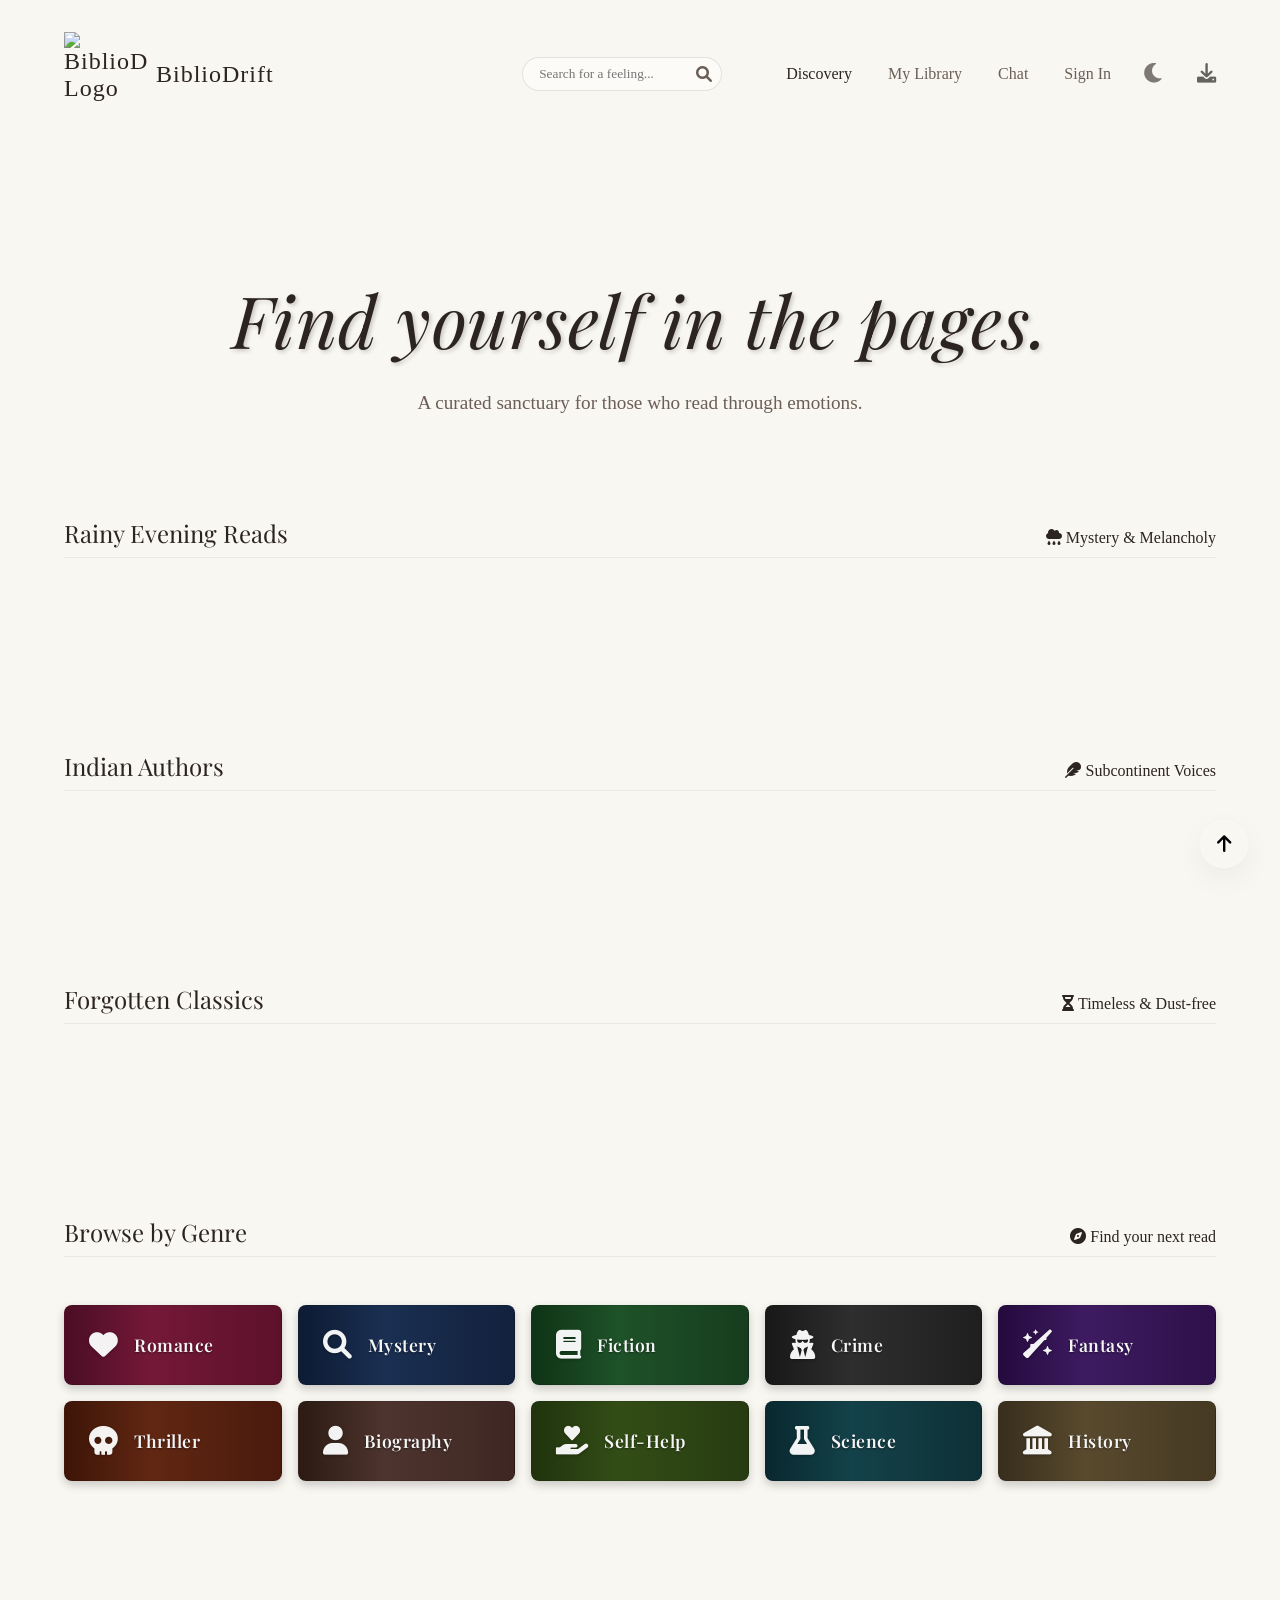
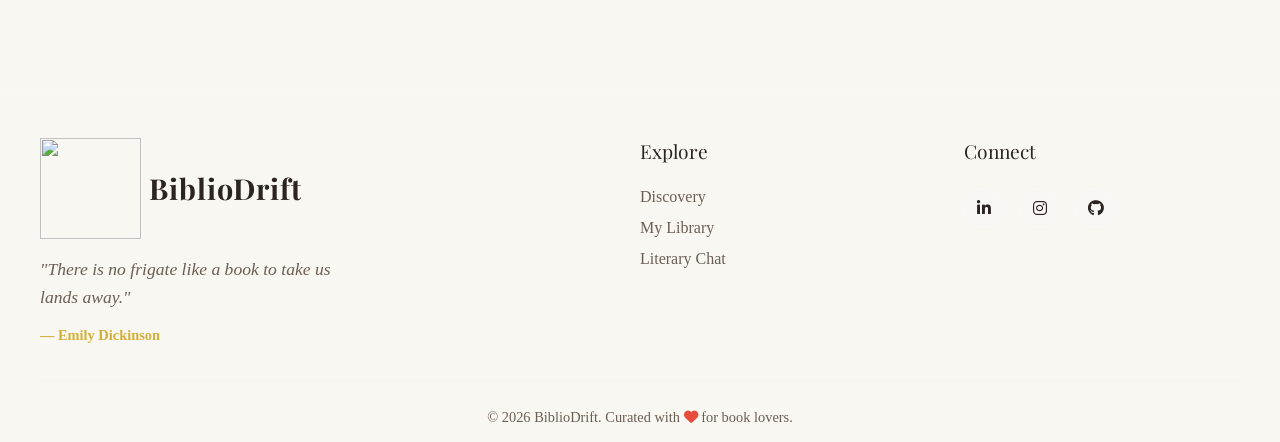
==== index.html @ 9bbc0d64 "fix: logo favicon added in the footer" ====
<!doctype html>
<html lang="en">

<head>
  <meta charset="UTF-8" />
  <meta name="viewport" content="width=device-width, initial-scale=1.0" />
  <title>BiblioDrift | Find yourself in the pages</title>
  <link rel="stylesheet" href="style.css" />
  <link rel="stylesheet" href="style-responsive.css" />

  <!-- Fonts -->
  <link rel="preconnect" href="https://fonts.googleapis.com" />
  <link rel="preconnect" href="https://fonts.gstatic.com" crossorigin />
  <link
    href="https://fonts.googleapis.com/css2?family=Playfair+Display:ital,wght@0,400;0,600;1,400&family=Georgia&display=swap"
    rel="stylesheet" />
  <link rel="stylesheet" href="https://cdnjs.cloudflare.com/ajax/libs/font-awesome/6.0.0/css/all.min.css" />
</head>

<body>
  <header>
    <a href="index.html" class="logo">
      <img style="height: 40px" src="biblioDrift_favicon.png" alt="BiblioDrift Logo"> BiblioDrift
    </a>
    <div class="header-controls">
      <div class="search-bar">
        <input type="text" id="searchInput" class="search-input" placeholder="Search for a feeling...">
        <i class="fa-solid fa-search search-icon" id="searchIcon" style="cursor: pointer;"></i>
      </div>
      <nav class="nav-links">
        <div class="tooltip">
          <a href="index.html" class="active">Discovery</a>
          <span class="tooltip-text"><i class="fa-solid fa-wand-magic-sparkles"></i> Explore books</span>
        </div>
        <div class="tooltip">
          <a href="library.html">My Library</a>
          <span class="tooltip-text"><i class="fa-solid fa-book"></i> My Library</span>
        </div>
        <div class="tooltip">
          <a href="chat.html">Chat</a>
          <span class="tooltip-text"><i class="fa-solid fa-comments"></i> Chat</span>
        </div>
        <!-- DYNAMIC AUTH LINK -->
        <div class="tooltip">
          <a href="auth.html" id="navAuthLink">Sign In</a>
          <span class="tooltip-text" id="navAuthTooltip"><i class="fa-solid fa-key"></i> Access account</span>
        </div>
      </nav>
      <button id="themeToggle" class="btn-icon" title="Toggle Theme">
        <i class="fa-solid fa-moon"></i>
      </button>
      <button id="export-library" class="btn-icon" title="Export Library">
        <i class="fa-solid fa-download"></i>
      </button>
    </div>
  </header>

  <main>
    <section class="hero">
      <h1>Find yourself in the pages.</h1>
      <p>A curated sanctuary for those who read through emotions.</p>
    </section>

    <!-- Curated Sections -->
    <section class="curated-section">
      <div class="section-header">
        <h2>Rainy Evening Reads</h2>
        <span><i class="fa-solid fa-cloud-rain"></i> Mystery & Melancholy</span>
      </div>
      <div class="curated-row" id="row-rainy"></div>
    </section>

    <section class="curated-section">
      <div class="section-header">
        <h2>Indian Authors</h2>
        <span><i class="fa-solid fa-feather"></i> Subcontinent Voices</span>
      </div>
      <div class="curated-row" id="row-indian"></div>
    </section>

    <section class="curated-section">
      <div class="section-header">
        <h2>Forgotten Classics</h2>
        <span><i class="fa-solid fa-hourglass"></i> Timeless & Dust-free</span>
      </div>
      <div class="curated-row" id="row-classics"></div>
    </section>

    <!-- Genre Grid Section -->
    <section class="curated-section genre-section">
      <div class="section-header">
        <h2>Browse by Genre</h2>
        <span><i class="fa-solid fa-compass"></i> Find your next read</span>
      </div>
      <div class="genre-grid" id="genre-grid">
        <div class="genre-card" data-genre="romance"><i class="fa-solid fa-heart"></i><span>Romance</span></div>
        <div class="genre-card" data-genre="mystery"><i class="fa-solid fa-magnifying-glass"></i><span>Mystery</span>
        </div>
        <div class="genre-card" data-genre="fiction"><i class="fa-solid fa-book"></i><span>Fiction</span></div>
        <div class="genre-card" data-genre="crime"><i class="fa-solid fa-user-secret"></i><span>Crime</span></div>
        <div class="genre-card" data-genre="fantasy"><i class="fa-solid fa-wand-sparkles"></i><span>Fantasy</span></div>
        <div class="genre-card" data-genre="thriller"><i class="fa-solid fa-skull"></i><span>Thriller</span></div>
        <div class="genre-card" data-genre="biography"><i class="fa-solid fa-user"></i><span>Biography</span></div>
        <div class="genre-card" data-genre="self-help"><i
            class="fa-solid fa-hand-holding-heart"></i><span>Self-Help</span></div>
        <div class="genre-card" data-genre="science"><i class="fa-solid fa-flask"></i><span>Science</span></div>
        <div class="genre-card" data-genre="history"><i class="fa-solid fa-landmark"></i><span>History</span></div>
      </div>
    </section>

    <!-- Genre Modal -->
    <dialog id="genre-modal" class="genre-modal">
      <div class="genre-modal-content">
        <div class="genre-modal-header">
          <h2 id="genre-modal-title">Genre Books</h2>
          <button class="close-genre-modal" id="close-genre-modal"><i class="fa-solid fa-xmark"></i></button>
        </div>
        <div class="genre-modal-body">
          <div class="genre-books-grid" id="genre-books-grid"></div>
        </div>
      </div>
    </dialog>

    <!-- Book Details Modal -->
    <dialog id="book-details-modal" class="glass-modal">
      <div class="modal-content">
        <button class="close-modal-btn" id="closeModalBtn"><i class="fa-solid fa-xmark"></i></button>
        <div class="modal-body">
          <div class="modal-media"><img id="modal-img" src="" alt="Book Cover" /></div>
          <div class="modal-info">
            <h2 id="modal-title">Book Title</h2>
            <p id="modal-author" class="modal-subtitle">Author Name</p>
            <div class="ai-insight-box">
              <div class="ai-header"><i class="fa-solid fa-wand-magic-sparkles"></i><span>AI Insight</span></div>
              <p id="modal-summary">Loading thoughts...</p>
            </div>
            <div class="modal-actions">
              <button id="modal-add-btn" class="btn-primary"><i class="fa-regular fa-heart"></i> Add to Library</button>
            </div>
          </div>
        </div>
      </div>
    </dialog>
  </main>

  <button id="backToTop" class="btn-icon back-to-top" title="Back to Top">
    <i class="fa-solid fa-arrow-up"></i>
  </button>


  <!-- Enhanced Footer -->
  <footer class="main-footer">
    <div class="footer-container">
      <div class="footer-brand">
        <a href="index.html" class="logo"><img src="biblioDrift_favicon.png">BiblioDrift</a>
        <p class="footer-tagline">"There is no frigate like a book to take us lands away."</p>
        <p class="footer-subtext">— Emily Dickinson</p>
      </div>
      <div class="footer-nav">
        <h3>Explore</h3>
        <ul>
          <li><a href="index.html">Discovery</a></li>
          <li><a href="library.html">My Library</a></li>
          <li><a href="chat.html">Literary Chat</a></li>
        </ul>
      </div>
      <div class="footer-social">
        <h3>Connect</h3>
        <div class="social-icons">
          <a href="#" title="LinkedIn"><i class="fab fa-linkedin-in"></i></a>
          <a href="#" title="Instagram"><i class="fab fa-instagram"></i></a>
          <a href="https://github.com/devanshi14malhotra/BiblioDrift" target="_blank" title="GitHub"><i
              class="fa-brands fa-github"></i></a>
        </div>
      </div>
    </div>
    <div class="footer-bottom">
      <p>&copy; 2026 BiblioDrift. Curated with <i class="fa-solid fa-heart"></i> for book lovers.</p>
    </div>
  </footer>

  <script src="app.js"></script>
  <script src="script/header-scroll.js"></script>
  <script>
    // Persistent Login Status Check
    document.addEventListener('DOMContentLoaded', () => {
      if (localStorage.getItem('isLoggedIn') === 'true') {
        const link = document.getElementById('navAuthLink');
        const tooltip = document.getElementById('navAuthTooltip');
        if (link) {
          link.innerHTML = '<i class="fa-solid fa-user"></i>';
          link.href = 'profile.html';
        }
        if (tooltip) {
          tooltip.innerHTML = '<i class="fa-solid fa-id-card"></i> View Profile';
        }
      }
    });
  </script>
</body>

</html>
---- style.css ----
:root {
    /* Day Theme (Default) */
    --bg-color: #f9f7f2;
    --header-bg: rgba(249, 247, 242, 0.8);
    --text-main: #2c2420;
    --text-muted: #6b5e55;
    --accent-gold: #d4af37;
    --wood-dark: #5d4037;
    --wood-light: #8d6e63;
    --glass-bg: rgba(255, 255, 255, 0.1);
    --glass-border: rgba(255, 255, 255, 0.2);
    --shadow-soft: 0 10px 30px rgba(0, 0, 0, 0.05);
    --input-bg: rgba(255, 255, 255, 0.5);
    --input-border: rgba(0, 0, 0, 0.1);
    --book-bg: #fff;
    --paper-color: #fffdf9;

    /* Vibe Colors */
    --vibe-mystery: #78909c;
    --vibe-romance: #ef9a9a;
    --vibe-classic: #a1887f;

    /* Dimensions */
    --book-width: 160px;
    --book-height: 240px;
    --book-thick: 40px;
}

[data-theme="night"] {
    /* Night Theme (Dark Wood) */
    --bg-color: #1e1a18;
    --header-bg: rgba(30, 26, 24, 0.85);
    --text-main: #e0d5cb;
    --text-muted: #a89a8e;
    --accent-gold: #fccb4e;
    --wood-dark: #3e2723;
    --wood-light: #5d4037;
    --glass-bg: rgba(0, 0, 0, 0.3);
    --glass-border: rgba(255, 255, 255, 0.05);
    --shadow-soft: 0 10px 40px rgba(0, 0, 0, 0.4);
    --input-bg: rgba(0, 0, 0, 0.2);
    --input-border: rgba(255, 255, 255, 0.1);
    --book-bg: #2c2420;
    --paper-color: #e0d5cb;
}

* {
    box-sizing: border-box;
    margin: 0;
    padding: 0;
}

html {
    scroll-behavior: smooth;
}

body {
    background-color: var(--bg-color);
    color: var(--text-main);
    font-family: "Georgia", serif;
    /* Classic serif for books */
    overflow-x: hidden;
    min-height: 100vh;
}

/* Global Wooden Scrollbar Styling */
::-webkit-scrollbar {
    width: 12px;
}

::-webkit-scrollbar-track {
    background: var(--bg-color);
}

::-webkit-scrollbar-thumb {
    background: linear-gradient(180deg, var(--wood-dark), var(--wood-light));
    border-radius: 6px;
    border: 2px solid var(--bg-color);
}

::-webkit-scrollbar-thumb:hover {
    background: linear-gradient(180deg, var(--wood-light), var(--wood-dark));
    box-shadow: inset 0 0 6px rgba(0, 0, 0, 0.3);
}

h1,
h2,
h3 {
    font-weight: normal;
    font-family: "Playfair Display", serif;
    /* Elegant headings */
}

/* --- Layout --- */
header {
    padding: 2rem 4rem;
    display: flex;
    justify-content: space-between;
    align-items: center;
    position: sticky;
    top: 0;
    z-index: 100;
    background: var(--header-bg);
    backdrop-filter: blur(10px);
    transition: background 0.5s ease;
}

.header-controls {
    display: flex;
    align-items: center;
    gap: 2rem;
}

.search-bar {
    position: relative;
    display: flex;
    align-items: center;
}

.search-input {
    background: var(--input-bg);
    border: 1px solid var(--input-border);
    padding: 0.5rem 1rem;
    border-radius: 20px;
    font-family: "Georgia", serif;
    width: 200px;
    transition: all 0.3s ease;
    outline: none;
    color: var(--text-main);
}

.search-input:focus {
    background: var(--book-bg);
    width: 300px;
    box-shadow: var(--shadow-soft);
}

.search-icon {
    position: absolute;
    right: 10px;
    color: var(--text-muted);
    cursor: pointer;
    transition: color 0.3s ease;
}

.search-icon:hover {
    color: var(--text-main);
}

.logo {
    font-size: 1.5rem;
    letter-spacing: 1px;
    color: var(--text-main);
    text-decoration: none;
    display: flex;
    align-items: center;
    gap: 0.5rem;
}

.nav-links a {
    text-decoration: none;
    color: var(--text-muted);
    margin-left: 2rem;
    transition: color 0.3s ease;
}

.nav-links a:hover,
.nav-links a.active {
    color: var(--text-main);
}

/* === ANIMATED HOVER TOOLTIPS FOR NAVIGATION (NEW) === */
.tooltip {
    position: relative;
    display: inline-block;
}

.tooltip-text {
    position: absolute;
    left: 50%;
    bottom: calc(100% + 8px);
    transform: translateX(-50%) scale(0.95) translateY(6px);
    padding: 10px 14px;
    background: #fffaf3;
    color: #2b2b2b;
    font-size: 13px;
    font-weight: 500;
    white-space: nowrap;
    border-radius: 10px;
    box-shadow: 0 8px 20px rgba(0, 0, 0, 0.15);
    border: 1px solid rgba(0, 0, 0, 0.08);
    opacity: 0;
    visibility: hidden;
    pointer-events: none;
    transition: all 0.25s ease;
    z-index: 9999;
}

.tooltip-text::after {
    content: "";
    position: absolute;
    top: 100%;
    left: 50%;
    transform: translateX(-50%) rotate(45deg);
    width: 12px;
    height: 12px;
    background: #fffaf3;
    border-left: 1px solid rgba(0, 0, 0, 0.08);
    border-bottom: 1px solid rgba(0, 0, 0, 0.08);
}

.tooltip:hover .tooltip-text {
    opacity: 1;
    visibility: visible;
    transform: translateX(-40%) scale(1) translateY(0);
}

.tooltip-text i {
    margin-right: 5px;
    color: var(--accent-gold);
}

main {
    padding: 2rem 4rem;
    max-width: 1400px;
    margin: 0 auto;
}

/* --- Hero --- */
.hero {
    text-align: center;
    padding: 6rem 1rem;
    animation: heroFade 1s ease-out;
}

@keyframes heroFade {
    from {
        opacity: 0;
        transform: translateY(15px);
    }

    to {
        opacity: 1;
        transform: translateY(0);
    }
}

.hero h1 {
    font-size: clamp(2.5rem, 8vw, 4.5rem);
    margin-bottom: 1.5rem;
    font-style: italic;
    line-height: 1.2;
    letter-spacing: 0.5px;
    text-shadow: 2px 2px 4px rgba(0, 0, 0, 0.2);
}

.hero p {
    color: var(--text-muted);
    font-size: 1.2rem;
    line-height: 1.8;
    max-width: 55ch;
    margin: 0 auto;
}

/* --- Curated Tables (Horizontal Scroll) --- */
.curated-section {
    margin-bottom: 6rem;
}

.section-header {
    margin-bottom: 2rem;
    border-bottom: 1px solid rgba(0, 0, 0, 0.05);
    padding-bottom: 0.5rem;
    display: flex;
    justify-content: space-between;
    align-items: baseline;
}

.curated-row {
    display: flex;
    gap: 3rem;
    padding: 2rem 1rem;
    overflow-x: visible;
    /* Allow 3D overflow */
    perspective: 1000px;
}

/* --- 3D Book Component --- */
.book-scene {
    width: var(--book-width);
    height: var(--book-height);
    perspective: 1000px;
    cursor: pointer;
    /* Random slight rotation for organic feel - handled in JS usually, but default here */
}

.book {
    width: 100%;
    height: 100%;
    position: relative;
    transform-style: preserve-3d;
    /* Bouncy cozy feel */
    transform-origin: center center -20px;
    /* Pivot inside the book */
    animation: floatIn 0.8s ease-out backwards;
}

@keyframes floatIn {
    from {
        opacity: 0;
        transform: translateY(50px) scale(0.9);
    }

    to {
        opacity: 1;
        transform: translateY(0) scale(1);
    }
}

.book.flipped {
    transform: rotateY(180deg) scale(1.2) translateZ(50px);
    /* Expand and bring closer */
    z-index: 100;
}

/* Book Faces */
.book__face {
    position: absolute;
    width: 100%;
    height: 100%;
    backface-visibility: hidden;
    /* Hide back when front is clear */
    border-radius: 4px 8px 8px 4px;
    box-shadow: 5px 5px 15px rgba(0, 0, 0, 0.15);
}

.book__face--front {
    background: var(--book-bg);
    transform: rotateY(0deg);
    z-index: 2;
}

.book__face--front img {
    width: 100%;
    height: 100%;
    object-fit: cover;
    border-radius: 4px 8px 8px 4px;
}

.book__face--back {
    transform: rotateY(180deg);
    background: var(--paper-color);
    /* Paper color */
    padding: 1.5rem;
    display: flex;
    flex-direction: column;
    justify-content: space-between;
    border: 1px solid var(--glass-border);
    z-index: 1;
    color: #2c2420;
    /* Keep text dark for paper feel even in night mode */
}

/* The Spine */
.book__face--spine {
    position: absolute;
    width: var(--book-thick);
    height: 100%;
    left: 0;
    top: 0;
    transform: rotateY(-90deg) translateZ(calc(var(--book-thick) / 2));
}

/* Improved 3D Box Model */
/* Re-defining .book for proper thickness volume */
.book {
    transform-origin: center center -20px;
    /* Pivot inside the book */
}

.book__face--front {
    transform: translateZ(20px);
}

.book__face--back {
    transform: rotateY(180deg) translateZ(20px);
}

.book__face--spine {
    width: 40px;
    height: 100%;
    background: #333;
    /* Default spine color */
    transform: rotateY(-90deg) translateZ(20px);
    /* Adjust positioning to be flush left of front face */
    left: -20px;
    /* Half thickness */
}

.book__face--right {
    /* Pages */
    width: 40px;
    height: 100%;
    background: linear-gradient(to right, #fff, #f0f0f0 20%, #fff 40%);
    transform: rotateY(90deg) translateZ(140px);
    /* Width - half thickness */
    left: auto;
    right: -20px;
}

/* Hover Effect: Pull out */
.book-scene:hover .book:not(.flipped) {
    transform: translateZ(30px) translateY(-10px) rotateY(-10deg);
}

/* Glassmorphism Overlay (Quick view) */
.glass-overlay {
    position: absolute;
    bottom: 10px;
    left: 10px;
    right: 10px;
    background: rgba(255, 255, 255, 0.7);
    backdrop-filter: blur(8px);
    padding: 0.5rem;
    border-radius: 6px;
    opacity: 0;
    transform: translateY(10px);
    transition: all 0.3s ease;
    pointer-events: none;
    /* Let clicks pass to book */
}

.book-scene:hover .glass-overlay {
    opacity: 1;
    transform: translateY(0);
}

/* Back of book content */
.handwritten-note {
    font-family: "Courier New", Courier, monospace;
    /* Placeholder for handwriting font */
    color: var(--text-muted);
    font-size: 0.9rem;
    line-height: 1.4;
    background: #fffdc2;
    padding: 10px;
    transform: rotate(-2deg);
    box-shadow: 2px 2px 5px rgba(0, 0, 0, 0.1);
    margin-bottom: 1rem;
}

.book-actions {
    display: flex;
    gap: 0.5rem;
}

.btn-icon {
    border: none;
    background: none;
    cursor: pointer;
    font-size: 1.2rem;
    opacity: 0.6;
    transition: opacity 0.2s;
}

.btn-icon:hover {
    opacity: 1;
    transform: scale(1.1);
}

/* --- Virtual Shelves --- */
.shelves-container {
    display: flex;
    flex-direction: column;
    gap: 4rem;
    padding: 2rem 0;
}

.shelf-row {
    position: relative;
    padding: 0 2rem 1.5rem 2rem;
    /* Realistic Wood Texture Gradient */
    background:
        repeating-linear-gradient(90deg,
            transparent 0,
            transparent 4px,
            rgba(0, 0, 0, 0.02) 5px,
            transparent 10px),
        linear-gradient(to bottom, #5d4037 0%, #3e2723 100%);
    border-bottom: 25px solid #281a15;
    /* Thicker front lip */
    border-radius: 4px;
    box-shadow:
        0 20px 20px -10px rgba(0, 0, 0, 0.3),
        inset 0 2px 20px rgba(0, 0, 0, 0.2);
    display: flex;
    align-items: flex-end;
    gap: 1.5rem;
    /* More spacing for expanded books */
    min-height: 280px;
}

.shelf-row::after {
    /* Depth shadow on wall behind books */
    content: "";
    position: absolute;
    bottom: 25px;
    /* Above bottom lip */
    left: 0;
    right: 0;
    height: 100%;
    z-index: -1;
    background: linear-gradient(to bottom,
            rgba(0, 0, 0, 0.1),
            rgba(0, 0, 0, 0.4));
    pointer-events: none;
}

.shelf-label {
    position: absolute;
    top: -20px;
    left: 0;
    font-size: 1.2rem;
    color: var(--wood-light);
    font-style: italic;
}

/* --- Mood Analysis Styles --- */

/* Mood Tags on Book Covers */
.mood-tags {
    position: absolute;
    top: 5px;
    left: 5px;
    display: flex;
    flex-direction: column;
    gap: 2px;
}

.mood-tag {
    background: rgba(0, 0, 0, 0.7);
    color: white;
    padding: 2px 6px;
    border-radius: 10px;
    font-size: 0.7rem;
    font-weight: bold;
    text-transform: capitalize;
}

/* Mood-specific colors */
.mood-cozy {
    background: #8d6e63 !important;
}

.mood-dark {
    background: #424242 !important;
}

.mood-mysterious {
    background: #5e35b1 !important;
}

.mood-romantic {
    background: #e91e63 !important;
}

.mood-adventurous {
    background: #ff5722 !important;
}

.mood-melancholy {
    background: #607d8b !important;
}

.mood-uplifting {
    background: #4caf50 !important;
}

.mood-intense {
    background: #f44336 !important;
}

.mood-whimsical {
    background: #9c27b0 !important;
}

.mood-thought-provoking {
    background: #795548 !important;
}

/* Glass overlay mood tags */
.glass-mood-tags {
    margin-top: 0.5rem;
    display: flex;
    gap: 0.25rem;
    flex-wrap: wrap;
}

.glass-mood-tag {
    background: rgba(255, 255, 255, 0.3);
    padding: 1px 4px;
    border-radius: 8px;
    font-size: 0.6rem;
    text-transform: capitalize;
}

/* Back of book mood analysis */
.mood-analysis {
    margin-top: 1rem;
    padding-top: 0.5rem;
    border-top: 1px solid rgba(0, 0, 0, 0.1);
}

.mood-tags-back {
    display: flex;
    gap: 0.25rem;
    flex-wrap: wrap;
    margin-top: 0.25rem;
}

.mood-tag-small {
    background: var(--accent-gold);
    color: white;
    padding: 1px 4px;
    border-radius: 6px;
    font-size: 0.6rem;
    text-transform: capitalize;
}

/* Mood Analysis Modal */
.mood-modal {
    position: fixed;
    top: 0;
    left: 0;
    width: 100%;
    height: 100%;
    background: rgba(0, 0, 0, 0.7);
    display: flex;
    justify-content: center;
    align-items: center;
    z-index: 1000;
    backdrop-filter: blur(5px);
}

.mood-modal-content {
    background: var(--book-bg);
    border-radius: 12px;
    max-width: 500px;
    width: 90%;
    max-height: 80vh;
    overflow-y: auto;
    box-shadow: var(--shadow-soft);
    border: 1px solid var(--glass-border);
}

.mood-modal-header {
    padding: 1.5rem;
    border-bottom: 1px solid var(--glass-border);
    display: flex;
    justify-content: space-between;
    align-items: center;
}

.mood-modal-header h3 {
    margin: 0;
    color: var(--text-main);
}

.close-modal {
    background: none;
    border: none;
    font-size: 1.5rem;
    cursor: pointer;
    color: var(--text-muted);
    padding: 0;
    width: 30px;
    height: 30px;
    display: flex;
    align-items: center;
    justify-content: center;
}

.close-modal:hover {
    color: var(--text-main);
}

.mood-modal-body {
    padding: 1.5rem;
}

.mood-section {
    margin-bottom: 1.5rem;
}

.mood-section h4 {
    margin: 0 0 0.5rem 0;
    color: var(--text-main);
    font-size: 1rem;
}

/* Sentiment Bar */
.sentiment-bar {
    width: 100%;
    height: 8px;
    background: #e0e0e0;
    border-radius: 4px;
    overflow: hidden;
    margin: 0.5rem 0;
}

.sentiment-fill {
    height: 100%;
    background: linear-gradient(to right, #f44336, #ff9800, #4caf50);
    transition: width 0.3s ease;
}

/* Large mood tags in modal */
.mood-tags-large {
    display: flex;
    gap: 0.5rem;
    flex-wrap: wrap;
}

.mood-tag-large {
    padding: 0.5rem 1rem;
    border-radius: 20px;
    font-size: 0.9rem;
    font-weight: bold;
    color: white;
    text-transform: capitalize;
}

/* Vibe quote styling */
.vibe-quote {
    background: var(--paper-color);
    padding: 1rem;
    border-radius: 8px;
    font-style: italic;
    color: #2c2420;
    border-left: 4px solid var(--accent-gold);
    margin: 0.5rem 0;
}

/* Mood button in book actions */
.mood-btn {
    color: var(--accent-gold) !important;
}

.mood-btn:hover {
    color: var(--wood-dark) !important;
    transform: scale(1.1);
}

/* Responsive mood modal */
@media (max-width: 768px) {
    .mood-modal-content {
        width: 95%;
        margin: 1rem;
    }

    .mood-tags-large {
        flex-direction: column;
    }

    .mood-tag-large {
        text-align: center;
    }
}

/* Utilities */
.hidden {
    display: none;
}

.fade-in {
    animation: fadeIn 1s ease;
}

@keyframes fadeIn {
    from {
        opacity: 0;
        transform: translateY(10px);
    }

    to {
        opacity: 1;
        transform: translateY(0);
    }
}

/* Theme Toggle Button Enhancement */
#themeToggle {
    font-size: 1.4rem;
    color: var(--text-main);
    cursor: pointer;
    transition:
        transform 0.3s ease,
        color 0.3s ease;
}

#themeToggle:hover {
    transform: rotate(15deg) scale(1.1);
    color: var(--accent-gold);
}

/* --- Back to Top Button --- */
.back-to-top {
    position: fixed;
    bottom: 2rem;
    right: 2rem;
    width: 3rem;
    height: 3rem;
    border-radius: 50%;
    background: var(--header-bg);
    border: 1px solid var(--glass-border);
    box-shadow: var(--shadow-soft);
    display: flex;
    justify-content: center;
    align-items: center;
    z-index: 999;
    opacity: 1;
    visibility: visible;
    transition: all 0.4s ease;
    backdrop-filter: blur(5px);
}

.back-to-top.hidden {
    opacity: 0;
    visibility: hidden;
    transform: translateY(20px);
}

.back-to-top:hover {
    background: var(--book-bg);
    transform: translateY(-5px);
    box-shadow: 0 15px 30px rgba(0, 0, 0, 0.15);
    color: var(--accent-gold);
}

/*Footer design */

.footer {
    min-height: 120px;
    width: 100%;
    background-color: #222;
    display: flex;
    flex-direction: column;
    justify-content: center;
    align-items: center;
    gap: 1.2rem;
    padding: 2rem 0;
    margin-top: 4rem;
}

.social_icons {
    display: flex;
    gap: 2rem;
    z-index: 999;
}

.social_icons a {
    color: var(--accent-gold);
    font-size: 2rem;
    transition:
        transform 0.3s ease,
        color 0.3s ease;
    text-decoration: none;
}

.social_icons a:hover {
    color: white;
    transform: translateY(-5px);
}

.reading-progress {
    margin-top: 0.75rem;
    opacity: 0.85;
}

.progress-slider {
    width: 100%;
    accent-color: var(--accent-gold);
}

.reading-progress small {
    font-size: 0.7rem;
    opacity: 0.7;
}

/* --- Glass Modal --- */
.glass-modal {
    margin: auto;
    width: 90%;
    max-width: 900px;
    background: transparent;
    border: none;
    padding: 0;
    overflow: visible;
}

.glass-modal::backdrop {
    background: rgba(0, 0, 0, 0.4);
    backdrop-filter: blur(5px);
}

.modal-content {
    background: rgba(255, 255, 255, 0.65);
    backdrop-filter: blur(20px);
    -webkit-backdrop-filter: blur(20px);
    border: 1px solid var(--glass-border);
    border-radius: 20px;
    box-shadow: 0 25px 50px -12px rgba(0, 0, 0, 0.25);
    padding: 2.5rem;
    position: relative;
    overflow: hidden;
    animation: modalIn 0.4s cubic-bezier(0.175, 0.885, 0.32, 1.275);
}

[data-theme="night"] .modal-content {
    background: rgba(30, 26, 24, 0.8);
    border: 1px solid rgba(255, 255, 255, 0.1);
}

@keyframes modalIn {
    from {
        opacity: 0;
        transform: scale(0.9) translateY(20px);
    }

    to {
        opacity: 1;
        transform: scale(1) translateY(0);
    }
}

.close-modal-btn {
    position: absolute;
    top: 1.5rem;
    right: 1.5rem;
    background: var(--glass-bg);
    border: none;
    width: 2.5rem;
    height: 2.5rem;
    border-radius: 50%;
    cursor: pointer;
    font-size: 1.2rem;
    color: var(--text-muted);
    transition: all 0.2s;
    display: flex;
    justify-content: center;
    align-items: center;
    z-index: 10;
}

.close-modal-btn:hover {
    background: var(--accent-gold);
    color: #fff;
    transform: rotate(90deg);
}

.modal-body {
    display: grid;
    grid-template-columns: 300px 1fr;
    gap: 3rem;
}

.modal-media {
    display: flex;
    justify-content: center;
    align-items: center;
}

.modal-media img {
    width: 100%;
    height: auto;
    border-radius: 12px;
    box-shadow: 10px 10px 30px rgba(0, 0, 0, 0.2);
    transform: rotate(-3deg);
    transition: transform 0.3s;
}

.modal-media img:hover {
    transform: rotate(0) scale(1.02);
}

.modal-info {
    display: flex;
    flex-direction: column;
    gap: 1.5rem;
}

.modal-info h2 {
    font-size: 2.5rem;
    line-height: 1.2;
    margin-bottom: 0;
}

.modal-subtitle {
    font-size: 1.2rem;
    color: var(--text-muted);
    font-style: italic;
    margin-top: -1rem;
}

/* AI Insight Box */
.ai-insight-box {
    background: linear-gradient(135deg,
            rgba(255, 255, 255, 0.4),
            rgba(255, 255, 255, 0.1));
    border: 1px solid var(--glass-border);
    padding: 1.5rem;
    border-radius: 15px;
    position: relative;
    margin-top: 1rem;
}

[data-theme="night"] .ai-insight-box {
    background: linear-gradient(135deg,
            rgba(255, 255, 255, 0.05),
            rgba(0, 0, 0, 0.2));
}

.ai-insight-box::before {
    content: "";
    position: absolute;
    top: 0;
    left: 0;
    right: 0;
    height: 2px;
    background: linear-gradient(90deg,
            transparent,
            var(--accent-gold),
            transparent);
    opacity: 0.5;
}

.ai-header {
    display: flex;
    align-items: center;
    gap: 0.8rem;
    font-family: "Courier New", monospace;
    /* Tech feel */
    font-weight: bold;
    color: var(--accent-gold);
    margin-bottom: 1rem;
    text-transform: uppercase;
    letter-spacing: 1px;
    font-size: 0.9rem;
}

#modal-summary {
    line-height: 1.6;
    color: var(--text-main);
}

.modal-actions {
    margin-top: auto;
    display: flex;
    gap: 1rem;
}

.btn-primary {
    background: var(--text-main);
    color: var(--bg-color);
    border: none;
    padding: 1rem 2rem;
    border-radius: 30px;
    font-family: "Georgia", serif;
    font-size: 1.1rem;
    cursor: pointer;
    transition: all 0.3s;
    display: flex;
    align-items: center;
    gap: 0.8rem;
}

.btn-primary:hover {
    background: var(--accent-gold);
    color: #fff;
    transform: translateY(-2px);
    box-shadow: 0 5px 15px rgba(0, 0, 0, 0.1);
}

/* Responsive Modal */
@media (max-width: 768px) {
    .modal-body {
        grid-template-columns: 1fr;
    }

    .modal-media img {
        max-width: 200px;
        transform: rotate(0);
    }

    .modal-content {
        padding: 1.5rem;
    }
}

/* ===== CHAT INTERFACE STYLES ===== */

.chat-container {
    max-width: 900px;
    margin: 0 auto;
    height: calc(100vh - 80px);
    display: flex;
    flex-direction: column;
    background: var(--glass-bg);
    backdrop-filter: blur(20px);
    border: 1px solid var(--glass-border);
    border-radius: 20px;
    overflow: hidden;
    box-shadow: var(--shadow-soft);
}

.chat-header {
    padding: 20px 25px;
    background: var(--glass-bg);
    border-bottom: 1px solid var(--glass-border);
    display: flex;
    justify-content: space-between;
    align-items: center;
}

.bookseller-info {
    display: flex;
    align-items: center;
    gap: 15px;
}

.bookseller-avatar {
    width: 50px;
    height: 50px;
    background: var(--accent-gold);
    border-radius: 50%;
    display: flex;
    align-items: center;
    justify-content: center;
    color: var(--wood-dark);
    font-size: 20px;
    box-shadow: 0 4px 15px rgba(212, 175, 55, 0.3);
}

.bookseller-details h2 {
    font-family: 'Playfair Display', serif;
    color: var(--text-main);
    font-size: 1.4rem;
    margin-bottom: 4px;
}

.status {
    display: flex;
    align-items: center;
    gap: 8px;
    color: var(--text-muted);
    font-size: 0.9rem;
}

.status-dot {
    width: 8px;
    height: 8px;
    background: #4caf50;
    border-radius: 50%;
    animation: pulse 2s infinite;
}

@keyframes pulse {

    0%,
    100% {
        opacity: 1;
    }

    50% {
        opacity: 0.5;
    }
}

.chat-actions {
    display: flex;
    gap: 10px;
}

.action-btn {
    width: 40px;
    height: 40px;
    background: var(--glass-bg);
    border: 1px solid var(--glass-border);
    border-radius: 10px;
    color: var(--text-muted);
    cursor: pointer;
    transition: all 0.3s ease;
    display: flex;
    align-items: center;
    justify-content: center;
}

.action-btn:hover {
    background: var(--accent-gold);
    color: var(--wood-dark);
    transform: translateY(-2px);
}

.chat-messages {
    flex: 1;
    overflow-y: auto;
    padding: 20px 25px;
    display: flex;
    flex-direction: column;
    gap: 20px;
}

.message {
    display: flex;
    gap: 12px;
    max-width: 80%;
}

.message.user-message {
    align-self: flex-end;
    flex-direction: row-reverse;
}

.message-avatar {
    width: 35px;
    height: 35px;
    border-radius: 50%;
    display: flex;
    align-items: center;
    justify-content: center;
    font-size: 14px;
    flex-shrink: 0;
}

.bookseller-message .message-avatar {
    background: var(--accent-gold);
    color: var(--wood-dark);
}

.user-message .message-avatar {
    background: var(--wood-light);
    color: var(--paper-color);
}

.message-content {
    flex: 1;
}

.message-bubble {
    background: var(--glass-bg);
    border: 1px solid var(--glass-border);
    border-radius: 18px;
    padding: 15px 18px;
    backdrop-filter: blur(10px);
    box-shadow: 0 4px 15px rgba(0, 0, 0, 0.1);
}

.user-message .message-bubble {
    background: var(--accent-gold);
    color: var(--wood-dark);
    border-color: var(--accent-gold);
}

.message-bubble p {
    margin-bottom: 8px;
    line-height: 1.5;
    color: var(--text-main);
}

.user-message .message-bubble p {
    color: var(--wood-dark);
}

.message-bubble p:last-child {
    margin-bottom: 0;
}

.message-time {
    font-size: 0.75rem;
    color: var(--text-muted);
    margin-top: 5px;
    text-align: left;
}

.user-message .message-time {
    text-align: right;
}

.quick-suggestions {
    padding: 15px 25px;
    border-top: 1px solid var(--glass-border);
    background: var(--glass-bg);
}

.suggestions-header {
    font-size: 0.9rem;
    color: var(--text-muted);
    margin-bottom: 12px;
}

.suggestions-list {
    display: flex;
    gap: 10px;
    flex-wrap: wrap;
}

.suggestion-btn {
    background: var(--glass-bg);
    border: 1px solid var(--glass-border);
    border-radius: 20px;
    padding: 8px 15px;
    color: var(--text-main);
    cursor: pointer;
    transition: all 0.3s ease;
    font-size: 0.85rem;
    display: flex;
    align-items: center;
    gap: 6px;
    backdrop-filter: blur(10px);
}

.suggestion-btn:hover {
    background: var(--accent-gold);
    color: var(--wood-dark);
    transform: translateY(-2px);
    box-shadow: 0 4px 15px rgba(212, 175, 55, 0.3);
}

.chat-input-container {
    padding: 20px 25px;
    border-top: 1px solid var(--glass-border);
    background: var(--glass-bg);
}

.chat-input-wrapper {
    display: flex;
    gap: 12px;
    align-items: flex-end;
    background: var(--input-bg);
    border: 1px solid var(--input-border);
    border-radius: 20px;
    padding: 12px 15px;
    backdrop-filter: blur(10px);
}

#chatInput {
    flex: 1;
    background: transparent;
    border: none;
    outline: none;
    color: var(--text-main);
    font-size: 1rem;
    line-height: 1.4;
    resize: none;
    min-height: 24px;
    max-height: 120px;
    font-family: inherit;
}

#chatInput::placeholder {
    color: var(--text-muted);
}

.send-btn {
    width: 40px;
    height: 40px;
    background: var(--accent-gold);
    border: none;
    border-radius: 50%;
    color: var(--wood-dark);
    cursor: pointer;
    transition: all 0.3s ease;
    display: flex;
    align-items: center;
    justify-content: center;
    flex-shrink: 0;
}

.send-btn:hover {
    transform: scale(1.1);
    box-shadow: 0 4px 15px rgba(212, 175, 55, 0.4);
}

.send-btn:disabled {
    opacity: 0.5;
    cursor: not-allowed;
    transform: none;
}

.input-hint {
    margin-top: 8px;
    font-size: 0.8rem;
    color: var(--text-muted);
    display: flex;
    align-items: center;
    gap: 6px;
}

/* Book Recommendations in Chat */
.book-recommendation {
    margin: 15px 0;
    padding: 15px;
    background: var(--glass-bg);
    border: 1px solid var(--glass-border);
    border-radius: 12px;
    backdrop-filter: blur(10px);
}

.book-rec-header {
    display: flex;
    justify-content: space-between;
    align-items: center;
    margin-bottom: 12px;
}

.book-rec-title {
    font-weight: 600;
    color: var(--text-main);
    font-size: 0.95rem;
}

.book-rec-count {
    font-size: 0.8rem;
    color: var(--text-muted);
    background: var(--glass-bg);
    padding: 4px 8px;
    border-radius: 10px;
}

.book-rec-grid {
    display: grid;
    grid-template-columns: repeat(auto-fill, minmax(120px, 1fr));
    gap: 12px;
}

.book-rec-item {
    background: var(--glass-bg);
    border: 1px solid var(--glass-border);
    border-radius: 8px;
    padding: 10px;
    text-align: center;
    cursor: pointer;
    transition: all 0.3s ease;
    backdrop-filter: blur(5px);
}

.book-rec-item:hover {
    transform: translateY(-3px);
    box-shadow: 0 6px 20px rgba(0, 0, 0, 0.15);
    border-color: var(--accent-gold);
}

.book-rec-cover {
    width: 60px;
    height: 90px;
    background: var(--book-bg);
    border-radius: 4px;
    margin: 0 auto 8px;
    display: flex;
    align-items: center;
    justify-content: center;
    overflow: hidden;
    box-shadow: 0 2px 8px rgba(0, 0, 0, 0.1);
}

.book-rec-cover img {
    width: 100%;
    height: 100%;
    object-fit: cover;
}

.book-rec-cover i {
    font-size: 24px;
    color: var(--text-muted);
}

.book-rec-info h4 {
    font-size: 0.8rem;
    color: var(--text-main);
    margin-bottom: 4px;
    line-height: 1.2;
    display: -webkit-box;
    -webkit-line-clamp: 2;
    -webkit-box-orient: vertical;
    overflow: hidden;
}

.book-rec-info p {
    font-size: 0.7rem;
    color: var(--text-muted);
    display: -webkit-box;
    -webkit-line-clamp: 1;
    -webkit-box-orient: vertical;
    overflow: hidden;
}

/* Typing Indicator */
.typing-indicator {
    display: flex;
    align-items: center;
    gap: 12px;
    max-width: 80%;
}

.typing-indicator .message-avatar {
    width: 35px;
    height: 35px;
    background: var(--accent-gold);
    color: var(--wood-dark);
    border-radius: 50%;
    display: flex;
    align-items: center;
    justify-content: center;
    font-size: 14px;
}

.typing-bubble {
    background: var(--glass-bg);
    border: 1px solid var(--glass-border);
    border-radius: 18px;
    padding: 15px 18px;
    backdrop-filter: blur(10px);
    display: flex;
    align-items: center;
    gap: 4px;
}

.typing-dot {
    width: 8px;
    height: 8px;
    background: var(--text-muted);
    border-radius: 50%;
    animation: typing 1.4s infinite ease-in-out;
}

.typing-dot:nth-child(2) {
    animation-delay: 0.2s;
}

.typing-dot:nth-child(3) {
    animation-delay: 0.4s;
}

@keyframes typing {

    0%,
    60%,
    100% {
        transform: translateY(0);
        opacity: 0.4;
    }

    30% {
        transform: translateY(-10px);
        opacity: 1;
    }
}

/* Responsive Design */
@media (max-width: 768px) {
    .chat-container {
        height: calc(100vh - 60px);
        border-radius: 0;
        margin: 0;
    }

    .chat-header {
        padding: 15px 20px;
    }

    .bookseller-details h2 {
        font-size: 1.2rem;
    }

    .chat-messages {
        padding: 15px 20px;
    }

    .message {
        max-width: 90%;
    }

    .suggestions-list {
        flex-direction: column;
    }

    .suggestion-btn {
        justify-content: center;
    }

    .book-rec-grid {
        grid-template-columns: repeat(auto-fill, minmax(100px, 1fr));
        gap: 8px;
    }
}

@media (max-width: 480px) {
    .chat-header {
        padding: 12px 15px;
    }

    .bookseller-avatar {
        width: 40px;
        height: 40px;
        font-size: 16px;
    }

    .bookseller-details h2 {
        font-size: 1.1rem;
    }

    .chat-messages {
        padding: 12px 15px;
    }

    .chat-input-container {
        padding: 15px;
    }

    .book-rec-grid {
        grid-template-columns: repeat(2, 1fr);
    }
}

/* ===== GENRE SECTION STYLES ===== */

/* Genre Grid Layout */
.genre-grid {
    display: grid;
    grid-template-columns: repeat(5, 1fr);
    gap: 1rem;
    padding: 1rem 0;
}

/* Genre Card - Vintage Book Spine Look */
/* Genre Card - Compact Vintage Rectangular Look */
.genre-card {
    display: flex;
    flex-direction: row;
    /* Horizontal layout */
    align-items: center;
    justify-content: flex-start;
    padding: 1rem 1.5rem;
    cursor: pointer;
    transition: all 0.3s cubic-bezier(0.23, 1, 0.32, 1);

    /* Rectangular Shape */
    border-radius: 8px;
    box-shadow: 0 4px 10px rgba(0, 0, 0, 0.2);

    height: 80px;
    /* Much smaller height */
    position: relative;
    overflow: hidden;
    border: 1px solid rgba(0, 0, 0, 0.1);
    gap: 1rem;
}

/* Remove gold lines for cleaner small look */
.genre-card::before,
.genre-card::after {
    display: none;
}

.genre-card i {
    font-size: 1.8rem;
    margin-bottom: 0;
    margin-right: 0;
    color: rgba(255, 255, 255, 0.95);
    /* Bright White/Gold */
    text-shadow: 0 1px 3px rgba(0, 0, 0, 0.3);
    transition: transform 0.3s ease;
    flex-shrink: 0;
}

.genre-card span {
    font-family: 'Playfair Display', serif;
    font-size: 1.1rem;
    font-weight: 600;
    color: #f5f5f5;
    text-transform: capitalize;
    /* Easier to read */
    letter-spacing: 0.5px;
    text-shadow: 0 1px 2px rgba(0, 0, 0, 0.5);
    text-align: left;
    writing-mode: horizontal-tb;
    /* Horizontal Text */
    transform: none;
}

.genre-card:hover {
    transform: translateY(-5px);
    box-shadow: 0 8px 20px rgba(0, 0, 0, 0.3);
    z-index: 10;
}

.genre-card:hover i {
    transform: scale(1.1);
    color: #fff;
}

/* Genre Card Colors - Vintage Leather Palette (Deep & Dark) */

/* Romance: Deep Burgundy (Vintage Red) */
.genre-card[data-genre="romance"] {
    background: linear-gradient(90deg, #4a0d24 0%, #751838 40%, #5c112a 100%);
}

/* Mystery: Midnight Navy */
.genre-card[data-genre="mystery"] {
    background: linear-gradient(90deg, #0d1b33 0%, #1a2f52 40%, #12213d 100%);
}

/* Fiction: Classic Dark Green */
.genre-card[data-genre="fiction"] {
    background: linear-gradient(90deg, #0f3316 0%, #1e5228 40%, #163d1e 100%);
}

/* Crime: Charcoal Black */
.genre-card[data-genre="crime"] {
    background: linear-gradient(90deg, #181818 0%, #2e2e2e 40%, #1f1f1f 100%);
}

/* Fantasy: Deep Royal Purple */
.genre-card[data-genre="fantasy"] {
    background: linear-gradient(90deg, #240a3d 0%, #3e1b61 40%, #2e104a 100%);
}

/* Thriller: Burnt Rust/Dark Terracotta */
.genre-card[data-genre="thriller"] {
    background: linear-gradient(90deg, #3d1508 0%, #612712 40%, #4a1a0d 100%);
}

/* Biography: Old Leather Brown */
.genre-card[data-genre="biography"] {
    background: linear-gradient(90deg, #2b1b12 0%, #4e342e 40%, #3e2723 100%);
}

/* Self-Help: Olive Drab */
.genre-card[data-genre="self-help"] {
    background: linear-gradient(90deg, #20330d 0%, #334d16 40%, #273b11 100%);
}

/* Science: Dark Slate/Teal */
.genre-card[data-genre="science"] {
    background: linear-gradient(90deg, #08282e 0%, #14424a 40%, #0e3036 100%);
}

/* History: Worn Bronze/Brown */
.genre-card[data-genre="history"] {
    background: linear-gradient(90deg, #382e1c 0%, #594a2e 40%, #453923 100%);
}

/* Genre Modal Start */

/* Genre Modal */
.genre-modal {
    position: fixed;
    top: 0;
    left: 0;
    width: 100%;
    height: 100%;
    background: rgba(0, 0, 0, 0.6);
    backdrop-filter: blur(8px);
    -webkit-backdrop-filter: blur(8px);
    border: none;
    padding: 0;
    max-width: 100%;
    max-height: 100%;
    z-index: 10000;
}

.genre-modal::backdrop {
    background: transparent;
}

.genre-modal-content {
    background: var(--bg-color);
    width: 90%;
    max-width: 1100px;
    max-height: 85vh;
    margin: 5vh auto;
    border-radius: 24px;
    overflow: hidden;
    box-shadow: 0 25px 80px rgba(0, 0, 0, 0.3);
    display: flex;
    flex-direction: column;
}

.genre-modal-header {
    display: flex;
    justify-content: space-between;
    align-items: center;
    padding: 1.5rem 2rem;
    border-bottom: 1px solid rgba(0, 0, 0, 0.1);
    background: linear-gradient(to bottom, var(--card-bg), transparent);
}

.genre-modal-header h2 {
    font-family: 'Playfair Display', serif;
    font-size: 1.75rem;
    color: var(--text-main);
    margin: 0;
}

.close-genre-modal {
    background: none;
    border: none;
    font-size: 1.5rem;
    color: var(--text-main);
    cursor: pointer;
    padding: 0.5rem;
    border-radius: 50%;
    transition: all 0.2s ease;
}

.close-genre-modal:hover {
    background: rgba(0, 0, 0, 0.1);
    transform: rotate(90deg);
}

.genre-modal-body {
    padding: 2rem;
    overflow-y: auto;
    flex: 1;
}

/* Genre Books Grid */
.genre-books-grid {
    display: grid;
    grid-template-columns: repeat(auto-fill, minmax(150px, 1fr));
    gap: 1.5rem;
}

.genre-book-card {
    background: var(--card-bg);
    border-radius: 12px;
    overflow: hidden;
    transition: all 0.3s ease;
    cursor: pointer;
    box-shadow: 0 4px 15px rgba(0, 0, 0, 0.1);
}

.genre-book-card:hover {
    transform: translateY(-5px);
    box-shadow: 0 12px 30px rgba(0, 0, 0, 0.2);
}

.genre-book-card img {
    width: 100%;
    height: 200px;
    object-fit: cover;
}

.genre-book-info {
    padding: 1rem;
}

.genre-book-info h4 {
    font-family: 'Playfair Display', serif;
    font-size: 0.95rem;
    font-weight: 600;
    color: var(--text-main);
    margin: 0 0 0.25rem 0;
    display: -webkit-box;
    -webkit-line-clamp: 2;
    -webkit-box-orient: vertical;
    overflow: hidden;
}

.genre-book-info p {
    font-size: 0.8rem;
    color: var(--text-secondary);
    margin: 0;
}

.genre-loading {
    grid-column: 1 / -1;
    display: flex;
    flex-direction: column;
    align-items: center;
    justify-content: center;
    padding: 3rem;
    color: var(--text-secondary);
    gap: 1rem;
}

.genre-loading i {
    font-size: 2rem;
    color: var(--accent-gold);
}

/* Genre Responsive */
@media (max-width: 900px) {
    .genre-grid {
        grid-template-columns: repeat(3, 1fr);
    }
}

@media (max-width: 600px) {
    .genre-grid {
        grid-template-columns: repeat(2, 1fr);
        gap: 0.75rem;
    }

    .genre-card {
        padding: 1.25rem 0.75rem;
    }

    .genre-card i {
        font-size: 1.5rem;
    }

    .genre-card span {
        font-size: 0.85rem;
    }

    .genre-modal-content {
        width: 95%;
        max-height: 90vh;
        margin: 2.5vh auto;
    }

    .genre-books-grid {
        grid-template-columns: repeat(2, 1fr);
        gap: 1rem;
    }
}

/* ===== 3D BOOKSHELF STYLES =====  */

/* Main bookshelf container with perspective */
.bookshelf-3d-container {
    perspective: 1200px;
    perspective-origin: center 40%;
    padding: 2rem 0;
}

/* Individual shelf section */
.shelf-section-3d {
    margin-bottom: 4rem;
    position: relative;
    padding-top: 2rem;
    border-top: 4px solid #3e2723;
}

.shelf-section-3d:first-child {
    border-top: none;
    padding-top: 0;
}

.shelf-section-3d .shelf-label {
    position: relative;
    top: auto;
    left: auto;
    margin-bottom: 1.5rem;
    font-size: 1.4rem;
    color: var(--text-main);
    font-style: italic;
    font-family: 'Playfair Display', serif;
    display: flex;
    align-items: center;
    gap: 0.5rem;
    padding-bottom: 0.5rem;
    border-bottom: 2px solid #4e342e;
}

/* 3D Wooden Bookshelf */
.bookshelf-3d {
    position: relative;
    transform-style: preserve-3d;
    transform: rotateX(2deg);
    min-height: 350px;
    padding: 30px 40px 20px;
    margin: 0 -20px;

    /* Realistic wood texture */
    background:
        repeating-linear-gradient(90deg,
            transparent 0,
            transparent 3px,
            rgba(0, 0, 0, 0.03) 3px,
            transparent 8px),
        repeating-linear-gradient(0deg,
            transparent 0,
            transparent 50px,
            rgba(0, 0, 0, 0.02) 50px,
            transparent 100px),
        linear-gradient(to bottom,
            #6d4c3d 0%,
            #5d4037 15%,
            #4e342e 50%,
            #3e2723 85%,
            #2c1810 100%);

    border-radius: 4px;
    box-shadow:
        inset 0 5px 15px rgba(0, 0, 0, 0.4),
        inset 0 -3px 10px rgba(255, 255, 255, 0.05),
        0 20px 40px rgba(0, 0, 0, 0.3),
        0 5px 15px rgba(0, 0, 0, 0.2);
}

/* Back wall of shelf */
.bookshelf-3d::before {
    content: '';
    position: absolute;
    top: 0;
    left: 0;
    right: 0;
    bottom: 25px;
    background:
        linear-gradient(to bottom,
            rgba(0, 0, 0, 0.3) 0%,
            rgba(0, 0, 0, 0.1) 100%);
    border-radius: 4px 4px 0 0;
    z-index: -1;
}

/* Front lip of shelf */
.bookshelf-3d::after {
    content: '';
    position: absolute;
    bottom: 0;
    left: -5px;
    right: -5px;
    height: 25px;
    background:
        linear-gradient(to bottom,
            #4e342e 0%,
            #3e2723 40%,
            #2c1810 100%);
    border-radius: 0 0 6px 6px;
    box-shadow:
        0 8px 20px rgba(0, 0, 0, 0.4),
        inset 0 2px 5px rgba(255, 255, 255, 0.1);
    transform: translateZ(20px);
}

/* Books container */
.books-row-3d {
    display: flex;
    align-items: flex-end;
    gap: 0;
    height: 300px;
    padding-bottom: 10px;
    transform-style: preserve-3d;
    position: relative;
    z-index: 1;
}

/* Individual book spine - tilted LEFT like real books */
.book-spine-3d {
    position: relative;
    transform-style: preserve-3d;
    cursor: pointer;
    transition: all 0.4s cubic-bezier(0.23, 1, 0.32, 1);
    transform-origin: bottom left;
    /* Tilt books to the LEFT (negative rotateZ) */
    transform: rotateZ(-8deg) rotateY(-5deg);
    /* Small gap between books */
    margin-right: 3px;
}

.book-spine-3d:last-child {
    margin-right: 0;
}

.book-spine-3d:nth-child(even) {
    transform: rotateZ(-6deg) rotateY(-4deg);
}

.book-spine-3d:nth-child(3n) {
    transform: rotateZ(-10deg) rotateY(-6deg);
}

.book-spine-3d:nth-child(4n) {
    transform: rotateZ(-7deg) rotateY(-3deg);
}

/* Book spine face (what you see) */
.spine-face {
    height: 100%;
    width: 100%;
    border-radius: 2px 4px 4px 2px;
    display: flex;
    flex-direction: column;
    justify-content: flex-start;
    align-items: center;
    padding: 12px 3px;
    position: relative;
    overflow: visible;
    box-shadow:
        inset 0 0 20px rgba(0, 0, 0, 0.2),
        2px 0 8px rgba(0, 0, 0, 0.3);

    /* Subtle texture overlay */
    background-image:
        linear-gradient(to right,
            rgba(0, 0, 0, 0.15) 0%,
            rgba(255, 255, 255, 0.1) 50%,
            rgba(0, 0, 0, 0.1) 100%);
    background-blend-mode: overlay;
}

/* Book spine text */
.spine-title {
    writing-mode: vertical-rl;
    text-orientation: mixed;
    transform: rotate(180deg);
    font-family: 'Georgia', serif;
    font-size: 0.85rem;
    font-weight: 700;
    color: inherit;
    text-align: center;
    line-height: 1.15;
    flex: 1;
    display: flex;
    align-items: center;
    justify-content: center;
    overflow: visible;
    white-space: nowrap;
    letter-spacing: 0.5px;
    text-shadow: 0 1px 3px rgba(0, 0, 0, 0.4);
    padding: 5px 2px;
}

.spine-author {
    writing-mode: vertical-rl;
    text-orientation: mixed;
    transform: rotate(180deg);
    font-family: 'Georgia', serif;
    font-size: 0.6rem;
    font-weight: 500;
    opacity: 0.9;
    margin-top: 8px;
    text-shadow: 0 1px 2px rgba(0, 0, 0, 0.3);
    white-space: nowrap;
}

/* Book edge (pages) - hidden for tighter packing */
.book-edge {
    display: none;
}

/* Book cover (top of book when viewed from above) */
.book-top {
    position: absolute;
    top: -6px;
    left: 0;
    right: -8px;
    height: 6px;
    background: linear-gradient(to right,
            var(--spine-color, #5d4037) 0%,
            var(--spine-color, #5d4037) calc(100% - 8px),
            #3e2723 calc(100% - 8px),
            #3e2723 100%);
    transform: rotateX(90deg) translateZ(3px);
    border-radius: 2px 2px 0 0;
}

/* Hover effect - book stands up straight and pulls forward */
.book-spine-3d:hover {
    transform: rotateZ(0deg) rotateY(0deg) translateZ(20px) translateY(-10px);
    z-index: 100;
}

.book-spine-3d:hover .spine-face {
    box-shadow:
        inset 0 0 20px rgba(0, 0, 0, 0.2),
        5px 10px 30px rgba(0, 0, 0, 0.4),
        0 0 15px rgba(212, 175, 55, 0.3);
}

/* Book tooltip */
.book-tooltip {
    position: fixed;
    background: rgba(255, 255, 255, 0.98);
    backdrop-filter: blur(20px);
    -webkit-backdrop-filter: blur(20px);
    border: 1px solid rgba(0, 0, 0, 0.1);
    border-radius: 16px;
    padding: 1.25rem;
    min-width: 280px;
    max-width: 320px;
    box-shadow:
        0 20px 60px rgba(0, 0, 0, 0.2),
        0 8px 25px rgba(0, 0, 0, 0.15);
    z-index: 10000;
    pointer-events: none;
    opacity: 0;
    transform: translateY(10px) scale(0.95);
    transition: all 0.3s cubic-bezier(0.23, 1, 0.32, 1);
}

[data-theme="night"] .book-tooltip {
    background: rgba(44, 36, 32, 0.98);
    border: 1px solid rgba(255, 255, 255, 0.1);
}

.book-tooltip.visible {
    opacity: 1;
    transform: translateY(0) scale(1);
}

.tooltip-header {
    display: flex;
    gap: 1rem;
    margin-bottom: 0.75rem;
}

.tooltip-cover {
    width: 60px;
    height: 85px;
    border-radius: 4px;
    object-fit: cover;
    box-shadow: 0 4px 12px rgba(0, 0, 0, 0.15);
    flex-shrink: 0;
}

.tooltip-info {
    flex: 1;
    min-width: 0;
}

.tooltip-title {
    font-family: 'Playfair Display', serif;
    font-size: 1.1rem;
    font-weight: 600;
    color: var(--text-main);
    margin-bottom: 0.25rem;
    line-height: 1.3;
}

.tooltip-author {
    font-size: 0.9rem;
    color: var(--text-muted);
    font-style: italic;
    margin-bottom: 0.5rem;
}

.tooltip-rating {
    display: flex;
    align-items: center;
    gap: 0.5rem;
    font-size: 0.85rem;
}

.tooltip-stars {
    color: var(--accent-gold);
    letter-spacing: 2px;
}

.tooltip-rating-text {
    color: var(--text-muted);
}

.tooltip-description {
    font-size: 0.85rem;
    color: var(--text-muted);
    line-height: 1.5;
    display: -webkit-box;
    -webkit-line-clamp: 3;
    -webkit-box-orient: vertical;
    overflow: hidden;
    border-top: 1px solid rgba(0, 0, 0, 0.08);
    padding-top: 0.75rem;
    margin-top: 0.5rem;
}

[data-theme="night"] .tooltip-description {
    border-top-color: rgba(255, 255, 255, 0.08);
}

.tooltip-hint {
    font-size: 0.75rem;
    color: var(--accent-gold);
    text-align: center;
    margin-top: 0.75rem;
    opacity: 0.9;
}

/* Book Detail Modal */
.book-detail-modal {
    position: fixed;
    top: 0;
    left: 0;
    right: 0;
    bottom: 0;
    background: rgba(0, 0, 0, 0.6);
    backdrop-filter: blur(8px);
    -webkit-backdrop-filter: blur(8px);
    display: flex;
    justify-content: center;
    align-items: center;
    z-index: 10001;
    opacity: 0;
    visibility: hidden;
    transition: all 0.4s ease;
    padding: 2rem;
}

.book-detail-modal.active {
    opacity: 1;
    visibility: visible;
}

.book-detail-content {
    background: var(--bg-color);
    border-radius: 24px;
    max-width: 900px;
    width: 100%;
    max-height: 90vh;
    overflow-y: auto;
    box-shadow: 0 30px 80px rgba(0, 0, 0, 0.3);
    transform: translateY(30px) scale(0.95);
    transition: all 0.4s cubic-bezier(0.23, 1, 0.32, 1);
    position: relative;
}

.book-detail-modal.active .book-detail-content {
    transform: translateY(0) scale(1);
}

.modal-close-btn {
    position: absolute;
    top: 1.5rem;
    right: 1.5rem;
    width: 44px;
    height: 44px;
    border-radius: 50%;
    background: var(--glass-bg);
    border: 1px solid var(--glass-border);
    cursor: pointer;
    display: flex;
    align-items: center;
    justify-content: center;
    font-size: 1.5rem;
    color: var(--text-muted);
    transition: all 0.3s ease;
    z-index: 10;
}

.modal-close-btn:hover {
    background: var(--accent-gold);
    color: white;
    transform: rotate(90deg);
}

.book-detail-grid {
    display: grid;
    grid-template-columns: 280px 1fr;
    gap: 3rem;
    padding: 2.5rem;
}

.book-cover-section {
    position: relative;
}

.book-cover-3d {
    position: relative;
    transform-style: preserve-3d;
    transform: perspective(800px) rotateY(-15deg);
    transition: transform 0.5s ease;
}

.book-cover-3d:hover {
    transform: perspective(800px) rotateY(-5deg);
}

.book-cover-image {
    width: 100%;
    height: auto;
    border-radius: 8px;
    box-shadow:
        15px 15px 40px rgba(0, 0, 0, 0.3),
        5px 5px 15px rgba(0, 0, 0, 0.2);
}

.book-cover-spine {
    position: absolute;
    left: -20px;
    top: 5px;
    bottom: 5px;
    width: 20px;
    background: linear-gradient(to right,
            rgba(0, 0, 0, 0.3),
            rgba(0, 0, 0, 0.1));
    border-radius: 4px 0 0 4px;
    transform: rotateY(-90deg) translateZ(10px);
}

.book-info-section {
    display: flex;
    flex-direction: column;
    gap: 1.5rem;
}

.book-title-large {
    font-family: 'Playfair Display', serif;
    font-size: 2.5rem;
    font-weight: 600;
    color: var(--text-main);
    line-height: 1.2;
    margin: 0;
}

.book-author-large {
    font-size: 1.25rem;
    color: var(--text-muted);
    font-style: italic;
    margin: 0;
}

.book-meta {
    display: flex;
    align-items: center;
    gap: 1.5rem;
    flex-wrap: wrap;
}

.book-rating-large {
    display: flex;
    align-items: center;
    gap: 0.75rem;
}

.rating-stars-large {
    font-size: 1.25rem;
    color: var(--accent-gold);
    letter-spacing: 3px;
}

.rating-score {
    font-size: 1.1rem;
    font-weight: 600;
    color: var(--text-main);
}

.rating-count {
    font-size: 0.9rem;
    color: var(--text-muted);
}

.book-categories {
    display: flex;
    gap: 0.5rem;
    flex-wrap: wrap;
}

.category-tag {
    background: var(--glass-bg);
    border: 1px solid var(--glass-border);
    padding: 0.4rem 0.8rem;
    border-radius: 20px;
    font-size: 0.8rem;
    color: var(--text-muted);
}

.book-description-section {
    padding-top: 1rem;
    border-top: 1px solid var(--glass-border);
}

.book-description-section h3 {
    font-family: 'Playfair Display', serif;
    font-size: 1.25rem;
    color: var(--text-main);
    margin-bottom: 1rem;
}

.book-description-text {
    font-size: 1rem;
    line-height: 1.8;
    color: var(--text-muted);
}

.book-reviews-section {
    padding-top: 1.5rem;
    border-top: 1px solid var(--glass-border);
}

.book-reviews-section h3 {
    font-family: 'Playfair Display', serif;
    font-size: 1.25rem;
    color: var(--text-main);
    margin-bottom: 1rem;
}

.review-item {
    background: var(--glass-bg);
    border: 1px solid var(--glass-border);
    border-radius: 12px;
    padding: 1.25rem;
    margin-bottom: 1rem;
}

.review-header {
    display: flex;
    justify-content: space-between;
    align-items: center;
    margin-bottom: 0.75rem;
}

.reviewer-name {
    font-weight: 600;
    color: var(--text-main);
}

.review-rating {
    color: var(--accent-gold);
    font-size: 0.9rem;
}

.review-text {
    font-size: 0.95rem;
    line-height: 1.6;
    color: var(--text-muted);
    font-style: italic;
}

.book-actions-section {
    display: flex;
    gap: 1rem;
    margin-top: auto;
    padding-top: 1.5rem;
}

.action-btn-primary {
    flex: 1;
    padding: 1rem 1.5rem;
    border-radius: 30px;
    border: none;
    font-family: 'Georgia', serif;
    font-size: 1rem;
    cursor: pointer;
    transition: all 0.3s ease;
    display: flex;
    align-items: center;
    justify-content: center;
    gap: 0.75rem;
}

.action-btn-primary.add-to-library {
    background: var(--accent-gold);
    color: var(--wood-dark);
}

.action-btn-primary.add-to-library:hover {
    background: #e6c44a;
    transform: translateY(-2px);
    box-shadow: 0 8px 25px rgba(212, 175, 55, 0.4);
}

.action-btn-primary.mark-read {
    background: var(--glass-bg);
    border: 2px solid var(--glass-border);
    color: var(--text-main);
}

.action-btn-primary.mark-read:hover {
    background: var(--wood-light);
    color: white;
    border-color: var(--wood-light);
}

/* Empty shelf state for 3D bookshelf */
.empty-shelf-3d {
    display: flex;
    align-items: center;
    justify-content: center;
    height: 180px;
    width: 100%;
    color: rgba(255, 255, 255, 0.6);
    font-style: italic;
    font-size: 1.1rem;
    text-shadow: 0 2px 4px rgba(0, 0, 0, 0.3);
}

/* Responsive styles for 3D bookshelf */
@media (max-width: 900px) {
    .book-detail-grid {
        grid-template-columns: 1fr;
        gap: 2rem;
    }

    .book-cover-section {
        max-width: 250px;
        margin: 0 auto;
    }

    .book-cover-3d {
        transform: perspective(800px) rotateY(0);
    }

    .book-title-large {
        font-size: 2rem;
        text-align: center;
    }

    .book-author-large {
        text-align: center;
    }

    .book-meta {
        justify-content: center;
    }
}

@media (max-width: 768px) {
    .bookshelf-3d {
        padding: 20px 25px 15px;
        transform: rotateX(0);
    }

    .books-row-3d {
        gap: 4px;
        height: 180px;
        overflow-x: auto;
        padding-bottom: 15px;
    }

    .book-spine-3d {
        transform: rotateY(-5deg);
        flex-shrink: 0;
    }

    .book-spine-3d:hover {
        transform: rotateY(-3deg) translateZ(15px) translateY(-10px);
    }

    .book-detail-content {
        border-radius: 20px 20px 0 0;
        max-height: 95vh;
    }

    .book-detail-grid {
        padding: 1.5rem;
    }

    .book-actions-section {
        flex-direction: column;
    }
}

@media (max-width: 480px) {
    .shelf-section-3d .shelf-label {
        font-size: 1.2rem;
    }

    .bookshelf-3d {
        padding: 15px 20px 10px;
        margin: 0 -10px;
    }

    .books-row-3d {
        height: 160px;
    }

    .spine-title {
        font-size: 0.65rem;
    }

    .spine-author {
        display: none;
    }

    .book-title-large {
        font-size: 1.5rem;
    }
}

/* --- Merge Conflict Resolution: Added styles from feat/issue-21-api-errors --- */
/* Empty State and Error Handling */
.empty-state {
    display: flex;
    flex-direction: column;
    align-items: center;
    justify-content: center;
    padding: 3rem 1rem;
    color: var(--text-muted, #888);
    text-align: center;
    width: 100%;
    min-height: 200px;
}

.empty-state i {
    font-size: 2.5rem;
    margin-bottom: 1rem;
    color: var(--accent-gold, #d4af37);
    opacity: 0.7;
}

.empty-state p {
    font-family: 'Playfair Display', serif;
    font-size: 1.1rem;
    margin: 0;
}

/* Toast Notifications */
.toast-notification {
    position: fixed;
    bottom: 20px;
    right: 20px;
    background: var(--header-bg, #fff);
    color: var(--text-main, #333);
    padding: 1rem 1.5rem;
    border-radius: 8px;
    box-shadow: 0 4px 12px rgba(0, 0, 0, 0.15);
    z-index: 1000;
    font-family: 'Georgia', serif;
    display: flex;
    align-items: center;
    gap: 10px;
    border-left: 4px solid var(--accent-gold);
    animation: slideIn 0.3s ease-out, fadeOut 0.3s ease-in 2.7s forwards;
}

.toast-notification.error {
    border-left-color: #d32f2f;
}

.toast-notification.info {
    border-left-color: var(--accent-gold);
}

@keyframes slideIn {
    from {
        transform: translateX(100%);
        opacity: 0;
    }

    to {
        transform: translateX(0);
        opacity: 1;
    }
}

@keyframes fadeOut {
    from {
        opacity: 1;
    }

    to {
        opacity: 0;
    }
}

/* ========================================= */
/*      BOOK SPINE VARIATIONS (#12)         */
/* ========================================= */

/* --- Textures --- */

/* Leather Texture: subtle noise */
.spine-texture-leather .spine-face {
    background-image:
        url("data:image/svg+xml,%3Csvg viewBox='0 0 200 200' xmlns='http://www.w3.org/2000/svg'%3E%3Cfilter id='noiseFilter'%3E%3CfeTurbulence type='fractalNoise' baseFrequency='0.8' numOctaves='3' stitchTiles='stitch'/%3E%3C/filter%3E%3Crect width='100%25' height='100%25' filter='url(%23noiseFilter)' opacity='0.15'/%3E%3C/svg%3E"),
        linear-gradient(to right, rgba(0, 0, 0, 0.3) 0%, rgba(255, 255, 255, 0.1) 40%, rgba(0, 0, 0, 0.2) 100%);
    background-blend-mode: overlay;
}

/* Cloth Texture: cross-hatch */
.spine-texture-cloth .spine-face {
    background-image:
        repeating-linear-gradient(45deg, rgba(0, 0, 0, 0.05) 0px, rgba(0, 0, 0, 0.05) 1px, transparent 1px, transparent 4px),
        repeating-linear-gradient(-45deg, rgba(0, 0, 0, 0.05) 0px, rgba(0, 0, 0, 0.05) 1px, transparent 1px, transparent 4px),
        linear-gradient(to right, rgba(0, 0, 0, 0.2) 0%, rgba(255, 255, 255, 0.1) 50%, rgba(0, 0, 0, 0.2) 100%);
}

/* Paper/Matte Texture: flat with slight gradient */
.spine-texture-paper .spine-face {
    background-image: linear-gradient(to right, rgba(0, 0, 0, 0.1) 0%, rgba(255, 255, 255, 0.05) 50%, rgba(0, 0, 0, 0.1) 100%);
}

/* Worn/Rough Texture: scratches */
.spine-texture-worn .spine-face {
    background-image:
        url("data:image/svg+xml,%3Csvg width='100' height='100' viewBox='0 0 100 100' xmlns='http://www.w3.org/2000/svg'%3E%3Cpath d='M10 10 L20 20 M50 50 L60 40 M80 20 L70 30' stroke='rgba(0,0,0,0.2)' stroke-width='1' fill='none'/%3E%3C/svg%3E"),
        linear-gradient(to bottom, rgba(0, 0, 0, 0.2) 0%, transparent 10%, transparent 90%, rgba(0, 0, 0, 0.2) 100%),
        linear-gradient(to right, rgba(0, 0, 0, 0.3) 0%, rgba(255, 255, 255, 0.05) 50%, rgba(0, 0, 0, 0.2) 100%);
}


/* --- Patterns (Gold details etc) --- */

.spine-pattern-bands::before {
    content: '';
    position: absolute;
    top: 15%;
    left: 0;
    right: 0;
    height: 3px;
    background: var(--accent-gold);
    box-shadow: 0 1px 2px rgba(0, 0, 0, 0.3);
    pointer-events: none;
}

.spine-pattern-bands::after {
    content: '';
    position: absolute;
    bottom: 20%;
    left: 0;
    right: 0;
    height: 3px;
    background: var(--accent-gold);
    box-shadow: 0 1px 2px rgba(0, 0, 0, 0.3);
    pointer-events: none;
}

.spine-pattern-frame::before {
    content: '';
    position: absolute;
    top: 10%;
    bottom: 15%;
    left: 6px;
    right: 6px;
    border: 1px solid rgba(255, 255, 255, 0.3);
    pointer-events: none;
}

.spine-pattern-ornament::before {
    content: '?';
    /* Floral heart ornament */
    position: absolute;
    bottom: 25%;
    left: 50%;
    transform: translateX(-50%);
    color: var(--accent-gold);
    font-size: 1.2rem;
    opacity: 0.8;
}

/* --- Typography Variations --- */

/* Standard Vertical (Default) */
.spine-title {
    writing-mode: vertical-rl;
    text-orientation: mixed;
    font-family: inherit;
    font-size: 0.9rem;
    font-weight: 600;
    letter-spacing: 0.5px;
    text-align: center;
    max-height: 75%;
    overflow: hidden;
    text-overflow: ellipsis;
    margin-top: auto;
    margin-bottom: auto;
    text-shadow: 0 1px 2px rgba(0, 0, 0, 0.3);
}

/* Serif Classic */
.font-serif .spine-title {
    font-family: 'Playfair Display', serif;
    font-style: italic;
    letter-spacing: 1px;
}

/* Sans Modern */
.font-sans .spine-title {
    font-family: 'Segoe UI', sans-serif;
    font-weight: 700;
    text-transform: uppercase;
    font-size: 0.8rem;
    letter-spacing: 1.5px;
}

/* Handwritten/Personal */
.font-hand .spine-title {
    font-family: 'Georgia', serif;
    /* Fallback for now */
    font-style: italic;
    font-weight: 400;
}

/* Rotated Upwards (European style) */
.title-rotate-up .spine-title {
    transform: rotate(180deg);
}

/* Stacked letters (for very short titles) */
.title-stacked .spine-title {
    writing-mode: horizontal-tb;
    word-break: break-all;
    width: 80%;
    font-size: 1.2rem;
    line-height: 1.1;
}

/* --- User Profile Styles --- */
.profile-header {
    background: linear-gradient(135deg, var(--header-bg), var(--bg-color));
    padding: 3rem 2rem;
    border-bottom: 1px solid var(--glass-border);
    display: flex;
    flex-direction: column;
    align-items: center;
    gap: 2rem;
}

.profile-card {
    background: var(--book-bg);
    border: 1px solid var(--glass-border);
    border-radius: 20px;
    padding: 2.5rem;
    display: flex;
    align-items: center;
    gap: 2rem;
    box-shadow: var(--shadow-soft);
    max-width: 800px;
    width: 100%;
    position: relative;
    overflow: hidden;
}

.profile-card::before {
    content: '';
    position: absolute;
    top: 0;
    left: 0;
    right: 0;
    height: 6px;
    background: linear-gradient(90deg, var(--wood-dark), var(--wood-light), var(--accent-gold));
}

.profile-avatar-wrapper {
    position: relative;
}

.profile-avatar {
    width: 120px;
    height: 120px;
    border-radius: 50%;
    background: var(--wood-light);
    color: var(--paper-color);
    display: flex;
    align-items: center;
    justify-content: center;
    font-size: 3.5rem;
    border: 4px solid var(--bg-color);
    box-shadow: 0 8px 20px rgba(0, 0, 0, 0.15);
}

.profile-badge {
    position: absolute;
    bottom: 5px;
    right: 5px;
    background: var(--accent-gold);
    color: var(--wood-dark);
    width: 35px;
    height: 35px;
    border-radius: 50%;
    display: flex;
    align-items: center;
    justify-content: center;
    font-size: 1rem;
    border: 3px solid var(--book-bg);
}

.profile-info h1 {
    font-size: 2.2rem;
    color: var(--text-main);
    margin-bottom: 0.5rem;
}

.profile-email {
    color: var(--text-muted);
    font-family: 'Courier New', monospace;
    font-size: 0.95rem;
    opacity: 0.8;
}

.profile-since {
    font-size: 0.9rem;
    color: var(--text-muted);
    margin-top: 0.5rem;
    font-style: italic;
}

.profile-actions {
    margin-top: 1.5rem;
    display: flex;
    gap: 1rem;
}

.logout-btn {
    padding: 0.6rem 1.2rem;
    font-size: 0.9rem;
    background: var(--wood-dark);
    color: #fff;
    border: none;
    border-radius: 8px;
    cursor: pointer;
    transition: all 0.3s ease;
}

.logout-btn:hover {
    background: #d32f2f;
    transform: translateY(-2px);
}

.profile-stats-container {
    display: flex;
    justify-content: center;
    gap: 2rem;
    width: 100%;
    max-width: 800px;
    flex-wrap: wrap;
}

.profile-stat-box {
    background: var(--glass-bg);
    border: 1px solid var(--glass-border);
    backdrop-filter: blur(10px);
    padding: 1.5rem;
    border-radius: 15px;
    text-align: center;
    flex: 1;
    min-width: 140px;
    transition: transform 0.3s ease;
}

.profile-stat-box:hover {
    transform: translateY(-5px);
    border-color: var(--accent-gold);
}

.profile-stat-box i {
    font-size: 1.8rem;
    color: var(--accent-gold);
    margin-bottom: 0.8rem;
}

.profile-stat-box h3 {
    font-size: 1.8rem;
    margin: 0.5rem 0;
    color: var(--text-main);
}

.profile-stat-box span {
    font-size: 0.85rem;
    text-transform: uppercase;
    letter-spacing: 1px;
    color: var(--text-muted);
}

.profile-content {
    max-width: 1200px;
    margin: 0 auto;
    padding: 3rem 2rem;
    display: grid;
    gap: 3rem;
}

.achievements-grid {
    display: grid;
    grid-template-columns: repeat(auto-fill, minmax(200px, 1fr));
    gap: 1.5rem;
    margin-top: 1.5rem;
}

.achievement-card {
    background: var(--input-bg);
    border-radius: 12px;
    padding: 1.5rem;
    text-align: center;
    border: 2px solid transparent;
    opacity: 0.6;
    filter: grayscale(100%);
    transition: all 0.3s;
}

.achievement-card.unlocked {
    opacity: 1;
    filter: grayscale(0%);
    border-color: var(--accent-gold);
    background: var(--book-bg);
    box-shadow: 0 5px 15px rgba(212, 175, 55, 0.2);
}

.achievement-card i {
    font-size: 2rem;
    margin-bottom: 1rem;
    color: var(--wood-light);
}

.achievement-card.unlocked i {
    color: var(--accent-gold);
}

.activity-feed {
    background: var(--book-bg);
    border-radius: 15px;
    padding: 2rem;
    box-shadow: var(--shadow-soft);
}

@media (max-width: 768px) {
    .profile-card {
        flex-direction: column;
        text-align: center;
        padding: 2rem 1rem;
    }

    .profile-actions {
        justify-content: center;
    }
}

/* --- MERGED MAIN --- */
:root {
    /* Day Theme (Default) */
    --bg-color: #f9f7f2;
    --header-bg: rgba(249, 247, 242, 0.8);
    --text-main: #2c2420;
    --text-muted: #6b5e55;
    --accent-gold: #d4af37;
    --wood-dark: #5d4037;
    --wood-light: #8d6e63;
    --glass-bg: rgba(255, 255, 255, 0.1);
    --glass-border: rgba(255, 255, 255, 0.2);
    --shadow-soft: 0 10px 30px rgba(0, 0, 0, 0.05);
    --input-bg: rgba(255, 255, 255, 0.5);
    --input-border: rgba(0, 0, 0, 0.1);
    --book-bg: #fff;
    --paper-color: #fffdf9;

    /* Vibe Colors */
    --vibe-mystery: #78909c;
    --vibe-romance: #ef9a9a;
    --vibe-classic: #a1887f;

    /* Dimensions */
    --book-width: 160px;
    --book-height: 240px;
    --book-thick: 40px;
}

[data-theme="night"] {
    /* Night Theme (Dark Wood) */
    --bg-color: #1e1a18;
    --header-bg: rgba(30, 26, 24, 0.85);
    --text-main: #e0d5cb;
    --text-muted: #a89a8e;
    --accent-gold: #fccb4e;
    --wood-dark: #3e2723;
    --wood-light: #5d4037;
    --glass-bg: rgba(0, 0, 0, 0.3);
    --glass-border: rgba(255, 255, 255, 0.05);
    --shadow-soft: 0 10px 40px rgba(0, 0, 0, 0.4);
    --input-bg: rgba(0, 0, 0, 0.2);
    --input-border: rgba(255, 255, 255, 0.1);
    --book-bg: #2c2420;
    --paper-color: #e0d5cb;
}

* {
    box-sizing: border-box;
    margin: 0;
    padding: 0;
}

html {
    scroll-behavior: smooth;
}

body {
    background-color: var(--bg-color);
    color: var(--text-main);
    font-family: "Georgia", serif;
    /* Classic serif for books */
    overflow-x: hidden;
    min-height: 100vh;
}

/* Global Wooden Scrollbar Styling */
::-webkit-scrollbar {
    width: 12px;
}

::-webkit-scrollbar-track {
    background: var(--bg-color);
}

::-webkit-scrollbar-thumb {
    background: linear-gradient(180deg, var(--wood-dark), var(--wood-light));
    border-radius: 6px;
    border: 2px solid var(--bg-color);
}

::-webkit-scrollbar-thumb:hover {
    background: linear-gradient(180deg, var(--wood-light), var(--wood-dark));
    box-shadow: inset 0 0 6px rgba(0, 0, 0, 0.3);
}

h1,
h2,
h3 {
    font-weight: normal;
    font-family: "Playfair Display", serif;
    /* Elegant headings */
}

/* --- Layout --- */
header {
    padding: 2rem 4rem;
    display: flex;
    justify-content: space-between;
    align-items: center;
    position: sticky;
    top: 0;
    z-index: 100;
    background: var(--header-bg);
    backdrop-filter: blur(10px);
    transition: background 0.5s ease;
}

.header-controls {
    display: flex;
    align-items: center;
    gap: 2rem;
}

.search-bar {
    position: relative;
    display: flex;
    align-items: center;
}

.search-input {
    background: var(--input-bg);
    border: 1px solid var(--input-border);
    padding: 0.5rem 1rem;
    border-radius: 20px;
    font-family: "Georgia", serif;
    width: 200px;
    transition: all 0.3s ease;
    outline: none;
    color: var(--text-main);
}

.search-input:focus {
    background: var(--book-bg);
    width: 300px;
    box-shadow: var(--shadow-soft);
}

.search-icon {
    position: absolute;
    right: 10px;
    color: var(--text-muted);
    cursor: pointer;
    transition: color 0.3s ease;
}

.search-icon:hover {
    color: var(--text-main);
}

.logo {
    font-size: 1.5rem;
    letter-spacing: 1px;
    color: var(--text-main);
    text-decoration: none;
    display: flex;
    align-items: center;
    gap: 0.5rem;  
}
.logo img{
    width:3.5em;
    height: 3.5em;
    min-height: 3.5em;
    min-width: 3.5em;
    object-fit: contain;
    flex-shrink:0;
}

.nav-links a {
    text-decoration: none;
    color: var(--text-muted);
    margin-left: 2rem;
    transition: color 0.3s ease;
}

.nav-links a:hover,
.nav-links a.active {
    color: var(--text-main);
}

/* === ANIMATED HOVER TOOLTIPS FOR NAVIGATION (NEW) === */
.tooltip {
    position: relative;
    display: inline-block;
}

.tooltip-text {
    position: absolute;
    left: 50%;
    bottom: calc(100% + 8px);
    transform: translateX(-50%) scale(0.95) translateY(6px);
    padding: 10px 14px;
    background: #fffaf3;
    color: #2b2b2b;
    font-size: 13px;
    font-weight: 500;
    white-space: nowrap;
    border-radius: 10px;
    box-shadow: 0 8px 20px rgba(0, 0, 0, 0.15);
    border: 1px solid rgba(0, 0, 0, 0.08);
    opacity: 0;
    visibility: hidden;
    pointer-events: none;
    transition: all 0.25s ease;
    z-index: 9999;
}

.tooltip-text::after {
    content: "";
    position: absolute;
    top: 100%;
    left: 50%;
    transform: translateX(-50%) rotate(45deg);
    width: 12px;
    height: 12px;
    background: #fffaf3;
    border-left: 1px solid rgba(0, 0, 0, 0.08);
    border-bottom: 1px solid rgba(0, 0, 0, 0.08);
}

.tooltip:hover .tooltip-text {
    opacity: 1;
    visibility: visible;
    transform: translateX(-40%) scale(1) translateY(0);
}

.tooltip-text i {
    margin-right: 5px;
    color: var(--accent-gold);
}

main {
    padding: 2rem 4rem;
    max-width: 1400px;
    margin: 0 auto;
}

/* --- Hero --- */
.hero {
    text-align: center;
    padding: 6rem 1rem;
    animation: heroFade 1s ease-out;
}

@keyframes heroFade {
    from {
        opacity: 0;
        transform: translateY(15px);
    }

    to {
        opacity: 1;
        transform: translateY(0);
    }
}

.hero h1 {
    font-size: clamp(2.5rem, 8vw, 4.5rem);
    margin-bottom: 1.5rem;
    font-style: italic;
    line-height: 1.2;
    letter-spacing: 0.5px;
    text-shadow: 2px 2px 4px rgba(0, 0, 0, 0.2);
}

.hero p {
    color: var(--text-muted);
    font-size: 1.2rem;
    line-height: 1.8;
    max-width: 55ch;
    margin: 0 auto;
}

/* --- Curated Tables (Horizontal Scroll) --- */
.curated-section {
    margin-bottom: 6rem;
}

.section-header {
    margin-bottom: 2rem;
    border-bottom: 1px solid rgba(0, 0, 0, 0.05);
    padding-bottom: 0.5rem;
    display: flex;
    justify-content: space-between;
    align-items: baseline;
}

.curated-row {
    display: flex;
    gap: 3rem;
    padding: 2rem 1rem;
    overflow-x: visible;
    /* Allow 3D overflow */
    perspective: 1000px;
}

/* --- 3D Book Component --- */
.book-scene {
    width: var(--book-width);
    height: var(--book-height);
    perspective: 1000px;
    cursor: pointer;
    /* Random slight rotation for organic feel - handled in JS usually, but default here */
}

.book {
    width: 100%;
    height: 100%;
    position: relative;
    transform-style: preserve-3d;
    /* Bouncy cozy feel */
    transform-origin: center center -20px;
    /* Pivot inside the book */
    animation: floatIn 0.8s ease-out backwards;
}

@keyframes floatIn {
    from {
        opacity: 0;
        transform: translateY(50px) scale(0.9);
    }

    to {
        opacity: 1;
        transform: translateY(0) scale(1);
    }
}

.book.flipped {
    transform: rotateY(180deg) scale(1.2) translateZ(50px);
    /* Expand and bring closer */
    z-index: 100;
}

/* Book Faces */
.book__face {
    position: absolute;
    width: 100%;
    height: 100%;
    backface-visibility: hidden;
    /* Hide back when front is clear */
    border-radius: 4px 8px 8px 4px;
    box-shadow: 5px 5px 15px rgba(0, 0, 0, 0.15);
}

.book__face--front {
    background: var(--book-bg);
    transform: rotateY(0deg);
    z-index: 2;
}

.book__face--front img {
    width: 100%;
    height: 100%;
    object-fit: cover;
    border-radius: 4px 8px 8px 4px;
}

.book__face--back {
    transform: rotateY(180deg);
    background: var(--paper-color);
    /* Paper color */
    padding: 1.5rem;
    display: flex;
    flex-direction: column;
    justify-content: space-between;
    border: 1px solid var(--glass-border);
    z-index: 1;
    color: #2c2420;
    /* Keep text dark for paper feel even in night mode */
}

/* The Spine */
.book__face--spine {
    position: absolute;
    width: var(--book-thick);
    height: 100%;
    left: 0;
    top: 0;
    transform: rotateY(-90deg) translateZ(calc(var(--book-thick) / 2));
}

/* Improved 3D Box Model */
/* Re-defining .book for proper thickness volume */
.book {
    transform-origin: center center -20px;
    /* Pivot inside the book */
}

.book__face--front {
    transform: translateZ(20px);
}

.book__face--back {
    transform: rotateY(180deg) translateZ(20px);
}

.book__face--spine {
    width: 40px;
    height: 100%;
    background: #333;
    /* Default spine color */
    transform: rotateY(-90deg) translateZ(20px);
    /* Adjust positioning to be flush left of front face */
    left: -20px;
    /* Half thickness */
}

.book__face--right {
    /* Pages */
    width: 40px;
    height: 100%;
    background: linear-gradient(to right, #fff, #f0f0f0 20%, #fff 40%);
    transform: rotateY(90deg) translateZ(140px);
    /* Width - half thickness */
    left: auto;
    right: -20px;
}

/* Hover Effect: Pull out */
.book-scene:hover .book:not(.flipped) {
    transform: translateZ(30px) translateY(-10px) rotateY(-10deg);
}

/* Glassmorphism Overlay (Quick view) */
.glass-overlay {
    position: absolute;
    bottom: 10px;
    left: 10px;
    right: 10px;
    background: rgba(255, 255, 255, 0.7);
    backdrop-filter: blur(8px);
    padding: 0.5rem;
    border-radius: 6px;
    opacity: 0;
    transform: translateY(10px);
    transition: all 0.3s ease;
    pointer-events: none;
    /* Let clicks pass to book */
}

.book-scene:hover .glass-overlay {
    opacity: 1;
    transform: translateY(0);
}

/* Back of book content */
.handwritten-note {
    font-family: "Courier New", Courier, monospace;
    /* Placeholder for handwriting font */
    color: var(--text-muted);
    font-size: 0.9rem;
    line-height: 1.4;
    background: #fffdc2;
    padding: 10px;
    transform: rotate(-2deg);
    box-shadow: 2px 2px 5px rgba(0, 0, 0, 0.1);
    margin-bottom: 1rem;
}

.book-actions {
    display: flex;
    gap: 0.5rem;
}

.btn-icon {
    border: none;
    background: none;
    cursor: pointer;
    font-size: 1.2rem;
    opacity: 0.6;
    transition: opacity 0.2s;
}

.btn-icon:hover {
    opacity: 1;
    transform: scale(1.1);
}

/* --- Virtual Shelves --- */
.shelves-container {
    display: flex;
    flex-direction: column;
    gap: 4rem;
    padding: 2rem 0;
}

.shelf-row {
    position: relative;
    padding: 0 2rem 1.5rem 2rem;
    /* Realistic Wood Texture Gradient */
    background:
        repeating-linear-gradient(90deg,
            transparent 0,
            transparent 4px,
            rgba(0, 0, 0, 0.02) 5px,
            transparent 10px),
        linear-gradient(to bottom, #5d4037 0%, #3e2723 100%);
    border-bottom: 25px solid #281a15;
    /* Thicker front lip */
    border-radius: 4px;
    box-shadow:
        0 20px 20px -10px rgba(0, 0, 0, 0.3),
        inset 0 2px 20px rgba(0, 0, 0, 0.2);
    display: flex;
    align-items: flex-end;
    gap: 1.5rem;
    /* More spacing for expanded books */
    min-height: 280px;
}

.shelf-row::after {
    /* Depth shadow on wall behind books */
    content: "";
    position: absolute;
    bottom: 25px;
    /* Above bottom lip */
    left: 0;
    right: 0;
    height: 100%;
    z-index: -1;
    background: linear-gradient(to bottom,
            rgba(0, 0, 0, 0.1),
            rgba(0, 0, 0, 0.4));
    pointer-events: none;
}

.shelf-label {
    position: absolute;
    top: -20px;
    left: 0;
    font-size: 1.2rem;
    color: var(--wood-light);
    font-style: italic;
}

/* --- Mood Analysis Styles --- */

/* Mood Tags on Book Covers */
.mood-tags {
    position: absolute;
    top: 5px;
    left: 5px;
    display: flex;
    flex-direction: column;
    gap: 2px;
}

.mood-tag {
    background: rgba(0, 0, 0, 0.7);
    color: white;
    padding: 2px 6px;
    border-radius: 10px;
    font-size: 0.7rem;
    font-weight: bold;
    text-transform: capitalize;
}

/* Mood-specific colors */
.mood-cozy {
    background: #8d6e63 !important;
}

.mood-dark {
    background: #424242 !important;
}

.mood-mysterious {
    background: #5e35b1 !important;
}

.mood-romantic {
    background: #e91e63 !important;
}

.mood-adventurous {
    background: #ff5722 !important;
}

.mood-melancholy {
    background: #607d8b !important;
}

.mood-uplifting {
    background: #4caf50 !important;
}

.mood-intense {
    background: #f44336 !important;
}

.mood-whimsical {
    background: #9c27b0 !important;
}

.mood-thought-provoking {
    background: #795548 !important;
}

/* Glass overlay mood tags */
.glass-mood-tags {
    margin-top: 0.5rem;
    display: flex;
    gap: 0.25rem;
    flex-wrap: wrap;
}

.glass-mood-tag {
    background: rgba(255, 255, 255, 0.3);
    padding: 1px 4px;
    border-radius: 8px;
    font-size: 0.6rem;
    text-transform: capitalize;
}

/* Back of book mood analysis */
.mood-analysis {
    margin-top: 1rem;
    padding-top: 0.5rem;
    border-top: 1px solid rgba(0, 0, 0, 0.1);
}

.mood-tags-back {
    display: flex;
    gap: 0.25rem;
    flex-wrap: wrap;
    margin-top: 0.25rem;
}

.mood-tag-small {
    background: var(--accent-gold);
    color: white;
    padding: 1px 4px;
    border-radius: 6px;
    font-size: 0.6rem;
    text-transform: capitalize;
}

/* Mood Analysis Modal */
.mood-modal {
    position: fixed;
    top: 0;
    left: 0;
    width: 100%;
    height: 100%;
    background: rgba(0, 0, 0, 0.7);
    display: flex;
    justify-content: center;
    align-items: center;
    z-index: 1000;
    backdrop-filter: blur(5px);
}

.mood-modal-content {
    background: var(--book-bg);
    border-radius: 12px;
    max-width: 500px;
    width: 90%;
    max-height: 80vh;
    overflow-y: auto;
    box-shadow: var(--shadow-soft);
    border: 1px solid var(--glass-border);
}

.mood-modal-header {
    padding: 1.5rem;
    border-bottom: 1px solid var(--glass-border);
    display: flex;
    justify-content: space-between;
    align-items: center;
}

.mood-modal-header h3 {
    margin: 0;
    color: var(--text-main);
}

.close-modal {
    background: none;
    border: none;
    font-size: 1.5rem;
    cursor: pointer;
    color: var(--text-muted);
    padding: 0;
    width: 30px;
    height: 30px;
    display: flex;
    align-items: center;
    justify-content: center;
}

.close-modal:hover {
    color: var(--text-main);
}

.mood-modal-body {
    padding: 1.5rem;
}

.mood-section {
    margin-bottom: 1.5rem;
}

.mood-section h4 {
    margin: 0 0 0.5rem 0;
    color: var(--text-main);
    font-size: 1rem;
}

/* Sentiment Bar */
.sentiment-bar {
    width: 100%;
    height: 8px;
    background: #e0e0e0;
    border-radius: 4px;
    overflow: hidden;
    margin: 0.5rem 0;
}

.sentiment-fill {
    height: 100%;
    background: linear-gradient(to right, #f44336, #ff9800, #4caf50);
    transition: width 0.3s ease;
}

/* Large mood tags in modal */
.mood-tags-large {
    display: flex;
    gap: 0.5rem;
    flex-wrap: wrap;
}

.mood-tag-large {
    padding: 0.5rem 1rem;
    border-radius: 20px;
    font-size: 0.9rem;
    font-weight: bold;
    color: white;
    text-transform: capitalize;
}

/* Vibe quote styling */
.vibe-quote {
    background: var(--paper-color);
    padding: 1rem;
    border-radius: 8px;
    font-style: italic;
    color: #2c2420;
    border-left: 4px solid var(--accent-gold);
    margin: 0.5rem 0;
}

/* Mood button in book actions */
.mood-btn {
    color: var(--accent-gold) !important;
}

.mood-btn:hover {
    color: var(--wood-dark) !important;
    transform: scale(1.1);
}

/* Responsive mood modal */
@media (max-width: 768px) {
    .mood-modal-content {
        width: 95%;
        margin: 1rem;
    }

    .mood-tags-large {
        flex-direction: column;
    }

    .mood-tag-large {
        text-align: center;
    }
}

/* Utilities */
.hidden {
    display: none;
}

.fade-in {
    animation: fadeIn 1s ease;
}

@keyframes fadeIn {
    from {
        opacity: 0;
        transform: translateY(10px);
    }

    to {
        opacity: 1;
        transform: translateY(0);
    }
}

/* Theme Toggle Button Enhancement */
#themeToggle {
    font-size: 1.4rem;
    color: var(--text-main);
    cursor: pointer;
    transition:
        transform 0.3s ease,
        color 0.3s ease;
}

#themeToggle:hover {
    transform: rotate(15deg) scale(1.1);
    color: var(--accent-gold);
}

/* --- Back to Top Button --- */
.back-to-top {
    position: fixed;
    bottom: 2rem;
    right: 2rem;
    width: 3rem;
    height: 3rem;
    border-radius: 50%;
    background: var(--header-bg);
    border: 1px solid var(--glass-border);
    box-shadow: var(--shadow-soft);
    display: flex;
    justify-content: center;
    align-items: center;
    z-index: 999;
    opacity: 1;
    visibility: visible;
    transition: all 0.4s ease;
    backdrop-filter: blur(5px);
}

.back-to-top.hidden {
    opacity: 0;
    visibility: hidden;
    transform: translateY(20px);
}

.back-to-top:hover {
    background: var(--book-bg);
    transform: translateY(-5px);
    box-shadow: 0 15px 30px rgba(0, 0, 0, 0.15);
    color: var(--accent-gold);
}

/*Footer design */

.footer {
    min-height: 120px;
    width: 100%;
    background-color: #222;
    display: flex;
    flex-direction: column;
    justify-content: center;
    align-items: center;
    gap: 1.2rem;
    padding: 2rem 0;
    margin-top: 4rem;
}

.social_icons {
    display: flex;
    gap: 2rem;
    z-index: 999;
}

.social_icons a {
    color: var(--accent-gold);
    font-size: 2rem;
    transition:
        transform 0.3s ease,
        color 0.3s ease;
    text-decoration: none;
}

.social_icons a:hover {
    color: white;
    transform: translateY(-5px);
}

.reading-progress {
    margin-top: 0.75rem;
    opacity: 0.85;
}

.progress-slider {
    width: 100%;
    accent-color: var(--accent-gold);
}

.reading-progress small {
    font-size: 0.7rem;
    opacity: 0.7;
}

/* --- Glass Modal --- */
.glass-modal {
    margin: auto;
    width: 90%;
    max-width: 900px;
    background: transparent;
    border: none;
    padding: 0;
    overflow: visible;
}

.glass-modal::backdrop {
    background: rgba(0, 0, 0, 0.4);
    backdrop-filter: blur(5px);
}

.modal-content {
    background: rgba(255, 255, 255, 0.65);
    backdrop-filter: blur(20px);
    -webkit-backdrop-filter: blur(20px);
    border: 1px solid var(--glass-border);
    border-radius: 20px;
    box-shadow: 0 25px 50px -12px rgba(0, 0, 0, 0.25);
    padding: 2.5rem;
    position: relative;
    overflow: hidden;
    animation: modalIn 0.4s cubic-bezier(0.175, 0.885, 0.32, 1.275);
}

[data-theme="night"] .modal-content {
    background: rgba(30, 26, 24, 0.8);
    border: 1px solid rgba(255, 255, 255, 0.1);
}

@keyframes modalIn {
    from {
        opacity: 0;
        transform: scale(0.9) translateY(20px);
    }

    to {
        opacity: 1;
        transform: scale(1) translateY(0);
    }
}

.close-modal-btn {
    position: absolute;
    top: 1.5rem;
    right: 1.5rem;
    background: var(--glass-bg);
    border: none;
    width: 2.5rem;
    height: 2.5rem;
    border-radius: 50%;
    cursor: pointer;
    font-size: 1.2rem;
    color: var(--text-muted);
    transition: all 0.2s;
    display: flex;
    justify-content: center;
    align-items: center;
    z-index: 10;
}

.close-modal-btn:hover {
    background: var(--accent-gold);
    color: #fff;
    transform: rotate(90deg);
}

.modal-body {
    display: grid;
    grid-template-columns: 300px 1fr;
    gap: 3rem;
}

.modal-media {
    display: flex;
    justify-content: center;
    align-items: center;
}

.modal-media img {
    width: 100%;
    height: auto;
    border-radius: 12px;
    box-shadow: 10px 10px 30px rgba(0, 0, 0, 0.2);
    transform: rotate(-3deg);
    transition: transform 0.3s;
}

.modal-media img:hover {
    transform: rotate(0) scale(1.02);
}

.modal-info {
    display: flex;
    flex-direction: column;
    gap: 1.5rem;
}

.modal-info h2 {
    font-size: 2.5rem;
    line-height: 1.2;
    margin-bottom: 0;
}

.modal-subtitle {
    font-size: 1.2rem;
    color: var(--text-muted);
    font-style: italic;
    margin-top: -1rem;
}

/* AI Insight Box */
.ai-insight-box {
    background: linear-gradient(135deg,
            rgba(255, 255, 255, 0.4),
            rgba(255, 255, 255, 0.1));
    border: 1px solid var(--glass-border);
    padding: 1.5rem;
    border-radius: 15px;
    position: relative;
    margin-top: 1rem;
}

[data-theme="night"] .ai-insight-box {
    background: linear-gradient(135deg,
            rgba(255, 255, 255, 0.05),
            rgba(0, 0, 0, 0.2));
}

.ai-insight-box::before {
    content: "";
    position: absolute;
    top: 0;
    left: 0;
    right: 0;
    height: 2px;
    background: linear-gradient(90deg,
            transparent,
            var(--accent-gold),
            transparent);
    opacity: 0.5;
}

.ai-header {
    display: flex;
    align-items: center;
    gap: 0.8rem;
    font-family: "Courier New", monospace;
    /* Tech feel */
    font-weight: bold;
    color: var(--accent-gold);
    margin-bottom: 1rem;
    text-transform: uppercase;
    letter-spacing: 1px;
    font-size: 0.9rem;
}

#modal-summary {
    line-height: 1.6;
    color: var(--text-main);
}

.modal-actions {
    margin-top: auto;
    display: flex;
    gap: 1rem;
}

.btn-primary {
    background: var(--text-main);
    color: var(--bg-color);
    border: none;
    padding: 1rem 2rem;
    border-radius: 30px;
    font-family: "Georgia", serif;
    font-size: 1.1rem;
    cursor: pointer;
    transition: all 0.3s;
    display: flex;
    align-items: center;
    gap: 0.8rem;
}

.btn-primary:hover {
    background: var(--accent-gold);
    color: #fff;
    transform: translateY(-2px);
    box-shadow: 0 5px 15px rgba(0, 0, 0, 0.1);
}

/* Responsive Modal */
@media (max-width: 768px) {
    .modal-body {
        grid-template-columns: 1fr;
    }

    .modal-media img {
        max-width: 200px;
        transform: rotate(0);
    }

    .modal-content {
        padding: 1.5rem;
    }
}

/* ===== CHAT INTERFACE STYLES ===== */

.chat-container {
    max-width: 900px;
    margin: 0 auto;
    height: calc(100vh - 80px);
    display: flex;
    flex-direction: column;
    background: var(--glass-bg);
    backdrop-filter: blur(20px);
    border: 1px solid var(--glass-border);
    border-radius: 20px;
    overflow: hidden;
    box-shadow: var(--shadow-soft);
}

.chat-header {
    padding: 20px 25px;
    background: var(--glass-bg);
    border-bottom: 1px solid var(--glass-border);
    display: flex;
    justify-content: space-between;
    align-items: center;
}

.bookseller-info {
    display: flex;
    align-items: center;
    gap: 15px;
}

.bookseller-avatar {
    width: 50px;
    height: 50px;
    background: var(--accent-gold);
    border-radius: 50%;
    display: flex;
    align-items: center;
    justify-content: center;
    color: var(--wood-dark);
    font-size: 20px;
    box-shadow: 0 4px 15px rgba(212, 175, 55, 0.3);
}

.bookseller-details h2 {
    font-family: 'Playfair Display', serif;
    color: var(--text-main);
    font-size: 1.4rem;
    margin-bottom: 4px;
}

.status {
    display: flex;
    align-items: center;
    gap: 8px;
    color: var(--text-muted);
    font-size: 0.9rem;
}

.status-dot {
    width: 8px;
    height: 8px;
    background: #4caf50;
    border-radius: 50%;
    animation: pulse 2s infinite;
}

@keyframes pulse {

    0%,
    100% {
        opacity: 1;
    }

    50% {
        opacity: 0.5;
    }
}

.chat-actions {
    display: flex;
    gap: 10px;
}

.action-btn {
    width: 40px;
    height: 40px;
    background: var(--glass-bg);
    border: 1px solid var(--glass-border);
    border-radius: 10px;
    color: var(--text-muted);
    cursor: pointer;
    transition: all 0.3s ease;
    display: flex;
    align-items: center;
    justify-content: center;
}

.action-btn:hover {
    background: var(--accent-gold);
    color: var(--wood-dark);
    transform: translateY(-2px);
}

.chat-messages {
    flex: 1;
    overflow-y: auto;
    padding: 20px 25px;
    display: flex;
    flex-direction: column;
    gap: 20px;
}

.message {
    display: flex;
    gap: 12px;
    max-width: 80%;
}

.message.user-message {
    align-self: flex-end;
    flex-direction: row-reverse;
}

.message-avatar {
    width: 35px;
    height: 35px;
    border-radius: 50%;
    display: flex;
    align-items: center;
    justify-content: center;
    font-size: 14px;
    flex-shrink: 0;
}

.bookseller-message .message-avatar {
    background: var(--accent-gold);
    color: var(--wood-dark);
}

.user-message .message-avatar {
    background: var(--wood-light);
    color: var(--paper-color);
}

.message-content {
    flex: 1;
}

.message-bubble {
    background: var(--glass-bg);
    border: 1px solid var(--glass-border);
    border-radius: 18px;
    padding: 15px 18px;
    backdrop-filter: blur(10px);
    box-shadow: 0 4px 15px rgba(0, 0, 0, 0.1);
}

.user-message .message-bubble {
    background: var(--accent-gold);
    color: var(--wood-dark);
    border-color: var(--accent-gold);
}

.message-bubble p {
    margin-bottom: 8px;
    line-height: 1.5;
    color: var(--text-main);
}

.user-message .message-bubble p {
    color: var(--wood-dark);
}

.message-bubble p:last-child {
    margin-bottom: 0;
}

.message-time {
    font-size: 0.75rem;
    color: var(--text-muted);
    margin-top: 5px;
    text-align: left;
}

.user-message .message-time {
    text-align: right;
}

.quick-suggestions {
    padding: 15px 25px;
    border-top: 1px solid var(--glass-border);
    background: var(--glass-bg);
}

.suggestions-header {
    font-size: 0.9rem;
    color: var(--text-muted);
    margin-bottom: 12px;
}

.suggestions-list {
    display: flex;
    gap: 10px;
    flex-wrap: wrap;
}

.suggestion-btn {
    background: var(--glass-bg);
    border: 1px solid var(--glass-border);
    border-radius: 20px;
    padding: 8px 15px;
    color: var(--text-main);
    cursor: pointer;
    transition: all 0.3s ease;
    font-size: 0.85rem;
    display: flex;
    align-items: center;
    gap: 6px;
    backdrop-filter: blur(10px);
}

.suggestion-btn:hover {
    background: var(--accent-gold);
    color: var(--wood-dark);
    transform: translateY(-2px);
    box-shadow: 0 4px 15px rgba(212, 175, 55, 0.3);
}

.chat-input-container {
    padding: 20px 25px;
    border-top: 1px solid var(--glass-border);
    background: var(--glass-bg);
}

.chat-input-wrapper {
    display: flex;
    gap: 12px;
    align-items: flex-end;
    background: var(--input-bg);
    border: 1px solid var(--input-border);
    border-radius: 20px;
    padding: 12px 15px;
    backdrop-filter: blur(10px);
}

#chatInput {
    flex: 1;
    background: transparent;
    border: none;
    outline: none;
    color: var(--text-main);
    font-size: 1rem;
    line-height: 1.4;
    resize: none;
    min-height: 24px;
    max-height: 120px;
    font-family: inherit;
}

#chatInput::placeholder {
    color: var(--text-muted);
}

.send-btn {
    width: 40px;
    height: 40px;
    background: var(--accent-gold);
    border: none;
    border-radius: 50%;
    color: var(--wood-dark);
    cursor: pointer;
    transition: all 0.3s ease;
    display: flex;
    align-items: center;
    justify-content: center;
    flex-shrink: 0;
}

.send-btn:hover {
    transform: scale(1.1);
    box-shadow: 0 4px 15px rgba(212, 175, 55, 0.4);
}

.send-btn:disabled {
    opacity: 0.5;
    cursor: not-allowed;
    transform: none;
}

.input-hint {
    margin-top: 8px;
    font-size: 0.8rem;
    color: var(--text-muted);
    display: flex;
    align-items: center;
    gap: 6px;
}

/* Book Recommendations in Chat */
.book-recommendation {
    margin: 15px 0;
    padding: 15px;
    background: var(--glass-bg);
    border: 1px solid var(--glass-border);
    border-radius: 12px;
    backdrop-filter: blur(10px);
}

.book-rec-header {
    display: flex;
    justify-content: space-between;
    align-items: center;
    margin-bottom: 12px;
}

.book-rec-title {
    font-weight: 600;
    color: var(--text-main);
    font-size: 0.95rem;
}

.book-rec-count {
    font-size: 0.8rem;
    color: var(--text-muted);
    background: var(--glass-bg);
    padding: 4px 8px;
    border-radius: 10px;
}

.book-rec-grid {
    display: grid;
    grid-template-columns: repeat(auto-fill, minmax(120px, 1fr));
    gap: 12px;
}

.book-rec-item {
    background: var(--glass-bg);
    border: 1px solid var(--glass-border);
    border-radius: 8px;
    padding: 10px;
    text-align: center;
    cursor: pointer;
    transition: all 0.3s ease;
    backdrop-filter: blur(5px);
}

.book-rec-item:hover {
    transform: translateY(-3px);
    box-shadow: 0 6px 20px rgba(0, 0, 0, 0.15);
    border-color: var(--accent-gold);
}

.book-rec-cover {
    width: 60px;
    height: 90px;
    background: var(--book-bg);
    border-radius: 4px;
    margin: 0 auto 8px;
    display: flex;
    align-items: center;
    justify-content: center;
    overflow: hidden;
    box-shadow: 0 2px 8px rgba(0, 0, 0, 0.1);
}

.book-rec-cover img {
    width: 100%;
    height: 100%;
    object-fit: cover;
}

.book-rec-cover i {
    font-size: 24px;
    color: var(--text-muted);
}

.book-rec-info h4 {
    font-size: 0.8rem;
    color: var(--text-main);
    margin-bottom: 4px;
    line-height: 1.2;
    display: -webkit-box;
    -webkit-line-clamp: 2;
    -webkit-box-orient: vertical;
    overflow: hidden;
}

.book-rec-info p {
    font-size: 0.7rem;
    color: var(--text-muted);
    display: -webkit-box;
    -webkit-line-clamp: 1;
    -webkit-box-orient: vertical;
    overflow: hidden;
}

/* Typing Indicator */
.typing-indicator {
    display: flex;
    align-items: center;
    gap: 12px;
    max-width: 80%;
}

.typing-indicator .message-avatar {
    width: 35px;
    height: 35px;
    background: var(--accent-gold);
    color: var(--wood-dark);
    border-radius: 50%;
    display: flex;
    align-items: center;
    justify-content: center;
    font-size: 14px;
}

.typing-bubble {
    background: var(--glass-bg);
    border: 1px solid var(--glass-border);
    border-radius: 18px;
    padding: 15px 18px;
    backdrop-filter: blur(10px);
    display: flex;
    align-items: center;
    gap: 4px;
}

.typing-dot {
    width: 8px;
    height: 8px;
    background: var(--text-muted);
    border-radius: 50%;
    animation: typing 1.4s infinite ease-in-out;
}

.typing-dot:nth-child(2) {
    animation-delay: 0.2s;
}

.typing-dot:nth-child(3) {
    animation-delay: 0.4s;
}

@keyframes typing {

    0%,
    60%,
    100% {
        transform: translateY(0);
        opacity: 0.4;
    }

    30% {
        transform: translateY(-10px);
        opacity: 1;
    }
}

/* Responsive Design */
@media (max-width: 768px) {
    .chat-container {
        height: calc(100vh - 60px);
        border-radius: 0;
        margin: 0;
    }

    .chat-header {
        padding: 15px 20px;
    }

    .bookseller-details h2 {
        font-size: 1.2rem;
    }

    .chat-messages {
        padding: 15px 20px;
    }

    .message {
        max-width: 90%;
    }

    .suggestions-list {
        flex-direction: column;
    }

    .suggestion-btn {
        justify-content: center;
    }

    .book-rec-grid {
        grid-template-columns: repeat(auto-fill, minmax(100px, 1fr));
        gap: 8px;
    }
}

@media (max-width: 480px) {
    .chat-header {
        padding: 12px 15px;
    }

    .bookseller-avatar {
        width: 40px;
        height: 40px;
        font-size: 16px;
    }

    .bookseller-details h2 {
        font-size: 1.1rem;
    }

    .chat-messages {
        padding: 12px 15px;
    }

    .chat-input-container {
        padding: 15px;
    }

    .book-rec-grid {
        grid-template-columns: repeat(2, 1fr);
    }
}

/* ===== GENRE SECTION STYLES ===== */

/* Genre Grid Layout */
.genre-grid {
    display: grid;
    grid-template-columns: repeat(5, 1fr);
    gap: 1rem;
    padding: 1rem 0;
}

/* Genre Card - Vintage Book Spine Look */
/* Genre Card - Compact Vintage Rectangular Look */
.genre-card {
    display: flex;
    flex-direction: row;
    /* Horizontal layout */
    align-items: center;
    justify-content: flex-start;
    padding: 1rem 1.5rem;
    cursor: pointer;
    transition: all 0.3s cubic-bezier(0.23, 1, 0.32, 1);

    /* Rectangular Shape */
    border-radius: 8px;
    box-shadow: 0 4px 10px rgba(0, 0, 0, 0.2);

    height: 80px;
    /* Much smaller height */
    position: relative;
    overflow: hidden;
    border: 1px solid rgba(0, 0, 0, 0.1);
    gap: 1rem;
}

/* Remove gold lines for cleaner small look */
.genre-card::before,
.genre-card::after {
    display: none;
}

.genre-card i {
    font-size: 1.8rem;
    margin-bottom: 0;
    margin-right: 0;
    color: rgba(255, 255, 255, 0.95);
    /* Bright White/Gold */
    text-shadow: 0 1px 3px rgba(0, 0, 0, 0.3);
    transition: transform 0.3s ease;
    flex-shrink: 0;
}

.genre-card span {
    font-family: 'Playfair Display', serif;
    font-size: 1.1rem;
    font-weight: 600;
    color: #f5f5f5;
    text-transform: capitalize;
    /* Easier to read */
    letter-spacing: 0.5px;
    text-shadow: 0 1px 2px rgba(0, 0, 0, 0.5);
    text-align: left;
    writing-mode: horizontal-tb;
    /* Horizontal Text */
    transform: none;
}

.genre-card:hover {
    transform: translateY(-5px);
    box-shadow: 0 8px 20px rgba(0, 0, 0, 0.3);
    z-index: 10;
}

.genre-card:hover i {
    transform: scale(1.1);
    color: #fff;
}

/* Genre Card Colors - Vintage Leather Palette (Deep & Dark) */

/* Romance: Deep Burgundy (Vintage Red) */
.genre-card[data-genre="romance"] {
    background: linear-gradient(90deg, #4a0d24 0%, #751838 40%, #5c112a 100%);
}

/* Mystery: Midnight Navy */
.genre-card[data-genre="mystery"] {
    background: linear-gradient(90deg, #0d1b33 0%, #1a2f52 40%, #12213d 100%);
}

/* Fiction: Classic Dark Green */
.genre-card[data-genre="fiction"] {
    background: linear-gradient(90deg, #0f3316 0%, #1e5228 40%, #163d1e 100%);
}

/* Crime: Charcoal Black */
.genre-card[data-genre="crime"] {
    background: linear-gradient(90deg, #181818 0%, #2e2e2e 40%, #1f1f1f 100%);
}

/* Fantasy: Deep Royal Purple */
.genre-card[data-genre="fantasy"] {
    background: linear-gradient(90deg, #240a3d 0%, #3e1b61 40%, #2e104a 100%);
}

/* Thriller: Burnt Rust/Dark Terracotta */
.genre-card[data-genre="thriller"] {
    background: linear-gradient(90deg, #3d1508 0%, #612712 40%, #4a1a0d 100%);
}

/* Biography: Old Leather Brown */
.genre-card[data-genre="biography"] {
    background: linear-gradient(90deg, #2b1b12 0%, #4e342e 40%, #3e2723 100%);
}

/* Self-Help: Olive Drab */
.genre-card[data-genre="self-help"] {
    background: linear-gradient(90deg, #20330d 0%, #334d16 40%, #273b11 100%);
}

/* Science: Dark Slate/Teal */
.genre-card[data-genre="science"] {
    background: linear-gradient(90deg, #08282e 0%, #14424a 40%, #0e3036 100%);
}

/* History: Worn Bronze/Brown */
.genre-card[data-genre="history"] {
    background: linear-gradient(90deg, #382e1c 0%, #594a2e 40%, #453923 100%);
}

/* Genre Modal Start */

/* Genre Modal */
.genre-modal {
    position: fixed;
    top: 0;
    left: 0;
    width: 100%;
    height: 100%;
    background: rgba(0, 0, 0, 0.6);
    backdrop-filter: blur(8px);
    -webkit-backdrop-filter: blur(8px);
    border: none;
    padding: 0;
    max-width: 100%;
    max-height: 100%;
    z-index: 10000;
}

.genre-modal::backdrop {
    background: transparent;
}

.genre-modal-content {
    background: var(--bg-color);
    width: 90%;
    max-width: 1100px;
    max-height: 85vh;
    margin: 5vh auto;
    border-radius: 24px;
    overflow: hidden;
    box-shadow: 0 25px 80px rgba(0, 0, 0, 0.3);
    display: flex;
    flex-direction: column;
}

.genre-modal-header {
    display: flex;
    justify-content: space-between;
    align-items: center;
    padding: 1.5rem 2rem;
    border-bottom: 1px solid rgba(0, 0, 0, 0.1);
    background: linear-gradient(to bottom, var(--card-bg), transparent);
}

.genre-modal-header h2 {
    font-family: 'Playfair Display', serif;
    font-size: 1.75rem;
    color: var(--text-main);
    margin: 0;
}

.close-genre-modal {
    background: none;
    border: none;
    font-size: 1.5rem;
    color: var(--text-main);
    cursor: pointer;
    padding: 0.5rem;
    border-radius: 50%;
    transition: all 0.2s ease;
}

.close-genre-modal:hover {
    background: rgba(0, 0, 0, 0.1);
    transform: rotate(90deg);
}

.genre-modal-body {
    padding: 2rem;
    overflow-y: auto;
    flex: 1;
}

/* Genre Books Grid */
.genre-books-grid {
    display: grid;
    grid-template-columns: repeat(auto-fill, minmax(150px, 1fr));
    gap: 1.5rem;
}

.genre-book-card {
    background: var(--card-bg);
    border-radius: 12px;
    overflow: hidden;
    transition: all 0.3s ease;
    cursor: pointer;
    box-shadow: 0 4px 15px rgba(0, 0, 0, 0.1);
}

.genre-book-card:hover {
    transform: translateY(-5px);
    box-shadow: 0 12px 30px rgba(0, 0, 0, 0.2);
}

.genre-book-card img {
    width: 100%;
    height: 200px;
    object-fit: cover;
}

.genre-book-info {
    padding: 1rem;
}

.genre-book-info h4 {
    font-family: 'Playfair Display', serif;
    font-size: 0.95rem;
    font-weight: 600;
    color: var(--text-main);
    margin: 0 0 0.25rem 0;
    display: -webkit-box;
    -webkit-line-clamp: 2;
    -webkit-box-orient: vertical;
    overflow: hidden;
}

.genre-book-info p {
    font-size: 0.8rem;
    color: var(--text-secondary);
    margin: 0;
}

.genre-loading {
    grid-column: 1 / -1;
    display: flex;
    flex-direction: column;
    align-items: center;
    justify-content: center;
    padding: 3rem;
    color: var(--text-secondary);
    gap: 1rem;
}

.genre-loading i {
    font-size: 2rem;
    color: var(--accent-gold);
}

/* Genre Responsive */
@media (max-width: 900px) {
    .genre-grid {
        grid-template-columns: repeat(3, 1fr);
    }
}

@media (max-width: 600px) {
    .genre-grid {
        grid-template-columns: repeat(2, 1fr);
        gap: 0.75rem;
    }

    .genre-card {
        padding: 1.25rem 0.75rem;
    }

    .genre-card i {
        font-size: 1.5rem;
    }

    .genre-card span {
        font-size: 0.85rem;
    }

    .genre-modal-content {
        width: 95%;
        max-height: 90vh;
        margin: 2.5vh auto;
    }

    .genre-books-grid {
        grid-template-columns: repeat(2, 1fr);
        gap: 1rem;
    }
}

/* ===== 3D BOOKSHELF STYLES =====  */

/* Main bookshelf container with perspective */
.bookshelf-3d-container {
    perspective: 1200px;
    perspective-origin: center 40%;
    padding: 2rem 0;
}

/* Individual shelf section */
.shelf-section-3d {
    margin-bottom: 4rem;
    position: relative;
    padding-top: 2rem;
    border-top: 4px solid #3e2723;
}

.shelf-section-3d:first-child {
    border-top: none;
    padding-top: 0;
}

.shelf-section-3d .shelf-label {
    position: relative;
    top: auto;
    left: auto;
    margin-bottom: 1.5rem;
    font-size: 1.4rem;
    color: var(--text-main);
    font-style: italic;
    font-family: 'Playfair Display', serif;
    display: flex;
    align-items: center;
    gap: 0.5rem;
    padding-bottom: 0.5rem;
    border-bottom: 2px solid #4e342e;
}

/* 3D Wooden Bookshelf */
.bookshelf-3d {
    position: relative;
    transform-style: preserve-3d;
    transform: rotateX(2deg);
    min-height: 350px;
    padding: 30px 40px 20px;
    margin: 0 -20px;

    /* Realistic wood texture */
    background:
        repeating-linear-gradient(90deg,
            transparent 0,
            transparent 3px,
            rgba(0, 0, 0, 0.03) 3px,
            transparent 8px),
        repeating-linear-gradient(0deg,
            transparent 0,
            transparent 50px,
            rgba(0, 0, 0, 0.02) 50px,
            transparent 100px),
        linear-gradient(to bottom,
            #6d4c3d 0%,
            #5d4037 15%,
            #4e342e 50%,
            #3e2723 85%,
            #2c1810 100%);

    border-radius: 4px;
    box-shadow:
        inset 0 5px 15px rgba(0, 0, 0, 0.4),
        inset 0 -3px 10px rgba(255, 255, 255, 0.05),
        0 20px 40px rgba(0, 0, 0, 0.3),
        0 5px 15px rgba(0, 0, 0, 0.2);
}

/* Back wall of shelf */
.bookshelf-3d::before {
    content: '';
    position: absolute;
    top: 0;
    left: 0;
    right: 0;
    bottom: 25px;
    background:
        linear-gradient(to bottom,
            rgba(0, 0, 0, 0.3) 0%,
            rgba(0, 0, 0, 0.1) 100%);
    border-radius: 4px 4px 0 0;
    z-index: -1;
}

/* Front lip of shelf */
.bookshelf-3d::after {
    content: '';
    position: absolute;
    bottom: 0;
    left: -5px;
    right: -5px;
    height: 25px;
    background:
        linear-gradient(to bottom,
            #4e342e 0%,
            #3e2723 40%,
            #2c1810 100%);
    border-radius: 0 0 6px 6px;
    box-shadow:
        0 8px 20px rgba(0, 0, 0, 0.4),
        inset 0 2px 5px rgba(255, 255, 255, 0.1);
    transform: translateZ(20px);
}

/* Books container */
.books-row-3d {
    display: flex;
    align-items: flex-end;
    gap: 0;
    height: 300px;
    padding-bottom: 10px;
    transform-style: preserve-3d;
    position: relative;
    z-index: 1;
}

/* Individual book spine - tilted LEFT like real books */
.book-spine-3d {
    position: relative;
    transform-style: preserve-3d;
    cursor: pointer;
    transition: all 0.4s cubic-bezier(0.23, 1, 0.32, 1);
    transform-origin: bottom left;
    /* Tilt books to the LEFT (negative rotateZ) */
    transform: rotateZ(-8deg) rotateY(-5deg);
    /* Small gap between books */
    margin-right: 3px;
}

.book-spine-3d:last-child {
    margin-right: 0;
}

.book-spine-3d:nth-child(even) {
    transform: rotateZ(-6deg) rotateY(-4deg);
}

.book-spine-3d:nth-child(3n) {
    transform: rotateZ(-10deg) rotateY(-6deg);
}

.book-spine-3d:nth-child(4n) {
    transform: rotateZ(-7deg) rotateY(-3deg);
}

/* Book spine face (what you see) */
.spine-face {
    height: 100%;
    width: 100%;
    border-radius: 2px 4px 4px 2px;
    display: flex;
    flex-direction: column;
    justify-content: flex-start;
    align-items: center;
    padding: 12px 3px;
    position: relative;
    overflow: visible;
    box-shadow:
        inset 0 0 20px rgba(0, 0, 0, 0.2),
        2px 0 8px rgba(0, 0, 0, 0.3);

    /* Subtle texture overlay */
    background-image:
        linear-gradient(to right,
            rgba(0, 0, 0, 0.15) 0%,
            rgba(255, 255, 255, 0.1) 50%,
            rgba(0, 0, 0, 0.1) 100%);
    background-blend-mode: overlay;
}

/* Book spine text */
.spine-title {
    writing-mode: vertical-rl;
    text-orientation: mixed;
    transform: rotate(180deg);
    font-family: 'Georgia', serif;
    font-size: 0.85rem;
    font-weight: 700;
    color: inherit;
    text-align: center;
    line-height: 1.15;
    flex: 1;
    display: flex;
    align-items: center;
    justify-content: center;
    overflow: visible;
    white-space: nowrap;
    letter-spacing: 0.5px;
    text-shadow: 0 1px 3px rgba(0, 0, 0, 0.4);
    padding: 5px 2px;
}

.spine-author {
    writing-mode: vertical-rl;
    text-orientation: mixed;
    transform: rotate(180deg);
    font-family: 'Georgia', serif;
    font-size: 0.6rem;
    font-weight: 500;
    opacity: 0.9;
    margin-top: 8px;
    text-shadow: 0 1px 2px rgba(0, 0, 0, 0.3);
    white-space: nowrap;
}

/* Book edge (pages) - hidden for tighter packing */
.book-edge {
    display: none;
}

/* Book cover (top of book when viewed from above) */
.book-top {
    position: absolute;
    top: -6px;
    left: 0;
    right: -8px;
    height: 6px;
    background: linear-gradient(to right,
            var(--spine-color, #5d4037) 0%,
            var(--spine-color, #5d4037) calc(100% - 8px),
            #3e2723 calc(100% - 8px),
            #3e2723 100%);
    transform: rotateX(90deg) translateZ(3px);
    border-radius: 2px 2px 0 0;
}

/* Hover effect - book stands up straight and pulls forward */
.book-spine-3d:hover {
    transform: rotateZ(0deg) rotateY(0deg) translateZ(20px) translateY(-10px);
    z-index: 100;
}

.book-spine-3d:hover .spine-face {
    box-shadow:
        inset 0 0 20px rgba(0, 0, 0, 0.2),
        5px 10px 30px rgba(0, 0, 0, 0.4),
        0 0 15px rgba(212, 175, 55, 0.3);
}

/* Book tooltip */
.book-tooltip {
    position: fixed;
    background: rgba(255, 255, 255, 0.98);
    backdrop-filter: blur(20px);
    -webkit-backdrop-filter: blur(20px);
    border: 1px solid rgba(0, 0, 0, 0.1);
    border-radius: 16px;
    padding: 1.25rem;
    min-width: 280px;
    max-width: 320px;
    box-shadow:
        0 20px 60px rgba(0, 0, 0, 0.2),
        0 8px 25px rgba(0, 0, 0, 0.15);
    z-index: 10000;
    pointer-events: none;
    opacity: 0;
    transform: translateY(10px) scale(0.95);
    transition: all 0.3s cubic-bezier(0.23, 1, 0.32, 1);
}

[data-theme="night"] .book-tooltip {
    background: rgba(44, 36, 32, 0.98);
    border: 1px solid rgba(255, 255, 255, 0.1);
}

.book-tooltip.visible {
    opacity: 1;
    transform: translateY(0) scale(1);
}

.tooltip-header {
    display: flex;
    gap: 1rem;
    margin-bottom: 0.75rem;
}

.tooltip-cover {
    width: 60px;
    height: 85px;
    border-radius: 4px;
    object-fit: cover;
    box-shadow: 0 4px 12px rgba(0, 0, 0, 0.15);
    flex-shrink: 0;
}

.tooltip-info {
    flex: 1;
    min-width: 0;
}

.tooltip-title {
    font-family: 'Playfair Display', serif;
    font-size: 1.1rem;
    font-weight: 600;
    color: var(--text-main);
    margin-bottom: 0.25rem;
    line-height: 1.3;
}

.tooltip-author {
    font-size: 0.9rem;
    color: var(--text-muted);
    font-style: italic;
    margin-bottom: 0.5rem;
}

.tooltip-rating {
    display: flex;
    align-items: center;
    gap: 0.5rem;
    font-size: 0.85rem;
}

.tooltip-stars {
    color: var(--accent-gold);
    letter-spacing: 2px;
}

.tooltip-rating-text {
    color: var(--text-muted);
}

.tooltip-description {
    font-size: 0.85rem;
    color: var(--text-muted);
    line-height: 1.5;
    display: -webkit-box;
    -webkit-line-clamp: 3;
    -webkit-box-orient: vertical;
    overflow: hidden;
    border-top: 1px solid rgba(0, 0, 0, 0.08);
    padding-top: 0.75rem;
    margin-top: 0.5rem;
}

[data-theme="night"] .tooltip-description {
    border-top-color: rgba(255, 255, 255, 0.08);
}

.tooltip-hint {
    font-size: 0.75rem;
    color: var(--accent-gold);
    text-align: center;
    margin-top: 0.75rem;
    opacity: 0.9;
}

/* Book Detail Modal */
.book-detail-modal {
    position: fixed;
    top: 0;
    left: 0;
    right: 0;
    bottom: 0;
    background: rgba(0, 0, 0, 0.6);
    backdrop-filter: blur(8px);
    -webkit-backdrop-filter: blur(8px);
    display: flex;
    justify-content: center;
    align-items: center;
    z-index: 10001;
    opacity: 0;
    visibility: hidden;
    transition: all 0.4s ease;
    padding: 2rem;
}

.book-detail-modal.active {
    opacity: 1;
    visibility: visible;
}

.book-detail-content {
    background: var(--bg-color);
    border-radius: 24px;
    max-width: 900px;
    width: 100%;
    max-height: 90vh;
    overflow-y: auto;
    box-shadow: 0 30px 80px rgba(0, 0, 0, 0.3);
    transform: translateY(30px) scale(0.95);
    transition: all 0.4s cubic-bezier(0.23, 1, 0.32, 1);
    position: relative;
}

.book-detail-modal.active .book-detail-content {
    transform: translateY(0) scale(1);
}

.modal-close-btn {
    position: fixed;
    top: 2rem;
    right: 2rem;
    width: 44px;
    height: 44px;
    border-radius: 50%;
    background: var(--glass-bg);
    border: 1px solid var(--glass-border);
    cursor: pointer;
    display: flex;
    align-items: center;
    justify-content: center;
    font-size: 1.5rem;
    color: var(--text-main);
    /* Ensure contrast */
    transition: all 0.3s ease;
    z-index: 20000;
    /* Ensure it's above everything */
    box-shadow: 0 4px 12px rgba(0, 0, 0, 0.2);
}

.modal-close-btn:hover {
    background: var(--accent-gold);
    color: white;
    transform: rotate(90deg) scale(1.1);
}

.book-detail-grid {
    display: grid;
    grid-template-columns: 280px 1fr;
    gap: 3rem;
    padding: 2.5rem;
}

.book-cover-section {
    position: relative;
}

.book-cover-3d {
    position: relative;
    transform-style: preserve-3d;
    transform: perspective(800px) rotateY(-15deg);
    transition: transform 0.5s ease;
}

.book-cover-3d:hover {
    transform: perspective(800px) rotateY(-5deg);
}

.book-cover-image {
    width: 100%;
    height: auto;
    border-radius: 8px;
    box-shadow:
        15px 15px 40px rgba(0, 0, 0, 0.3),
        5px 5px 15px rgba(0, 0, 0, 0.2);
}

.book-cover-spine {
    position: absolute;
    left: -20px;
    top: 5px;
    bottom: 5px;
    width: 20px;
    background: linear-gradient(to right,
            rgba(0, 0, 0, 0.3),
            rgba(0, 0, 0, 0.1));
    border-radius: 4px 0 0 4px;
    transform: rotateY(-90deg) translateZ(10px);
}

.book-info-section {
    display: flex;
    flex-direction: column;
    gap: 1.5rem;
}

.book-title-large {
    font-family: 'Playfair Display', serif;
    font-size: 2.5rem;
    font-weight: 600;
    color: var(--text-main);
    line-height: 1.2;
    margin: 0;
}

.book-author-large {
    font-size: 1.25rem;
    color: var(--text-muted);
    font-style: italic;
    margin: 0;
}

.book-meta {
    display: flex;
    align-items: center;
    gap: 1.5rem;
    flex-wrap: wrap;
}

.book-rating-large {
    display: flex;
    align-items: center;
    gap: 0.75rem;
}

.rating-stars-large {
    font-size: 1.25rem;
    color: var(--accent-gold);
    letter-spacing: 3px;
}

.rating-score {
    font-size: 1.1rem;
    font-weight: 600;
    color: var(--text-main);
}

.rating-count {
    font-size: 0.9rem;
    color: var(--text-muted);
}

.book-categories {
    display: flex;
    gap: 0.5rem;
    flex-wrap: wrap;
}

.category-tag {
    background: var(--glass-bg);
    border: 1px solid var(--glass-border);
    padding: 0.4rem 0.8rem;
    border-radius: 20px;
    font-size: 0.8rem;
    color: var(--text-muted);
}

.book-description-section {
    padding-top: 1rem;
    border-top: 1px solid var(--glass-border);
}

.book-description-section h3 {
    font-family: 'Playfair Display', serif;
    font-size: 1.25rem;
    color: var(--text-main);
    margin-bottom: 1rem;
}

.book-description-text {
    font-size: 1rem;
    line-height: 1.8;
    color: var(--text-muted);
}

.book-reviews-section {
    padding-top: 1.5rem;
    border-top: 1px solid var(--glass-border);
}

.book-reviews-section h3 {
    font-family: 'Playfair Display', serif;
    font-size: 1.25rem;
    color: var(--text-main);
    margin-bottom: 1rem;
}

.review-item {
    background: var(--glass-bg);
    border: 1px solid var(--glass-border);
    border-radius: 12px;
    padding: 1.25rem;
    margin-bottom: 1rem;
}

.review-header {
    display: flex;
    justify-content: space-between;
    align-items: center;
    margin-bottom: 0.75rem;
}

.reviewer-name {
    font-weight: 600;
    color: var(--text-main);
}

.review-rating {
    color: var(--accent-gold);
    font-size: 0.9rem;
}

.review-text {
    font-size: 0.95rem;
    line-height: 1.6;
    color: var(--text-muted);
    font-style: italic;
}

.book-actions-section {
    display: flex;
    gap: 1rem;
    margin-top: auto;
    padding-top: 1.5rem;
}

.action-btn-primary {
    flex: 1;
    padding: 1rem 1.5rem;
    border-radius: 30px;
    border: none;
    font-family: 'Georgia', serif;
    font-size: 1rem;
    cursor: pointer;
    transition: all 0.3s ease;
    display: flex;
    align-items: center;
    justify-content: center;
    gap: 0.75rem;
}

.action-btn-primary.add-to-library {
    background: var(--accent-gold);
    color: var(--wood-dark);
}

.action-btn-primary.add-to-library:hover {
    background: #e6c44a;
    transform: translateY(-2px);
    box-shadow: 0 8px 25px rgba(212, 175, 55, 0.4);
}

.action-btn-primary.mark-read {
    background: var(--glass-bg);
    border: 2px solid var(--glass-border);
    color: var(--text-main);
}

.action-btn-primary.mark-read:hover {
    background: var(--wood-light);
    color: white;
    border-color: var(--wood-light);
}

/* Empty shelf state for 3D bookshelf */
.empty-shelf-3d {
    display: flex;
    align-items: center;
    justify-content: center;
    height: 180px;
    width: 100%;
    color: rgba(255, 255, 255, 0.6);
    font-style: italic;
    font-size: 1.1rem;
    text-shadow: 0 2px 4px rgba(0, 0, 0, 0.3);
}

/* Responsive styles for 3D bookshelf */
@media (max-width: 900px) {
    .book-detail-grid {
        grid-template-columns: 1fr;
        gap: 2rem;
    }

    .book-cover-section {
        max-width: 250px;
        margin: 0 auto;
    }

    .book-cover-3d {
        transform: perspective(800px) rotateY(0);
    }

    .book-title-large {
        font-size: 2rem;
        text-align: center;
    }

    .book-author-large {
        text-align: center;
    }

    .book-meta {
        justify-content: center;
    }
}

@media (max-width: 768px) {
    .bookshelf-3d {
        padding: 20px 25px 15px;
        transform: rotateX(0);
    }

    .books-row-3d {
        gap: 4px;
        height: 180px;
        overflow-x: auto;
        padding-bottom: 15px;
    }

    .book-spine-3d {
        transform: rotateY(-5deg);
        flex-shrink: 0;
    }

    .book-spine-3d:hover {
        transform: rotateY(-3deg) translateZ(15px) translateY(-10px);
    }

    .book-detail-content {
        border-radius: 20px 20px 0 0;
        max-height: 95vh;
    }

    .book-detail-grid {
        padding: 1.5rem;
    }

    .book-actions-section {
        flex-direction: column;
    }
}

@media (max-width: 480px) {
    .shelf-section-3d .shelf-label {
        font-size: 1.2rem;
    }

    .bookshelf-3d {
        padding: 15px 20px 10px;
        margin: 0 -10px;
    }

    .books-row-3d {
        height: 160px;
    }

    .spine-title {
        font-size: 0.65rem;
    }

    .spine-author {
        display: none;
    }

    .book-title-large {
        font-size: 1.5rem;
    }
}

/* --- Merge Conflict Resolution: Added styles from feat/issue-21-api-errors --- */
/* Empty State and Error Handling */
.empty-state {
    display: flex;
    flex-direction: column;
    align-items: center;
    justify-content: center;
    padding: 3rem 1rem;
    color: var(--text-muted, #888);
    text-align: center;
    width: 100%;
    min-height: 200px;
}

.empty-state i {
    font-size: 2.5rem;
    margin-bottom: 1rem;
    color: var(--accent-gold, #d4af37);
    opacity: 0.7;
}

.empty-state p {
    font-family: 'Playfair Display', serif;
    font-size: 1.1rem;
    margin: 0;
}

/* Toast Notifications */
.toast-notification {
    position: fixed;
    bottom: 20px;
    right: 20px;
    background: var(--header-bg, #fff);
    color: var(--text-main, #333);
    padding: 1rem 1.5rem;
    border-radius: 8px;
    box-shadow: 0 4px 12px rgba(0, 0, 0, 0.15);
    z-index: 1000;
    font-family: 'Georgia', serif;
    display: flex;
    align-items: center;
    gap: 10px;
    border-left: 4px solid var(--accent-gold);
    animation: slideIn 0.3s ease-out, fadeOut 0.3s ease-in 2.7s forwards;
}

.toast-notification.error {
    border-left-color: #d32f2f;
}

.toast-notification.info {
    border-left-color: var(--accent-gold);
}

@keyframes slideIn {
    from {
        transform: translateX(100%);
        opacity: 0;
    }

    to {
        transform: translateX(0);
        opacity: 1;
    }
}

@keyframes fadeOut {
    from {
        opacity: 1;
    }

    to {
        opacity: 0;
    }
}

/* ===== ENHANCED FOOTER STYLES ===== */
.main-footer {
    background: var(--card-bg);
    /* Use card-bg for better contrast in dark mode */
    border-top: 1px solid var(--glass-border);
    padding: 3rem 2rem 1rem;
    margin-top: 4rem;
    color: var(--text-main);
    font-family: 'Georgia', serif;
    position: relative;
    z-index: 10;
}

.footer-container {
    max-width: 1200px;
    margin: 0 auto;
    display: grid;
    grid-template-columns: 2fr 1fr 1fr;
    gap: 3rem;
    padding-bottom: 2rem;
    border-bottom: 1px solid var(--glass-border);
}

.footer-brand {
    display: flex;
    flex-direction: column;
    gap: 1rem;
}

.footer-brand .logo {
    font-family: 'Playfair Display', serif;
    font-size: 1.8rem;
    font-weight: 700;
    color: var(--text-main);
    text-decoration: none;
    display: flex;
    align-items: center;
    gap: 0.5rem;
}

.footer-tagline {
    font-style: italic;
    font-size: 1.1rem;
    color: var(--text-muted);
    line-height: 1.6;
    max-width: 300px;
}

.footer-subtext {
    font-size: 0.9rem;
    color: var(--accent-gold);
    font-weight: 600;
}

.footer-nav h3,
.footer-social h3 {
    font-family: 'Playfair Display', serif;
    font-size: 1.2rem;
    margin-bottom: 1.5rem;
    color: var(--text-main);
}

.footer-nav ul {
    list-style: none;
    padding: 0;
    margin: 0;
    display: flex;
    flex-direction: column;
    gap: 0.8rem;
}

.footer-nav li a {
    text-decoration: none;
    color: var(--text-muted);
    transition: all 0.3s ease;
    font-size: 1rem;
    display: inline-block;
}

.footer-nav li a:hover {
    color: var(--accent-gold);
    transform: translateX(5px);
}

.social-icons {
    display: flex;
    gap: 1rem;
}

.social-icons a {
    width: 40px;
    height: 40px;
    border-radius: 50%;
    background: var(--glass-bg);
    border: 1px solid var(--glass-border);
    display: flex;
    align-items: center;
    justify-content: center;
    color: var(--text-main);
    text-decoration: none;
    transition: all 0.3s ease;
}

.social-icons a:hover {
    background: var(--accent-gold);
    color: white;
    transform: translateY(-3px);
    box-shadow: 0 5px 15px rgba(0, 0, 0, 0.2);
}

.footer-bottom {
    text-align: center;
    padding-top: 2rem;
    font-size: 0.9rem;
    color: var(--text-muted);
}

.footer-bottom i {
    color: #e74c3c;
    animation: heartbeat 1.5s infinite;
}

@keyframes heartbeat {

    0%,
    100% {
        transform: scale(1);
    }

    50% {
        transform: scale(1.1);
    }
}

@media (max-width: 768px) {
    .footer-container {
        grid-template-columns: 1fr;
        gap: 2rem;
        text-align: center;
    }

    .footer-brand {
        align-items: center;
    }

    .social-icons {
        justify-content: center;
    }
}
\n
/* ========================================= */

/* ========================================= */
/*      EXPANDED BOOK VIEW (#45)            */
/* ========================================= */

#book-detail-modal {
    background: rgba(44, 36, 32, 0.85); /* Darker, richer overlay */
    backdrop-filter: blur(8px);
    z-index: 2000;
}

#book-detail-modal .book-detail-content {
    background: transparent;
    box-shadow: none;
    border: none;
    width: 95vw;
    max-width: 1300px;
    height: 90vh;
    padding: 0;
    overflow: visible;
    display: flex;
    align-items: center;
    justify-content: center;
    pointer-events: none; /* Layout wrapper shouldn't block */
}

/* Re-enable pointer events for interactive children */
#book-detail-modal .book-detail-content > * {
    pointer-events: auto;
}

#modal-close-btn {
    position: absolute;
    top: 20px;
    right: 30px;
    background: rgba(255, 255, 255, 0.1);
    border: 1px solid rgba(255, 255, 255, 0.2);
    color: #fff;
    width: 44px;
    height: 44px;
    border-radius: 50%;
    font-size: 1.2rem;
    cursor: pointer;
    z-index: 2005;
    transition: all 0.3s ease;
    pointer-events: auto;
    display: flex;
    align-items: center;
    justify-content: center;
}

#modal-close-btn:hover {
    background: rgba(255, 255, 255, 0.25);
    transform: rotate(90deg);
}

.book-expanded-layout {
    display: flex;
    width: 100%;
    height: 100%;
    gap: 4rem;
    align-items: center;
    justify-content: center;
}

/* --- Left Column: 3D Stage --- */
.book-stage {
    flex: 1;
    display: flex;
    flex-direction: column;
    align-items: center;
    justify-content: center;
    perspective: 2500px; /* Dramatic perspective */
    z-index: 10;
    height: 100%;
    min-width: 400px;
}

.book-3d-scene {
    width: 340px;
    height: 520px;
    position: relative;
    transform-style: preserve-3d;
    transition: transform 0.1s; /* smooth rotation on mousemove */
}

/* The actual 3D Book Object */
.book-object {
    width: 100%;
    height: 100%;
    position: absolute;
    transform-style: preserve-3d;
    transition: transform 0.8s cubic-bezier(0.2, 0.8, 0.2, 1);
    transform-origin: center center;
    cursor: grab;
}

.book-object:active {
    cursor: grabbing;
}

/* Flipped State (Show Back) */
.book-object.flipped {
    transform: rotateY(-180deg);
}

/* Faces Common Styles */
.book-face {
    position: absolute;
    backface-visibility: hidden; /* Crucial */
    -webkit-backface-visibility: hidden;
}

/* ---- FRONT FACE ---- */
.face-front {
    width: 100%;
    height: 100%;
    z-index: 2;
    transform: rotateY(0deg) translateZ(25px); /* Push out half thickness (50px / 2) */
    background-color: #eee;
    border-radius: 2px 5px 5px 2px;
    box-shadow: inset 4px 0 10px rgba(0,0,0,0.1); /* Curvature hint */
}

.face-front img {
    width: 100%;
    height: 100%;
    object-fit: cover;
    border-radius: 2px 5px 5px 2px;
}

/* Lighting sheen overlay */
.lighting-sheen {
    position: absolute;
    top: 0;
    left: 0;
    width: 100%;
    height: 100%;
    background: linear-gradient(105deg, transparent 20%, rgba(255,255,255,0.2) 25%, transparent 30%);
    pointer-events: none;
    mix-blend-mode: overlay;
}

/* Spine shadow on cover */
.spine-overlay {
    position: absolute;
    top: 0;
    left: 0;
    bottom: 0;
    width: 25px;
    background: linear-gradient(to right, rgba(0,0,0,0.3) 0%, transparent 100%);
    z-index: 3;
    pointer-events: none;
    border-radius: 2px 0 0 2px;
}

/* ---- BACK FACE ---- */
.face-back {
    width: 100%;
    height: 100%;
    transform: rotateY(180deg) translateZ(25px);
    background-color: var(--paper-color, #fffbf0);
    border-radius: 4px 2px 2px 4px;
    overflow: hidden;
    border-left: 2px solid #8d6e63; /* Mimic binding */
    box-shadow: inset 10px 0 20px rgba(0,0,0,0.05); /* Inner shadow */
}

.back-paper-texture {
    width: 100%;
    height: 100%;
    padding: 3rem 2.5rem;
    background-image: 
        linear-gradient(to right, rgba(0,0,0,0.08) 0%, transparent 5%, transparent 95%, rgba(0,0,0,0.04) 100%);
    background-color: #fff9e6;
    display: flex;
    flex-direction: column;
}

.back-content-scroll {
    overflow-y: auto;
    max-height: 100%;
    padding-right: 10px;
    font-family: 'Georgia', serif;
    font-size: 1.1rem;
    line-height: 1.7;
    color: #4a3b32;
    scrollbar-width: thin;
    scrollbar-color: #d4af37 transparent;
}

.synopsis-title {
    font-family: 'Playfair Display', serif;
    font-size: 1.8rem;
    color: #8d6e63;
    margin-bottom: 1.5rem;
    padding-bottom: 0.5rem;
    border-bottom: 2px solid rgba(141, 110, 99, 0.2);
    text-align: center;
}

/* ---- SPINE FACE ---- */
.face-spine {
    width: 50px; /* Thickness */
    height: 100%;
    background: #2c2420; /* Default dark spine */
    transform: rotateY(-90deg) translateZ(170px); /* 340px / 2 = 170px */
    position: absolute;
    left: 50%; /* Center it before transform */
    margin-left: -25px; /* Offset by half width to center */
    border-radius: 2px;
    box-shadow: inset 10px 0 20px rgba(0,0,0,0.4);
}

/* ---- PAGE EDGES (Top, Bottom, Right) ---- */
.face-right {
    width: 48px; /* Slightly less than spine to show cover overhang */
    height: 98%;
    background: #fdfaf5;
    transform: rotateY(90deg) translateZ(168px); /* Slightly inset */
    margin-left: -24px;
    left: 50%;
    top: 1%;
    /* Page texture lines */
    background-image: repeating-linear-gradient(to right, #e8e4db 0px, #e8e4db 1px, #fdfaf5 1px, #fdfaf5 3px);
    box-shadow: inset 0 0 15px rgba(0,0,0,0.05);
}

.face-top {
    width: 98%;
    height: 48px;
    top: -24px;
    left: 1%;
    transform: rotateX(90deg);
    background: #fffefb;
    background-image: repeating-linear-gradient(90deg, #d3cfc6 0px, #d3cfc6 1px, transparent 1px, transparent 3px);
}

.face-bottom {
    width: 98%;
    height: 48px;
    bottom: -24px;
    left: 1%;
    transform: rotateX(-90deg);
    background: #fffefb;
    background-image: repeating-linear-gradient(90deg, #d3cfc6 0px, #d3cfc6 1px, transparent 1px, transparent 3px);
    box-shadow: inset 0 0 15px rgba(0,0,0,0.1);
}

.flip-instruction {
    margin-top: 3rem;
    color: rgba(255,255,255,0.8);
    font-size: 1rem;
    letter-spacing: 0.5px;
    display: flex;
    align-items: center;
    gap: 0.8rem;
    animation: pulse 2.5s infinite;
    text-transform: uppercase;
    font-family: sans-serif;
    font-weight: 300;
}

@keyframes pulse {
    0% { opacity: 0.6; transform: translateY(0); }
    50% { opacity: 1; transform: translateY(-3px); }
    100% { opacity: 0.6; transform: translateY(0); }
}

/* --- Right Column: Info Panel --- */
.book-info-panel {
    flex: 1;
    max-width: 550px;
    background: rgba(255, 255, 255, 0.95);
    backdrop-filter: blur(10px);
    padding: 3.5rem;
    border-radius: 4px; /* Paper-like corner */
    box-shadow: 
        0 1px 1px rgba(0,0,0,0.15), 
        0 8px 0 -4px #f5f5f5, 
        0 8px 2px -3px rgba(0,0,0,0.15), 
        0 16px 0 -8px #ebebeb, 
        0 16px 2px -7px rgba(0,0,0,0.1); /* Paper stack effect */
    display: flex;
    flex-direction: column;
    gap: 1.5rem;
    height: auto;
    max-height: 80vh;
    overflow-y: hidden; /* Inner scroll only */
    position: relative;
    pointer-events: auto;
    border: 1px solid rgba(0,0,0,0.05);
}

.book-header {
    border-bottom: 2px solid var(--accent-gold);
    padding-bottom: 1.5rem;
}

.book-info-panel .book-title-large {
    font-family: 'Playfair Display', serif;
    font-size: 2.8rem;
    color: #2c2420;
    line-height: 1.1;
    margin-bottom: 0.8rem;
}

.book-info-panel .book-author-large {
    font-size: 1.4rem; 
    color: #6b5e55;
    font-style: italic;
    font-family: 'Georgia', serif;
}

.book-stats-row {
    display: flex;
    justify-content: space-between;
    background: #f9f7f2;
    padding: 1.2rem;
    border-radius: 8px;
    border: 1px solid #e0dfdc;
}

.stat-item {
    display: flex;
    flex-direction: column;
    gap: 0.3rem;
}

.stat-label {
    font-size: 0.9rem;
    color: var(--text-muted);
    text-transform: uppercase;
    letter-spacing: 0.5px;
}

.reviews-scroll-container {
    flex: 1;
    overflow-y: auto;
    padding-right: 15px;
    min-height: 150px;
    margin-top: 1rem;
    font-family: 'Georgia', serif;
    scrollbar-width: thin;
    scrollbar-color: #d4af37 transparent;
}

/* Custom Scrollbar for Reviews */
.reviews-scroll-container::-webkit-scrollbar {
    width: 6px;
}
.reviews-scroll-container::-webkit-scrollbar-track {
    background: transparent;
}
.reviews-scroll-container::-webkit-scrollbar-thumb {
    background-color: var(--wood-light);
    border-radius: 3px;
}

.book-actions-section {
    margin-top: auto;
    padding-top: 2rem;
    border-top: 1px solid #e0dfdc;
    display: flex;
    gap: 1rem;
}

.action-btn-primary {
    flex: 1;
    padding: 1rem;
    border-radius: 30px;
    font-size: 1rem;
    font-weight: 600;
    text-transform: uppercase;
    letter-spacing: 1px;
    transition: all 0.3s ease;
    display: flex;
    align-items: center;
    justify-content: center;
    gap: 0.5rem;
    cursor: pointer;
    border: none;
}

.add-to-library {
    background-color: var(--wood-dark);
    color: white;
    border: 2px solid transparent; /* Maintain alignment with bordered button */
}
.add-to-library:hover {
    background-color: #3e2b25;
    transform: translateY(-2px);
    box-shadow: 0 5px 15px rgba(93, 64, 55, 0.3);
}

.mark-read {
    background-color: transparent;
    color: var(--wood-dark);
    border: 2px solid var(--wood-dark);
}
.mark-read:hover {
    background-color: var(--wood-dark);
    color: white;
}

/* Mobile Responsive */
@media (max-width: 1024px) {
    .book-expanded-layout {
        flex-direction: column;
        gap: 2rem;
        overflow-y: auto;
        padding: 2rem 0; 
    }

    #book-modal-3d .modal-content {
        height: 100vh;
        width: 100vw;
        max-width: none;
        overflow-y: auto; /* Allow scrolling entire modal on mobile */
        pointer-events: auto; /* Enable scrolling */
        display: block; /* Stack */
    }

    .book-stage {
        height: 420px;
        flex: none;
        width: 100%;
        perspective: 1000px;
        margin-top: 2rem;
    }

    .book-3d-scene {
        width: 240px; 
        height: 360px;
        transform: scale(0.9);
    }
    
    .face-spine { transform: rotateY(-90deg) translateZ(120px); } /* 240/2 */
    .face-right { transform: rotateY(90deg) translateZ(118px); margin-left: -24px; }
    .face-front { transform: rotateY(0deg) translateZ(25px); } 
    .face-back { transform: rotateY(180deg) translateZ(25px); } 
    
    .book-info-panel {
        width: 90%;
        max-width: none;
        margin: 0 auto 2rem;
        padding: 2rem;
        height: auto;
        max-height: none;
        overflow-y: visible;
        box-shadow: 0 5px 15px rgba(0,0,0,0.1);
    }
    
    .reviews-scroll-container {
        max-height: 300px;
    }

    #modal-close-btn {
        top: 15px;
        right: 15px;
        background: rgba(0,0,0,0.5); /* Contrast on white if scrolled */
        position: fixed; /* Keep it visible */
    }
}

/* 404 Page Styles */
.error-page-body {
    background-image: var(--bg-color);
}

.error-content-wrapper {
    display: flex;
    flex-direction: column;
    justify-content: center;
    align-items: center;
    text-align: center;
    min-height: 60vh;
    padding: 2rem;
}

.error-code {
    font-size: 8rem;
    font-family: 'Playfair Display', serif;
    font-weight: 700;
    color: var(--wood-dark);
    margin: 0;
    opacity: 0.15;
    line-height: 1;
    position: relative;
    z-index: 0;
}

.error-book-icon {
    font-size: 4rem;
    color: var(--wood-light);
    margin-top: -3rem;
    margin-bottom: 2rem;
    z-index: 1;
    position: relative;
    animation: float 6s ease-in-out infinite;
}

@keyframes float {
    0% { transform: translateY(0px); }
    50% { transform: translateY(-10px); }
    100% { transform: translateY(0px); }
}

.error-heading {
    font-size: 2.5rem;
    color: var(--text-main);
    margin-bottom: 1rem;
    font-family: 'Playfair Display', serif;
}

.error-subtext {
    font-size: 1.1rem;
    color: var(--text-muted);
    max-width: 500px;
    margin-bottom: 2rem;
    line-height: 1.6;
}

.error-actions {
    display: flex;
    gap: 1rem;
}

.btn-primary {
    background-color: var(--wood-dark);
    color: #fff;
    padding: 0.8rem 1.5rem;
    border-radius: 4px;
    font-family: 'Playfair Display', serif;
    text-decoration: none;
    transition: background-color 0.3s;
}

.btn-primary:hover {
    background-color: var(--wood-light);
}

.btn-outline {
    background-color: transparent;
    color: var(--wood-dark);
    border: 1px solid var(--wood-dark);
    padding: 0.8rem 1.5rem;
    border-radius: 4px;
    font-family: 'Playfair Display', serif;
    text-decoration: none;
    transition: all 0.3s;
}

.btn-outline:hover {
    background-color: var(--wood-dark);
    color: #fff;
}
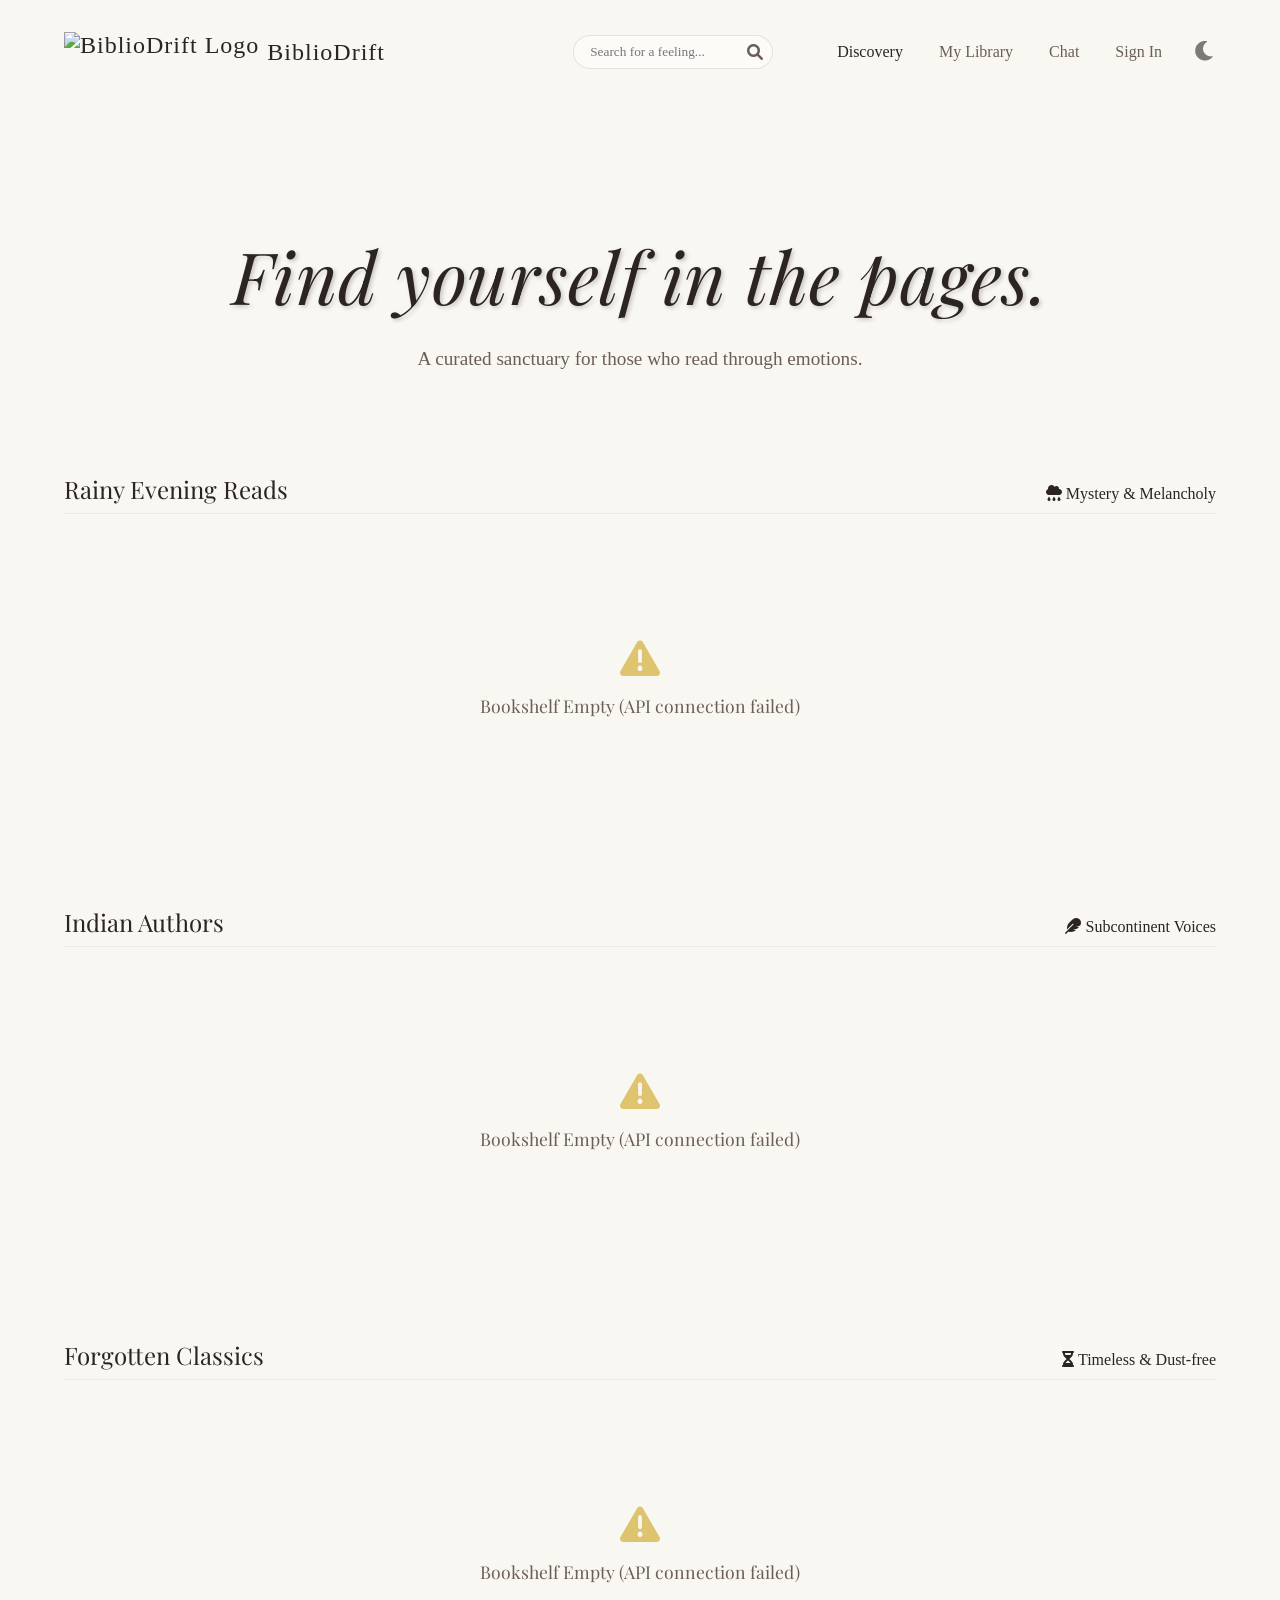
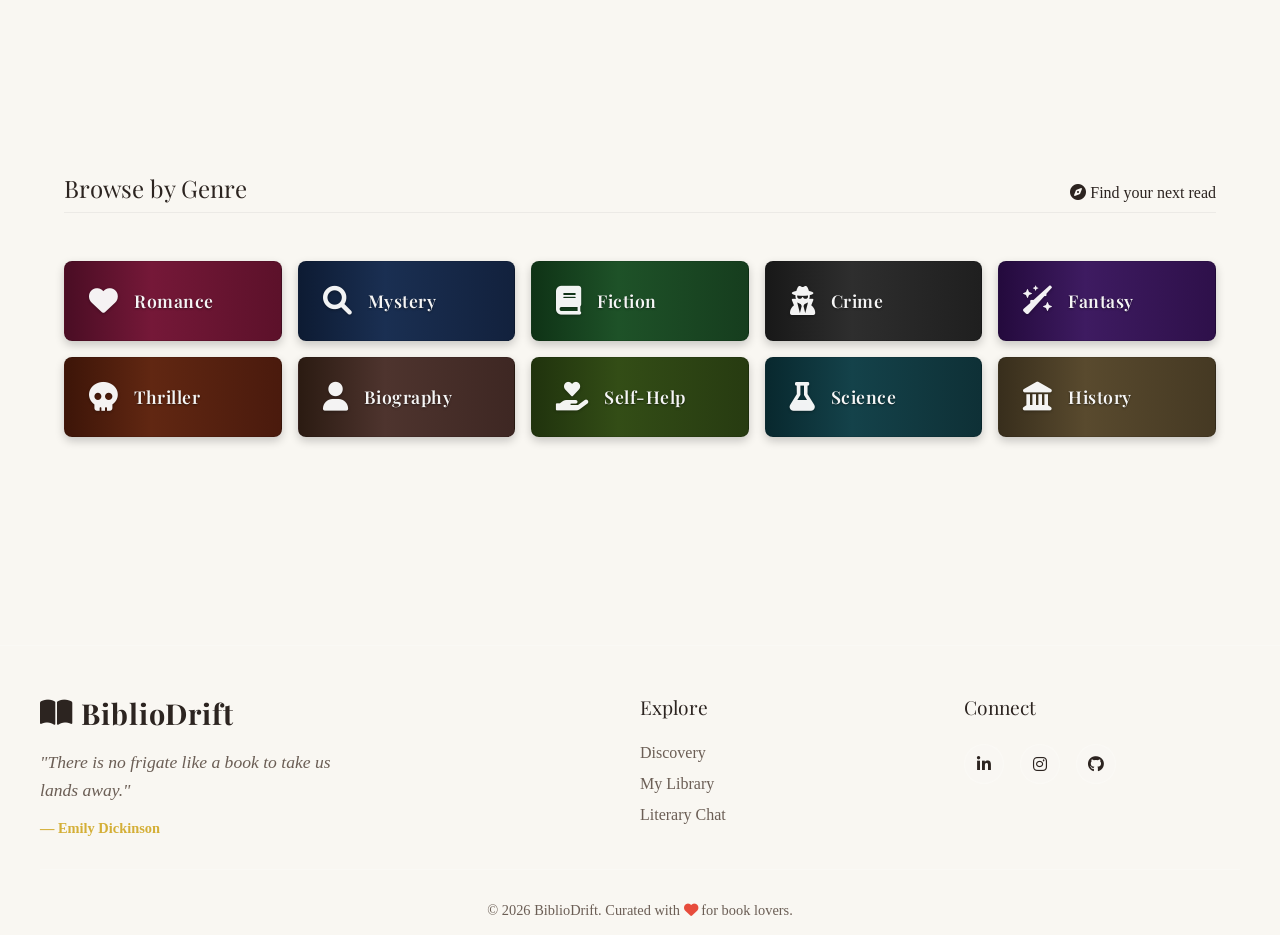
==== commit c5c493da: "Resolve conflicts and review PR #133" ====
--- a/index.html
+++ b/index.html
@@ -152,7 +152,7 @@
   <footer class="main-footer">
     <div class="footer-container">
       <div class="footer-brand">
-        <a href="index.html" class="logo"><img src="biblioDrift_favicon.png">BiblioDrift</a>
+        <a href="index.html" class="logo"><i class="fa-solid fa-book-open"></i> BiblioDrift</a>
         <p class="footer-tagline">"There is no frigate like a book to take us lands away."</p>
         <p class="footer-subtext">— Emily Dickinson</p>
       </div>
--- a/style.css
+++ b/style.css
@@ -3266,15 +3266,7 @@
     text-decoration: none;
     display: flex;
     align-items: center;
-    gap: 0.5rem;  
-}
-.logo img{
-    width:3.5em;
-    height: 3.5em;
-    min-height: 3.5em;
-    min-width: 3.5em;
-    object-fit: contain;
-    flex-shrink:0;
+    gap: 0.5rem;
 }
 
 .nav-links a {
@@ -6485,6 +6477,14 @@
         position: fixed; /* Keep it visible */
     }
 }
+/* Fix modal hidden state */
+.modal-overlay {
+    display: none;
+}
+
+.modal-overlay.active {
+    display: flex;
+}
 
 /* 404 Page Styles */
 .error-page-body {
--- a/style-responsive.css
+++ b/style-responsive.css
@@ -0,0 +1,231 @@
+/* Responsive Design Improvements for BiblioDrift */
+
+/* --- Mobile Breakpoint (max-width: 768px) --- */
+@media (max-width: 768px) {
+    /* Adjust global variables for book sizes */
+    :root {
+        --book-width: 130px;
+        --book-height: 200px;
+    }
+
+    /* Header Stack Layout */
+    header {
+        flex-direction: column;
+        padding: 1rem;
+        gap: 1rem;
+        height: auto;
+    }
+
+    .header-controls {
+        flex-direction: column;
+        width: 100%;
+        gap: 1rem;
+    }
+
+    .search-bar {
+        width: 100%;
+    }
+
+    .search-input {
+        width: 100%;
+    }
+
+    .search-input:focus {
+        width: 100%;
+    }
+
+    .nav-links {
+        display: flex;
+        flex-wrap: wrap;
+        justify-content: center;
+        gap: 1rem;
+        width: 100%;
+    }
+
+    .nav-links a {
+        margin-left: 0;
+        font-size: 0.9rem;
+    }
+
+    .tooltip {
+        display: inline-block;
+    }
+
+    /* Hero Section */
+    .hero {
+        padding: 4rem 1rem;
+    }
+
+    .hero h1 {
+        font-size: 2.5rem;
+    }
+
+    .hero p {
+        font-size: 1.1rem;
+    }
+
+    /* Curated Sections */
+    .section-header {
+        flex-direction: column;
+        align-items: flex-start;
+        gap: 0.5rem;
+    }
+    
+    .curated-row {
+        gap: 1rem;
+        padding-bottom: 1rem;
+        overflow-x: auto; /* Allow horizontal scrolling on tablet too */
+        justify-content: flex-start;
+    }
+    
+    .curated-row .book-scene {
+        flex-shrink: 0; /* Prevent books from squishing */
+    }
+    
+    /* Genre Grid: 2 columns on tablet/large phone */
+    .genre-grid {
+        grid-template-columns: repeat(2, 1fr);
+        gap: 1rem;
+    }
+    
+    /* Book Shelf (Library View) */
+    .bookshelf-row,
+    .books-row-3d {
+        justify-content: flex-start; /* Allow horizontal scrolling */
+    }
+    
+    .book-scene,
+    .book-spine-3d {
+        margin: 0.5rem;
+        transform: scale(0.9); /* Scale down books slightly */
+        flex-shrink: 0; /* IMPT: Prevent books from being squished */
+    }
+    
+    /* Specific tweak for spines in library to rotate slightly */
+    .book-spine-3d {
+         transform: rotateY(-5deg) scale(0.9);
+    }
+
+    .shelf-section-3d {
+        overflow-x: auto; /* Enable horizontal scroll */
+        -webkit-overflow-scrolling: touch;
+        padding-bottom: 1rem;
+    }
+    
+    .bookshelf-3d {
+        width: max-content; /* Allow content to dictate width for scrolling */
+        min-width: 100%;
+    }
+
+    /* Modal Adjustments */
+    .modal-content {
+        width: 95%;
+        margin: 5% auto;
+        padding: 1.5rem;
+        flex-direction: column;
+    }
+
+    .modal-cover {
+        width: 120px;
+        margin: 0 auto 1.5rem;
+    }
+
+    .modal-details {
+        text-align: center;
+    }
+    
+    /* Auth Form - higher specificity to override internal styles */
+    body .auth-container {
+        margin: 4rem 1rem;
+        padding: 2rem 1rem;
+    }
+    
+    /* Chat Interface - higher specificity */
+    body .chat-container {
+        width: 100%;
+        height: calc(100vh - 180px); /* Adjust for stacked header */
+        margin: 1rem 0;
+        border-radius: 0;
+    }
+}
+
+
+/* --- Library Page Specific Adjustments --- */
+@media (max-width: 768px) {
+    /* Reset absolute positioning for controls in hero */
+    .hero {
+        display: flex;
+        flex-direction: column;
+        align-items: center;
+        padding-bottom: 2rem !important; /* Override inline padding if needed */
+        position: relative; 
+    }
+
+    /* Target the specific elements using ID and class to override inline styles */
+    #export-library[style],
+    .sort-controls[style] {
+        position: static !important; /* Force static positioning */
+        width: 100%;
+        max-width: 300px;
+        margin: 0.5rem 0 !important;
+        transform: none !important; /* Just in case */
+    }
+
+    /* Style the container for controls */
+    .sort-controls {
+        display: flex;
+        flex-direction: column;
+        gap: 0.8rem;
+        align-items: center;
+        background: rgba(255, 255, 255, 0.5); /* Add background for better visibility */
+        padding: 1rem;
+        border-radius: 8px;
+    }
+
+    #export-library {
+        order: 2; /* Put export button below sort controls */
+    }
+
+    .sort-controls select {
+        width: 100%;
+        padding: 0.5rem;
+    }
+}
+
+@media (max-width: 480px) {
+    :root {
+        --book-width: 110px;
+        --book-height: 170px;
+    }
+
+    /* Header Compact */
+    .nav-links {
+        gap: 0.8rem;
+    }
+    
+    .nav-links a {
+        font-size: 0.85rem;
+    }
+
+    /* Hero */
+    .hero h1 {
+        font-size: 2rem;
+    }
+
+    /* Genre Grid: 1 column on small screens */
+    .genre-grid {
+        grid-template-columns: 1fr;
+    }
+
+    /* Books can stay in a flex row but might need scrolling or wrapping */
+    .curated-row {
+        justify-content: flex-start; /* Ensure scroll works */
+        overflow-x: auto;
+        -webkit-overflow-scrolling: touch;
+    }
+    
+    /* Hide some secondary UI if needed or stacks further */
+    .search-bar {
+        margin-bottom: 0.5rem;
+    }
+}
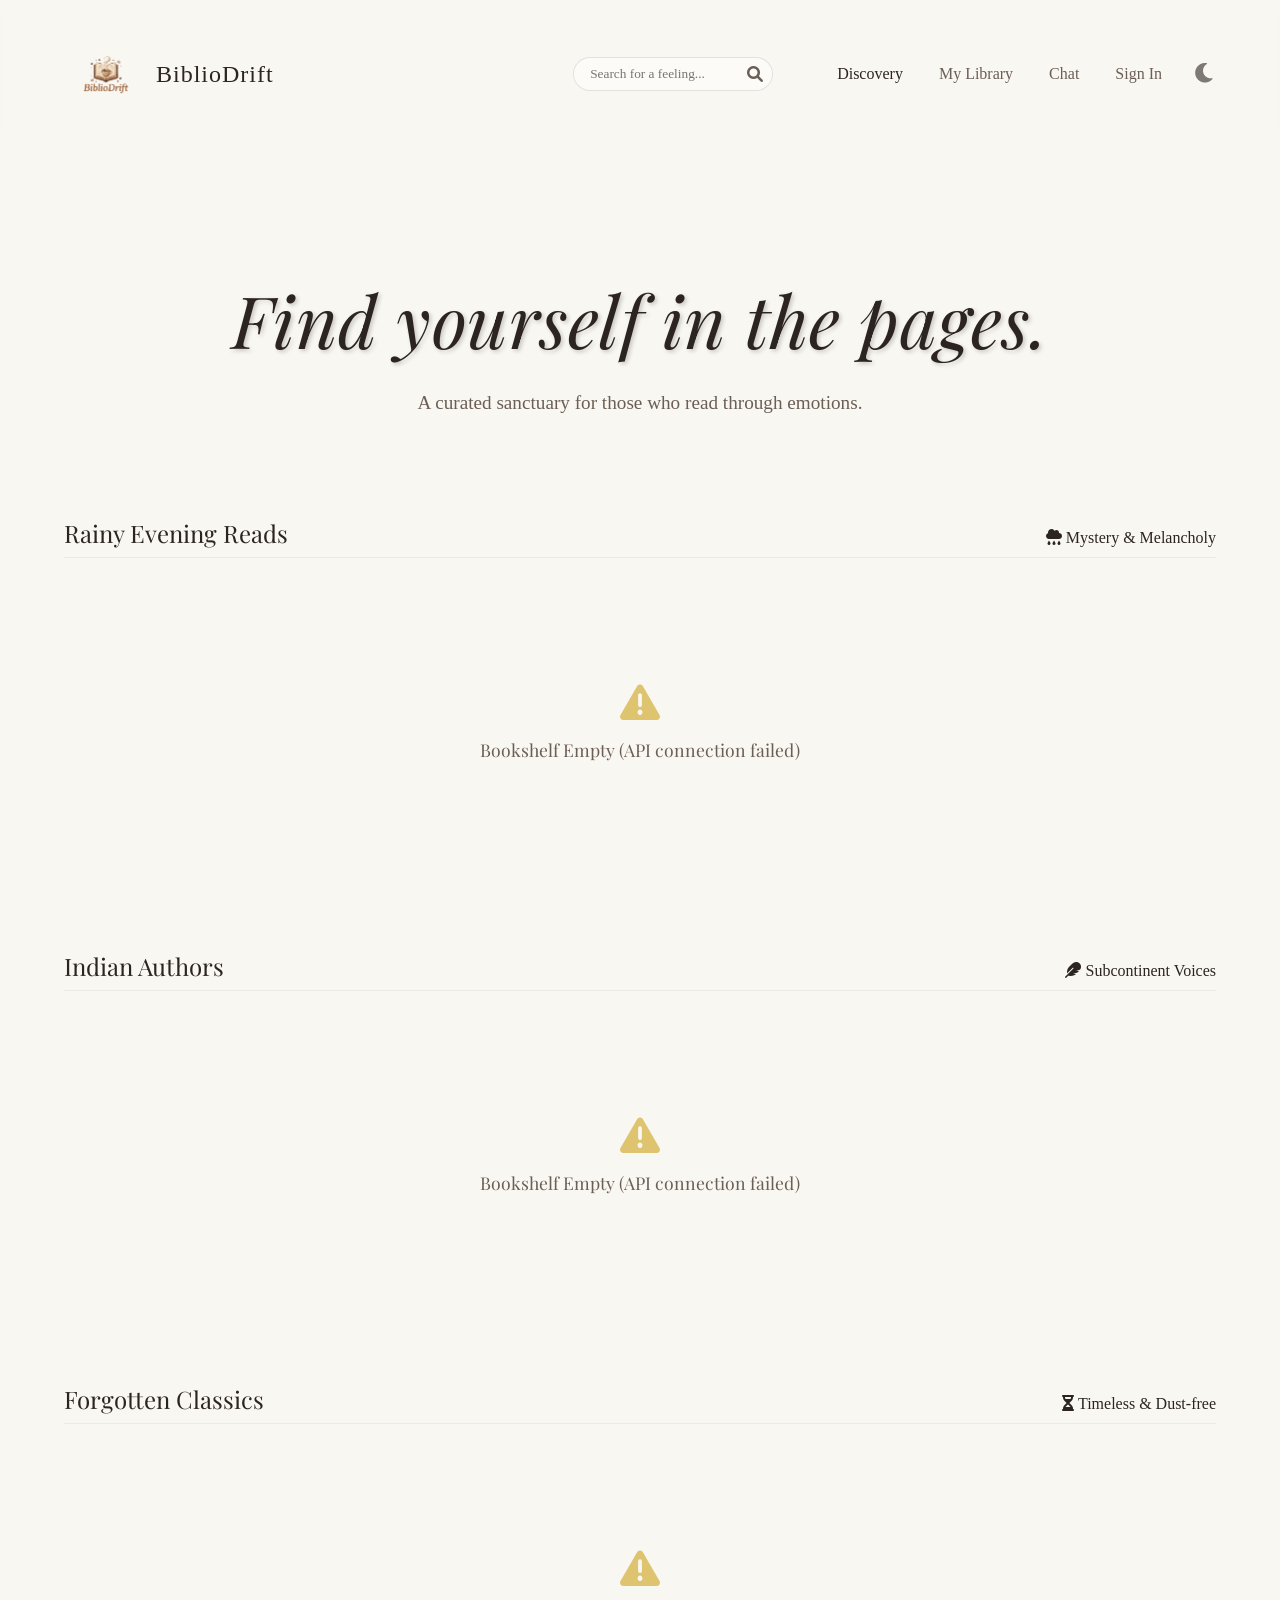
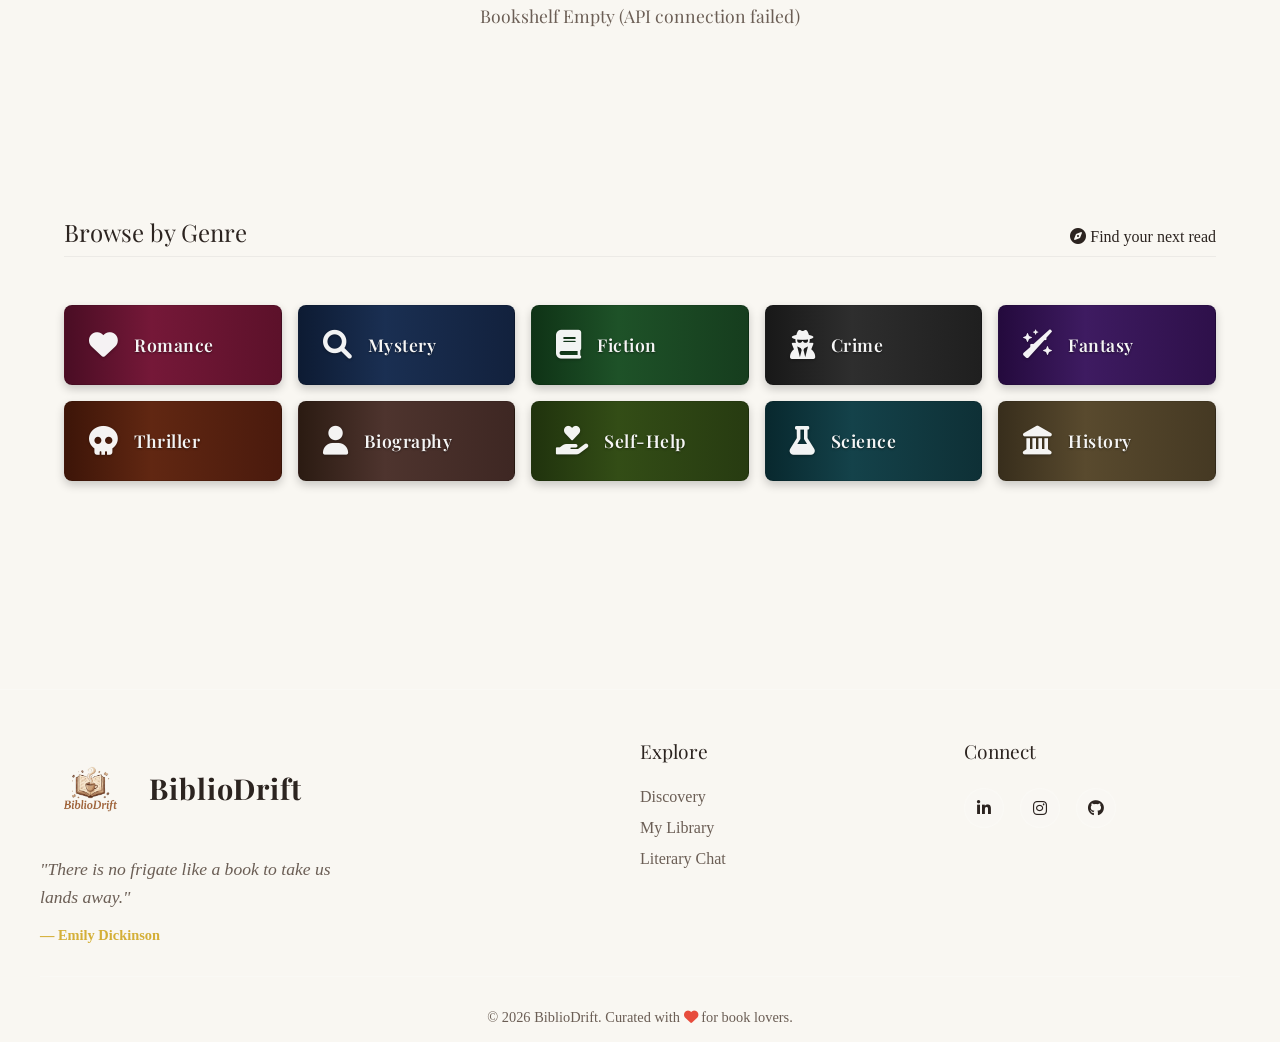
==== commit eb04913e: "Merge branch 'main' into fix/localstorage-quota-exceeded" ====
--- a/index.html
+++ b/index.html
@@ -152,7 +152,7 @@
   <footer class="main-footer">
     <div class="footer-container">
       <div class="footer-brand">
-        <a href="index.html" class="logo"><i class="fa-solid fa-book-open"></i> BiblioDrift</a>
+        <a href="index.html" class="logo"><img src="biblioDrift_favicon.png">BiblioDrift</a>
         <p class="footer-tagline">"There is no frigate like a book to take us lands away."</p>
         <p class="footer-subtext">— Emily Dickinson</p>
       </div>
--- a/style.css
+++ b/style.css
@@ -1,6580 +1,6739 @@
-:root {
-    /* Day Theme (Default) */
-    --bg-color: #f9f7f2;
-    --header-bg: rgba(249, 247, 242, 0.8);
-    --text-main: #2c2420;
-    --text-muted: #6b5e55;
-    --accent-gold: #d4af37;
-    --wood-dark: #5d4037;
-    --wood-light: #8d6e63;
-    --glass-bg: rgba(255, 255, 255, 0.1);
-    --glass-border: rgba(255, 255, 255, 0.2);
-    --shadow-soft: 0 10px 30px rgba(0, 0, 0, 0.05);
-    --input-bg: rgba(255, 255, 255, 0.5);
-    --input-border: rgba(0, 0, 0, 0.1);
-    --book-bg: #fff;
-    --paper-color: #fffdf9;
+:root {
+    /* Day Theme (Default) */
+    --bg-color: #f9f7f2;
+    --header-bg: rgba(249, 247, 242, 0.8);
+    --text-main: #2c2420;
+    --text-muted: #6b5e55;
+    --accent-gold: #d4af37;
+    --wood-dark: #5d4037;
+    --wood-light: #8d6e63;
+    --glass-bg: rgba(255, 255, 255, 0.1);
+    --glass-border: rgba(255, 255, 255, 0.2);
+    --shadow-soft: 0 10px 30px rgba(0, 0, 0, 0.05);
+    --input-bg: rgba(255, 255, 255, 0.5);
+    --input-border: rgba(0, 0, 0, 0.1);
+    --book-bg: #fff;
+    --paper-color: #fffdf9;
+
+    /* Vibe Colors */
+    --vibe-mystery: #78909c;
+    --vibe-romance: #ef9a9a;
+    --vibe-classic: #a1887f;
+
+    /* Dimensions */
+    --book-width: 160px;
+    --book-height: 240px;
+    --book-thick: 40px;
+}
+
+[data-theme="night"] {
+    /* Night Theme (Dark Wood) */
+    --bg-color: #1e1a18;
+    --header-bg: rgba(30, 26, 24, 0.85);
+    --text-main: #e0d5cb;
+    --text-muted: #a89a8e;
+    --accent-gold: #fccb4e;
+    --wood-dark: #3e2723;
+    --wood-light: #5d4037;
+    --glass-bg: rgba(0, 0, 0, 0.3);
+    --glass-border: rgba(255, 255, 255, 0.05);
+    --shadow-soft: 0 10px 40px rgba(0, 0, 0, 0.4);
+    --input-bg: rgba(0, 0, 0, 0.2);
+    --input-border: rgba(255, 255, 255, 0.1);
+    --book-bg: #2c2420;
+    --paper-color: #e0d5cb;
+}
+
+* {
+    box-sizing: border-box;
+    margin: 0;
+    padding: 0;
+}
+
+html {
+    scroll-behavior: smooth;
+}
+
+body {
+    background-color: var(--bg-color);
+    color: var(--text-main);
+    font-family: "Georgia", serif;
+    /* Classic serif for books */
+    overflow-x: hidden;
+    min-height: 100vh;
+}
+
+/* Global Wooden Scrollbar Styling */
+::-webkit-scrollbar {
+    width: 12px;
+}
+
+::-webkit-scrollbar-track {
+    background: var(--bg-color);
+}
+
+::-webkit-scrollbar-thumb {
+    background: linear-gradient(180deg, var(--wood-dark), var(--wood-light));
+    border-radius: 6px;
+    border: 2px solid var(--bg-color);
+}
+
+::-webkit-scrollbar-thumb:hover {
+    background: linear-gradient(180deg, var(--wood-light), var(--wood-dark));
+    box-shadow: inset 0 0 6px rgba(0, 0, 0, 0.3);
+}
+
+h1,
+h2,
+h3 {
+    font-weight: normal;
+    font-family: "Playfair Display", serif;
+    /* Elegant headings */
+}
+
+/* --- Layout --- */
+header {
+    padding: 2rem 4rem;
+    display: flex;
+    justify-content: space-between;
+    align-items: center;
+    position: sticky;
+    top: 0;
+    z-index: 100;
+    background: var(--header-bg);
+    backdrop-filter: blur(10px);
+    transition: background 0.5s ease;
+}
+
+.header-controls {
+    display: flex;
+    align-items: center;
+    gap: 2rem;
+}
+
+.search-bar {
+    position: relative;
+    display: flex;
+    align-items: center;
+}
+
+.search-input {
+    background: var(--input-bg);
+    border: 1px solid var(--input-border);
+    padding: 0.5rem 1rem;
+    border-radius: 20px;
+    font-family: "Georgia", serif;
+    width: 200px;
+    transition: all 0.3s ease;
+    outline: none;
+    color: var(--text-main);
+}
+
+.search-input:focus {
+    background: var(--book-bg);
+    width: 300px;
+    box-shadow: var(--shadow-soft);
+}
+
+.search-icon {
+    position: absolute;
+    right: 10px;
+    color: var(--text-muted);
+    cursor: pointer;
+    transition: color 0.3s ease;
+}
+
+.search-icon:hover {
+    color: var(--text-main);
+}
+
+.logo {
+    font-size: 1.5rem;
+    letter-spacing: 1px;
+    color: var(--text-main);
+    text-decoration: none;
+    display: flex;
+    align-items: center;
+    gap: 0.5rem;
+}
+
+.nav-links a {
+    text-decoration: none;
+    color: var(--text-muted);
+    margin-left: 2rem;
+    transition: color 0.3s ease;
+}
+
+.nav-links a:hover,
+.nav-links a.active {
+    color: var(--text-main);
+}
+
+/* === ANIMATED HOVER TOOLTIPS FOR NAVIGATION (NEW) === */
+.tooltip {
+    position: relative;
+    display: inline-block;
+}
+
+.tooltip-text {
+    position: absolute;
+    left: 50%;
+    bottom: calc(100% + 8px);
+    transform: translateX(-50%) scale(0.95) translateY(6px);
+    padding: 10px 14px;
+    background: #fffaf3;
+    color: #2b2b2b;
+    font-size: 13px;
+    font-weight: 500;
+    white-space: nowrap;
+    border-radius: 10px;
+    box-shadow: 0 8px 20px rgba(0, 0, 0, 0.15);
+    border: 1px solid rgba(0, 0, 0, 0.08);
+    opacity: 0;
+    visibility: hidden;
+    pointer-events: none;
+    transition: all 0.25s ease;
+    z-index: 9999;
+}
+
+.tooltip-text::after {
+    content: "";
+    position: absolute;
+    top: 100%;
+    left: 50%;
+    transform: translateX(-50%) rotate(45deg);
+    width: 12px;
+    height: 12px;
+    background: #fffaf3;
+    border-left: 1px solid rgba(0, 0, 0, 0.08);
+    border-bottom: 1px solid rgba(0, 0, 0, 0.08);
+}
+
+.tooltip:hover .tooltip-text {
+    opacity: 1;
+    visibility: visible;
+    transform: translateX(-40%) scale(1) translateY(0);
+}
+
+.tooltip-text i {
+    margin-right: 5px;
+    color: var(--accent-gold);
+}
+
+main {
+    padding: 2rem 4rem;
+    max-width: 1400px;
+    margin: 0 auto;
+}
+
+/* --- Hero --- */
+.hero {
+    text-align: center;
+    padding: 6rem 1rem;
+    animation: heroFade 1s ease-out;
+}
+
+@keyframes heroFade {
+    from {
+        opacity: 0;
+        transform: translateY(15px);
+    }
+
+    to {
+        opacity: 1;
+        transform: translateY(0);
+    }
+}
+
+.hero h1 {
+    font-size: clamp(2.5rem, 8vw, 4.5rem);
+    margin-bottom: 1.5rem;
+    font-style: italic;
+    line-height: 1.2;
+    letter-spacing: 0.5px;
+    text-shadow: 2px 2px 4px rgba(0, 0, 0, 0.2);
+}
+
+.hero p {
+    color: var(--text-muted);
+    font-size: 1.2rem;
+    line-height: 1.8;
+    max-width: 55ch;
+    margin: 0 auto;
+}
+
+/* --- Curated Tables (Horizontal Scroll) --- */
+.curated-section {
+    margin-bottom: 6rem;
+}
+
+.section-header {
+    margin-bottom: 2rem;
+    border-bottom: 1px solid rgba(0, 0, 0, 0.05);
+    padding-bottom: 0.5rem;
+    display: flex;
+    justify-content: space-between;
+    align-items: baseline;
+}
+
+.curated-row {
+    display: flex;
+    gap: 3rem;
+    padding: 2rem 1rem;
+    overflow-x: visible;
+    /* Allow 3D overflow */
+    perspective: 1000px;
+}
+
+/* --- 3D Book Component --- */
+.book-scene {
+    position: relative;
+    width: var(--book-width);
+    height: var(--book-height);
+    perspective: 1000px;
+    cursor: pointer;
+    /* Random slight rotation for organic feel - handled in JS usually, but default here */
+}
+
+.book {
+    width: 100%;
+    height: 100%;
+    position: relative;
+    transform-style: preserve-3d;
+    /* Bouncy cozy feel */
+    transform-origin: center center -20px;
+    /* Pivot inside the book */
+    animation: floatIn 0.8s ease-out backwards;
+}
+
+@keyframes floatIn {
+    from {
+        opacity: 0;
+        transform: translateY(50px) scale(0.9);
+    }
+
+    to {
+        opacity: 1;
+        transform: translateY(0) scale(1);
+    }
+}
+
+.book.flipped {
+    transform: rotateY(180deg) scale(1.2) translateZ(50px);
+    /* Expand and bring closer */
+    z-index: 100;
+}
+
+/* Book Faces */
+.book__face {
+    position: absolute;
+    width: 100%;
+    height: 100%;
+    backface-visibility: hidden;
+    /* Hide back when front is clear */
+    border-radius: 4px 8px 8px 4px;
+    box-shadow: 5px 5px 15px rgba(0, 0, 0, 0.15);
+}
+
+.book__face--front {
+    background: var(--book-bg);
+    transform: rotateY(0deg);
+    z-index: 2;
+}
+
+.book__face--front img {
+    width: 100%;
+    height: 100%;
+    object-fit: cover;
+    border-radius: 4px 8px 8px 4px;
+}
+
+.book__face--back {
+    transform: rotateY(180deg);
+    background: var(--paper-color);
+    /* Paper color */
+    padding: 1.5rem;
+    display: flex;
+    flex-direction: column;
+    justify-content: space-between;
+    border: 1px solid var(--glass-border);
+    z-index: 1;
+    color: #2c2420;
+    /* Keep text dark for paper feel even in night mode */
+}
+
+/* The Spine */
+.book__face--spine {
+    position: absolute;
+    width: var(--book-thick);
+    height: 100%;
+    left: 0;
+    top: 0;
+    transform: rotateY(-90deg) translateZ(calc(var(--book-thick) / 2));
+}
+
+/* Improved 3D Box Model */
+/* Re-defining .book for proper thickness volume */
+.book {
+    transform-origin: center center -20px;
+    /* Pivot inside the book */
+}
+
+.book__face--front {
+    transform: translateZ(20px);
+}
+
+.book__face--back {
+    transform: rotateY(180deg) translateZ(20px);
+}
+
+.book__face--spine {
+    width: 40px;
+    height: 100%;
+    background: #333;
+    /* Default spine color */
+    transform: rotateY(-90deg) translateZ(20px);
+    /* Adjust positioning to be flush left of front face */
+    left: -20px;
+    /* Half thickness */
+}
+
+.book__face--right {
+    /* Pages */
+    width: 40px;
+    height: 100%;
+    background: linear-gradient(to right, #fff, #f0f0f0 20%, #fff 40%);
+    transform: rotateY(90deg) translateZ(140px);
+    /* Width - half thickness */
+    left: auto;
+    right: -20px;
+}
+
+/* Hover Effect: Pull out */
+.book-scene:hover .book:not(.flipped) {
+    transform: translateZ(30px) translateY(-10px) rotateY(-10deg);
+}
+
+/* Glassmorphism Overlay (Quick view) */
+.glass-overlay {
+    position: absolute;
+    bottom: 10px;
+    left: 10px;
+    right: 10px;
+    background: rgba(255, 255, 255, 0.7);
+    backdrop-filter: blur(8px);
+    padding: 0.5rem;
+    border-radius: 6px;
+    opacity: 0;
+    transform: translateY(10px);
+    transition: all 0.3s ease;
+    pointer-events: none;
+    /* Let clicks pass to book */
+}
+
+.book-scene:hover .glass-overlay {
+    opacity: 1;
+    transform: translateY(0);
+}
+
+/* Back of book content */
+.handwritten-note {
+    font-family: "Courier New", Courier, monospace;
+    /* Placeholder for handwriting font */
+    color: var(--text-muted);
+    font-size: 0.9rem;
+    line-height: 1.4;
+    background: #fffdc2;
+    padding: 10px;
+    transform: rotate(-2deg);
+    box-shadow: 2px 2px 5px rgba(0, 0, 0, 0.1);
+    margin-bottom: 1rem;
+}
+
+.book-actions {
+    display: flex;
+    gap: 0.5rem;
+}
+
+.btn-icon {
+    border: none;
+    background: none;
+    cursor: pointer;
+    font-size: 1.2rem;
+    opacity: 0.6;
+    transition: opacity 0.2s;
+}
+
+.btn-icon:hover {
+    opacity: 1;
+    transform: scale(1.1);
+}
+
+/* --- Virtual Shelves --- */
+.shelves-container {
+    display: flex;
+    flex-direction: column;
+    gap: 4rem;
+    padding: 2rem 0;
+}
+
+.shelf-row {
+    position: relative;
+    padding: 0 2rem 1.5rem 2rem;
+    /* Realistic Wood Texture Gradient */
+    background:
+        repeating-linear-gradient(90deg,
+            transparent 0,
+            transparent 4px,
+            rgba(0, 0, 0, 0.02) 5px,
+            transparent 10px),
+        linear-gradient(to bottom, #5d4037 0%, #3e2723 100%);
+    border-bottom: 25px solid #281a15;
+    /* Thicker front lip */
+    border-radius: 4px;
+    box-shadow:
+        0 20px 20px -10px rgba(0, 0, 0, 0.3),
+        inset 0 2px 20px rgba(0, 0, 0, 0.2);
+    display: flex;
+    align-items: flex-end;
+    gap: 1.5rem;
+    /* More spacing for expanded books */
+    min-height: 280px;
+}
+
+.shelf-row::after {
+    /* Depth shadow on wall behind books */
+    content: "";
+    position: absolute;
+    bottom: 25px;
+    /* Above bottom lip */
+    left: 0;
+    right: 0;
+    height: 100%;
+    z-index: -1;
+    background: linear-gradient(to bottom,
+            rgba(0, 0, 0, 0.1),
+            rgba(0, 0, 0, 0.4));
+    pointer-events: none;
+}
+
+.shelf-label {
+    position: absolute;
+    top: -20px;
+    left: 0;
+    font-size: 1.2rem;
+    color: var(--wood-light);
+    font-style: italic;
+}
+
+/* --- Mood Analysis Styles --- */
+
+/* Mood Tags on Book Covers */
+.mood-tags {
+    position: absolute;
+    top: 5px;
+    left: 5px;
+    display: flex;
+    flex-direction: column;
+    gap: 2px;
+}
+
+.mood-tag {
+    background: rgba(0, 0, 0, 0.7);
+    color: white;
+    padding: 2px 6px;
+    border-radius: 10px;
+    font-size: 0.7rem;
+    font-weight: bold;
+    text-transform: capitalize;
+}
+
+/* Mood-specific colors */
+.mood-cozy {
+    background: #8d6e63 !important;
+}
+
+.mood-dark {
+    background: #424242 !important;
+}
+
+.mood-mysterious {
+    background: #5e35b1 !important;
+}
+
+.mood-romantic {
+    background: #e91e63 !important;
+}
+
+.mood-adventurous {
+    background: #ff5722 !important;
+}
+
+.mood-melancholy {
+    background: #607d8b !important;
+}
+
+.mood-uplifting {
+    background: #4caf50 !important;
+}
+
+.mood-intense {
+    background: #f44336 !important;
+}
+
+.mood-whimsical {
+    background: #9c27b0 !important;
+}
+
+.mood-thought-provoking {
+    background: #795548 !important;
+}
+
+/* Glass overlay mood tags */
+.glass-mood-tags {
+    margin-top: 0.5rem;
+    display: flex;
+    gap: 0.25rem;
+    flex-wrap: wrap;
+}
+
+.glass-mood-tag {
+    background: rgba(255, 255, 255, 0.3);
+    padding: 1px 4px;
+    border-radius: 8px;
+    font-size: 0.6rem;
+    text-transform: capitalize;
+}
+
+/* Back of book mood analysis */
+.mood-analysis {
+    margin-top: 1rem;
+    padding-top: 0.5rem;
+    border-top: 1px solid rgba(0, 0, 0, 0.1);
+}
+
+.mood-tags-back {
+    display: flex;
+    gap: 0.25rem;
+    flex-wrap: wrap;
+    margin-top: 0.25rem;
+}
+
+.mood-tag-small {
+    background: var(--accent-gold);
+    color: white;
+    padding: 1px 4px;
+    border-radius: 6px;
+    font-size: 0.6rem;
+    text-transform: capitalize;
+}
+
+/* Mood Analysis Modal */
+.mood-modal {
+    position: fixed;
+    top: 0;
+    left: 0;
+    width: 100%;
+    height: 100%;
+    background: rgba(0, 0, 0, 0.7);
+    display: flex;
+    justify-content: center;
+    align-items: center;
+    z-index: 1000;
+    backdrop-filter: blur(5px);
+}
+
+.mood-modal-content {
+    background: var(--book-bg);
+    border-radius: 12px;
+    max-width: 500px;
+    width: 90%;
+    max-height: 80vh;
+    overflow-y: auto;
+    box-shadow: var(--shadow-soft);
+    border: 1px solid var(--glass-border);
+}
+
+.mood-modal-header {
+    padding: 1.5rem;
+    border-bottom: 1px solid var(--glass-border);
+    display: flex;
+    justify-content: space-between;
+    align-items: center;
+}
+
+.mood-modal-header h3 {
+    margin: 0;
+    color: var(--text-main);
+}
+
+.close-modal {
+    background: none;
+    border: none;
+    font-size: 1.5rem;
+    cursor: pointer;
+    color: var(--text-muted);
+    padding: 0;
+    width: 30px;
+    height: 30px;
+    display: flex;
+    align-items: center;
+    justify-content: center;
+}
+
+.close-modal:hover {
+    color: var(--text-main);
+}
+
+.mood-modal-body {
+    padding: 1.5rem;
+}
+
+.mood-section {
+    margin-bottom: 1.5rem;
+}
+
+.mood-section h4 {
+    margin: 0 0 0.5rem 0;
+    color: var(--text-main);
+    font-size: 1rem;
+}
+
+/* Sentiment Bar */
+.sentiment-bar {
+    width: 100%;
+    height: 8px;
+    background: #e0e0e0;
+    border-radius: 4px;
+    overflow: hidden;
+    margin: 0.5rem 0;
+}
+
+.sentiment-fill {
+    height: 100%;
+    background: linear-gradient(to right, #f44336, #ff9800, #4caf50);
+    transition: width 0.3s ease;
+}
+
+/* Large mood tags in modal */
+.mood-tags-large {
+    display: flex;
+    gap: 0.5rem;
+    flex-wrap: wrap;
+}
+
+.mood-tag-large {
+    padding: 0.5rem 1rem;
+    border-radius: 20px;
+    font-size: 0.9rem;
+    font-weight: bold;
+    color: white;
+    text-transform: capitalize;
+}
+
+/* Vibe quote styling */
+.vibe-quote {
+    background: var(--paper-color);
+    padding: 1rem;
+    border-radius: 8px;
+    font-style: italic;
+    color: #2c2420;
+    border-left: 4px solid var(--accent-gold);
+    margin: 0.5rem 0;
+}
+
+/* Mood button in book actions */
+.mood-btn {
+    color: var(--accent-gold) !important;
+}
+
+.mood-btn:hover {
+    color: var(--wood-dark) !important;
+    transform: scale(1.1);
+}
+
+/* Responsive mood modal */
+@media (max-width: 768px) {
+    .mood-modal-content {
+        width: 95%;
+        margin: 1rem;
+    }
+
+    .mood-tags-large {
+        flex-direction: column;
+    }
+
+    .mood-tag-large {
+        text-align: center;
+    }
+}
+
+/* Utilities */
+.hidden {
+    display: none;
+}
+
+.fade-in {
+    animation: fadeIn 1s ease;
+}
+
+@keyframes fadeIn {
+    from {
+        opacity: 0;
+        transform: translateY(10px);
+    }
+
+    to {
+        opacity: 1;
+        transform: translateY(0);
+    }
+}
+
+/* Theme Toggle Button Enhancement */
+#themeToggle {
+    font-size: 1.4rem;
+    color: var(--text-main);
+    cursor: pointer;
+    transition:
+        transform 0.3s ease,
+        color 0.3s ease;
+}
+
+#themeToggle:hover {
+    transform: rotate(15deg) scale(1.1);
+    color: var(--accent-gold);
+}
+
+/* --- Back to Top Button --- */
+.back-to-top {
+    position: fixed;
+    bottom: 2rem;
+    right: 2rem;
+    width: 3rem;
+    height: 3rem;
+    border-radius: 50%;
+    background: var(--header-bg);
+    border: 1px solid var(--glass-border);
+    box-shadow: var(--shadow-soft);
+    display: flex;
+    justify-content: center;
+    align-items: center;
+    z-index: 999;
+    opacity: 1;
+    visibility: visible;
+    transition: all 0.4s ease;
+    backdrop-filter: blur(5px);
+}
+
+.back-to-top.hidden {
+    opacity: 0;
+    visibility: hidden;
+    transform: translateY(20px);
+}
+
+.back-to-top:hover {
+    background: var(--book-bg);
+    transform: translateY(-5px);
+    box-shadow: 0 15px 30px rgba(0, 0, 0, 0.15);
+    color: var(--accent-gold);
+}
+
+/*Footer design */
+
+.footer {
+    min-height: 120px;
+    width: 100%;
+    background-color: #222;
+    display: flex;
+    flex-direction: column;
+    justify-content: center;
+    align-items: center;
+    gap: 1.2rem;
+    padding: 2rem 0;
+    margin-top: 4rem;
+}
+
+.social_icons {
+    display: flex;
+    gap: 2rem;
+    z-index: 999;
+}
+
+.social_icons a {
+    color: var(--accent-gold);
+    font-size: 2rem;
+    transition:
+        transform 0.3s ease,
+        color 0.3s ease;
+    text-decoration: none;
+}
+
+.social_icons a:hover {
+    color: white;
+    transform: translateY(-5px);
+}
+
+.reading-progress {
+    margin-top: 0.75rem;
+    opacity: 0.85;
+}
+
+.progress-slider {
+    width: 100%;
+    accent-color: var(--accent-gold);
+}
+
+.reading-progress small {
+    font-size: 0.7rem;
+    opacity: 0.7;
+}
+
+/* --- Glass Modal --- */
+.glass-modal {
+    margin: auto;
+    width: 90%;
+    max-width: 900px;
+    background: transparent;
+    border: none;
+    padding: 0;
+    overflow: visible;
+}
+
+.glass-modal::backdrop {
+    background: rgba(0, 0, 0, 0.4);
+    backdrop-filter: blur(5px);
+}
+
+.modal-content {
+    background: rgba(255, 255, 255, 0.65);
+    backdrop-filter: blur(20px);
+    -webkit-backdrop-filter: blur(20px);
+    border: 1px solid var(--glass-border);
+    border-radius: 20px;
+    box-shadow: 0 25px 50px -12px rgba(0, 0, 0, 0.25);
+    padding: 2.5rem;
+    position: relative;
+    overflow: hidden;
+    animation: modalIn 0.4s cubic-bezier(0.175, 0.885, 0.32, 1.275);
+}
+
+[data-theme="night"] .modal-content {
+    background: rgba(30, 26, 24, 0.8);
+    border: 1px solid rgba(255, 255, 255, 0.1);
+}
+
+@keyframes modalIn {
+    from {
+        opacity: 0;
+        transform: scale(0.9) translateY(20px);
+    }
+
+    to {
+        opacity: 1;
+        transform: scale(1) translateY(0);
+    }
+}
+
+.close-modal-btn {
+    position: absolute;
+    top: 1.5rem;
+    right: 1.5rem;
+    background: var(--glass-bg);
+    border: none;
+    width: 2.5rem;
+    height: 2.5rem;
+    border-radius: 50%;
+    cursor: pointer;
+    font-size: 1.2rem;
+    color: var(--text-muted);
+    transition: all 0.2s;
+    display: flex;
+    justify-content: center;
+    align-items: center;
+    z-index: 10;
+}
+
+.close-modal-btn:hover {
+    background: var(--accent-gold);
+    color: #fff;
+    transform: rotate(90deg);
+}
+
+.modal-body {
+    display: grid;
+    grid-template-columns: 300px 1fr;
+    gap: 3rem;
+}
+
+.modal-media {
+    display: flex;
+    justify-content: center;
+    align-items: center;
+}
+
+.modal-media img {
+    width: 100%;
+    height: auto;
+    border-radius: 12px;
+    box-shadow: 10px 10px 30px rgba(0, 0, 0, 0.2);
+    transform: rotate(-3deg);
+    transition: transform 0.3s;
+}
+
+.modal-media img:hover {
+    transform: rotate(0) scale(1.02);
+}
+
+.modal-info {
+    display: flex;
+    flex-direction: column;
+    gap: 1.5rem;
+}
+
+.modal-info h2 {
+    font-size: 2.5rem;
+    line-height: 1.2;
+    margin-bottom: 0;
+}
+
+.modal-subtitle {
+    font-size: 1.2rem;
+    color: var(--text-muted);
+    font-style: italic;
+    margin-top: -1rem;
+}
+
+/* AI Insight Box */
+.ai-insight-box {
+    background: linear-gradient(135deg,
+            rgba(255, 255, 255, 0.4),
+            rgba(255, 255, 255, 0.1));
+    border: 1px solid var(--glass-border);
+    padding: 1.5rem;
+    border-radius: 15px;
+    position: relative;
+    margin-top: 1rem;
+}
+
+[data-theme="night"] .ai-insight-box {
+    background: linear-gradient(135deg,
+            rgba(255, 255, 255, 0.05),
+            rgba(0, 0, 0, 0.2));
+}
+
+.ai-insight-box::before {
+    content: "";
+    position: absolute;
+    top: 0;
+    left: 0;
+    right: 0;
+    height: 2px;
+    background: linear-gradient(90deg,
+            transparent,
+            var(--accent-gold),
+            transparent);
+    opacity: 0.5;
+}
+
+.ai-header {
+    display: flex;
+    align-items: center;
+    gap: 0.8rem;
+    font-family: "Courier New", monospace;
+    /* Tech feel */
+    font-weight: bold;
+    color: var(--accent-gold);
+    margin-bottom: 1rem;
+    text-transform: uppercase;
+    letter-spacing: 1px;
+    font-size: 0.9rem;
+}
+
+#modal-summary {
+    line-height: 1.6;
+    color: var(--text-main);
+}
+
+.modal-actions {
+    margin-top: auto;
+    display: flex;
+    gap: 1rem;
+}
+
+.btn-primary {
+    background: var(--text-main);
+    color: var(--bg-color);
+    border: none;
+    padding: 1rem 2rem;
+    border-radius: 30px;
+    font-family: "Georgia", serif;
+    font-size: 1.1rem;
+    cursor: pointer;
+    transition: all 0.3s;
+    display: flex;
+    align-items: center;
+    gap: 0.8rem;
+}
+
+.btn-primary:hover {
+    background: var(--accent-gold);
+    color: #fff;
+    transform: translateY(-2px);
+    box-shadow: 0 5px 15px rgba(0, 0, 0, 0.1);
+}
+
+/* Responsive Modal */
+@media (max-width: 768px) {
+    .modal-body {
+        grid-template-columns: 1fr;
+    }
+
+    .modal-media img {
+        max-width: 200px;
+        transform: rotate(0);
+    }
+
+    .modal-content {
+        padding: 1.5rem;
+    }
+}
+
+/* ===== CHAT INTERFACE STYLES ===== */
+
+.chat-container {
+    max-width: 900px;
+    margin: 0 auto;
+    height: calc(100vh - 80px);
+    display: flex;
+    flex-direction: column;
+    background: var(--glass-bg);
+    backdrop-filter: blur(20px);
+    border: 1px solid var(--glass-border);
+    border-radius: 20px;
+    overflow: hidden;
+    box-shadow: var(--shadow-soft);
+}
+
+.chat-header {
+    padding: 20px 25px;
+    background: var(--glass-bg);
+    border-bottom: 1px solid var(--glass-border);
+    display: flex;
+    justify-content: space-between;
+    align-items: center;
+}
+
+.bookseller-info {
+    display: flex;
+    align-items: center;
+    gap: 15px;
+}
+
+.bookseller-avatar {
+    width: 50px;
+    height: 50px;
+    background: var(--accent-gold);
+    border-radius: 50%;
+    display: flex;
+    align-items: center;
+    justify-content: center;
+    color: var(--wood-dark);
+    font-size: 20px;
+    box-shadow: 0 4px 15px rgba(212, 175, 55, 0.3);
+}
+
+.bookseller-details h2 {
+    font-family: 'Playfair Display', serif;
+    color: var(--text-main);
+    font-size: 1.4rem;
+    margin-bottom: 4px;
+}
+
+.status {
+    display: flex;
+    align-items: center;
+    gap: 8px;
+    color: var(--text-muted);
+    font-size: 0.9rem;
+}
+
+.status-dot {
+    width: 8px;
+    height: 8px;
+    background: #4caf50;
+    border-radius: 50%;
+    animation: pulse 2s infinite;
+}
+
+@keyframes pulse {
+
+    0%,
+    100% {
+        opacity: 1;
+    }
+
+    50% {
+        opacity: 0.5;
+    }
+}
+
+.chat-actions {
+    display: flex;
+    gap: 10px;
+}
+
+.action-btn {
+    width: 40px;
+    height: 40px;
+    background: var(--glass-bg);
+    border: 1px solid var(--glass-border);
+    border-radius: 10px;
+    color: var(--text-muted);
+    cursor: pointer;
+    transition: all 0.3s ease;
+    display: flex;
+    align-items: center;
+    justify-content: center;
+}
+
+.action-btn:hover {
+    background: var(--accent-gold);
+    color: var(--wood-dark);
+    transform: translateY(-2px);
+}
+
+.chat-messages {
+    flex: 1;
+    overflow-y: auto;
+    padding: 20px 25px;
+    display: flex;
+    flex-direction: column;
+    gap: 20px;
+}
+
+.message {
+    display: flex;
+    gap: 12px;
+    max-width: 80%;
+}
+
+.message.user-message {
+    align-self: flex-end;
+    flex-direction: row-reverse;
+}
+
+.message-avatar {
+    width: 35px;
+    height: 35px;
+    border-radius: 50%;
+    display: flex;
+    align-items: center;
+    justify-content: center;
+    font-size: 14px;
+    flex-shrink: 0;
+}
+
+.bookseller-message .message-avatar {
+    background: var(--accent-gold);
+    color: var(--wood-dark);
+}
+
+.user-message .message-avatar {
+    background: var(--wood-light);
+    color: var(--paper-color);
+}
+
+.message-content {
+    flex: 1;
+}
+
+.message-bubble {
+    background: var(--glass-bg);
+    border: 1px solid var(--glass-border);
+    border-radius: 18px;
+    padding: 15px 18px;
+    backdrop-filter: blur(10px);
+    box-shadow: 0 4px 15px rgba(0, 0, 0, 0.1);
+}
+
+.user-message .message-bubble {
+    background: var(--accent-gold);
+    color: var(--wood-dark);
+    border-color: var(--accent-gold);
+}
+
+.message-bubble p {
+    margin-bottom: 8px;
+    line-height: 1.5;
+    color: var(--text-main);
+}
+
+.user-message .message-bubble p {
+    color: var(--wood-dark);
+}
+
+.message-bubble p:last-child {
+    margin-bottom: 0;
+}
+
+.message-time {
+    font-size: 0.75rem;
+    color: var(--text-muted);
+    margin-top: 5px;
+    text-align: left;
+}
+
+.user-message .message-time {
+    text-align: right;
+}
+
+.quick-suggestions {
+    padding: 15px 25px;
+    border-top: 1px solid var(--glass-border);
+    background: var(--glass-bg);
+}
+
+.suggestions-header {
+    font-size: 0.9rem;
+    color: var(--text-muted);
+    margin-bottom: 12px;
+}
+
+.suggestions-list {
+    display: flex;
+    gap: 10px;
+    flex-wrap: wrap;
+}
+
+.suggestion-btn {
+    background: var(--glass-bg);
+    border: 1px solid var(--glass-border);
+    border-radius: 20px;
+    padding: 8px 15px;
+    color: var(--text-main);
+    cursor: pointer;
+    transition: all 0.3s ease;
+    font-size: 0.85rem;
+    display: flex;
+    align-items: center;
+    gap: 6px;
+    backdrop-filter: blur(10px);
+}
+
+.suggestion-btn:hover {
+    background: var(--accent-gold);
+    color: var(--wood-dark);
+    transform: translateY(-2px);
+    box-shadow: 0 4px 15px rgba(212, 175, 55, 0.3);
+}
+
+.chat-input-container {
+    padding: 20px 25px;
+    border-top: 1px solid var(--glass-border);
+    background: var(--glass-bg);
+}
+
+.chat-input-wrapper {
+    display: flex;
+    gap: 12px;
+    align-items: flex-end;
+    background: var(--input-bg);
+    border: 1px solid var(--input-border);
+    border-radius: 20px;
+    padding: 12px 15px;
+    backdrop-filter: blur(10px);
+}
+
+#chatInput {
+    flex: 1;
+    background: transparent;
+    border: none;
+    outline: none;
+    color: var(--text-main);
+    font-size: 1rem;
+    line-height: 1.4;
+    resize: none;
+    min-height: 24px;
+    max-height: 120px;
+    font-family: inherit;
+}
+
+#chatInput::placeholder {
+    color: var(--text-muted);
+}
+
+.send-btn {
+    width: 40px;
+    height: 40px;
+    background: var(--accent-gold);
+    border: none;
+    border-radius: 50%;
+    color: var(--wood-dark);
+    cursor: pointer;
+    transition: all 0.3s ease;
+    display: flex;
+    align-items: center;
+    justify-content: center;
+    flex-shrink: 0;
+}
+
+.send-btn:hover {
+    transform: scale(1.1);
+    box-shadow: 0 4px 15px rgba(212, 175, 55, 0.4);
+}
+
+.send-btn:disabled {
+    opacity: 0.5;
+    cursor: not-allowed;
+    transform: none;
+}
+
+.input-hint {
+    margin-top: 8px;
+    font-size: 0.8rem;
+    color: var(--text-muted);
+    display: flex;
+    align-items: center;
+    gap: 6px;
+}
+
+/* Book Recommendations in Chat */
+.book-recommendation {
+    margin: 15px 0;
+    padding: 15px;
+    background: var(--glass-bg);
+    border: 1px solid var(--glass-border);
+    border-radius: 12px;
+    backdrop-filter: blur(10px);
+}
+
+.book-rec-header {
+    display: flex;
+    justify-content: space-between;
+    align-items: center;
+    margin-bottom: 12px;
+}
+
+.book-rec-title {
+    font-weight: 600;
+    color: var(--text-main);
+    font-size: 0.95rem;
+}
+
+.book-rec-count {
+    font-size: 0.8rem;
+    color: var(--text-muted);
+    background: var(--glass-bg);
+    padding: 4px 8px;
+    border-radius: 10px;
+}
+
+.book-rec-grid {
+    display: grid;
+    grid-template-columns: repeat(auto-fill, minmax(120px, 1fr));
+    gap: 12px;
+}
+
+.book-rec-item {
+    background: var(--glass-bg);
+    border: 1px solid var(--glass-border);
+    border-radius: 8px;
+    padding: 10px;
+    text-align: center;
+    cursor: pointer;
+    transition: all 0.3s ease;
+    backdrop-filter: blur(5px);
+}
+
+.book-rec-item:hover {
+    transform: translateY(-3px);
+    box-shadow: 0 6px 20px rgba(0, 0, 0, 0.15);
+    border-color: var(--accent-gold);
+}
+
+.book-rec-cover {
+    width: 60px;
+    height: 90px;
+    background: var(--book-bg);
+    border-radius: 4px;
+    margin: 0 auto 8px;
+    display: flex;
+    align-items: center;
+    justify-content: center;
+    overflow: hidden;
+    box-shadow: 0 2px 8px rgba(0, 0, 0, 0.1);
+}
+
+.book-rec-cover img {
+    width: 100%;
+    height: 100%;
+    object-fit: cover;
+}
+
+.book-rec-cover i {
+    font-size: 24px;
+    color: var(--text-muted);
+}
+
+.book-rec-info h4 {
+    font-size: 0.8rem;
+    color: var(--text-main);
+    margin-bottom: 4px;
+    line-height: 1.2;
+    display: -webkit-box;
+    -webkit-line-clamp: 2;
+    -webkit-box-orient: vertical;
+    overflow: hidden;
+}
+
+.book-rec-info p {
+    font-size: 0.7rem;
+    color: var(--text-muted);
+    display: -webkit-box;
+    -webkit-line-clamp: 1;
+    -webkit-box-orient: vertical;
+    overflow: hidden;
+}
+
+/* Typing Indicator */
+.typing-indicator {
+    display: flex;
+    align-items: center;
+    gap: 12px;
+    max-width: 80%;
+}
+
+.typing-indicator .message-avatar {
+    width: 35px;
+    height: 35px;
+    background: var(--accent-gold);
+    color: var(--wood-dark);
+    border-radius: 50%;
+    display: flex;
+    align-items: center;
+    justify-content: center;
+    font-size: 14px;
+}
+
+.typing-bubble {
+    background: var(--glass-bg);
+    border: 1px solid var(--glass-border);
+    border-radius: 18px;
+    padding: 15px 18px;
+    backdrop-filter: blur(10px);
+    display: flex;
+    align-items: center;
+    gap: 4px;
+}
+
+.typing-dot {
+    width: 8px;
+    height: 8px;
+    background: var(--text-muted);
+    border-radius: 50%;
+    animation: typing 1.4s infinite ease-in-out;
+}
+
+.typing-dot:nth-child(2) {
+    animation-delay: 0.2s;
+}
+
+.typing-dot:nth-child(3) {
+    animation-delay: 0.4s;
+}
+
+@keyframes typing {
+
+    0%,
+    60%,
+    100% {
+        transform: translateY(0);
+        opacity: 0.4;
+    }
+
+    30% {
+        transform: translateY(-10px);
+        opacity: 1;
+    }
+}
+
+/* Responsive Design */
+@media (max-width: 768px) {
+    .chat-container {
+        height: calc(100vh - 60px);
+        border-radius: 0;
+        margin: 0;
+    }
+
+    .chat-header {
+        padding: 15px 20px;
+    }
+
+    .bookseller-details h2 {
+        font-size: 1.2rem;
+    }
+
+    .chat-messages {
+        padding: 15px 20px;
+    }
+
+    .message {
+        max-width: 90%;
+    }
+
+    .suggestions-list {
+        flex-direction: column;
+    }
+
+    .suggestion-btn {
+        justify-content: center;
+    }
+
+    .book-rec-grid {
+        grid-template-columns: repeat(auto-fill, minmax(100px, 1fr));
+        gap: 8px;
+    }
+}
+
+@media (max-width: 480px) {
+    .chat-header {
+        padding: 12px 15px;
+    }
+
+    .bookseller-avatar {
+        width: 40px;
+        height: 40px;
+        font-size: 16px;
+    }
+
+    .bookseller-details h2 {
+        font-size: 1.1rem;
+    }
+
+    .chat-messages {
+        padding: 12px 15px;
+    }
+
+    .chat-input-container {
+        padding: 15px;
+    }
+
+    .book-rec-grid {
+        grid-template-columns: repeat(2, 1fr);
+    }
+}
+
+/* ===== GENRE SECTION STYLES ===== */
+
+/* Genre Grid Layout */
+.genre-grid {
+    display: grid;
+    grid-template-columns: repeat(5, 1fr);
+    gap: 1rem;
+    padding: 1rem 0;
+}
+
+/* Genre Card - Vintage Book Spine Look */
+/* Genre Card - Compact Vintage Rectangular Look */
+.genre-card {
+    display: flex;
+    flex-direction: row;
+    /* Horizontal layout */
+    align-items: center;
+    justify-content: flex-start;
+    padding: 1rem 1.5rem;
+    cursor: pointer;
+    transition: all 0.3s cubic-bezier(0.23, 1, 0.32, 1);
+
+    /* Rectangular Shape */
+    border-radius: 8px;
+    box-shadow: 0 4px 10px rgba(0, 0, 0, 0.2);
+
+    height: 80px;
+    /* Much smaller height */
+    position: relative;
+    overflow: hidden;
+    border: 1px solid rgba(0, 0, 0, 0.1);
+    gap: 1rem;
+}
+
+/* Remove gold lines for cleaner small look */
+.genre-card::before,
+.genre-card::after {
+    display: none;
+}
+
+.genre-card i {
+    font-size: 1.8rem;
+    margin-bottom: 0;
+    margin-right: 0;
+    color: rgba(255, 255, 255, 0.95);
+    /* Bright White/Gold */
+    text-shadow: 0 1px 3px rgba(0, 0, 0, 0.3);
+    transition: transform 0.3s ease;
+    flex-shrink: 0;
+}
+
+.genre-card span {
+    font-family: 'Playfair Display', serif;
+    font-size: 1.1rem;
+    font-weight: 600;
+    color: #f5f5f5;
+    text-transform: capitalize;
+    /* Easier to read */
+    letter-spacing: 0.5px;
+    text-shadow: 0 1px 2px rgba(0, 0, 0, 0.5);
+    text-align: left;
+    writing-mode: horizontal-tb;
+    /* Horizontal Text */
+    transform: none;
+}
+
+.genre-card:hover {
+    transform: translateY(-5px);
+    box-shadow: 0 8px 20px rgba(0, 0, 0, 0.3);
+    z-index: 10;
+}
+
+.genre-card:hover i {
+    transform: scale(1.1);
+    color: #fff;
+}
+
+/* Genre Card Colors - Vintage Leather Palette (Deep & Dark) */
+
+/* Romance: Deep Burgundy (Vintage Red) */
+.genre-card[data-genre="romance"] {
+    background: linear-gradient(90deg, #4a0d24 0%, #751838 40%, #5c112a 100%);
+}
+
+/* Mystery: Midnight Navy */
+.genre-card[data-genre="mystery"] {
+    background: linear-gradient(90deg, #0d1b33 0%, #1a2f52 40%, #12213d 100%);
+}
+
+/* Fiction: Classic Dark Green */
+.genre-card[data-genre="fiction"] {
+    background: linear-gradient(90deg, #0f3316 0%, #1e5228 40%, #163d1e 100%);
+}
+
+/* Crime: Charcoal Black */
+.genre-card[data-genre="crime"] {
+    background: linear-gradient(90deg, #181818 0%, #2e2e2e 40%, #1f1f1f 100%);
+}
+
+/* Fantasy: Deep Royal Purple */
+.genre-card[data-genre="fantasy"] {
+    background: linear-gradient(90deg, #240a3d 0%, #3e1b61 40%, #2e104a 100%);
+}
+
+/* Thriller: Burnt Rust/Dark Terracotta */
+.genre-card[data-genre="thriller"] {
+    background: linear-gradient(90deg, #3d1508 0%, #612712 40%, #4a1a0d 100%);
+}
+
+/* Biography: Old Leather Brown */
+.genre-card[data-genre="biography"] {
+    background: linear-gradient(90deg, #2b1b12 0%, #4e342e 40%, #3e2723 100%);
+}
+
+/* Self-Help: Olive Drab */
+.genre-card[data-genre="self-help"] {
+    background: linear-gradient(90deg, #20330d 0%, #334d16 40%, #273b11 100%);
+}
+
+/* Science: Dark Slate/Teal */
+.genre-card[data-genre="science"] {
+    background: linear-gradient(90deg, #08282e 0%, #14424a 40%, #0e3036 100%);
+}
+
+/* History: Worn Bronze/Brown */
+.genre-card[data-genre="history"] {
+    background: linear-gradient(90deg, #382e1c 0%, #594a2e 40%, #453923 100%);
+}
+
+/* Genre Modal Start */
+
+/* Genre Modal */
+.genre-modal {
+    position: fixed;
+    top: 0;
+    left: 0;
+    width: 100%;
+    height: 100%;
+    background: rgba(0, 0, 0, 0.6);
+    backdrop-filter: blur(8px);
+    -webkit-backdrop-filter: blur(8px);
+    border: none;
+    padding: 0;
+    max-width: 100%;
+    max-height: 100%;
+    z-index: 10000;
+}
+
+.genre-modal::backdrop {
+    background: transparent;
+}
+
+.genre-modal-content {
+    background: var(--bg-color);
+    width: 90%;
+    max-width: 1100px;
+    max-height: 85vh;
+    margin: 5vh auto;
+    border-radius: 24px;
+    overflow: hidden;
+    box-shadow: 0 25px 80px rgba(0, 0, 0, 0.3);
+    display: flex;
+    flex-direction: column;
+}
+
+.genre-modal-header {
+    display: flex;
+    justify-content: space-between;
+    align-items: center;
+    padding: 1.5rem 2rem;
+    border-bottom: 1px solid rgba(0, 0, 0, 0.1);
+    background: linear-gradient(to bottom, var(--card-bg), transparent);
+}
+
+.genre-modal-header h2 {
+    font-family: 'Playfair Display', serif;
+    font-size: 1.75rem;
+    color: var(--text-main);
+    margin: 0;
+}
+
+.close-genre-modal {
+    background: none;
+    border: none;
+    font-size: 1.5rem;
+    color: var(--text-main);
+    cursor: pointer;
+    padding: 0.5rem;
+    border-radius: 50%;
+    transition: all 0.2s ease;
+}
+
+.close-genre-modal:hover {
+    background: rgba(0, 0, 0, 0.1);
+    transform: rotate(90deg);
+}
+
+.genre-modal-body {
+    padding: 2rem;
+    overflow-y: auto;
+    flex: 1;
+}
+
+/* Genre Books Grid */
+.genre-books-grid {
+    display: grid;
+    grid-template-columns: repeat(auto-fill, minmax(150px, 1fr));
+    gap: 1.5rem;
+}
+
+.genre-book-card {
+    position: relative;
+    background: var(--card-bg);
+    border-radius: 12px;
+    overflow: hidden;
+    transition: all 0.3s ease;
+    cursor: pointer;
+    box-shadow: 0 4px 15px rgba(0, 0, 0, 0.1);
+}
+
+.genre-book-card:hover {
+    transform: translateY(-5px);
+    box-shadow: 0 12px 30px rgba(0, 0, 0, 0.2);
+}
+
+.genre-book-card img {
+    width: 100%;
+    height: 200px;
+    object-fit: cover;
+}
+
+.genre-book-info {
+    padding: 1rem;
+}
+
+.genre-book-info h4 {
+    font-family: 'Playfair Display', serif;
+    font-size: 0.95rem;
+    font-weight: 600;
+    color: var(--text-main);
+    margin: 0 0 0.25rem 0;
+    display: -webkit-box;
+    -webkit-line-clamp: 2;
+    -webkit-box-orient: vertical;
+    overflow: hidden;
+}
+
+.genre-book-info p {
+    font-size: 0.8rem;
+    color: var(--text-secondary);
+    margin: 0;
+}
+
+.genre-loading {
+    grid-column: 1 / -1;
+    display: flex;
+    flex-direction: column;
+    align-items: center;
+    justify-content: center;
+    padding: 3rem;
+    color: var(--text-secondary);
+    gap: 1rem;
+}
+
+.genre-loading i {
+    font-size: 2rem;
+    color: var(--accent-gold);
+}
+
+/* Genre Responsive */
+@media (max-width: 900px) {
+    .genre-grid {
+        grid-template-columns: repeat(3, 1fr);
+    }
+}
+
+@media (max-width: 600px) {
+    .genre-grid {
+        grid-template-columns: repeat(2, 1fr);
+        gap: 0.75rem;
+    }
+
+    .genre-card {
+        padding: 1.25rem 0.75rem;
+    }
+
+    .genre-card i {
+        font-size: 1.5rem;
+    }
+
+    .genre-card span {
+        font-size: 0.85rem;
+    }
+
+    .genre-modal-content {
+        width: 95%;
+        max-height: 90vh;
+        margin: 2.5vh auto;
+    }
+
+    .genre-books-grid {
+        grid-template-columns: repeat(2, 1fr);
+        gap: 1rem;
+    }
+}
+
+/* ===== 3D BOOKSHELF STYLES =====  */
+
+/* Main bookshelf container with perspective */
+.bookshelf-3d-container {
+    perspective: 1200px;
+    perspective-origin: center 40%;
+    padding: 2rem 0;
+}
+
+/* Individual shelf section */
+.shelf-section-3d {
+    margin-bottom: 4rem;
+    position: relative;
+    padding-top: 2rem;
+    border-top: 4px solid #3e2723;
+}
+
+.shelf-section-3d:first-child {
+    border-top: none;
+    padding-top: 0;
+}
+
+.shelf-section-3d .shelf-label {
+    position: relative;
+    top: auto;
+    left: auto;
+    margin-bottom: 1.5rem;
+    font-size: 1.4rem;
+    color: var(--text-main);
+    font-style: italic;
+    font-family: 'Playfair Display', serif;
+    display: flex;
+    align-items: center;
+    gap: 0.5rem;
+    padding-bottom: 0.5rem;
+    border-bottom: 2px solid #4e342e;
+}
+
+/* 3D Wooden Bookshelf */
+.bookshelf-3d {
+    position: relative;
+    transform-style: preserve-3d;
+    transform: rotateX(2deg);
+    min-height: 350px;
+    padding: 30px 40px 20px;
+    margin: 0 -20px;
+
+    /* Realistic wood texture */
+    background:
+        repeating-linear-gradient(90deg,
+            transparent 0,
+            transparent 3px,
+            rgba(0, 0, 0, 0.03) 3px,
+            transparent 8px),
+        repeating-linear-gradient(0deg,
+            transparent 0,
+            transparent 50px,
+            rgba(0, 0, 0, 0.02) 50px,
+            transparent 100px),
+        linear-gradient(to bottom,
+            #6d4c3d 0%,
+            #5d4037 15%,
+            #4e342e 50%,
+            #3e2723 85%,
+            #2c1810 100%);
+
+    border-radius: 4px;
+    box-shadow:
+        inset 0 5px 15px rgba(0, 0, 0, 0.4),
+        inset 0 -3px 10px rgba(255, 255, 255, 0.05),
+        0 20px 40px rgba(0, 0, 0, 0.3),
+        0 5px 15px rgba(0, 0, 0, 0.2);
+}
+
+/* Back wall of shelf */
+.bookshelf-3d::before {
+    content: '';
+    position: absolute;
+    top: 0;
+    left: 0;
+    right: 0;
+    bottom: 25px;
+    background:
+        linear-gradient(to bottom,
+            rgba(0, 0, 0, 0.3) 0%,
+            rgba(0, 0, 0, 0.1) 100%);
+    border-radius: 4px 4px 0 0;
+    z-index: -1;
+}
+
+/* Front lip of shelf */
+.bookshelf-3d::after {
+    content: '';
+    position: absolute;
+    bottom: 0;
+    left: -5px;
+    right: -5px;
+    height: 25px;
+    background:
+        linear-gradient(to bottom,
+            #4e342e 0%,
+            #3e2723 40%,
+            #2c1810 100%);
+    border-radius: 0 0 6px 6px;
+    box-shadow:
+        0 8px 20px rgba(0, 0, 0, 0.4),
+        inset 0 2px 5px rgba(255, 255, 255, 0.1);
+    transform: translateZ(20px);
+}
+
+/* Books container */
+.books-row-3d {
+    display: flex;
+    align-items: flex-end;
+    gap: 0;
+    height: 300px;
+    padding-bottom: 10px;
+    transform-style: preserve-3d;
+    position: relative;
+    z-index: 1;
+}
+
+/* Individual book spine - tilted LEFT like real books */
+.book-spine-3d {
+    position: relative;
+    transform-style: preserve-3d;
+    cursor: pointer;
+    transition: all 0.4s cubic-bezier(0.23, 1, 0.32, 1);
+    transform-origin: bottom left;
+    /* Tilt books to the LEFT (negative rotateZ) */
+    transform: rotateZ(-8deg) rotateY(-5deg);
+    /* Small gap between books */
+    margin-right: 3px;
+}
+
+.book-spine-3d:last-child {
+    margin-right: 0;
+}
+
+.book-spine-3d:nth-child(even) {
+    transform: rotateZ(-6deg) rotateY(-4deg);
+}
+
+.book-spine-3d:nth-child(3n) {
+    transform: rotateZ(-10deg) rotateY(-6deg);
+}
+
+.book-spine-3d:nth-child(4n) {
+    transform: rotateZ(-7deg) rotateY(-3deg);
+}
+
+/* Book spine face (what you see) */
+.spine-face {
+    height: 100%;
+    width: 100%;
+    border-radius: 2px 4px 4px 2px;
+    display: flex;
+    flex-direction: column;
+    justify-content: flex-start;
+    align-items: center;
+    padding: 12px 3px;
+    position: relative;
+    overflow: visible;
+    box-shadow:
+        inset 0 0 20px rgba(0, 0, 0, 0.2),
+        2px 0 8px rgba(0, 0, 0, 0.3);
+
+    /* Subtle texture overlay */
+    background-image:
+        linear-gradient(to right,
+            rgba(0, 0, 0, 0.15) 0%,
+            rgba(255, 255, 255, 0.1) 50%,
+            rgba(0, 0, 0, 0.1) 100%);
+    background-blend-mode: overlay;
+}
+
+/* Book spine text */
+.spine-title {
+    writing-mode: vertical-rl;
+    text-orientation: mixed;
+    transform: rotate(180deg);
+    font-family: 'Georgia', serif;
+    font-size: 0.85rem;
+    font-weight: 700;
+    color: inherit;
+    text-align: center;
+    line-height: 1.15;
+    flex: 1;
+    display: flex;
+    align-items: center;
+    justify-content: center;
+    overflow: visible;
+    white-space: nowrap;
+    letter-spacing: 0.5px;
+    text-shadow: 0 1px 3px rgba(0, 0, 0, 0.4);
+    padding: 5px 2px;
+}
+
+.spine-author {
+    writing-mode: vertical-rl;
+    text-orientation: mixed;
+    transform: rotate(180deg);
+    font-family: 'Georgia', serif;
+    font-size: 0.6rem;
+    font-weight: 500;
+    opacity: 0.9;
+    margin-top: 8px;
+    text-shadow: 0 1px 2px rgba(0, 0, 0, 0.3);
+    white-space: nowrap;
+}
+
+/* Book edge (pages) - hidden for tighter packing */
+.book-edge {
+    display: none;
+}
+
+/* Book cover (top of book when viewed from above) */
+.book-top {
+    position: absolute;
+    top: -6px;
+    left: 0;
+    right: -8px;
+    height: 6px;
+    background: linear-gradient(to right,
+            var(--spine-color, #5d4037) 0%,
+            var(--spine-color, #5d4037) calc(100% - 8px),
+            #3e2723 calc(100% - 8px),
+            #3e2723 100%);
+    transform: rotateX(90deg) translateZ(3px);
+    border-radius: 2px 2px 0 0;
+}
+
+/* Hover effect - book stands up straight and pulls forward */
+.book-spine-3d:hover {
+    transform: rotateZ(0deg) rotateY(0deg) translateZ(20px) translateY(-10px);
+    z-index: 100;
+}
+
+.book-spine-3d:hover .spine-face {
+    box-shadow:
+        inset 0 0 20px rgba(0, 0, 0, 0.2),
+        5px 10px 30px rgba(0, 0, 0, 0.4),
+        0 0 15px rgba(212, 175, 55, 0.3);
+}
+
+/* Book tooltip */
+.book-tooltip {
+    position: fixed;
+    background: rgba(255, 255, 255, 0.98);
+    backdrop-filter: blur(20px);
+    -webkit-backdrop-filter: blur(20px);
+    border: 1px solid rgba(0, 0, 0, 0.1);
+    border-radius: 16px;
+    padding: 1.25rem;
+    min-width: 280px;
+    max-width: 320px;
+    box-shadow:
+        0 20px 60px rgba(0, 0, 0, 0.2),
+        0 8px 25px rgba(0, 0, 0, 0.15);
+    z-index: 10000;
+    pointer-events: none;
+    opacity: 0;
+    transform: translateY(10px) scale(0.95);
+    transition: all 0.3s cubic-bezier(0.23, 1, 0.32, 1);
+}
+
+[data-theme="night"] .book-tooltip {
+    background: rgba(44, 36, 32, 0.98);
+    border: 1px solid rgba(255, 255, 255, 0.1);
+}
+
+.book-tooltip.visible {
+    opacity: 1;
+    transform: translateY(0) scale(1);
+}
+
+.tooltip-header {
+    display: flex;
+    gap: 1rem;
+    margin-bottom: 0.75rem;
+}
+
+.tooltip-cover {
+    width: 60px;
+    height: 85px;
+    border-radius: 4px;
+    object-fit: cover;
+    box-shadow: 0 4px 12px rgba(0, 0, 0, 0.15);
+    flex-shrink: 0;
+}
+
+.tooltip-info {
+    flex: 1;
+    min-width: 0;
+}
+
+.tooltip-title {
+    font-family: 'Playfair Display', serif;
+    font-size: 1.1rem;
+    font-weight: 600;
+    color: var(--text-main);
+    margin-bottom: 0.25rem;
+    line-height: 1.3;
+}
+
+.tooltip-author {
+    font-size: 0.9rem;
+    color: var(--text-muted);
+    font-style: italic;
+    margin-bottom: 0.5rem;
+}
+
+.tooltip-rating {
+    display: flex;
+    align-items: center;
+    gap: 0.5rem;
+    font-size: 0.85rem;
+}
+
+.tooltip-stars {
+    color: var(--accent-gold);
+    letter-spacing: 2px;
+}
+
+.tooltip-rating-text {
+    color: var(--text-muted);
+}
+
+.tooltip-description {
+    font-size: 0.85rem;
+    color: var(--text-muted);
+    line-height: 1.5;
+    display: -webkit-box;
+    -webkit-line-clamp: 3;
+    -webkit-box-orient: vertical;
+    overflow: hidden;
+    border-top: 1px solid rgba(0, 0, 0, 0.08);
+    padding-top: 0.75rem;
+    margin-top: 0.5rem;
+}
+
+[data-theme="night"] .tooltip-description {
+    border-top-color: rgba(255, 255, 255, 0.08);
+}
+
+.tooltip-hint {
+    font-size: 0.75rem;
+    color: var(--accent-gold);
+    text-align: center;
+    margin-top: 0.75rem;
+    opacity: 0.9;
+}
+
+/* Book Detail Modal */
+.book-detail-modal {
+    position: fixed;
+    top: 0;
+    left: 0;
+    right: 0;
+    bottom: 0;
+    background: rgba(0, 0, 0, 0.6);
+    backdrop-filter: blur(8px);
+    -webkit-backdrop-filter: blur(8px);
+    display: flex;
+    justify-content: center;
+    align-items: center;
+    z-index: 10001;
+    opacity: 0;
+    visibility: hidden;
+    transition: all 0.4s ease;
+    padding: 2rem;
+}
+
+.book-detail-modal.active {
+    opacity: 1;
+    visibility: visible;
+}
+
+.book-detail-content {
+    background: var(--bg-color);
+    border-radius: 24px;
+    max-width: 900px;
+    width: 100%;
+    max-height: 90vh;
+    overflow-y: auto;
+    box-shadow: 0 30px 80px rgba(0, 0, 0, 0.3);
+    transform: translateY(30px) scale(0.95);
+    transition: all 0.4s cubic-bezier(0.23, 1, 0.32, 1);
+    position: relative;
+}
+
+.book-detail-modal.active .book-detail-content {
+    transform: translateY(0) scale(1);
+}
+
+.modal-close-btn {
+    position: absolute;
+    top: 1.5rem;
+    right: 1.5rem;
+    width: 44px;
+    height: 44px;
+    border-radius: 50%;
+    background: var(--glass-bg);
+    border: 1px solid var(--glass-border);
+    cursor: pointer;
+    display: flex;
+    align-items: center;
+    justify-content: center;
+    font-size: 1.5rem;
+    color: var(--text-muted);
+    transition: all 0.3s ease;
+    z-index: 10;
+}
+
+.modal-close-btn:hover {
+    background: var(--accent-gold);
+    color: white;
+    transform: rotate(90deg);
+}
+
+.book-detail-grid {
+    display: grid;
+    grid-template-columns: 280px 1fr;
+    gap: 3rem;
+    padding: 2.5rem;
+}
+
+.book-cover-section {
+    position: relative;
+}
+
+.book-cover-3d {
+    position: relative;
+    transform-style: preserve-3d;
+    transform: perspective(800px) rotateY(-15deg);
+    transition: transform 0.5s ease;
+}
+
+.book-cover-3d:hover {
+    transform: perspective(800px) rotateY(-5deg);
+}
+
+.book-cover-image {
+    width: 100%;
+    height: auto;
+    border-radius: 8px;
+    box-shadow:
+        15px 15px 40px rgba(0, 0, 0, 0.3),
+        5px 5px 15px rgba(0, 0, 0, 0.2);
+}
+
+.book-cover-spine {
+    position: absolute;
+    left: -20px;
+    top: 5px;
+    bottom: 5px;
+    width: 20px;
+    background: linear-gradient(to right,
+            rgba(0, 0, 0, 0.3),
+            rgba(0, 0, 0, 0.1));
+    border-radius: 4px 0 0 4px;
+    transform: rotateY(-90deg) translateZ(10px);
+}
+
+.book-info-section {
+    display: flex;
+    flex-direction: column;
+    gap: 1.5rem;
+}
+
+.book-title-large {
+    font-family: 'Playfair Display', serif;
+    font-size: 2.5rem;
+    font-weight: 600;
+    color: var(--text-main);
+    line-height: 1.2;
+    margin: 0;
+}
+
+.book-author-large {
+    font-size: 1.25rem;
+    color: var(--text-muted);
+    font-style: italic;
+    margin: 0;
+}
+
+.book-meta {
+    display: flex;
+    align-items: center;
+    gap: 1.5rem;
+    flex-wrap: wrap;
+}
+
+.book-rating-large {
+    display: flex;
+    align-items: center;
+    gap: 0.75rem;
+}
+
+.rating-stars-large {
+    font-size: 1.25rem;
+    color: var(--accent-gold);
+    letter-spacing: 3px;
+}
+
+.rating-score {
+    font-size: 1.1rem;
+    font-weight: 600;
+    color: var(--text-main);
+}
+
+.rating-count {
+    font-size: 0.9rem;
+    color: var(--text-muted);
+}
+
+.book-categories {
+    display: flex;
+    gap: 0.5rem;
+    flex-wrap: wrap;
+}
+
+.category-tag {
+    background: var(--glass-bg);
+    border: 1px solid var(--glass-border);
+    padding: 0.4rem 0.8rem;
+    border-radius: 20px;
+    font-size: 0.8rem;
+    color: var(--text-muted);
+}
+
+.book-description-section {
+    padding-top: 1rem;
+    border-top: 1px solid var(--glass-border);
+}
+
+.book-description-section h3 {
+    font-family: 'Playfair Display', serif;
+    font-size: 1.25rem;
+    color: var(--text-main);
+    margin-bottom: 1rem;
+}
+
+.book-description-text {
+    font-size: 1rem;
+    line-height: 1.8;
+    color: var(--text-muted);
+}
+
+.book-reviews-section {
+    padding-top: 1.5rem;
+    border-top: 1px solid var(--glass-border);
+}
+
+.book-reviews-section h3 {
+    font-family: 'Playfair Display', serif;
+    font-size: 1.25rem;
+    color: var(--text-main);
+    margin-bottom: 1rem;
+}
+
+.review-item {
+    background: var(--glass-bg);
+    border: 1px solid var(--glass-border);
+    border-radius: 12px;
+    padding: 1.25rem;
+    margin-bottom: 1rem;
+}
+
+.review-header {
+    display: flex;
+    justify-content: space-between;
+    align-items: center;
+    margin-bottom: 0.75rem;
+}
+
+.reviewer-name {
+    font-weight: 600;
+    color: var(--text-main);
+}
+
+.review-rating {
+    color: var(--accent-gold);
+    font-size: 0.9rem;
+}
+
+.review-text {
+    font-size: 0.95rem;
+    line-height: 1.6;
+    color: var(--text-muted);
+    font-style: italic;
+}
+
+.book-actions-section {
+    display: flex;
+    gap: 1rem;
+    margin-top: auto;
+    padding-top: 1.5rem;
+}
+
+.action-btn-primary {
+    flex: 1;
+    padding: 1rem 1.5rem;
+    border-radius: 30px;
+    border: none;
+    font-family: 'Georgia', serif;
+    font-size: 1rem;
+    cursor: pointer;
+    transition: all 0.3s ease;
+    display: flex;
+    align-items: center;
+    justify-content: center;
+    gap: 0.75rem;
+}
+
+.action-btn-primary.add-to-library {
+    background: var(--accent-gold);
+    color: var(--wood-dark);
+}
+
+.action-btn-primary.add-to-library:hover {
+    background: #e6c44a;
+    transform: translateY(-2px);
+    box-shadow: 0 8px 25px rgba(212, 175, 55, 0.4);
+}
+
+.action-btn-primary.mark-read {
+    background: var(--glass-bg);
+    border: 2px solid var(--glass-border);
+    color: var(--text-main);
+}
+
+.action-btn-primary.mark-read:hover {
+    background: var(--wood-light);
+    color: white;
+    border-color: var(--wood-light);
+}
+
+/* Empty shelf state for 3D bookshelf */
+.empty-shelf-3d {
+    display: flex;
+    align-items: center;
+    justify-content: center;
+    height: 180px;
+    width: 100%;
+    color: rgba(255, 255, 255, 0.6);
+    font-style: italic;
+    font-size: 1.1rem;
+    text-shadow: 0 2px 4px rgba(0, 0, 0, 0.3);
+}
+
+/* Responsive styles for 3D bookshelf */
+@media (max-width: 900px) {
+    .book-detail-grid {
+        grid-template-columns: 1fr;
+        gap: 2rem;
+    }
+
+    .book-cover-section {
+        max-width: 250px;
+        margin: 0 auto;
+    }
+
+    .book-cover-3d {
+        transform: perspective(800px) rotateY(0);
+    }
+
+    .book-title-large {
+        font-size: 2rem;
+        text-align: center;
+    }
+
+    .book-author-large {
+        text-align: center;
+    }
+
+    .book-meta {
+        justify-content: center;
+    }
+}
+
+@media (max-width: 768px) {
+    .bookshelf-3d {
+        padding: 20px 25px 15px;
+        transform: rotateX(0);
+    }
+
+    .books-row-3d {
+        gap: 4px;
+        height: 180px;
+        overflow-x: auto;
+        padding-bottom: 15px;
+    }
+
+    .book-spine-3d {
+        transform: rotateY(-5deg);
+        flex-shrink: 0;
+    }
+
+    .book-spine-3d:hover {
+        transform: rotateY(-3deg) translateZ(15px) translateY(-10px);
+    }
+
+    .book-detail-content {
+        border-radius: 20px 20px 0 0;
+        max-height: 95vh;
+    }
+
+    .book-detail-grid {
+        padding: 1.5rem;
+    }
+
+    .book-actions-section {
+        flex-direction: column;
+    }
+}
+
+@media (max-width: 480px) {
+    .shelf-section-3d .shelf-label {
+        font-size: 1.2rem;
+    }
+
+    .bookshelf-3d {
+        padding: 15px 20px 10px;
+        margin: 0 -10px;
+    }
+
+    .books-row-3d {
+        height: 160px;
+    }
+
+    .spine-title {
+        font-size: 0.65rem;
+    }
+
+    .spine-author {
+        display: none;
+    }
+
+    .book-title-large {
+        font-size: 1.5rem;
+    }
+}
+
+/* --- Merge Conflict Resolution: Added styles from feat/issue-21-api-errors --- */
+/* Empty State and Error Handling */
+.empty-state {
+    display: flex;
+    flex-direction: column;
+    align-items: center;
+    justify-content: center;
+    padding: 3rem 1rem;
+    color: var(--text-muted, #888);
+    text-align: center;
+    width: 100%;
+    min-height: 200px;
+}
+
+.empty-state i {
+    font-size: 2.5rem;
+    margin-bottom: 1rem;
+    color: var(--accent-gold, #d4af37);
+    opacity: 0.7;
+}
+
+.empty-state p {
+    font-family: 'Playfair Display', serif;
+    font-size: 1.1rem;
+    margin: 0;
+}
+
+/* Toast Notifications */
+.toast-notification {
+    position: fixed;
+    bottom: 20px;
+    right: 20px;
+    background: var(--header-bg, #fff);
+    color: var(--text-main, #333);
+    padding: 1rem 1.5rem;
+    border-radius: 8px;
+    box-shadow: 0 4px 12px rgba(0, 0, 0, 0.15);
+    z-index: 1000;
+    font-family: 'Georgia', serif;
+    display: flex;
+    align-items: center;
+    gap: 10px;
+    border-left: 4px solid var(--accent-gold);
+    animation: slideIn 0.3s ease-out, fadeOut 0.3s ease-in 2.7s forwards;
+}
+
+.toast-notification.error {
+    border-left-color: #d32f2f;
+}
+
+.toast-notification.info {
+    border-left-color: var(--accent-gold);
+}
+
+@keyframes slideIn {
+    from {
+        transform: translateX(100%);
+        opacity: 0;
+    }
+
+    to {
+        transform: translateX(0);
+        opacity: 1;
+    }
+}
+
+@keyframes fadeOut {
+    from {
+        opacity: 1;
+    }
+
+    to {
+        opacity: 0;
+    }
+}
+
+/* ========================================= */
+/*      BOOK SPINE VARIATIONS (#12)         */
+/* ========================================= */
+
+/* --- Textures --- */
+
+/* Leather Texture: subtle noise */
+.spine-texture-leather .spine-face {
+    background-image:
+        url("data:image/svg+xml,%3Csvg viewBox='0 0 200 200' xmlns='http://www.w3.org/2000/svg'%3E%3Cfilter id='noiseFilter'%3E%3CfeTurbulence type='fractalNoise' baseFrequency='0.8' numOctaves='3' stitchTiles='stitch'/%3E%3C/filter%3E%3Crect width='100%25' height='100%25' filter='url(%23noiseFilter)' opacity='0.15'/%3E%3C/svg%3E"),
+        linear-gradient(to right, rgba(0, 0, 0, 0.3) 0%, rgba(255, 255, 255, 0.1) 40%, rgba(0, 0, 0, 0.2) 100%);
+    background-blend-mode: overlay;
+}
+
+/* Cloth Texture: cross-hatch */
+.spine-texture-cloth .spine-face {
+    background-image:
+        repeating-linear-gradient(45deg, rgba(0, 0, 0, 0.05) 0px, rgba(0, 0, 0, 0.05) 1px, transparent 1px, transparent 4px),
+        repeating-linear-gradient(-45deg, rgba(0, 0, 0, 0.05) 0px, rgba(0, 0, 0, 0.05) 1px, transparent 1px, transparent 4px),
+        linear-gradient(to right, rgba(0, 0, 0, 0.2) 0%, rgba(255, 255, 255, 0.1) 50%, rgba(0, 0, 0, 0.2) 100%);
+}
+
+/* Paper/Matte Texture: flat with slight gradient */
+.spine-texture-paper .spine-face {
+    background-image: linear-gradient(to right, rgba(0, 0, 0, 0.1) 0%, rgba(255, 255, 255, 0.05) 50%, rgba(0, 0, 0, 0.1) 100%);
+}
+
+/* Worn/Rough Texture: scratches */
+.spine-texture-worn .spine-face {
+    background-image:
+        url("data:image/svg+xml,%3Csvg width='100' height='100' viewBox='0 0 100 100' xmlns='http://www.w3.org/2000/svg'%3E%3Cpath d='M10 10 L20 20 M50 50 L60 40 M80 20 L70 30' stroke='rgba(0,0,0,0.2)' stroke-width='1' fill='none'/%3E%3C/svg%3E"),
+        linear-gradient(to bottom, rgba(0, 0, 0, 0.2) 0%, transparent 10%, transparent 90%, rgba(0, 0, 0, 0.2) 100%),
+        linear-gradient(to right, rgba(0, 0, 0, 0.3) 0%, rgba(255, 255, 255, 0.05) 50%, rgba(0, 0, 0, 0.2) 100%);
+}
+
+
+/* --- Patterns (Gold details etc) --- */
+
+.spine-pattern-bands::before {
+    content: '';
+    position: absolute;
+    top: 15%;
+    left: 0;
+    right: 0;
+    height: 3px;
+    background: var(--accent-gold);
+    box-shadow: 0 1px 2px rgba(0, 0, 0, 0.3);
+    pointer-events: none;
+}
+
+.spine-pattern-bands::after {
+    content: '';
+    position: absolute;
+    bottom: 20%;
+    left: 0;
+    right: 0;
+    height: 3px;
+    background: var(--accent-gold);
+    box-shadow: 0 1px 2px rgba(0, 0, 0, 0.3);
+    pointer-events: none;
+}
+
+.spine-pattern-frame::before {
+    content: '';
+    position: absolute;
+    top: 10%;
+    bottom: 15%;
+    left: 6px;
+    right: 6px;
+    border: 1px solid rgba(255, 255, 255, 0.3);
+    pointer-events: none;
+}
+
+.spine-pattern-ornament::before {
+    content: '?';
+    /* Floral heart ornament */
+    position: absolute;
+    bottom: 25%;
+    left: 50%;
+    transform: translateX(-50%);
+    color: var(--accent-gold);
+    font-size: 1.2rem;
+    opacity: 0.8;
+}
+
+/* --- Typography Variations --- */
+
+/* Standard Vertical (Default) */
+.spine-title {
+    writing-mode: vertical-rl;
+    text-orientation: mixed;
+    font-family: inherit;
+    font-size: 0.9rem;
+    font-weight: 600;
+    letter-spacing: 0.5px;
+    text-align: center;
+    max-height: 75%;
+    overflow: hidden;
+    text-overflow: ellipsis;
+    margin-top: auto;
+    margin-bottom: auto;
+    text-shadow: 0 1px 2px rgba(0, 0, 0, 0.3);
+}
+
+/* Serif Classic */
+.font-serif .spine-title {
+    font-family: 'Playfair Display', serif;
+    font-style: italic;
+    letter-spacing: 1px;
+}
+
+/* Sans Modern */
+.font-sans .spine-title {
+    font-family: 'Segoe UI', sans-serif;
+    font-weight: 700;
+    text-transform: uppercase;
+    font-size: 0.8rem;
+    letter-spacing: 1.5px;
+}
+
+/* Handwritten/Personal */
+.font-hand .spine-title {
+    font-family: 'Georgia', serif;
+    /* Fallback for now */
+    font-style: italic;
+    font-weight: 400;
+}
+
+/* Rotated Upwards (European style) */
+.title-rotate-up .spine-title {
+    transform: rotate(180deg);
+}
+
+/* Stacked letters (for very short titles) */
+.title-stacked .spine-title {
+    writing-mode: horizontal-tb;
+    word-break: break-all;
+    width: 80%;
+    font-size: 1.2rem;
+    line-height: 1.1;
+}
+
+/* --- User Profile Styles --- */
+.profile-header {
+    background: linear-gradient(135deg, var(--header-bg), var(--bg-color));
+    padding: 3rem 2rem;
+    border-bottom: 1px solid var(--glass-border);
+    display: flex;
+    flex-direction: column;
+    align-items: center;
+    gap: 2rem;
+}
+
+.profile-card {
+    background: var(--book-bg);
+    border: 1px solid var(--glass-border);
+    border-radius: 20px;
+    padding: 2.5rem;
+    display: flex;
+    align-items: center;
+    gap: 2rem;
+    box-shadow: var(--shadow-soft);
+    max-width: 800px;
+    width: 100%;
+    position: relative;
+    overflow: hidden;
+}
+
+.profile-card::before {
+    content: '';
+    position: absolute;
+    top: 0;
+    left: 0;
+    right: 0;
+    height: 6px;
+    background: linear-gradient(90deg, var(--wood-dark), var(--wood-light), var(--accent-gold));
+}
+
+.profile-avatar-wrapper {
+    position: relative;
+}
+
+.profile-avatar {
+    width: 120px;
+    height: 120px;
+    border-radius: 50%;
+    background: var(--wood-light);
+    color: var(--paper-color);
+    display: flex;
+    align-items: center;
+    justify-content: center;
+    font-size: 3.5rem;
+    border: 4px solid var(--bg-color);
+    box-shadow: 0 8px 20px rgba(0, 0, 0, 0.15);
+}
+
+.profile-badge {
+    position: absolute;
+    bottom: 5px;
+    right: 5px;
+    background: var(--accent-gold);
+    color: var(--wood-dark);
+    width: 35px;
+    height: 35px;
+    border-radius: 50%;
+    display: flex;
+    align-items: center;
+    justify-content: center;
+    font-size: 1rem;
+    border: 3px solid var(--book-bg);
+}
+
+.profile-info h1 {
+    font-size: 2.2rem;
+    color: var(--text-main);
+    margin-bottom: 0.5rem;
+}
+
+.profile-email {
+    color: var(--text-muted);
+    font-family: 'Courier New', monospace;
+    font-size: 0.95rem;
+    opacity: 0.8;
+}
+
+.profile-since {
+    font-size: 0.9rem;
+    color: var(--text-muted);
+    margin-top: 0.5rem;
+    font-style: italic;
+}
+
+.profile-actions {
+    margin-top: 1.5rem;
+    display: flex;
+    gap: 1rem;
+}
+
+.logout-btn {
+    padding: 0.6rem 1.2rem;
+    font-size: 0.9rem;
+    background: var(--wood-dark);
+    color: #fff;
+    border: none;
+    border-radius: 8px;
+    cursor: pointer;
+    transition: all 0.3s ease;
+}
+
+.logout-btn:hover {
+    background: #d32f2f;
+    transform: translateY(-2px);
+}
+
+.profile-stats-container {
+    display: flex;
+    justify-content: center;
+    gap: 2rem;
+    width: 100%;
+    max-width: 800px;
+    flex-wrap: wrap;
+}
+
+.profile-stat-box {
+    background: var(--glass-bg);
+    border: 1px solid var(--glass-border);
+    backdrop-filter: blur(10px);
+    padding: 1.5rem;
+    border-radius: 15px;
+    text-align: center;
+    flex: 1;
+    min-width: 140px;
+    transition: transform 0.3s ease;
+}
+
+.profile-stat-box:hover {
+    transform: translateY(-5px);
+    border-color: var(--accent-gold);
+}
+
+.profile-stat-box i {
+    font-size: 1.8rem;
+    color: var(--accent-gold);
+    margin-bottom: 0.8rem;
+}
+
+.profile-stat-box h3 {
+    font-size: 1.8rem;
+    margin: 0.5rem 0;
+    color: var(--text-main);
+}
+
+.profile-stat-box span {
+    font-size: 0.85rem;
+    text-transform: uppercase;
+    letter-spacing: 1px;
+    color: var(--text-muted);
+}
+
+.profile-content {
+    max-width: 1200px;
+    margin: 0 auto;
+    padding: 3rem 2rem;
+    display: grid;
+    gap: 3rem;
+}
+
+.achievements-grid {
+    display: grid;
+    grid-template-columns: repeat(auto-fill, minmax(200px, 1fr));
+    gap: 1.5rem;
+    margin-top: 1.5rem;
+}
+
+.achievement-card {
+    background: var(--input-bg);
+    border-radius: 12px;
+    padding: 1.5rem;
+    text-align: center;
+    border: 2px solid transparent;
+    opacity: 0.6;
+    filter: grayscale(100%);
+    transition: all 0.3s;
+}
+
+.achievement-card.unlocked {
+    opacity: 1;
+    filter: grayscale(0%);
+    border-color: var(--accent-gold);
+    background: var(--book-bg);
+    box-shadow: 0 5px 15px rgba(212, 175, 55, 0.2);
+}
+
+.achievement-card i {
+    font-size: 2rem;
+    margin-bottom: 1rem;
+    color: var(--wood-light);
+}
+
+.achievement-card.unlocked i {
+    color: var(--accent-gold);
+}
+
+.activity-feed {
+    background: var(--book-bg);
+    border-radius: 15px;
+    padding: 2rem;
+    box-shadow: var(--shadow-soft);
+}
+
+@media (max-width: 768px) {
+    .profile-card {
+        flex-direction: column;
+        text-align: center;
+        padding: 2rem 1rem;
+    }
+
+    .profile-actions {
+        justify-content: center;
+    }
+}
+
+/* --- MERGED MAIN --- */
+:root {
+    /* Day Theme (Default) */
+    --bg-color: #f9f7f2;
+    --header-bg: rgba(249, 247, 242, 0.8);
+    --text-main: #2c2420;
+    --text-muted: #6b5e55;
+    --accent-gold: #d4af37;
+    --wood-dark: #5d4037;
+    --wood-light: #8d6e63;
+    --glass-bg: rgba(255, 255, 255, 0.1);
+    --glass-border: rgba(255, 255, 255, 0.2);
+    --shadow-soft: 0 10px 30px rgba(0, 0, 0, 0.05);
+    --input-bg: rgba(255, 255, 255, 0.5);
+    --input-border: rgba(0, 0, 0, 0.1);
+    --book-bg: #fff;
+    --paper-color: #fffdf9;
+
+    /* Vibe Colors */
+    --vibe-mystery: #78909c;
+    --vibe-romance: #ef9a9a;
+    --vibe-classic: #a1887f;
+
+    /* Dimensions */
+    --book-width: 160px;
+    --book-height: 240px;
+    --book-thick: 40px;
+}
+
+[data-theme="night"] {
+    /* Night Theme (Dark Wood) */
+    --bg-color: #1e1a18;
+    --header-bg: rgba(30, 26, 24, 0.85);
+    --text-main: #e0d5cb;
+    --text-muted: #a89a8e;
+    --accent-gold: #fccb4e;
+    --wood-dark: #3e2723;
+    --wood-light: #5d4037;
+    --glass-bg: rgba(0, 0, 0, 0.3);
+    --glass-border: rgba(255, 255, 255, 0.05);
+    --shadow-soft: 0 10px 40px rgba(0, 0, 0, 0.4);
+    --input-bg: rgba(0, 0, 0, 0.2);
+    --input-border: rgba(255, 255, 255, 0.1);
+    --book-bg: #2c2420;
+    --paper-color: #e0d5cb;
+}
+
+* {
+    box-sizing: border-box;
+    margin: 0;
+    padding: 0;
+}
+
+html {
+    scroll-behavior: smooth;
+}
+
+body {
+    background-color: var(--bg-color);
+    color: var(--text-main);
+    font-family: "Georgia", serif;
+    /* Classic serif for books */
+    overflow-x: hidden;
+    min-height: 100vh;
+}
+
+/* Global Wooden Scrollbar Styling */
+::-webkit-scrollbar {
+    width: 12px;
+}
+
+::-webkit-scrollbar-track {
+    background: var(--bg-color);
+}
+
+::-webkit-scrollbar-thumb {
+    background: linear-gradient(180deg, var(--wood-dark), var(--wood-light));
+    border-radius: 6px;
+    border: 2px solid var(--bg-color);
+}
+
+::-webkit-scrollbar-thumb:hover {
+    background: linear-gradient(180deg, var(--wood-light), var(--wood-dark));
+    box-shadow: inset 0 0 6px rgba(0, 0, 0, 0.3);
+}
+
+h1,
+h2,
+h3 {
+    font-weight: normal;
+    font-family: "Playfair Display", serif;
+    /* Elegant headings */
+}
+
+/* --- Layout --- */
+header {
+    padding: 2rem 4rem;
+    display: flex;
+    justify-content: space-between;
+    align-items: center;
+    position: sticky;
+    top: 0;
+    z-index: 100;
+    background: var(--header-bg);
+    backdrop-filter: blur(10px);
+    transition: background 0.5s ease;
+}
+
+.header-controls {
+    display: flex;
+    align-items: center;
+    gap: 2rem;
+}
+
+.search-bar {
+    position: relative;
+    display: flex;
+    align-items: center;
+}
+
+.search-input {
+    background: var(--input-bg);
+    border: 1px solid var(--input-border);
+    padding: 0.5rem 1rem;
+    border-radius: 20px;
+    font-family: "Georgia", serif;
+    width: 200px;
+    transition: all 0.3s ease;
+    outline: none;
+    color: var(--text-main);
+}
+
+.search-input:focus {
+    background: var(--book-bg);
+    width: 300px;
+    box-shadow: var(--shadow-soft);
+}
+
+.search-icon {
+    position: absolute;
+    right: 10px;
+    color: var(--text-muted);
+    cursor: pointer;
+    transition: color 0.3s ease;
+}
+
+.search-icon:hover {
+    color: var(--text-main);
+}
+
+.logo {
+    font-size: 1.5rem;
+    letter-spacing: 1px;
+    color: var(--text-main);
+    text-decoration: none;
+    display: flex;
+    align-items: center;
+    gap: 0.5rem;  
+}
+.logo img{
+    width:3.5em;
+    height: 3.5em;
+    min-height: 3.5em;
+    min-width: 3.5em;
+    object-fit: contain;
+    flex-shrink:0;
+}
+
+.nav-links a {
+    text-decoration: none;
+    color: var(--text-muted);
+    margin-left: 2rem;
+    transition: color 0.3s ease;
+}
+
+.nav-links a:hover,
+.nav-links a.active {
+    color: var(--text-main);
+}
+
+/* === ANIMATED HOVER TOOLTIPS FOR NAVIGATION (NEW) === */
+.tooltip {
+    position: relative;
+    display: inline-block;
+}
+
+.tooltip-text {
+    position: absolute;
+    left: 50%;
+    bottom: calc(100% + 8px);
+    transform: translateX(-50%) scale(0.95) translateY(6px);
+    padding: 10px 14px;
+    background: #fffaf3;
+    color: #2b2b2b;
+    font-size: 13px;
+    font-weight: 500;
+    white-space: nowrap;
+    border-radius: 10px;
+    box-shadow: 0 8px 20px rgba(0, 0, 0, 0.15);
+    border: 1px solid rgba(0, 0, 0, 0.08);
+    opacity: 0;
+    visibility: hidden;
+    pointer-events: none;
+    transition: all 0.25s ease;
+    z-index: 9999;
+}
+
+.tooltip-text::after {
+    content: "";
+    position: absolute;
+    top: 100%;
+    left: 50%;
+    transform: translateX(-50%) rotate(45deg);
+    width: 12px;
+    height: 12px;
+    background: #fffaf3;
+    border-left: 1px solid rgba(0, 0, 0, 0.08);
+    border-bottom: 1px solid rgba(0, 0, 0, 0.08);
+}
+
+.tooltip:hover .tooltip-text {
+    opacity: 1;
+    visibility: visible;
+    transform: translateX(-40%) scale(1) translateY(0);
+}
+
+.tooltip-text i {
+    margin-right: 5px;
+    color: var(--accent-gold);
+}
+
+main {
+    padding: 2rem 4rem;
+    max-width: 1400px;
+    margin: 0 auto;
+}
+
+/* --- Hero --- */
+.hero {
+    text-align: center;
+    padding: 6rem 1rem;
+    animation: heroFade 1s ease-out;
+}
+
+@keyframes heroFade {
+    from {
+        opacity: 0;
+        transform: translateY(15px);
+    }
+
+    to {
+        opacity: 1;
+        transform: translateY(0);
+    }
+}
+
+.hero h1 {
+    font-size: clamp(2.5rem, 8vw, 4.5rem);
+    margin-bottom: 1.5rem;
+    font-style: italic;
+    line-height: 1.2;
+    letter-spacing: 0.5px;
+    text-shadow: 2px 2px 4px rgba(0, 0, 0, 0.2);
+}
+
+.hero p {
+    color: var(--text-muted);
+    font-size: 1.2rem;
+    line-height: 1.8;
+    max-width: 55ch;
+    margin: 0 auto;
+}
+
+/* --- Curated Tables (Horizontal Scroll) --- */
+.curated-section {
+    margin-bottom: 6rem;
+}
+
+.section-header {
+    margin-bottom: 2rem;
+    border-bottom: 1px solid rgba(0, 0, 0, 0.05);
+    padding-bottom: 0.5rem;
+    display: flex;
+    justify-content: space-between;
+    align-items: baseline;
+}
+
+.curated-row {
+    display: flex;
+    gap: 3rem;
+    padding: 2rem 1rem;
+    overflow-x: visible;
+    /* Allow 3D overflow */
+    perspective: 1000px;
+}
+
+/* --- 3D Book Component --- */
+.book-scene {
+    width: var(--book-width);
+    height: var(--book-height);
+    perspective: 1000px;
+    cursor: pointer;
+    /* Random slight rotation for organic feel - handled in JS usually, but default here */
+}
+
+.book {
+    width: 100%;
+    height: 100%;
+    position: relative;
+    transform-style: preserve-3d;
+    /* Bouncy cozy feel */
+    transform-origin: center center -20px;
+    /* Pivot inside the book */
+    animation: floatIn 0.8s ease-out backwards;
+}
+
+@keyframes floatIn {
+    from {
+        opacity: 0;
+        transform: translateY(50px) scale(0.9);
+    }
+
+    to {
+        opacity: 1;
+        transform: translateY(0) scale(1);
+    }
+}
+
+.book.flipped {
+    transform: rotateY(180deg) scale(1.2) translateZ(50px);
+    /* Expand and bring closer */
+    z-index: 100;
+}
+
+/* Book Faces */
+.book__face {
+    position: absolute;
+    width: 100%;
+    height: 100%;
+    backface-visibility: hidden;
+    /* Hide back when front is clear */
+    border-radius: 4px 8px 8px 4px;
+    box-shadow: 5px 5px 15px rgba(0, 0, 0, 0.15);
+}
+
+.book__face--front {
+    background: var(--book-bg);
+    transform: rotateY(0deg);
+    z-index: 2;
+}
+
+.book__face--front img {
+    width: 100%;
+    height: 100%;
+    object-fit: cover;
+    border-radius: 4px 8px 8px 4px;
+}
+
+.book__face--back {
+    transform: rotateY(180deg);
+    background: var(--paper-color);
+    /* Paper color */
+    padding: 1.5rem;
+    display: flex;
+    flex-direction: column;
+    justify-content: space-between;
+    border: 1px solid var(--glass-border);
+    z-index: 1;
+    color: #2c2420;
+    /* Keep text dark for paper feel even in night mode */
+}
+
+/* The Spine */
+.book__face--spine {
+    position: absolute;
+    width: var(--book-thick);
+    height: 100%;
+    left: 0;
+    top: 0;
+    transform: rotateY(-90deg) translateZ(calc(var(--book-thick) / 2));
+}
+
+/* Improved 3D Box Model */
+/* Re-defining .book for proper thickness volume */
+.book {
+    transform-origin: center center -20px;
+    /* Pivot inside the book */
+}
+
+.book__face--front {
+    transform: translateZ(20px);
+}
+
+.book__face--back {
+    transform: rotateY(180deg) translateZ(20px);
+}
+
+.book__face--spine {
+    width: 40px;
+    height: 100%;
+    background: #333;
+    /* Default spine color */
+    transform: rotateY(-90deg) translateZ(20px);
+    /* Adjust positioning to be flush left of front face */
+    left: -20px;
+    /* Half thickness */
+}
+
+.book__face--right {
+    /* Pages */
+    width: 40px;
+    height: 100%;
+    background: linear-gradient(to right, #fff, #f0f0f0 20%, #fff 40%);
+    transform: rotateY(90deg) translateZ(140px);
+    /* Width - half thickness */
+    left: auto;
+    right: -20px;
+}
+
+/* Hover Effect: Pull out */
+.book-scene:hover .book:not(.flipped) {
+    transform: translateZ(30px) translateY(-10px) rotateY(-10deg);
+}
+
+/* Glassmorphism Overlay (Quick view) */
+.glass-overlay {
+    position: absolute;
+    bottom: 10px;
+    left: 10px;
+    right: 10px;
+    background: rgba(255, 255, 255, 0.7);
+    backdrop-filter: blur(8px);
+    padding: 0.5rem;
+    border-radius: 6px;
+    opacity: 0;
+    transform: translateY(10px);
+    transition: all 0.3s ease;
+    pointer-events: none;
+    /* Let clicks pass to book */
+}
+
+.book-scene:hover .glass-overlay {
+    opacity: 1;
+    transform: translateY(0);
+}
+
+/* Back of book content */
+.handwritten-note {
+    font-family: "Courier New", Courier, monospace;
+    /* Placeholder for handwriting font */
+    color: var(--text-muted);
+    font-size: 0.9rem;
+    line-height: 1.4;
+    background: #fffdc2;
+    padding: 10px;
+    transform: rotate(-2deg);
+    box-shadow: 2px 2px 5px rgba(0, 0, 0, 0.1);
+    margin-bottom: 1rem;
+}
+
+.book-actions {
+    display: flex;
+    gap: 0.5rem;
+}
+
+.btn-icon {
+    border: none;
+    background: none;
+    cursor: pointer;
+    font-size: 1.2rem;
+    opacity: 0.6;
+    transition: opacity 0.2s;
+}
+
+.btn-icon:hover {
+    opacity: 1;
+    transform: scale(1.1);
+}
+
+/* --- Virtual Shelves --- */
+.shelves-container {
+    display: flex;
+    flex-direction: column;
+    gap: 4rem;
+    padding: 2rem 0;
+}
+
+.shelf-row {
+    position: relative;
+    padding: 0 2rem 1.5rem 2rem;
+    /* Realistic Wood Texture Gradient */
+    background:
+        repeating-linear-gradient(90deg,
+            transparent 0,
+            transparent 4px,
+            rgba(0, 0, 0, 0.02) 5px,
+            transparent 10px),
+        linear-gradient(to bottom, #5d4037 0%, #3e2723 100%);
+    border-bottom: 25px solid #281a15;
+    /* Thicker front lip */
+    border-radius: 4px;
+    box-shadow:
+        0 20px 20px -10px rgba(0, 0, 0, 0.3),
+        inset 0 2px 20px rgba(0, 0, 0, 0.2);
+    display: flex;
+    align-items: flex-end;
+    gap: 1.5rem;
+    /* More spacing for expanded books */
+    min-height: 280px;
+}
+
+.shelf-row::after {
+    /* Depth shadow on wall behind books */
+    content: "";
+    position: absolute;
+    bottom: 25px;
+    /* Above bottom lip */
+    left: 0;
+    right: 0;
+    height: 100%;
+    z-index: -1;
+    background: linear-gradient(to bottom,
+            rgba(0, 0, 0, 0.1),
+            rgba(0, 0, 0, 0.4));
+    pointer-events: none;
+}
+
+.shelf-label {
+    position: absolute;
+    top: -20px;
+    left: 0;
+    font-size: 1.2rem;
+    color: var(--wood-light);
+    font-style: italic;
+}
+
+/* --- Mood Analysis Styles --- */
+
+/* Mood Tags on Book Covers */
+.mood-tags {
+    position: absolute;
+    top: 5px;
+    left: 5px;
+    display: flex;
+    flex-direction: column;
+    gap: 2px;
+}
+
+.mood-tag {
+    background: rgba(0, 0, 0, 0.7);
+    color: white;
+    padding: 2px 6px;
+    border-radius: 10px;
+    font-size: 0.7rem;
+    font-weight: bold;
+    text-transform: capitalize;
+}
+
+/* Mood-specific colors */
+.mood-cozy {
+    background: #8d6e63 !important;
+}
+
+.mood-dark {
+    background: #424242 !important;
+}
+
+.mood-mysterious {
+    background: #5e35b1 !important;
+}
+
+.mood-romantic {
+    background: #e91e63 !important;
+}
+
+.mood-adventurous {
+    background: #ff5722 !important;
+}
+
+.mood-melancholy {
+    background: #607d8b !important;
+}
+
+.mood-uplifting {
+    background: #4caf50 !important;
+}
+
+.mood-intense {
+    background: #f44336 !important;
+}
+
+.mood-whimsical {
+    background: #9c27b0 !important;
+}
+
+.mood-thought-provoking {
+    background: #795548 !important;
+}
+
+/* Glass overlay mood tags */
+.glass-mood-tags {
+    margin-top: 0.5rem;
+    display: flex;
+    gap: 0.25rem;
+    flex-wrap: wrap;
+}
+
+.glass-mood-tag {
+    background: rgba(255, 255, 255, 0.3);
+    padding: 1px 4px;
+    border-radius: 8px;
+    font-size: 0.6rem;
+    text-transform: capitalize;
+}
+
+/* Back of book mood analysis */
+.mood-analysis {
+    margin-top: 1rem;
+    padding-top: 0.5rem;
+    border-top: 1px solid rgba(0, 0, 0, 0.1);
+}
+
+.mood-tags-back {
+    display: flex;
+    gap: 0.25rem;
+    flex-wrap: wrap;
+    margin-top: 0.25rem;
+}
+
+.mood-tag-small {
+    background: var(--accent-gold);
+    color: white;
+    padding: 1px 4px;
+    border-radius: 6px;
+    font-size: 0.6rem;
+    text-transform: capitalize;
+}
+
+/* Mood Analysis Modal */
+.mood-modal {
+    position: fixed;
+    top: 0;
+    left: 0;
+    width: 100%;
+    height: 100%;
+    background: rgba(0, 0, 0, 0.7);
+    display: flex;
+    justify-content: center;
+    align-items: center;
+    z-index: 1000;
+    backdrop-filter: blur(5px);
+}
+
+.mood-modal-content {
+    background: var(--book-bg);
+    border-radius: 12px;
+    max-width: 500px;
+    width: 90%;
+    max-height: 80vh;
+    overflow-y: auto;
+    box-shadow: var(--shadow-soft);
+    border: 1px solid var(--glass-border);
+}
+
+.mood-modal-header {
+    padding: 1.5rem;
+    border-bottom: 1px solid var(--glass-border);
+    display: flex;
+    justify-content: space-between;
+    align-items: center;
+}
+
+.mood-modal-header h3 {
+    margin: 0;
+    color: var(--text-main);
+}
+
+.close-modal {
+    background: none;
+    border: none;
+    font-size: 1.5rem;
+    cursor: pointer;
+    color: var(--text-muted);
+    padding: 0;
+    width: 30px;
+    height: 30px;
+    display: flex;
+    align-items: center;
+    justify-content: center;
+}
+
+.close-modal:hover {
+    color: var(--text-main);
+}
+
+.mood-modal-body {
+    padding: 1.5rem;
+}
+
+.mood-section {
+    margin-bottom: 1.5rem;
+}
+
+.mood-section h4 {
+    margin: 0 0 0.5rem 0;
+    color: var(--text-main);
+    font-size: 1rem;
+}
+
+/* Sentiment Bar */
+.sentiment-bar {
+    width: 100%;
+    height: 8px;
+    background: #e0e0e0;
+    border-radius: 4px;
+    overflow: hidden;
+    margin: 0.5rem 0;
+}
+
+.sentiment-fill {
+    height: 100%;
+    background: linear-gradient(to right, #f44336, #ff9800, #4caf50);
+    transition: width 0.3s ease;
+}
+
+/* Large mood tags in modal */
+.mood-tags-large {
+    display: flex;
+    gap: 0.5rem;
+    flex-wrap: wrap;
+}
+
+.mood-tag-large {
+    padding: 0.5rem 1rem;
+    border-radius: 20px;
+    font-size: 0.9rem;
+    font-weight: bold;
+    color: white;
+    text-transform: capitalize;
+}
+
+/* Vibe quote styling */
+.vibe-quote {
+    background: var(--paper-color);
+    padding: 1rem;
+    border-radius: 8px;
+    font-style: italic;
+    color: #2c2420;
+    border-left: 4px solid var(--accent-gold);
+    margin: 0.5rem 0;
+}
+
+/* Mood button in book actions */
+.mood-btn {
+    color: var(--accent-gold) !important;
+}
+
+.mood-btn:hover {
+    color: var(--wood-dark) !important;
+    transform: scale(1.1);
+}
+
+/* Responsive mood modal */
+@media (max-width: 768px) {
+    .mood-modal-content {
+        width: 95%;
+        margin: 1rem;
+    }
+
+    .mood-tags-large {
+        flex-direction: column;
+    }
+
+    .mood-tag-large {
+        text-align: center;
+    }
+}
+
+/* Utilities */
+.hidden {
+    display: none;
+}
+
+.fade-in {
+    animation: fadeIn 1s ease;
+}
+
+@keyframes fadeIn {
+    from {
+        opacity: 0;
+        transform: translateY(10px);
+    }
+
+    to {
+        opacity: 1;
+        transform: translateY(0);
+    }
+}
+
+/* Theme Toggle Button Enhancement */
+#themeToggle {
+    font-size: 1.4rem;
+    color: var(--text-main);
+    cursor: pointer;
+    transition:
+        transform 0.3s ease,
+        color 0.3s ease;
+}
+
+#themeToggle:hover {
+    transform: rotate(15deg) scale(1.1);
+    color: var(--accent-gold);
+}
+
+/* --- Back to Top Button --- */
+.back-to-top {
+    position: fixed;
+    bottom: 2rem;
+    right: 2rem;
+    width: 3rem;
+    height: 3rem;
+    border-radius: 50%;
+    background: var(--header-bg);
+    border: 1px solid var(--glass-border);
+    box-shadow: var(--shadow-soft);
+    display: flex;
+    justify-content: center;
+    align-items: center;
+    z-index: 999;
+    opacity: 1;
+    visibility: visible;
+    transition: all 0.4s ease;
+    backdrop-filter: blur(5px);
+}
+
+.back-to-top.hidden {
+    opacity: 0;
+    visibility: hidden;
+    transform: translateY(20px);
+}
+
+.back-to-top:hover {
+    background: var(--book-bg);
+    transform: translateY(-5px);
+    box-shadow: 0 15px 30px rgba(0, 0, 0, 0.15);
+    color: var(--accent-gold);
+}
+
+/*Footer design */
+
+.footer {
+    min-height: 120px;
+    width: 100%;
+    background-color: #222;
+    display: flex;
+    flex-direction: column;
+    justify-content: center;
+    align-items: center;
+    gap: 1.2rem;
+    padding: 2rem 0;
+    margin-top: 4rem;
+}
+
+.social_icons {
+    display: flex;
+    gap: 2rem;
+    z-index: 999;
+}
+
+.social_icons a {
+    color: var(--accent-gold);
+    font-size: 2rem;
+    transition:
+        transform 0.3s ease,
+        color 0.3s ease;
+    text-decoration: none;
+}
+
+.social_icons a:hover {
+    color: white;
+    transform: translateY(-5px);
+}
+
+.reading-progress {
+    margin-top: 0.75rem;
+    opacity: 0.85;
+}
+
+.progress-slider {
+    width: 100%;
+    accent-color: var(--accent-gold);
+}
+
+.reading-progress small {
+    font-size: 0.7rem;
+    opacity: 0.7;
+}
+
+/* --- Glass Modal --- */
+.glass-modal {
+    margin: auto;
+    width: 90%;
+    max-width: 900px;
+    background: transparent;
+    border: none;
+    padding: 0;
+    overflow: visible;
+}
+
+.glass-modal::backdrop {
+    background: rgba(0, 0, 0, 0.4);
+    backdrop-filter: blur(5px);
+}
+
+.modal-content {
+    background: rgba(255, 255, 255, 0.65);
+    backdrop-filter: blur(20px);
+    -webkit-backdrop-filter: blur(20px);
+    border: 1px solid var(--glass-border);
+    border-radius: 20px;
+    box-shadow: 0 25px 50px -12px rgba(0, 0, 0, 0.25);
+    padding: 2.5rem;
+    position: relative;
+    overflow: hidden;
+    animation: modalIn 0.4s cubic-bezier(0.175, 0.885, 0.32, 1.275);
+}
+
+[data-theme="night"] .modal-content {
+    background: rgba(30, 26, 24, 0.8);
+    border: 1px solid rgba(255, 255, 255, 0.1);
+}
+
+@keyframes modalIn {
+    from {
+        opacity: 0;
+        transform: scale(0.9) translateY(20px);
+    }
+
+    to {
+        opacity: 1;
+        transform: scale(1) translateY(0);
+    }
+}
+
+.close-modal-btn {
+    position: absolute;
+    top: 1.5rem;
+    right: 1.5rem;
+    background: var(--glass-bg);
+    border: none;
+    width: 2.5rem;
+    height: 2.5rem;
+    border-radius: 50%;
+    cursor: pointer;
+    font-size: 1.2rem;
+    color: var(--text-muted);
+    transition: all 0.2s;
+    display: flex;
+    justify-content: center;
+    align-items: center;
+    z-index: 10;
+}
+
+.close-modal-btn:hover {
+    background: var(--accent-gold);
+    color: #fff;
+    transform: rotate(90deg);
+}
+
+.modal-body {
+    display: grid;
+    grid-template-columns: 300px 1fr;
+    gap: 3rem;
+}
+
+.modal-media {
+    display: flex;
+    justify-content: center;
+    align-items: center;
+}
+
+.modal-media img {
+    width: 100%;
+    height: auto;
+    border-radius: 12px;
+    box-shadow: 10px 10px 30px rgba(0, 0, 0, 0.2);
+    transform: rotate(-3deg);
+    transition: transform 0.3s;
+}
+
+.modal-media img:hover {
+    transform: rotate(0) scale(1.02);
+}
+
+.modal-info {
+    display: flex;
+    flex-direction: column;
+    gap: 1.5rem;
+}
+
+.modal-info h2 {
+    font-size: 2.5rem;
+    line-height: 1.2;
+    margin-bottom: 0;
+}
+
+.modal-subtitle {
+    font-size: 1.2rem;
+    color: var(--text-muted);
+    font-style: italic;
+    margin-top: -1rem;
+}
+
+/* AI Insight Box */
+.ai-insight-box {
+    background: linear-gradient(135deg,
+            rgba(255, 255, 255, 0.4),
+            rgba(255, 255, 255, 0.1));
+    border: 1px solid var(--glass-border);
+    padding: 1.5rem;
+    border-radius: 15px;
+    position: relative;
+    margin-top: 1rem;
+}
+
+[data-theme="night"] .ai-insight-box {
+    background: linear-gradient(135deg,
+            rgba(255, 255, 255, 0.05),
+            rgba(0, 0, 0, 0.2));
+}
+
+.ai-insight-box::before {
+    content: "";
+    position: absolute;
+    top: 0;
+    left: 0;
+    right: 0;
+    height: 2px;
+    background: linear-gradient(90deg,
+            transparent,
+            var(--accent-gold),
+            transparent);
+    opacity: 0.5;
+}
+
+.ai-header {
+    display: flex;
+    align-items: center;
+    gap: 0.8rem;
+    font-family: "Courier New", monospace;
+    /* Tech feel */
+    font-weight: bold;
+    color: var(--accent-gold);
+    margin-bottom: 1rem;
+    text-transform: uppercase;
+    letter-spacing: 1px;
+    font-size: 0.9rem;
+}
+
+#modal-summary {
+    line-height: 1.6;
+    color: var(--text-main);
+}
+
+.modal-actions {
+    margin-top: auto;
+    display: flex;
+    gap: 1rem;
+}
+
+.btn-primary {
+    background: var(--text-main);
+    color: var(--bg-color);
+    border: none;
+    padding: 1rem 2rem;
+    border-radius: 30px;
+    font-family: "Georgia", serif;
+    font-size: 1.1rem;
+    cursor: pointer;
+    transition: all 0.3s;
+    display: flex;
+    align-items: center;
+    gap: 0.8rem;
+}
+
+.btn-primary:hover {
+    background: var(--accent-gold);
+    color: #fff;
+    transform: translateY(-2px);
+    box-shadow: 0 5px 15px rgba(0, 0, 0, 0.1);
+}
+
+/* Responsive Modal */
+@media (max-width: 768px) {
+    .modal-body {
+        grid-template-columns: 1fr;
+    }
+
+    .modal-media img {
+        max-width: 200px;
+        transform: rotate(0);
+    }
+
+    .modal-content {
+        padding: 1.5rem;
+    }
+}
+
+/* ===== CHAT INTERFACE STYLES ===== */
+
+.chat-container {
+    max-width: 900px;
+    margin: 0 auto;
+    height: calc(100vh - 80px);
+    display: flex;
+    flex-direction: column;
+    background: var(--glass-bg);
+    backdrop-filter: blur(20px);
+    border: 1px solid var(--glass-border);
+    border-radius: 20px;
+    overflow: hidden;
+    box-shadow: var(--shadow-soft);
+}
+
+.chat-header {
+    padding: 20px 25px;
+    background: var(--glass-bg);
+    border-bottom: 1px solid var(--glass-border);
+    display: flex;
+    justify-content: space-between;
+    align-items: center;
+}
+
+.bookseller-info {
+    display: flex;
+    align-items: center;
+    gap: 15px;
+}
+
+.bookseller-avatar {
+    width: 50px;
+    height: 50px;
+    background: var(--accent-gold);
+    border-radius: 50%;
+    display: flex;
+    align-items: center;
+    justify-content: center;
+    color: var(--wood-dark);
+    font-size: 20px;
+    box-shadow: 0 4px 15px rgba(212, 175, 55, 0.3);
+}
+
+.bookseller-details h2 {
+    font-family: 'Playfair Display', serif;
+    color: var(--text-main);
+    font-size: 1.4rem;
+    margin-bottom: 4px;
+}
+
+.status {
+    display: flex;
+    align-items: center;
+    gap: 8px;
+    color: var(--text-muted);
+    font-size: 0.9rem;
+}
+
+.status-dot {
+    width: 8px;
+    height: 8px;
+    background: #4caf50;
+    border-radius: 50%;
+    animation: pulse 2s infinite;
+}
+
+@keyframes pulse {
+
+    0%,
+    100% {
+        opacity: 1;
+    }
+
+    50% {
+        opacity: 0.5;
+    }
+}
+
+.chat-actions {
+    display: flex;
+    gap: 10px;
+}
+
+.action-btn {
+    width: 40px;
+    height: 40px;
+    background: var(--glass-bg);
+    border: 1px solid var(--glass-border);
+    border-radius: 10px;
+    color: var(--text-muted);
+    cursor: pointer;
+    transition: all 0.3s ease;
+    display: flex;
+    align-items: center;
+    justify-content: center;
+}
+
+.action-btn:hover {
+    background: var(--accent-gold);
+    color: var(--wood-dark);
+    transform: translateY(-2px);
+}
+
+.chat-messages {
+    flex: 1;
+    overflow-y: auto;
+    padding: 20px 25px;
+    display: flex;
+    flex-direction: column;
+    gap: 20px;
+}
+
+.message {
+    display: flex;
+    gap: 12px;
+    max-width: 80%;
+}
+
+.message.user-message {
+    align-self: flex-end;
+    flex-direction: row-reverse;
+}
+
+.message-avatar {
+    width: 35px;
+    height: 35px;
+    border-radius: 50%;
+    display: flex;
+    align-items: center;
+    justify-content: center;
+    font-size: 14px;
+    flex-shrink: 0;
+}
+
+.bookseller-message .message-avatar {
+    background: var(--accent-gold);
+    color: var(--wood-dark);
+}
+
+.user-message .message-avatar {
+    background: var(--wood-light);
+    color: var(--paper-color);
+}
+
+.message-content {
+    flex: 1;
+}
+
+.message-bubble {
+    background: var(--glass-bg);
+    border: 1px solid var(--glass-border);
+    border-radius: 18px;
+    padding: 15px 18px;
+    backdrop-filter: blur(10px);
+    box-shadow: 0 4px 15px rgba(0, 0, 0, 0.1);
+}
+
+.user-message .message-bubble {
+    background: var(--accent-gold);
+    color: var(--wood-dark);
+    border-color: var(--accent-gold);
+}
+
+.message-bubble p {
+    margin-bottom: 8px;
+    line-height: 1.5;
+    color: var(--text-main);
+}
+
+.user-message .message-bubble p {
+    color: var(--wood-dark);
+}
+
+.message-bubble p:last-child {
+    margin-bottom: 0;
+}
+
+.message-time {
+    font-size: 0.75rem;
+    color: var(--text-muted);
+    margin-top: 5px;
+    text-align: left;
+}
+
+.user-message .message-time {
+    text-align: right;
+}
+
+.quick-suggestions {
+    padding: 15px 25px;
+    border-top: 1px solid var(--glass-border);
+    background: var(--glass-bg);
+}
+
+.suggestions-header {
+    font-size: 0.9rem;
+    color: var(--text-muted);
+    margin-bottom: 12px;
+}
+
+.suggestions-list {
+    display: flex;
+    gap: 10px;
+    flex-wrap: wrap;
+}
+
+.suggestion-btn {
+    background: var(--glass-bg);
+    border: 1px solid var(--glass-border);
+    border-radius: 20px;
+    padding: 8px 15px;
+    color: var(--text-main);
+    cursor: pointer;
+    transition: all 0.3s ease;
+    font-size: 0.85rem;
+    display: flex;
+    align-items: center;
+    gap: 6px;
+    backdrop-filter: blur(10px);
+}
+
+.suggestion-btn:hover {
+    background: var(--accent-gold);
+    color: var(--wood-dark);
+    transform: translateY(-2px);
+    box-shadow: 0 4px 15px rgba(212, 175, 55, 0.3);
+}
+
+.chat-input-container {
+    padding: 20px 25px;
+    border-top: 1px solid var(--glass-border);
+    background: var(--glass-bg);
+}
+
+.chat-input-wrapper {
+    display: flex;
+    gap: 12px;
+    align-items: flex-end;
+    background: var(--input-bg);
+    border: 1px solid var(--input-border);
+    border-radius: 20px;
+    padding: 12px 15px;
+    backdrop-filter: blur(10px);
+}
+
+#chatInput {
+    flex: 1;
+    background: transparent;
+    border: none;
+    outline: none;
+    color: var(--text-main);
+    font-size: 1rem;
+    line-height: 1.4;
+    resize: none;
+    min-height: 24px;
+    max-height: 120px;
+    font-family: inherit;
+}
+
+#chatInput::placeholder {
+    color: var(--text-muted);
+}
+
+.send-btn {
+    width: 40px;
+    height: 40px;
+    background: var(--accent-gold);
+    border: none;
+    border-radius: 50%;
+    color: var(--wood-dark);
+    cursor: pointer;
+    transition: all 0.3s ease;
+    display: flex;
+    align-items: center;
+    justify-content: center;
+    flex-shrink: 0;
+}
+
+.send-btn:hover {
+    transform: scale(1.1);
+    box-shadow: 0 4px 15px rgba(212, 175, 55, 0.4);
+}
+
+.send-btn:disabled {
+    opacity: 0.5;
+    cursor: not-allowed;
+    transform: none;
+}
+
+.input-hint {
+    margin-top: 8px;
+    font-size: 0.8rem;
+    color: var(--text-muted);
+    display: flex;
+    align-items: center;
+    gap: 6px;
+}
+
+/* Book Recommendations in Chat */
+.book-recommendation {
+    margin: 15px 0;
+    padding: 15px;
+    background: var(--glass-bg);
+    border: 1px solid var(--glass-border);
+    border-radius: 12px;
+    backdrop-filter: blur(10px);
+}
+
+.book-rec-header {
+    display: flex;
+    justify-content: space-between;
+    align-items: center;
+    margin-bottom: 12px;
+}
+
+.book-rec-title {
+    font-weight: 600;
+    color: var(--text-main);
+    font-size: 0.95rem;
+}
+
+.book-rec-count {
+    font-size: 0.8rem;
+    color: var(--text-muted);
+    background: var(--glass-bg);
+    padding: 4px 8px;
+    border-radius: 10px;
+}
+
+.book-rec-grid {
+    display: grid;
+    grid-template-columns: repeat(auto-fill, minmax(120px, 1fr));
+    gap: 12px;
+}
+
+.book-rec-item {
+    background: var(--glass-bg);
+    border: 1px solid var(--glass-border);
+    border-radius: 8px;
+    padding: 10px;
+    text-align: center;
+    cursor: pointer;
+    transition: all 0.3s ease;
+    backdrop-filter: blur(5px);
+}
+
+.book-rec-item:hover {
+    transform: translateY(-3px);
+    box-shadow: 0 6px 20px rgba(0, 0, 0, 0.15);
+    border-color: var(--accent-gold);
+}
+
+.book-rec-cover {
+    width: 60px;
+    height: 90px;
+    background: var(--book-bg);
+    border-radius: 4px;
+    margin: 0 auto 8px;
+    display: flex;
+    align-items: center;
+    justify-content: center;
+    overflow: hidden;
+    box-shadow: 0 2px 8px rgba(0, 0, 0, 0.1);
+}
+
+.book-rec-cover img {
+    width: 100%;
+    height: 100%;
+    object-fit: cover;
+}
+
+.book-rec-cover i {
+    font-size: 24px;
+    color: var(--text-muted);
+}
+
+.book-rec-info h4 {
+    font-size: 0.8rem;
+    color: var(--text-main);
+    margin-bottom: 4px;
+    line-height: 1.2;
+    display: -webkit-box;
+    -webkit-line-clamp: 2;
+    -webkit-box-orient: vertical;
+    overflow: hidden;
+}
+
+.book-rec-info p {
+    font-size: 0.7rem;
+    color: var(--text-muted);
+    display: -webkit-box;
+    -webkit-line-clamp: 1;
+    -webkit-box-orient: vertical;
+    overflow: hidden;
+}
+
+/* Typing Indicator */
+.typing-indicator {
+    display: flex;
+    align-items: center;
+    gap: 12px;
+    max-width: 80%;
+}
+
+.typing-indicator .message-avatar {
+    width: 35px;
+    height: 35px;
+    background: var(--accent-gold);
+    color: var(--wood-dark);
+    border-radius: 50%;
+    display: flex;
+    align-items: center;
+    justify-content: center;
+    font-size: 14px;
+}
+
+.typing-bubble {
+    background: var(--glass-bg);
+    border: 1px solid var(--glass-border);
+    border-radius: 18px;
+    padding: 15px 18px;
+    backdrop-filter: blur(10px);
+    display: flex;
+    align-items: center;
+    gap: 4px;
+}
+
+.typing-dot {
+    width: 8px;
+    height: 8px;
+    background: var(--text-muted);
+    border-radius: 50%;
+    animation: typing 1.4s infinite ease-in-out;
+}
+
+.typing-dot:nth-child(2) {
+    animation-delay: 0.2s;
+}
+
+.typing-dot:nth-child(3) {
+    animation-delay: 0.4s;
+}
+
+@keyframes typing {
+
+    0%,
+    60%,
+    100% {
+        transform: translateY(0);
+        opacity: 0.4;
+    }
+
+    30% {
+        transform: translateY(-10px);
+        opacity: 1;
+    }
+}
+
+/* Responsive Design */
+@media (max-width: 768px) {
+    .chat-container {
+        height: calc(100vh - 60px);
+        border-radius: 0;
+        margin: 0;
+    }
+
+    .chat-header {
+        padding: 15px 20px;
+    }
+
+    .bookseller-details h2 {
+        font-size: 1.2rem;
+    }
+
+    .chat-messages {
+        padding: 15px 20px;
+    }
+
+    .message {
+        max-width: 90%;
+    }
+
+    .suggestions-list {
+        flex-direction: column;
+    }
+
+    .suggestion-btn {
+        justify-content: center;
+    }
+
+    .book-rec-grid {
+        grid-template-columns: repeat(auto-fill, minmax(100px, 1fr));
+        gap: 8px;
+    }
+}
+
+@media (max-width: 480px) {
+    .chat-header {
+        padding: 12px 15px;
+    }
+
+    .bookseller-avatar {
+        width: 40px;
+        height: 40px;
+        font-size: 16px;
+    }
+
+    .bookseller-details h2 {
+        font-size: 1.1rem;
+    }
+
+    .chat-messages {
+        padding: 12px 15px;
+    }
+
+    .chat-input-container {
+        padding: 15px;
+    }
+
+    .book-rec-grid {
+        grid-template-columns: repeat(2, 1fr);
+    }
+}
+
+/* ===== GENRE SECTION STYLES ===== */
+
+/* Genre Grid Layout */
+.genre-grid {
+    display: grid;
+    grid-template-columns: repeat(5, 1fr);
+    gap: 1rem;
+    padding: 1rem 0;
+}
+
+/* Genre Card - Vintage Book Spine Look */
+/* Genre Card - Compact Vintage Rectangular Look */
+.genre-card {
+    display: flex;
+    flex-direction: row;
+    /* Horizontal layout */
+    align-items: center;
+    justify-content: flex-start;
+    padding: 1rem 1.5rem;
+    cursor: pointer;
+    transition: all 0.3s cubic-bezier(0.23, 1, 0.32, 1);
+
+    /* Rectangular Shape */
+    border-radius: 8px;
+    box-shadow: 0 4px 10px rgba(0, 0, 0, 0.2);
+
+    height: 80px;
+    /* Much smaller height */
+    position: relative;
+    overflow: hidden;
+    border: 1px solid rgba(0, 0, 0, 0.1);
+    gap: 1rem;
+}
+
+/* Remove gold lines for cleaner small look */
+.genre-card::before,
+.genre-card::after {
+    display: none;
+}
+
+.genre-card i {
+    font-size: 1.8rem;
+    margin-bottom: 0;
+    margin-right: 0;
+    color: rgba(255, 255, 255, 0.95);
+    /* Bright White/Gold */
+    text-shadow: 0 1px 3px rgba(0, 0, 0, 0.3);
+    transition: transform 0.3s ease;
+    flex-shrink: 0;
+}
+
+.genre-card span {
+    font-family: 'Playfair Display', serif;
+    font-size: 1.1rem;
+    font-weight: 600;
+    color: #f5f5f5;
+    text-transform: capitalize;
+    /* Easier to read */
+    letter-spacing: 0.5px;
+    text-shadow: 0 1px 2px rgba(0, 0, 0, 0.5);
+    text-align: left;
+    writing-mode: horizontal-tb;
+    /* Horizontal Text */
+    transform: none;
+}
+
+.genre-card:hover {
+    transform: translateY(-5px);
+    box-shadow: 0 8px 20px rgba(0, 0, 0, 0.3);
+    z-index: 10;
+}
+
+.genre-card:hover i {
+    transform: scale(1.1);
+    color: #fff;
+}
+
+/* Genre Card Colors - Vintage Leather Palette (Deep & Dark) */
+
+/* Romance: Deep Burgundy (Vintage Red) */
+.genre-card[data-genre="romance"] {
+    background: linear-gradient(90deg, #4a0d24 0%, #751838 40%, #5c112a 100%);
+}
+
+/* Mystery: Midnight Navy */
+.genre-card[data-genre="mystery"] {
+    background: linear-gradient(90deg, #0d1b33 0%, #1a2f52 40%, #12213d 100%);
+}
+
+/* Fiction: Classic Dark Green */
+.genre-card[data-genre="fiction"] {
+    background: linear-gradient(90deg, #0f3316 0%, #1e5228 40%, #163d1e 100%);
+}
+
+/* Crime: Charcoal Black */
+.genre-card[data-genre="crime"] {
+    background: linear-gradient(90deg, #181818 0%, #2e2e2e 40%, #1f1f1f 100%);
+}
+
+/* Fantasy: Deep Royal Purple */
+.genre-card[data-genre="fantasy"] {
+    background: linear-gradient(90deg, #240a3d 0%, #3e1b61 40%, #2e104a 100%);
+}
+
+/* Thriller: Burnt Rust/Dark Terracotta */
+.genre-card[data-genre="thriller"] {
+    background: linear-gradient(90deg, #3d1508 0%, #612712 40%, #4a1a0d 100%);
+}
+
+/* Biography: Old Leather Brown */
+.genre-card[data-genre="biography"] {
+    background: linear-gradient(90deg, #2b1b12 0%, #4e342e 40%, #3e2723 100%);
+}
+
+/* Self-Help: Olive Drab */
+.genre-card[data-genre="self-help"] {
+    background: linear-gradient(90deg, #20330d 0%, #334d16 40%, #273b11 100%);
+}
+
+/* Science: Dark Slate/Teal */
+.genre-card[data-genre="science"] {
+    background: linear-gradient(90deg, #08282e 0%, #14424a 40%, #0e3036 100%);
+}
+
+/* History: Worn Bronze/Brown */
+.genre-card[data-genre="history"] {
+    background: linear-gradient(90deg, #382e1c 0%, #594a2e 40%, #453923 100%);
+}
+
+/* Genre Modal Start */
+
+/* Genre Modal */
+.genre-modal {
+    position: fixed;
+    top: 0;
+    left: 0;
+    width: 100%;
+    height: 100%;
+    background: rgba(0, 0, 0, 0.6);
+    backdrop-filter: blur(8px);
+    -webkit-backdrop-filter: blur(8px);
+    border: none;
+    padding: 0;
+    max-width: 100%;
+    max-height: 100%;
+    z-index: 10000;
+}
+
+.genre-modal::backdrop {
+    background: transparent;
+}
+
+.genre-modal-content {
+    background: var(--bg-color);
+    width: 90%;
+    max-width: 1100px;
+    max-height: 85vh;
+    margin: 5vh auto;
+    border-radius: 24px;
+    overflow: hidden;
+    box-shadow: 0 25px 80px rgba(0, 0, 0, 0.3);
+    display: flex;
+    flex-direction: column;
+}
+
+.genre-modal-header {
+    display: flex;
+    justify-content: space-between;
+    align-items: center;
+    padding: 1.5rem 2rem;
+    border-bottom: 1px solid rgba(0, 0, 0, 0.1);
+    background: linear-gradient(to bottom, var(--card-bg), transparent);
+}
+
+.genre-modal-header h2 {
+    font-family: 'Playfair Display', serif;
+    font-size: 1.75rem;
+    color: var(--text-main);
+    margin: 0;
+}
+
+.close-genre-modal {
+    background: none;
+    border: none;
+    font-size: 1.5rem;
+    color: var(--text-main);
+    cursor: pointer;
+    padding: 0.5rem;
+    border-radius: 50%;
+    transition: all 0.2s ease;
+}
+
+.close-genre-modal:hover {
+    background: rgba(0, 0, 0, 0.1);
+    transform: rotate(90deg);
+}
+
+.genre-modal-body {
+    padding: 2rem;
+    overflow-y: auto;
+    flex: 1;
+}
+
+/* Genre Books Grid */
+.genre-books-grid {
+    display: grid;
+    grid-template-columns: repeat(auto-fill, minmax(150px, 1fr));
+    gap: 1.5rem;
+}
+
+.genre-book-card {
+    background: var(--card-bg);
+    border-radius: 12px;
+    overflow: hidden;
+    transition: all 0.3s ease;
+    cursor: pointer;
+    box-shadow: 0 4px 15px rgba(0, 0, 0, 0.1);
+}
+
+.genre-book-card:hover {
+    transform: translateY(-5px);
+    box-shadow: 0 12px 30px rgba(0, 0, 0, 0.2);
+}
+
+.genre-book-card img {
+    width: 100%;
+    height: 200px;
+    object-fit: cover;
+}
+
+.genre-book-info {
+    padding: 1rem;
+}
+
+.genre-book-info h4 {
+    font-family: 'Playfair Display', serif;
+    font-size: 0.95rem;
+    font-weight: 600;
+    color: var(--text-main);
+    margin: 0 0 0.25rem 0;
+    display: -webkit-box;
+    -webkit-line-clamp: 2;
+    -webkit-box-orient: vertical;
+    overflow: hidden;
+}
+
+.genre-book-info p {
+    font-size: 0.8rem;
+    color: var(--text-secondary);
+    margin: 0;
+}
+
+.genre-loading {
+    grid-column: 1 / -1;
+    display: flex;
+    flex-direction: column;
+    align-items: center;
+    justify-content: center;
+    padding: 3rem;
+    color: var(--text-secondary);
+    gap: 1rem;
+}
+
+.genre-loading i {
+    font-size: 2rem;
+    color: var(--accent-gold);
+}
+
+/* Genre Responsive */
+@media (max-width: 900px) {
+    .genre-grid {
+        grid-template-columns: repeat(3, 1fr);
+    }
+}
+
+@media (max-width: 600px) {
+    .genre-grid {
+        grid-template-columns: repeat(2, 1fr);
+        gap: 0.75rem;
+    }
+
+    .genre-card {
+        padding: 1.25rem 0.75rem;
+    }
+
+    .genre-card i {
+        font-size: 1.5rem;
+    }
+
+    .genre-card span {
+        font-size: 0.85rem;
+    }
+
+    .genre-modal-content {
+        width: 95%;
+        max-height: 90vh;
+        margin: 2.5vh auto;
+    }
+
+    .genre-books-grid {
+        grid-template-columns: repeat(2, 1fr);
+        gap: 1rem;
+    }
+}
+
+/* ===== 3D BOOKSHELF STYLES =====  */
+
+/* Main bookshelf container with perspective */
+.bookshelf-3d-container {
+    perspective: 1200px;
+    perspective-origin: center 40%;
+    padding: 2rem 0;
+}
+
+/* Individual shelf section */
+.shelf-section-3d {
+    margin-bottom: 4rem;
+    position: relative;
+    padding-top: 2rem;
+    border-top: 4px solid #3e2723;
+}
+
+.shelf-section-3d:first-child {
+    border-top: none;
+    padding-top: 0;
+}
+
+.shelf-section-3d .shelf-label {
+    position: relative;
+    top: auto;
+    left: auto;
+    margin-bottom: 1.5rem;
+    font-size: 1.4rem;
+    color: var(--text-main);
+    font-style: italic;
+    font-family: 'Playfair Display', serif;
+    display: flex;
+    align-items: center;
+    gap: 0.5rem;
+    padding-bottom: 0.5rem;
+    border-bottom: 2px solid #4e342e;
+}
+
+/* 3D Wooden Bookshelf */
+.bookshelf-3d {
+    position: relative;
+    transform-style: preserve-3d;
+    transform: rotateX(2deg);
+    min-height: 350px;
+    padding: 30px 40px 20px;
+    margin: 0 -20px;
+
+    /* Realistic wood texture */
+    background:
+        repeating-linear-gradient(90deg,
+            transparent 0,
+            transparent 3px,
+            rgba(0, 0, 0, 0.03) 3px,
+            transparent 8px),
+        repeating-linear-gradient(0deg,
+            transparent 0,
+            transparent 50px,
+            rgba(0, 0, 0, 0.02) 50px,
+            transparent 100px),
+        linear-gradient(to bottom,
+            #6d4c3d 0%,
+            #5d4037 15%,
+            #4e342e 50%,
+            #3e2723 85%,
+            #2c1810 100%);
+
+    border-radius: 4px;
+    box-shadow:
+        inset 0 5px 15px rgba(0, 0, 0, 0.4),
+        inset 0 -3px 10px rgba(255, 255, 255, 0.05),
+        0 20px 40px rgba(0, 0, 0, 0.3),
+        0 5px 15px rgba(0, 0, 0, 0.2);
+}
+
+/* Back wall of shelf */
+.bookshelf-3d::before {
+    content: '';
+    position: absolute;
+    top: 0;
+    left: 0;
+    right: 0;
+    bottom: 25px;
+    background:
+        linear-gradient(to bottom,
+            rgba(0, 0, 0, 0.3) 0%,
+            rgba(0, 0, 0, 0.1) 100%);
+    border-radius: 4px 4px 0 0;
+    z-index: -1;
+}
+
+/* Front lip of shelf */
+.bookshelf-3d::after {
+    content: '';
+    position: absolute;
+    bottom: 0;
+    left: -5px;
+    right: -5px;
+    height: 25px;
+    background:
+        linear-gradient(to bottom,
+            #4e342e 0%,
+            #3e2723 40%,
+            #2c1810 100%);
+    border-radius: 0 0 6px 6px;
+    box-shadow:
+        0 8px 20px rgba(0, 0, 0, 0.4),
+        inset 0 2px 5px rgba(255, 255, 255, 0.1);
+    transform: translateZ(20px);
+}
+
+/* Books container */
+.books-row-3d {
+    display: flex;
+    align-items: flex-end;
+    gap: 0;
+    height: 300px;
+    padding-bottom: 10px;
+    transform-style: preserve-3d;
+    position: relative;
+    z-index: 1;
+}
+
+/* Individual book spine - tilted LEFT like real books */
+.book-spine-3d {
+    position: relative;
+    transform-style: preserve-3d;
+    cursor: pointer;
+    transition: all 0.4s cubic-bezier(0.23, 1, 0.32, 1);
+    transform-origin: bottom left;
+    /* Tilt books to the LEFT (negative rotateZ) */
+    transform: rotateZ(-8deg) rotateY(-5deg);
+    /* Small gap between books */
+    margin-right: 3px;
+}
+
+.book-spine-3d:last-child {
+    margin-right: 0;
+}
+
+.book-spine-3d:nth-child(even) {
+    transform: rotateZ(-6deg) rotateY(-4deg);
+}
+
+.book-spine-3d:nth-child(3n) {
+    transform: rotateZ(-10deg) rotateY(-6deg);
+}
+
+.book-spine-3d:nth-child(4n) {
+    transform: rotateZ(-7deg) rotateY(-3deg);
+}
+
+/* Book spine face (what you see) */
+.spine-face {
+    height: 100%;
+    width: 100%;
+    border-radius: 2px 4px 4px 2px;
+    display: flex;
+    flex-direction: column;
+    justify-content: flex-start;
+    align-items: center;
+    padding: 12px 3px;
+    position: relative;
+    overflow: visible;
+    box-shadow:
+        inset 0 0 20px rgba(0, 0, 0, 0.2),
+        2px 0 8px rgba(0, 0, 0, 0.3);
+
+    /* Subtle texture overlay */
+    background-image:
+        linear-gradient(to right,
+            rgba(0, 0, 0, 0.15) 0%,
+            rgba(255, 255, 255, 0.1) 50%,
+            rgba(0, 0, 0, 0.1) 100%);
+    background-blend-mode: overlay;
+}
+
+/* Book spine text */
+.spine-title {
+    writing-mode: vertical-rl;
+    text-orientation: mixed;
+    transform: rotate(180deg);
+    font-family: 'Georgia', serif;
+    font-size: 0.85rem;
+    font-weight: 700;
+    color: inherit;
+    text-align: center;
+    line-height: 1.15;
+    flex: 1;
+    display: flex;
+    align-items: center;
+    justify-content: center;
+    overflow: visible;
+    white-space: nowrap;
+    letter-spacing: 0.5px;
+    text-shadow: 0 1px 3px rgba(0, 0, 0, 0.4);
+    padding: 5px 2px;
+}
+
+.spine-author {
+    writing-mode: vertical-rl;
+    text-orientation: mixed;
+    transform: rotate(180deg);
+    font-family: 'Georgia', serif;
+    font-size: 0.6rem;
+    font-weight: 500;
+    opacity: 0.9;
+    margin-top: 8px;
+    text-shadow: 0 1px 2px rgba(0, 0, 0, 0.3);
+    white-space: nowrap;
+}
+
+/* Book edge (pages) - hidden for tighter packing */
+.book-edge {
+    display: none;
+}
+
+/* Book cover (top of book when viewed from above) */
+.book-top {
+    position: absolute;
+    top: -6px;
+    left: 0;
+    right: -8px;
+    height: 6px;
+    background: linear-gradient(to right,
+            var(--spine-color, #5d4037) 0%,
+            var(--spine-color, #5d4037) calc(100% - 8px),
+            #3e2723 calc(100% - 8px),
+            #3e2723 100%);
+    transform: rotateX(90deg) translateZ(3px);
+    border-radius: 2px 2px 0 0;
+}
+
+/* Hover effect - book stands up straight and pulls forward */
+.book-spine-3d:hover {
+    transform: rotateZ(0deg) rotateY(0deg) translateZ(20px) translateY(-10px);
+    z-index: 100;
+}
+
+.book-spine-3d:hover .spine-face {
+    box-shadow:
+        inset 0 0 20px rgba(0, 0, 0, 0.2),
+        5px 10px 30px rgba(0, 0, 0, 0.4),
+        0 0 15px rgba(212, 175, 55, 0.3);
+}
+
+/* Book tooltip */
+.book-tooltip {
+    position: fixed;
+    background: rgba(255, 255, 255, 0.98);
+    backdrop-filter: blur(20px);
+    -webkit-backdrop-filter: blur(20px);
+    border: 1px solid rgba(0, 0, 0, 0.1);
+    border-radius: 16px;
+    padding: 1.25rem;
+    min-width: 280px;
+    max-width: 320px;
+    box-shadow:
+        0 20px 60px rgba(0, 0, 0, 0.2),
+        0 8px 25px rgba(0, 0, 0, 0.15);
+    z-index: 10000;
+    pointer-events: none;
+    opacity: 0;
+    transform: translateY(10px) scale(0.95);
+    transition: all 0.3s cubic-bezier(0.23, 1, 0.32, 1);
+}
+
+[data-theme="night"] .book-tooltip {
+    background: rgba(44, 36, 32, 0.98);
+    border: 1px solid rgba(255, 255, 255, 0.1);
+}
+
+.book-tooltip.visible {
+    opacity: 1;
+    transform: translateY(0) scale(1);
+}
+
+.tooltip-header {
+    display: flex;
+    gap: 1rem;
+    margin-bottom: 0.75rem;
+}
+
+.tooltip-cover {
+    width: 60px;
+    height: 85px;
+    border-radius: 4px;
+    object-fit: cover;
+    box-shadow: 0 4px 12px rgba(0, 0, 0, 0.15);
+    flex-shrink: 0;
+}
+
+.tooltip-info {
+    flex: 1;
+    min-width: 0;
+}
+
+.tooltip-title {
+    font-family: 'Playfair Display', serif;
+    font-size: 1.1rem;
+    font-weight: 600;
+    color: var(--text-main);
+    margin-bottom: 0.25rem;
+    line-height: 1.3;
+}
+
+.tooltip-author {
+    font-size: 0.9rem;
+    color: var(--text-muted);
+    font-style: italic;
+    margin-bottom: 0.5rem;
+}
+
+.tooltip-rating {
+    display: flex;
+    align-items: center;
+    gap: 0.5rem;
+    font-size: 0.85rem;
+}
+
+.tooltip-stars {
+    color: var(--accent-gold);
+    letter-spacing: 2px;
+}
+
+.tooltip-rating-text {
+    color: var(--text-muted);
+}
+
+.tooltip-description {
+    font-size: 0.85rem;
+    color: var(--text-muted);
+    line-height: 1.5;
+    display: -webkit-box;
+    -webkit-line-clamp: 3;
+    -webkit-box-orient: vertical;
+    overflow: hidden;
+    border-top: 1px solid rgba(0, 0, 0, 0.08);
+    padding-top: 0.75rem;
+    margin-top: 0.5rem;
+}
+
+[data-theme="night"] .tooltip-description {
+    border-top-color: rgba(255, 255, 255, 0.08);
+}
+
+.tooltip-hint {
+    font-size: 0.75rem;
+    color: var(--accent-gold);
+    text-align: center;
+    margin-top: 0.75rem;
+    opacity: 0.9;
+}
+
+/* Book Detail Modal */
+.book-detail-modal {
+    position: fixed;
+    top: 0;
+    left: 0;
+    right: 0;
+    bottom: 0;
+    background: rgba(0, 0, 0, 0.6);
+    backdrop-filter: blur(8px);
+    -webkit-backdrop-filter: blur(8px);
+    display: flex;
+    justify-content: center;
+    align-items: center;
+    z-index: 10001;
+    opacity: 0;
+    visibility: hidden;
+    transition: all 0.4s ease;
+    padding: 2rem;
+}
+
+.book-detail-modal.active {
+    opacity: 1;
+    visibility: visible;
+}
+
+.book-detail-content {
+    background: var(--bg-color);
+    border-radius: 24px;
+    max-width: 900px;
+    width: 100%;
+    max-height: 90vh;
+    overflow-y: auto;
+    box-shadow: 0 30px 80px rgba(0, 0, 0, 0.3);
+    transform: translateY(30px) scale(0.95);
+    transition: all 0.4s cubic-bezier(0.23, 1, 0.32, 1);
+    position: relative;
+}
+
+.book-detail-modal.active .book-detail-content {
+    transform: translateY(0) scale(1);
+}
+
+.modal-close-btn {
+    position: fixed;
+    top: 2rem;
+    right: 2rem;
+    width: 44px;
+    height: 44px;
+    border-radius: 50%;
+    background: var(--glass-bg);
+    border: 1px solid var(--glass-border);
+    cursor: pointer;
+    display: flex;
+    align-items: center;
+    justify-content: center;
+    font-size: 1.5rem;
+    color: var(--text-main);
+    /* Ensure contrast */
+    transition: all 0.3s ease;
+    z-index: 20000;
+    /* Ensure it's above everything */
+    box-shadow: 0 4px 12px rgba(0, 0, 0, 0.2);
+}
+
+.modal-close-btn:hover {
+    background: var(--accent-gold);
+    color: white;
+    transform: rotate(90deg) scale(1.1);
+}
+
+.book-detail-grid {
+    display: grid;
+    grid-template-columns: 280px 1fr;
+    gap: 3rem;
+    padding: 2.5rem;
+}
+
+.book-cover-section {
+    position: relative;
+}
+
+.book-cover-3d {
+    position: relative;
+    transform-style: preserve-3d;
+    transform: perspective(800px) rotateY(-15deg);
+    transition: transform 0.5s ease;
+}
+
+.book-cover-3d:hover {
+    transform: perspective(800px) rotateY(-5deg);
+}
+
+.book-cover-image {
+    width: 100%;
+    height: auto;
+    border-radius: 8px;
+    box-shadow:
+        15px 15px 40px rgba(0, 0, 0, 0.3),
+        5px 5px 15px rgba(0, 0, 0, 0.2);
+}
+
+.book-cover-spine {
+    position: absolute;
+    left: -20px;
+    top: 5px;
+    bottom: 5px;
+    width: 20px;
+    background: linear-gradient(to right,
+            rgba(0, 0, 0, 0.3),
+            rgba(0, 0, 0, 0.1));
+    border-radius: 4px 0 0 4px;
+    transform: rotateY(-90deg) translateZ(10px);
+}
+
+.book-info-section {
+    display: flex;
+    flex-direction: column;
+    gap: 1.5rem;
+}
+
+.book-title-large {
+    font-family: 'Playfair Display', serif;
+    font-size: 2.5rem;
+    font-weight: 600;
+    color: var(--text-main);
+    line-height: 1.2;
+    margin: 0;
+}
+
+.book-author-large {
+    font-size: 1.25rem;
+    color: var(--text-muted);
+    font-style: italic;
+    margin: 0;
+}
+
+.book-meta {
+    display: flex;
+    align-items: center;
+    gap: 1.5rem;
+    flex-wrap: wrap;
+}
+
+.book-rating-large {
+    display: flex;
+    align-items: center;
+    gap: 0.75rem;
+}
+
+.rating-stars-large {
+    font-size: 1.25rem;
+    color: var(--accent-gold);
+    letter-spacing: 3px;
+}
+
+.rating-score {
+    font-size: 1.1rem;
+    font-weight: 600;
+    color: var(--text-main);
+}
+
+.rating-count {
+    font-size: 0.9rem;
+    color: var(--text-muted);
+}
+
+.book-categories {
+    display: flex;
+    gap: 0.5rem;
+    flex-wrap: wrap;
+}
+
+.category-tag {
+    background: var(--glass-bg);
+    border: 1px solid var(--glass-border);
+    padding: 0.4rem 0.8rem;
+    border-radius: 20px;
+    font-size: 0.8rem;
+    color: var(--text-muted);
+}
+
+.book-description-section {
+    padding-top: 1rem;
+    border-top: 1px solid var(--glass-border);
+}
+
+.book-description-section h3 {
+    font-family: 'Playfair Display', serif;
+    font-size: 1.25rem;
+    color: var(--text-main);
+    margin-bottom: 1rem;
+}
+
+.book-description-text {
+    font-size: 1rem;
+    line-height: 1.8;
+    color: var(--text-muted);
+}
+
+.book-reviews-section {
+    padding-top: 1.5rem;
+    border-top: 1px solid var(--glass-border);
+}
+
+.book-reviews-section h3 {
+    font-family: 'Playfair Display', serif;
+    font-size: 1.25rem;
+    color: var(--text-main);
+    margin-bottom: 1rem;
+}
+
+.review-item {
+    background: var(--glass-bg);
+    border: 1px solid var(--glass-border);
+    border-radius: 12px;
+    padding: 1.25rem;
+    margin-bottom: 1rem;
+}
+
+.review-header {
+    display: flex;
+    justify-content: space-between;
+    align-items: center;
+    margin-bottom: 0.75rem;
+}
+
+.reviewer-name {
+    font-weight: 600;
+    color: var(--text-main);
+}
+
+.review-rating {
+    color: var(--accent-gold);
+    font-size: 0.9rem;
+}
+
+.review-text {
+    font-size: 0.95rem;
+    line-height: 1.6;
+    color: var(--text-muted);
+    font-style: italic;
+}
+
+.book-actions-section {
+    display: flex;
+    gap: 1rem;
+    margin-top: auto;
+    padding-top: 1.5rem;
+}
+
+.action-btn-primary {
+    flex: 1;
+    padding: 1rem 1.5rem;
+    border-radius: 30px;
+    border: none;
+    font-family: 'Georgia', serif;
+    font-size: 1rem;
+    cursor: pointer;
+    transition: all 0.3s ease;
+    display: flex;
+    align-items: center;
+    justify-content: center;
+    gap: 0.75rem;
+}
+
+.action-btn-primary.add-to-library {
+    background: var(--accent-gold);
+    color: var(--wood-dark);
+}
+
+.action-btn-primary.add-to-library:hover {
+    background: #e6c44a;
+    transform: translateY(-2px);
+    box-shadow: 0 8px 25px rgba(212, 175, 55, 0.4);
+}
+
+.action-btn-primary.mark-read {
+    background: var(--glass-bg);
+    border: 2px solid var(--glass-border);
+    color: var(--text-main);
+}
+
+.action-btn-primary.mark-read:hover {
+    background: var(--wood-light);
+    color: white;
+    border-color: var(--wood-light);
+}
+
+/* Empty shelf state for 3D bookshelf */
+.empty-shelf-3d {
+    display: flex;
+    align-items: center;
+    justify-content: center;
+    height: 180px;
+    width: 100%;
+    color: rgba(255, 255, 255, 0.6);
+    font-style: italic;
+    font-size: 1.1rem;
+    text-shadow: 0 2px 4px rgba(0, 0, 0, 0.3);
+}
+
+/* Responsive styles for 3D bookshelf */
+@media (max-width: 900px) {
+    .book-detail-grid {
+        grid-template-columns: 1fr;
+        gap: 2rem;
+    }
+
+    .book-cover-section {
+        max-width: 250px;
+        margin: 0 auto;
+    }
+
+    .book-cover-3d {
+        transform: perspective(800px) rotateY(0);
+    }
+
+    .book-title-large {
+        font-size: 2rem;
+        text-align: center;
+    }
+
+    .book-author-large {
+        text-align: center;
+    }
+
+    .book-meta {
+        justify-content: center;
+    }
+}
+
+@media (max-width: 768px) {
+    .bookshelf-3d {
+        padding: 20px 25px 15px;
+        transform: rotateX(0);
+    }
+
+    .books-row-3d {
+        gap: 4px;
+        height: 180px;
+        overflow-x: auto;
+        padding-bottom: 15px;
+    }
+
+    .book-spine-3d {
+        transform: rotateY(-5deg);
+        flex-shrink: 0;
+    }
+
+    .book-spine-3d:hover {
+        transform: rotateY(-3deg) translateZ(15px) translateY(-10px);
+    }
+
+    .book-detail-content {
+        border-radius: 20px 20px 0 0;
+        max-height: 95vh;
+    }
+
+    .book-detail-grid {
+        padding: 1.5rem;
+    }
+
+    .book-actions-section {
+        flex-direction: column;
+    }
+}
+
+@media (max-width: 480px) {
+    .shelf-section-3d .shelf-label {
+        font-size: 1.2rem;
+    }
+
+    .bookshelf-3d {
+        padding: 15px 20px 10px;
+        margin: 0 -10px;
+    }
+
+    .books-row-3d {
+        height: 160px;
+    }
+
+    .spine-title {
+        font-size: 0.65rem;
+    }
+
+    .spine-author {
+        display: none;
+    }
+
+    .book-title-large {
+        font-size: 1.5rem;
+    }
+}
+
+/* --- Merge Conflict Resolution: Added styles from feat/issue-21-api-errors --- */
+/* Empty State and Error Handling */
+.empty-state {
+    display: flex;
+    flex-direction: column;
+    align-items: center;
+    justify-content: center;
+    padding: 3rem 1rem;
+    color: var(--text-muted, #888);
+    text-align: center;
+    width: 100%;
+    min-height: 200px;
+}
+
+.empty-state i {
+    font-size: 2.5rem;
+    margin-bottom: 1rem;
+    color: var(--accent-gold, #d4af37);
+    opacity: 0.7;
+}
+
+.empty-state p {
+    font-family: 'Playfair Display', serif;
+    font-size: 1.1rem;
+    margin: 0;
+}
+
+/* Toast Notifications */
+.toast-notification {
+    position: fixed;
+    bottom: 20px;
+    right: 20px;
+    background: var(--header-bg, #fff);
+    color: var(--text-main, #333);
+    padding: 1rem 1.5rem;
+    border-radius: 8px;
+    box-shadow: 0 4px 12px rgba(0, 0, 0, 0.15);
+    z-index: 1000;
+    font-family: 'Georgia', serif;
+    display: flex;
+    align-items: center;
+    gap: 10px;
+    border-left: 4px solid var(--accent-gold);
+    animation: slideIn 0.3s ease-out, fadeOut 0.3s ease-in 2.7s forwards;
+}
+
+.toast-notification.error {
+    border-left-color: #d32f2f;
+}
+
+.toast-notification.info {
+    border-left-color: var(--accent-gold);
+}
+
+@keyframes slideIn {
+    from {
+        transform: translateX(100%);
+        opacity: 0;
+    }
+
+    to {
+        transform: translateX(0);
+        opacity: 1;
+    }
+}
+
+@keyframes fadeOut {
+    from {
+        opacity: 1;
+    }
+
+    to {
+        opacity: 0;
+    }
+}
+
+/* ===== ENHANCED FOOTER STYLES ===== */
+.main-footer {
+    background: var(--card-bg);
+    /* Use card-bg for better contrast in dark mode */
+    border-top: 1px solid var(--glass-border);
+    padding: 3rem 2rem 1rem;
+    margin-top: 4rem;
+    color: var(--text-main);
+    font-family: 'Georgia', serif;
+    position: relative;
+    z-index: 10;
+}
+
+.footer-container {
+    max-width: 1200px;
+    margin: 0 auto;
+    display: grid;
+    grid-template-columns: 2fr 1fr 1fr;
+    gap: 3rem;
+    padding-bottom: 2rem;
+    border-bottom: 1px solid var(--glass-border);
+}
+
+.footer-brand {
+    display: flex;
+    flex-direction: column;
+    gap: 1rem;
+}
+
+.footer-brand .logo {
+    font-family: 'Playfair Display', serif;
+    font-size: 1.8rem;
+    font-weight: 700;
+    color: var(--text-main);
+    text-decoration: none;
+    display: flex;
+    align-items: center;
+    gap: 0.5rem;
+}
+
+.footer-tagline {
+    font-style: italic;
+    font-size: 1.1rem;
+    color: var(--text-muted);
+    line-height: 1.6;
+    max-width: 300px;
+}
+
+.footer-subtext {
+    font-size: 0.9rem;
+    color: var(--accent-gold);
+    font-weight: 600;
+}
+
+.footer-nav h3,
+.footer-social h3 {
+    font-family: 'Playfair Display', serif;
+    font-size: 1.2rem;
+    margin-bottom: 1.5rem;
+    color: var(--text-main);
+}
+
+.footer-nav ul {
+    list-style: none;
+    padding: 0;
+    margin: 0;
+    display: flex;
+    flex-direction: column;
+    gap: 0.8rem;
+}
+
+.footer-nav li a {
+    text-decoration: none;
+    color: var(--text-muted);
+    transition: all 0.3s ease;
+    font-size: 1rem;
+    display: inline-block;
+}
+
+.footer-nav li a:hover {
+    color: var(--accent-gold);
+    transform: translateX(5px);
+}
+
+.social-icons {
+    display: flex;
+    gap: 1rem;
+}
+
+.social-icons a {
+    width: 40px;
+    height: 40px;
+    border-radius: 50%;
+    background: var(--glass-bg);
+    border: 1px solid var(--glass-border);
+    display: flex;
+    align-items: center;
+    justify-content: center;
+    color: var(--text-main);
+    text-decoration: none;
+    transition: all 0.3s ease;
+}
+
+.social-icons a:hover {
+    background: var(--accent-gold);
+    color: white;
+    transform: translateY(-3px);
+    box-shadow: 0 5px 15px rgba(0, 0, 0, 0.2);
+}
+
+.footer-bottom {
+    text-align: center;
+    padding-top: 2rem;
+    font-size: 0.9rem;
+    color: var(--text-muted);
+}
+
+.footer-bottom i {
+    color: #e74c3c;
+    animation: heartbeat 1.5s infinite;
+}
+
+@keyframes heartbeat {
+
+    0%,
+    100% {
+        transform: scale(1);
+    }
+
+    50% {
+        transform: scale(1.1);
+    }
+}
+
+@media (max-width: 768px) {
+    .footer-container {
+        grid-template-columns: 1fr;
+        gap: 2rem;
+        text-align: center;
+    }
+
+    .footer-brand {
+        align-items: center;
+    }
+
+    .social-icons {
+        justify-content: center;
+    }
+}
+\n
+/* ========================================= */
+
+/* ========================================= */
+/*      EXPANDED BOOK VIEW (#45)            */
+/* ========================================= */
+
+#book-detail-modal {
+    background: rgba(44, 36, 32, 0.85); /* Darker, richer overlay */
+    backdrop-filter: blur(8px);
+    z-index: 2000;
+}
+
+#book-detail-modal .book-detail-content {
+    background: transparent;
+    box-shadow: none;
+    border: none;
+    width: 95vw;
+    max-width: 1300px;
+    height: 90vh;
+    padding: 0;
+    overflow: visible;
+    display: flex;
+    align-items: center;
+    justify-content: center;
+    pointer-events: none; /* Layout wrapper shouldn't block */
+}
+
+/* Re-enable pointer events for interactive children */
+#book-detail-modal .book-detail-content > * {
+    pointer-events: auto;
+}
+
+#modal-close-btn {
+    position: absolute;
+    top: 20px;
+    right: 30px;
+    background: rgba(255, 255, 255, 0.1);
+    border: 1px solid rgba(255, 255, 255, 0.2);
+    color: #fff;
+    width: 44px;
+    height: 44px;
+    border-radius: 50%;
+    font-size: 1.2rem;
+    cursor: pointer;
+    z-index: 2005;
+    transition: all 0.3s ease;
+    pointer-events: auto;
+    display: flex;
+    align-items: center;
+    justify-content: center;
+}
+
+#modal-close-btn:hover {
+    background: rgba(255, 255, 255, 0.25);
+    transform: rotate(90deg);
+}
+
+.book-expanded-layout {
+    display: flex;
+    width: 100%;
+    height: 100%;
+    gap: 4rem;
+    align-items: center;
+    justify-content: center;
+}
+
+/* --- Left Column: 3D Stage --- */
+.book-stage {
+    flex: 1;
+    display: flex;
+    flex-direction: column;
+    align-items: center;
+    justify-content: center;
+    perspective: 2500px; /* Dramatic perspective */
+    z-index: 10;
+    height: 100%;
+    min-width: 400px;
+}
+
+.book-3d-scene {
+    width: 340px;
+    height: 520px;
+    position: relative;
+    transform-style: preserve-3d;
+    transition: transform 0.1s; /* smooth rotation on mousemove */
+}
+
+/* The actual 3D Book Object */
+.book-object {
+    width: 100%;
+    height: 100%;
+    position: absolute;
+    transform-style: preserve-3d;
+    transition: transform 0.8s cubic-bezier(0.2, 0.8, 0.2, 1);
+    transform-origin: center center;
+    cursor: grab;
+}
+
+.book-object:active {
+    cursor: grabbing;
+}
+
+/* Flipped State (Show Back) */
+.book-object.flipped {
+    transform: rotateY(-180deg);
+}
+
+/* Faces Common Styles */
+.book-face {
+    position: absolute;
+    backface-visibility: hidden; /* Crucial */
+    -webkit-backface-visibility: hidden;
+}
+
+/* ---- FRONT FACE ---- */
+.face-front {
+    width: 100%;
+    height: 100%;
+    z-index: 2;
+    transform: rotateY(0deg) translateZ(25px); /* Push out half thickness (50px / 2) */
+    background-color: #eee;
+    border-radius: 2px 5px 5px 2px;
+    box-shadow: inset 4px 0 10px rgba(0,0,0,0.1); /* Curvature hint */
+}
+
+.face-front img {
+    width: 100%;
+    height: 100%;
+    object-fit: cover;
+    border-radius: 2px 5px 5px 2px;
+}
+
+/* Lighting sheen overlay */
+.lighting-sheen {
+    position: absolute;
+    top: 0;
+    left: 0;
+    width: 100%;
+    height: 100%;
+    background: linear-gradient(105deg, transparent 20%, rgba(255,255,255,0.2) 25%, transparent 30%);
+    pointer-events: none;
+    mix-blend-mode: overlay;
+}
+
+/* Spine shadow on cover */
+.spine-overlay {
+    position: absolute;
+    top: 0;
+    left: 0;
+    bottom: 0;
+    width: 25px;
+    background: linear-gradient(to right, rgba(0,0,0,0.3) 0%, transparent 100%);
+    z-index: 3;
+    pointer-events: none;
+    border-radius: 2px 0 0 2px;
+}
+
+/* ---- BACK FACE ---- */
+.face-back {
+    width: 100%;
+    height: 100%;
+    transform: rotateY(180deg) translateZ(25px);
+    background-color: var(--paper-color, #fffbf0);
+    border-radius: 4px 2px 2px 4px;
+    overflow: hidden;
+    border-left: 2px solid #8d6e63; /* Mimic binding */
+    box-shadow: inset 10px 0 20px rgba(0,0,0,0.05); /* Inner shadow */
+}
+
+.back-paper-texture {
+    width: 100%;
+    height: 100%;
+    padding: 3rem 2.5rem;
+    background-image: 
+        linear-gradient(to right, rgba(0,0,0,0.08) 0%, transparent 5%, transparent 95%, rgba(0,0,0,0.04) 100%);
+    background-color: #fff9e6;
+    display: flex;
+    flex-direction: column;
+}
+
+.back-content-scroll {
+    overflow-y: auto;
+    max-height: 100%;
+    padding-right: 10px;
+    font-family: 'Georgia', serif;
+    font-size: 1.1rem;
+    line-height: 1.7;
+    color: #4a3b32;
+    scrollbar-width: thin;
+    scrollbar-color: #d4af37 transparent;
+}
+
+.synopsis-title {
+    font-family: 'Playfair Display', serif;
+    font-size: 1.8rem;
+    color: #8d6e63;
+    margin-bottom: 1.5rem;
+    padding-bottom: 0.5rem;
+    border-bottom: 2px solid rgba(141, 110, 99, 0.2);
+    text-align: center;
+}
+
+/* ---- SPINE FACE ---- */
+.face-spine {
+    width: 50px; /* Thickness */
+    height: 100%;
+    background: #2c2420; /* Default dark spine */
+    transform: rotateY(-90deg) translateZ(170px); /* 340px / 2 = 170px */
+    position: absolute;
+    left: 50%; /* Center it before transform */
+    margin-left: -25px; /* Offset by half width to center */
+    border-radius: 2px;
+    box-shadow: inset 10px 0 20px rgba(0,0,0,0.4);
+}
+
+/* ---- PAGE EDGES (Top, Bottom, Right) ---- */
+.face-right {
+    width: 48px; /* Slightly less than spine to show cover overhang */
+    height: 98%;
+    background: #fdfaf5;
+    transform: rotateY(90deg) translateZ(168px); /* Slightly inset */
+    margin-left: -24px;
+    left: 50%;
+    top: 1%;
+    /* Page texture lines */
+    background-image: repeating-linear-gradient(to right, #e8e4db 0px, #e8e4db 1px, #fdfaf5 1px, #fdfaf5 3px);
+    box-shadow: inset 0 0 15px rgba(0,0,0,0.05);
+}
+
+.face-top {
+    width: 98%;
+    height: 48px;
+    top: -24px;
+    left: 1%;
+    transform: rotateX(90deg);
+    background: #fffefb;
+    background-image: repeating-linear-gradient(90deg, #d3cfc6 0px, #d3cfc6 1px, transparent 1px, transparent 3px);
+}
+
+.face-bottom {
+    width: 98%;
+    height: 48px;
+    bottom: -24px;
+    left: 1%;
+    transform: rotateX(-90deg);
+    background: #fffefb;
+    background-image: repeating-linear-gradient(90deg, #d3cfc6 0px, #d3cfc6 1px, transparent 1px, transparent 3px);
+    box-shadow: inset 0 0 15px rgba(0,0,0,0.1);
+}
+
+.flip-instruction {
+    margin-top: 3rem;
+    color: rgba(255,255,255,0.8);
+    font-size: 1rem;
+    letter-spacing: 0.5px;
+    display: flex;
+    align-items: center;
+    gap: 0.8rem;
+    animation: pulse 2.5s infinite;
+    text-transform: uppercase;
+    font-family: sans-serif;
+    font-weight: 300;
+}
+
+@keyframes pulse {
+    0% { opacity: 0.6; transform: translateY(0); }
+    50% { opacity: 1; transform: translateY(-3px); }
+    100% { opacity: 0.6; transform: translateY(0); }
+}
+
+/* --- Right Column: Info Panel --- */
+.book-info-panel {
+    flex: 1;
+    max-width: 550px;
+    background: rgba(255, 255, 255, 0.95);
+    backdrop-filter: blur(10px);
+    padding: 3.5rem;
+    border-radius: 4px; /* Paper-like corner */
+    box-shadow: 
+        0 1px 1px rgba(0,0,0,0.15), 
+        0 8px 0 -4px #f5f5f5, 
+        0 8px 2px -3px rgba(0,0,0,0.15), 
+        0 16px 0 -8px #ebebeb, 
+        0 16px 2px -7px rgba(0,0,0,0.1); /* Paper stack effect */
+    display: flex;
+    flex-direction: column;
+    gap: 1.5rem;
+    height: auto;
+    max-height: 80vh;
+    overflow-y: hidden; /* Inner scroll only */
+    position: relative;
+    pointer-events: auto;
+    border: 1px solid rgba(0,0,0,0.05);
+}
+
+.book-header {
+    border-bottom: 2px solid var(--accent-gold);
+    padding-bottom: 1.5rem;
+}
+
+.book-info-panel .book-title-large {
+    font-family: 'Playfair Display', serif;
+    font-size: 2.8rem;
+    color: #2c2420;
+    line-height: 1.1;
+    margin-bottom: 0.8rem;
+}
+
+.book-info-panel .book-author-large {
+    font-size: 1.4rem; 
+    color: #6b5e55;
+    font-style: italic;
+    font-family: 'Georgia', serif;
+}
+
+.book-stats-row {
+    display: flex;
+    justify-content: space-between;
+    background: #f9f7f2;
+    padding: 1.2rem;
+    border-radius: 8px;
+    border: 1px solid #e0dfdc;
+}
+
+.stat-item {
+    display: flex;
+    flex-direction: column;
+    gap: 0.3rem;
+}
+
+.stat-label {
+    font-size: 0.9rem;
+    color: var(--text-muted);
+    text-transform: uppercase;
+    letter-spacing: 0.5px;
+}
+
+.reviews-scroll-container {
+    flex: 1;
+    overflow-y: auto;
+    padding-right: 15px;
+    min-height: 150px;
+    margin-top: 1rem;
+    font-family: 'Georgia', serif;
+    scrollbar-width: thin;
+    scrollbar-color: #d4af37 transparent;
+}
+
+/* Custom Scrollbar for Reviews */
+.reviews-scroll-container::-webkit-scrollbar {
+    width: 6px;
+}
+.reviews-scroll-container::-webkit-scrollbar-track {
+    background: transparent;
+}
+.reviews-scroll-container::-webkit-scrollbar-thumb {
+    background-color: var(--wood-light);
+    border-radius: 3px;
+}
+
+.book-actions-section {
+    margin-top: auto;
+    padding-top: 2rem;
+    border-top: 1px solid #e0dfdc;
+    display: flex;
+    gap: 1rem;
+}
+
+.action-btn-primary {
+    flex: 1;
+    padding: 1rem;
+    border-radius: 30px;
+    font-size: 1rem;
+    font-weight: 600;
+    text-transform: uppercase;
+    letter-spacing: 1px;
+    transition: all 0.3s ease;
+    display: flex;
+    align-items: center;
+    justify-content: center;
+    gap: 0.5rem;
+    cursor: pointer;
+    border: none;
+}
+
+.add-to-library {
+    background-color: var(--wood-dark);
+    color: white;
+    border: 2px solid transparent; /* Maintain alignment with bordered button */
+}
+.add-to-library:hover {
+    background-color: #3e2b25;
+    transform: translateY(-2px);
+    box-shadow: 0 5px 15px rgba(93, 64, 55, 0.3);
+}
+
+.mark-read {
+    background-color: transparent;
+    color: var(--wood-dark);
+    border: 2px solid var(--wood-dark);
+}
+.mark-read:hover {
+    background-color: var(--wood-dark);
+    color: white;
+}
+
+/* Mobile Responsive */
+@media (max-width: 1024px) {
+    .book-expanded-layout {
+        flex-direction: column;
+        gap: 2rem;
+        overflow-y: auto;
+        padding: 2rem 0; 
+    }
+
+    #book-modal-3d .modal-content {
+        height: 100vh;
+        width: 100vw;
+        max-width: none;
+        overflow-y: auto; /* Allow scrolling entire modal on mobile */
+        pointer-events: auto; /* Enable scrolling */
+        display: block; /* Stack */
+    }
+
+    .book-stage {
+        height: 420px;
+        flex: none;
+        width: 100%;
+        perspective: 1000px;
+        margin-top: 2rem;
+    }
+
+    .book-3d-scene {
+        width: 240px; 
+        height: 360px;
+        transform: scale(0.9);
+    }
+    
+    .face-spine { transform: rotateY(-90deg) translateZ(120px); } /* 240/2 */
+    .face-right { transform: rotateY(90deg) translateZ(118px); margin-left: -24px; }
+    .face-front { transform: rotateY(0deg) translateZ(25px); } 
+    .face-back { transform: rotateY(180deg) translateZ(25px); } 
+    
+    .book-info-panel {
+        width: 90%;
+        max-width: none;
+        margin: 0 auto 2rem;
+        padding: 2rem;
+        height: auto;
+        max-height: none;
+        overflow-y: visible;
+        box-shadow: 0 5px 15px rgba(0,0,0,0.1);
+    }
+    
+    .reviews-scroll-container {
+        max-height: 300px;
+    }
+
+    #modal-close-btn {
+        top: 15px;
+        right: 15px;
+        background: rgba(0,0,0,0.5); /* Contrast on white if scrolled */
+        position: fixed; /* Keep it visible */
+    }
+}
+/* Fix modal hidden state */
+.modal-overlay {
+    display: none;
+}
+
+.modal-overlay.active {
+    display: flex;
+}
+
+/* 404 Page Styles */
+.error-page-body {
+    background-image: var(--bg-color);
+}
+
+.error-content-wrapper {
+    display: flex;
+    flex-direction: column;
+    justify-content: center;
+    align-items: center;
+    text-align: center;
+    min-height: 60vh;
+    padding: 2rem;
+}
+
+.error-code {
+    font-size: 8rem;
+    font-family: 'Playfair Display', serif;
+    font-weight: 700;
+    color: var(--wood-dark);
+    margin: 0;
+    opacity: 0.15;
+    line-height: 1;
+    position: relative;
+    z-index: 0;
+}
+
+.error-book-icon {
+    font-size: 4rem;
+    color: var(--wood-light);
+    margin-top: -3rem;
+    margin-bottom: 2rem;
+    z-index: 1;
+    position: relative;
+    animation: float 6s ease-in-out infinite;
+}
+
+@keyframes float {
+    0% { transform: translateY(0px); }
+    50% { transform: translateY(-10px); }
+    100% { transform: translateY(0px); }
+}
+
+.error-heading {
+    font-size: 2.5rem;
+    color: var(--text-main);
+    margin-bottom: 1rem;
+    font-family: 'Playfair Display', serif;
+}
+
+.error-subtext {
+    font-size: 1.1rem;
+    color: var(--text-muted);
+    max-width: 500px;
+    margin-bottom: 2rem;
+    line-height: 1.6;
+}
+
+.error-actions {
+    display: flex;
+    gap: 1rem;
+}
+
+.btn-primary {
+    background-color: var(--wood-dark);
+    color: #fff;
+    padding: 0.8rem 1.5rem;
+    border-radius: 4px;
+    font-family: 'Playfair Display', serif;
+    text-decoration: none;
+    transition: background-color 0.3s;
+}
+
+.btn-primary:hover {
+    background-color: var(--wood-light);
+}
+
+.btn-outline {
+    background-color: transparent;
+    color: var(--wood-dark);
+    border: 1px solid var(--wood-dark);
+    padding: 0.8rem 1.5rem;
+    border-radius: 4px;
+    font-family: 'Playfair Display', serif;
+    text-decoration: none;
+    transition: all 0.3s;
+}
+
+.btn-outline:hover {
+    background-color: var(--wood-dark);
+    color: #fff;
+}
+
+ . b o o k - b a d g e - c o n t a i n e r   { 
+         p o s i t i o n :   a b s o l u t e ; 
+         t o p :   - 1 0 p x ; 
+         r i g h t :   - 1 0 p x ; 
+         d i s p l a y :   f l e x ; 
+         f l e x - d i r e c t i o n :   c o l u m n ; 
+         g a p :   5 p x ; 
+         z - i n d e x :   1 0 ; 
+         p o i n t e r - e v e n t s :   n o n e ; 
+ } 
+ 
+ . b o o k - b a d g e   { 
+         p a d d i n g :   4 p x   8 p x ; 
+         b o r d e r - r a d i u s :   1 2 p x ; 
+         f o n t - s i z e :   0 . 7 5 r e m ; 
+         f o n t - w e i g h t :   b o l d ; 
+         c o l o r :   w h i t e ; 
+         t e x t - t r a n s f o r m :   u p p e r c a s e ; 
+         b o x - s h a d o w :   0   2 p x   4 p x   r g b a ( 0 , 0 , 0 , 0 . 2 ) ; 
+         l e t t e r - s p a c i n g :   0 . 5 p x ; 
+ } 
+ 
+ . b a d g e - n e w   { 
+         b a c k g r o u n d - c o l o r :   # f f 4 7 5 7 ;   / *   B r i g h t   r e d   f o r   n e w   * / 
+ } 
+ 
+ . b a d g e - p o p u l a r   { 
+         b a c k g r o u n d - c o l o r :   # f f a 5 0 2 ;   / *   O r a n g e / g o l d   f o r   p o p u l a r   * / 
+ } 
+ 
+ . b a d g e - g e n r e   { 
+         b a c k g r o u n d - c o l o r :   # 2 e d 5 7 3 ;   / *   G r e e n   f o r   g e n r e ,   c o u l d   b e   d y n a m i c   * / 
+         / *   A d d   a   l i t t l e   m a x   w i d t h   i n   c a s e   o f   l o n g   g e n r e s   * / 
+         m a x - w i d t h :   8 0 p x ; 
+         w h i t e - s p a c e :   n o w r a p ; 
+         o v e r f l o w :   h i d d e n ; 
+         t e x t - o v e r f l o w :   e l l i p s i s ; 
+ } 
+ 
+ 
+ 
 
-    /* Vibe Colors */
-    --vibe-mystery: #78909c;
-    --vibe-romance: #ef9a9a;
-    --vibe-classic: #a1887f;
 
-    /* Dimensions */
-    --book-width: 160px;
-    --book-height: 240px;
-    --book-thick: 40px;
-}
-
-[data-theme="night"] {
-    /* Night Theme (Dark Wood) */
-    --bg-color: #1e1a18;
-    --header-bg: rgba(30, 26, 24, 0.85);
-    --text-main: #e0d5cb;
-    --text-muted: #a89a8e;
-    --accent-gold: #fccb4e;
-    --wood-dark: #3e2723;
-    --wood-light: #5d4037;
-    --glass-bg: rgba(0, 0, 0, 0.3);
-    --glass-border: rgba(255, 255, 255, 0.05);
-    --shadow-soft: 0 10px 40px rgba(0, 0, 0, 0.4);
-    --input-bg: rgba(0, 0, 0, 0.2);
-    --input-border: rgba(255, 255, 255, 0.1);
-    --book-bg: #2c2420;
-    --paper-color: #e0d5cb;
-}
-
-* {
-    box-sizing: border-box;
-    margin: 0;
-    padding: 0;
-}
-
-html {
-    scroll-behavior: smooth;
-}
-
-body {
-    background-color: var(--bg-color);
-    color: var(--text-main);
-    font-family: "Georgia", serif;
-    /* Classic serif for books */
-    overflow-x: hidden;
-    min-height: 100vh;
-}
-
-/* Global Wooden Scrollbar Styling */
-::-webkit-scrollbar {
-    width: 12px;
-}
-
-::-webkit-scrollbar-track {
-    background: var(--bg-color);
-}
-
-::-webkit-scrollbar-thumb {
-    background: linear-gradient(180deg, var(--wood-dark), var(--wood-light));
-    border-radius: 6px;
-    border: 2px solid var(--bg-color);
-}
-
-::-webkit-scrollbar-thumb:hover {
-    background: linear-gradient(180deg, var(--wood-light), var(--wood-dark));
-    box-shadow: inset 0 0 6px rgba(0, 0, 0, 0.3);
-}
-
-h1,
-h2,
-h3 {
-    font-weight: normal;
-    font-family: "Playfair Display", serif;
-    /* Elegant headings */
-}
-
-/* --- Layout --- */
-header {
-    padding: 2rem 4rem;
-    display: flex;
-    justify-content: space-between;
-    align-items: center;
-    position: sticky;
-    top: 0;
-    z-index: 100;
-    background: var(--header-bg);
-    backdrop-filter: blur(10px);
-    transition: background 0.5s ease;
-}
-
-.header-controls {
-    display: flex;
-    align-items: center;
-    gap: 2rem;
-}
-
-.search-bar {
-    position: relative;
-    display: flex;
-    align-items: center;
-}
-
-.search-input {
-    background: var(--input-bg);
-    border: 1px solid var(--input-border);
-    padding: 0.5rem 1rem;
-    border-radius: 20px;
-    font-family: "Georgia", serif;
-    width: 200px;
-    transition: all 0.3s ease;
-    outline: none;
-    color: var(--text-main);
-}
-
-.search-input:focus {
-    background: var(--book-bg);
-    width: 300px;
-    box-shadow: var(--shadow-soft);
-}
-
-.search-icon {
+.book-badge-container {
     position: absolute;
-    right: 10px;
-    color: var(--text-muted);
-    cursor: pointer;
-    transition: color 0.3s ease;
-}
-
-.search-icon:hover {
-    color: var(--text-main);
-}
-
-.logo {
-    font-size: 1.5rem;
-    letter-spacing: 1px;
-    color: var(--text-main);
-    text-decoration: none;
-    display: flex;
-    align-items: center;
-    gap: 0.5rem;
-}
-
-.nav-links a {
-    text-decoration: none;
-    color: var(--text-muted);
-    margin-left: 2rem;
-    transition: color 0.3s ease;
-}
-
-.nav-links a:hover,
-.nav-links a.active {
-    color: var(--text-main);
-}
-
-/* === ANIMATED HOVER TOOLTIPS FOR NAVIGATION (NEW) === */
-.tooltip {
-    position: relative;
-    display: inline-block;
-}
-
-.tooltip-text {
-    position: absolute;
-    left: 50%;
-    bottom: calc(100% + 8px);
-    transform: translateX(-50%) scale(0.95) translateY(6px);
-    padding: 10px 14px;
-    background: #fffaf3;
-    color: #2b2b2b;
-    font-size: 13px;
-    font-weight: 500;
-    white-space: nowrap;
-    border-radius: 10px;
-    box-shadow: 0 8px 20px rgba(0, 0, 0, 0.15);
-    border: 1px solid rgba(0, 0, 0, 0.08);
-    opacity: 0;
-    visibility: hidden;
-    pointer-events: none;
-    transition: all 0.25s ease;
-    z-index: 9999;
-}
-
-.tooltip-text::after {
-    content: "";
-    position: absolute;
-    top: 100%;
-    left: 50%;
-    transform: translateX(-50%) rotate(45deg);
-    width: 12px;
-    height: 12px;
-    background: #fffaf3;
-    border-left: 1px solid rgba(0, 0, 0, 0.08);
-    border-bottom: 1px solid rgba(0, 0, 0, 0.08);
-}
-
-.tooltip:hover .tooltip-text {
-    opacity: 1;
-    visibility: visible;
-    transform: translateX(-40%) scale(1) translateY(0);
-}
-
-.tooltip-text i {
-    margin-right: 5px;
-    color: var(--accent-gold);
-}
-
-main {
-    padding: 2rem 4rem;
-    max-width: 1400px;
-    margin: 0 auto;
-}
-
-/* --- Hero --- */
-.hero {
-    text-align: center;
-    padding: 6rem 1rem;
-    animation: heroFade 1s ease-out;
-}
-
-@keyframes heroFade {
-    from {
-        opacity: 0;
-        transform: translateY(15px);
-    }
-
-    to {
-        opacity: 1;
-        transform: translateY(0);
-    }
-}
-
-.hero h1 {
-    font-size: clamp(2.5rem, 8vw, 4.5rem);
-    margin-bottom: 1.5rem;
-    font-style: italic;
-    line-height: 1.2;
-    letter-spacing: 0.5px;
-    text-shadow: 2px 2px 4px rgba(0, 0, 0, 0.2);
-}
-
-.hero p {
-    color: var(--text-muted);
-    font-size: 1.2rem;
-    line-height: 1.8;
-    max-width: 55ch;
-    margin: 0 auto;
-}
-
-/* --- Curated Tables (Horizontal Scroll) --- */
-.curated-section {
-    margin-bottom: 6rem;
-}
-
-.section-header {
-    margin-bottom: 2rem;
-    border-bottom: 1px solid rgba(0, 0, 0, 0.05);
-    padding-bottom: 0.5rem;
-    display: flex;
-    justify-content: space-between;
-    align-items: baseline;
-}
-
-.curated-row {
-    display: flex;
-    gap: 3rem;
-    padding: 2rem 1rem;
-    overflow-x: visible;
-    /* Allow 3D overflow */
-    perspective: 1000px;
-}
-
-/* --- 3D Book Component --- */
-.book-scene {
-    width: var(--book-width);
-    height: var(--book-height);
-    perspective: 1000px;
-    cursor: pointer;
-    /* Random slight rotation for organic feel - handled in JS usually, but default here */
-}
-
-.book {
-    width: 100%;
-    height: 100%;
-    position: relative;
-    transform-style: preserve-3d;
-    /* Bouncy cozy feel */
-    transform-origin: center center -20px;
-    /* Pivot inside the book */
-    animation: floatIn 0.8s ease-out backwards;
-}
-
-@keyframes floatIn {
-    from {
-        opacity: 0;
-        transform: translateY(50px) scale(0.9);
-    }
-
-    to {
-        opacity: 1;
-        transform: translateY(0) scale(1);
-    }
-}
-
-.book.flipped {
-    transform: rotateY(180deg) scale(1.2) translateZ(50px);
-    /* Expand and bring closer */
-    z-index: 100;
-}
-
-/* Book Faces */
-.book__face {
-    position: absolute;
-    width: 100%;
-    height: 100%;
-    backface-visibility: hidden;
-    /* Hide back when front is clear */
-    border-radius: 4px 8px 8px 4px;
-    box-shadow: 5px 5px 15px rgba(0, 0, 0, 0.15);
-}
-
-.book__face--front {
-    background: var(--book-bg);
-    transform: rotateY(0deg);
-    z-index: 2;
-}
-
-.book__face--front img {
-    width: 100%;
-    height: 100%;
-    object-fit: cover;
-    border-radius: 4px 8px 8px 4px;
-}
-
-.book__face--back {
-    transform: rotateY(180deg);
-    background: var(--paper-color);
-    /* Paper color */
-    padding: 1.5rem;
+    top: -10px;
+    right: -10px;
     display: flex;
     flex-direction: column;
-    justify-content: space-between;
-    border: 1px solid var(--glass-border);
-    z-index: 1;
-    color: #2c2420;
-    /* Keep text dark for paper feel even in night mode */
-}
-
-/* The Spine */
-.book__face--spine {
-    position: absolute;
-    width: var(--book-thick);
-    height: 100%;
-    left: 0;
-    top: 0;
-    transform: rotateY(-90deg) translateZ(calc(var(--book-thick) / 2));
-}
-
-/* Improved 3D Box Model */
-/* Re-defining .book for proper thickness volume */
-.book {
-    transform-origin: center center -20px;
-    /* Pivot inside the book */
-}
-
-.book__face--front {
-    transform: translateZ(20px);
-}
-
-.book__face--back {
-    transform: rotateY(180deg) translateZ(20px);
-}
-
-.book__face--spine {
-    width: 40px;
-    height: 100%;
-    background: #333;
-    /* Default spine color */
-    transform: rotateY(-90deg) translateZ(20px);
-    /* Adjust positioning to be flush left of front face */
-    left: -20px;
-    /* Half thickness */
-}
-
-.book__face--right {
-    /* Pages */
-    width: 40px;
-    height: 100%;
-    background: linear-gradient(to right, #fff, #f0f0f0 20%, #fff 40%);
-    transform: rotateY(90deg) translateZ(140px);
-    /* Width - half thickness */
-    left: auto;
-    right: -20px;
-}
-
-/* Hover Effect: Pull out */
-.book-scene:hover .book:not(.flipped) {
-    transform: translateZ(30px) translateY(-10px) rotateY(-10deg);
-}
-
-/* Glassmorphism Overlay (Quick view) */
-.glass-overlay {
-    position: absolute;
-    bottom: 10px;
-    left: 10px;
-    right: 10px;
-    background: rgba(255, 255, 255, 0.7);
-    backdrop-filter: blur(8px);
-    padding: 0.5rem;
-    border-radius: 6px;
-    opacity: 0;
-    transform: translateY(10px);
-    transition: all 0.3s ease;
-    pointer-events: none;
-    /* Let clicks pass to book */
-}
-
-.book-scene:hover .glass-overlay {
-    opacity: 1;
-    transform: translateY(0);
-}
-
-/* Back of book content */
-.handwritten-note {
-    font-family: "Courier New", Courier, monospace;
-    /* Placeholder for handwriting font */
-    color: var(--text-muted);
-    font-size: 0.9rem;
-    line-height: 1.4;
-    background: #fffdc2;
-    padding: 10px;
-    transform: rotate(-2deg);
-    box-shadow: 2px 2px 5px rgba(0, 0, 0, 0.1);
-    margin-bottom: 1rem;
-}
-
-.book-actions {
-    display: flex;
-    gap: 0.5rem;
-}
-
-.btn-icon {
-    border: none;
-    background: none;
-    cursor: pointer;
-    font-size: 1.2rem;
-    opacity: 0.6;
-    transition: opacity 0.2s;
-}
-
-.btn-icon:hover {
-    opacity: 1;
-    transform: scale(1.1);
-}
-
-/* --- Virtual Shelves --- */
-.shelves-container {
-    display: flex;
-    flex-direction: column;
-    gap: 4rem;
-    padding: 2rem 0;
-}
-
-.shelf-row {
-    position: relative;
-    padding: 0 2rem 1.5rem 2rem;
-    /* Realistic Wood Texture Gradient */
-    background:
-        repeating-linear-gradient(90deg,
-            transparent 0,
-            transparent 4px,
-            rgba(0, 0, 0, 0.02) 5px,
-            transparent 10px),
-        linear-gradient(to bottom, #5d4037 0%, #3e2723 100%);
-    border-bottom: 25px solid #281a15;
-    /* Thicker front lip */
-    border-radius: 4px;
-    box-shadow:
-        0 20px 20px -10px rgba(0, 0, 0, 0.3),
-        inset 0 2px 20px rgba(0, 0, 0, 0.2);
-    display: flex;
-    align-items: flex-end;
-    gap: 1.5rem;
-    /* More spacing for expanded books */
-    min-height: 280px;
-}
-
-.shelf-row::after {
-    /* Depth shadow on wall behind books */
-    content: "";
-    position: absolute;
-    bottom: 25px;
-    /* Above bottom lip */
-    left: 0;
-    right: 0;
-    height: 100%;
-    z-index: -1;
-    background: linear-gradient(to bottom,
-            rgba(0, 0, 0, 0.1),
-            rgba(0, 0, 0, 0.4));
+    gap: 5px;
+    z-index: 10;
     pointer-events: none;
 }
 
-.shelf-label {
-    position: absolute;
-    top: -20px;
-    left: 0;
-    font-size: 1.2rem;
-    color: var(--wood-light);
-    font-style: italic;
+.book-badge {
+    padding: 4px 8px;
+    border-radius: 12px;
+    font-size: 0.75rem;
+    font-weight: bold;
+    color: white;
+    text-transform: uppercase;
+    box-shadow: 0 2px 4px rgba(0,0,0,0.2);
+    letter-spacing: 0.5px;
 }
 
-/* --- Mood Analysis Styles --- */
-
-/* Mood Tags on Book Covers */
-.mood-tags {
-    position: absolute;
-    top: 5px;
-    left: 5px;
-    display: flex;
-    flex-direction: column;
-    gap: 2px;
+.badge-new {
+    background-color: #ff4757; /* Bright red for new */
 }
 
-.mood-tag {
-    background: rgba(0, 0, 0, 0.7);
-    color: white;
-    padding: 2px 6px;
-    border-radius: 10px;
-    font-size: 0.7rem;
-    font-weight: bold;
-    text-transform: capitalize;
+.badge-popular {
+    background-color: #ffa502; /* Orange/gold for popular */
 }
 
-/* Mood-specific colors */
-.mood-cozy {
-    background: #8d6e63 !important;
+.badge-genre {
+    background-color: #2ed573; /* Green for genre, could be dynamic */
+    /* Add a little max width in case of long genres */
+    max-width: 80px;
+    white-space: nowrap;
+    overflow: hidden;
+    text-overflow: ellipsis;
 }
-
-.mood-dark {
-    background: #424242 !important;
-}
-
-.mood-mysterious {
-    background: #5e35b1 !important;
-}
-
-.mood-romantic {
-    background: #e91e63 !important;
-}
-
-.mood-adventurous {
-    background: #ff5722 !important;
-}
-
-.mood-melancholy {
-    background: #607d8b !important;
-}
-
-.mood-uplifting {
-    background: #4caf50 !important;
-}
-
-.mood-intense {
-    background: #f44336 !important;
-}
-
-.mood-whimsical {
-    background: #9c27b0 !important;
-}
-
-.mood-thought-provoking {
-    background: #795548 !important;
-}
-
-/* Glass overlay mood tags */
-.glass-mood-tags {
-    margin-top: 0.5rem;
+/* Library Filters Enhancement */
+.sort-controls {
     display: flex;
-    gap: 0.25rem;
-    flex-wrap: wrap;
-}
-
-.glass-mood-tag {
-    background: rgba(255, 255, 255, 0.3);
-    padding: 1px 4px;
-    border-radius: 8px;
-    font-size: 0.6rem;
-    text-transform: capitalize;
-}
-
-/* Back of book mood analysis */
-.mood-analysis {
-    margin-top: 1rem;
-    padding-top: 0.5rem;
-    border-top: 1px solid rgba(0, 0, 0, 0.1);
-}
-
-.mood-tags-back {
-    display: flex;
-    gap: 0.25rem;
-    flex-wrap: wrap;
-    margin-top: 0.25rem;
-}
-
-.mood-tag-small {
-    background: var(--accent-gold);
-    color: white;
-    padding: 1px 4px;
-    border-radius: 6px;
-    font-size: 0.6rem;
-    text-transform: capitalize;
-}
-
-/* Mood Analysis Modal */
-.mood-modal {
-    position: fixed;
-    top: 0;
-    left: 0;
-    width: 100%;
-    height: 100%;
-    background: rgba(0, 0, 0, 0.7);
-    display: flex;
-    justify-content: center;
+    gap: 1rem;
     align-items: center;
-    z-index: 1000;
-    backdrop-filter: blur(5px);
-}
-
-.mood-modal-content {
-    background: var(--book-bg);
-    border-radius: 12px;
-    max-width: 500px;
-    width: 90%;
-    max-height: 80vh;
-    overflow-y: auto;
-    box-shadow: var(--shadow-soft);
-    border: 1px solid var(--glass-border);
-}
-
-.mood-modal-header {
-    padding: 1.5rem;
-    border-bottom: 1px solid var(--glass-border);
-    display: flex;
-    justify-content: space-between;
-    align-items: center;
-}
-
-.mood-modal-header h3 {
-    margin: 0;
-    color: var(--text-main);
-}
-
-.close-modal {
-    background: none;
-    border: none;
-    font-size: 1.5rem;
-    cursor: pointer;
-    color: var(--text-muted);
-    padding: 0;
-    width: 30px;
-    height: 30px;
-    display: flex;
-    align-items: center;
-    justify-content: center;
-}
-
-.close-modal:hover {
-    color: var(--text-main);
-}
-
-.mood-modal-body {
-    padding: 1.5rem;
-}
-
-.mood-section {
-    margin-bottom: 1.5rem;
-}
-
-.mood-section h4 {
-    margin: 0 0 0.5rem 0;
-    color: var(--text-main);
-    font-size: 1rem;
-}
-
-/* Sentiment Bar */
-.sentiment-bar {
-    width: 100%;
-    height: 8px;
-    background: #e0e0e0;
-    border-radius: 4px;
-    overflow: hidden;
-    margin: 0.5rem 0;
-}
-
-.sentiment-fill {
-    height: 100%;
-    background: linear-gradient(to right, #f44336, #ff9800, #4caf50);
-    transition: width 0.3s ease;
-}
-
-/* Large mood tags in modal */
-.mood-tags-large {
-    display: flex;
-    gap: 0.5rem;
-    flex-wrap: wrap;
-}
-
-.mood-tag-large {
-    padding: 0.5rem 1rem;
-    border-radius: 20px;
-    font-size: 0.9rem;
-    font-weight: bold;
-    color: white;
-    text-transform: capitalize;
-}
-
-/* Vibe quote styling */
-.vibe-quote {
-    background: var(--paper-color);
-    padding: 1rem;
-    border-radius: 8px;
-    font-style: italic;
-    color: #2c2420;
-    border-left: 4px solid var(--accent-gold);
-    margin: 0.5rem 0;
-}
-
-/* Mood button in book actions */
-.mood-btn {
-    color: var(--accent-gold) !important;
-}
-
-.mood-btn:hover {
-    color: var(--wood-dark) !important;
-    transform: scale(1.1);
-}
-
-/* Responsive mood modal */
-@media (max-width: 768px) {
-    .mood-modal-content {
-        width: 95%;
-        margin: 1rem;
-    }
-
-    .mood-tags-large {
-        flex-direction: column;
-    }
-
-    .mood-tag-large {
-        text-align: center;
-    }
-}
-
-/* Utilities */
-.hidden {
-    display: none;
-}
-
-.fade-in {
-    animation: fadeIn 1s ease;
-}
-
-@keyframes fadeIn {
-    from {
-        opacity: 0;
-        transform: translateY(10px);
-    }
-
-    to {
-        opacity: 1;
-        transform: translateY(0);
-    }
-}
-
-/* Theme Toggle Button Enhancement */
-#themeToggle {
-    font-size: 1.4rem;
-    color: var(--text-main);
-    cursor: pointer;
-    transition:
-        transform 0.3s ease,
-        color 0.3s ease;
-}
-
-#themeToggle:hover {
-    transform: rotate(15deg) scale(1.1);
-    color: var(--accent-gold);
-}
-
-/* --- Back to Top Button --- */
-.back-to-top {
-    position: fixed;
-    bottom: 2rem;
-    right: 2rem;
-    width: 3rem;
-    height: 3rem;
-    border-radius: 50%;
-    background: var(--header-bg);
-    border: 1px solid var(--glass-border);
-    box-shadow: var(--shadow-soft);
-    display: flex;
-    justify-content: center;
-    align-items: center;
-    z-index: 999;
-    opacity: 1;
-    visibility: visible;
-    transition: all 0.4s ease;
-    backdrop-filter: blur(5px);
-}
-
-.back-to-top.hidden {
-    opacity: 0;
-    visibility: hidden;
-    transform: translateY(20px);
-}
-
-.back-to-top:hover {
-    background: var(--book-bg);
-    transform: translateY(-5px);
-    box-shadow: 0 15px 30px rgba(0, 0, 0, 0.15);
-    color: var(--accent-gold);
-}
-
-/*Footer design */
-
-.footer {
-    min-height: 120px;
-    width: 100%;
-    background-color: #222;
-    display: flex;
-    flex-direction: column;
-    justify-content: center;
-    align-items: center;
-    gap: 1.2rem;
-    padding: 2rem 0;
-    margin-top: 4rem;
-}
-
-.social_icons {
-    display: flex;
-    gap: 2rem;
-    z-index: 999;
-}
-
-.social_icons a {
-    color: var(--accent-gold);
-    font-size: 2rem;
-    transition:
-        transform 0.3s ease,
-        color 0.3s ease;
-    text-decoration: none;
-}
-
-.social_icons a:hover {
-    color: white;
-    transform: translateY(-5px);
-}
-
-.reading-progress {
-    margin-top: 0.75rem;
-    opacity: 0.85;
-}
-
-.progress-slider {
-    width: 100%;
-    accent-color: var(--accent-gold);
-}
-
-.reading-progress small {
-    font-size: 0.7rem;
-    opacity: 0.7;
-}
-
-/* --- Glass Modal --- */
-.glass-modal {
-    margin: auto;
-    width: 90%;
-    max-width: 900px;
-    background: transparent;
-    border: none;
-    padding: 0;
-    overflow: visible;
-}
-
-.glass-modal::backdrop {
-    background: rgba(0, 0, 0, 0.4);
-    backdrop-filter: blur(5px);
-}
-
-.modal-content {
-    background: rgba(255, 255, 255, 0.65);
-    backdrop-filter: blur(20px);
-    -webkit-backdrop-filter: blur(20px);
-    border: 1px solid var(--glass-border);
-    border-radius: 20px;
-    box-shadow: 0 25px 50px -12px rgba(0, 0, 0, 0.25);
-    padding: 2.5rem;
-    position: relative;
-    overflow: hidden;
-    animation: modalIn 0.4s cubic-bezier(0.175, 0.885, 0.32, 1.275);
-}
-
-[data-theme="night"] .modal-content {
-    background: rgba(30, 26, 24, 0.8);
-    border: 1px solid rgba(255, 255, 255, 0.1);
-}
-
-@keyframes modalIn {
-    from {
-        opacity: 0;
-        transform: scale(0.9) translateY(20px);
-    }
-
-    to {
-        opacity: 1;
-        transform: scale(1) translateY(0);
-    }
-}
-
-.close-modal-btn {
     position: absolute;
-    top: 1.5rem;
-    right: 1.5rem;
-    background: var(--glass-bg);
-    border: none;
-    width: 2.5rem;
-    height: 2.5rem;
-    border-radius: 50%;
-    cursor: pointer;
-    font-size: 1.2rem;
-    color: var(--text-muted);
-    transition: all 0.2s;
-    display: flex;
-    justify-content: center;
-    align-items: center;
+    top: 45px;
+    right: 180px;
     z-index: 10;
 }
 
-.close-modal-btn:hover {
-    background: var(--accent-gold);
-    color: #fff;
-    transform: rotate(90deg);
-}
-
-.modal-body {
-    display: grid;
-    grid-template-columns: 300px 1fr;
-    gap: 3rem;
-}
-
-.modal-media {
-    display: flex;
-    justify-content: center;
-    align-items: center;
-}
-
-.modal-media img {
-    width: 100%;
-    height: auto;
-    border-radius: 12px;
-    box-shadow: 10px 10px 30px rgba(0, 0, 0, 0.2);
-    transform: rotate(-3deg);
-    transition: transform 0.3s;
-}
-
-.modal-media img:hover {
-    transform: rotate(0) scale(1.02);
-}
-
-.modal-info {
-    display: flex;
-    flex-direction: column;
-    gap: 1.5rem;
-}
-
-.modal-info h2 {
-    font-size: 2.5rem;
-    line-height: 1.2;
-    margin-bottom: 0;
-}
-
-.modal-subtitle {
-    font-size: 1.2rem;
-    color: var(--text-muted);
-    font-style: italic;
-    margin-top: -1rem;
-}
-
-/* AI Insight Box */
-.ai-insight-box {
-    background: linear-gradient(135deg,
-            rgba(255, 255, 255, 0.4),
-            rgba(255, 255, 255, 0.1));
-    border: 1px solid var(--glass-border);
-    padding: 1.5rem;
-    border-radius: 15px;
-    position: relative;
-    margin-top: 1rem;
-}
-
-[data-theme="night"] .ai-insight-box {
-    background: linear-gradient(135deg,
-            rgba(255, 255, 255, 0.05),
-            rgba(0, 0, 0, 0.2));
-}
-
-.ai-insight-box::before {
-    content: "";
-    position: absolute;
-    top: 0;
-    left: 0;
-    right: 0;
-    height: 2px;
-    background: linear-gradient(90deg,
-            transparent,
-            var(--accent-gold),
-            transparent);
-    opacity: 0.5;
-}
-
-.ai-header {
+.filter-group {
     display: flex;
     align-items: center;
-    gap: 0.8rem;
-    font-family: "Courier New", monospace;
-    /* Tech feel */
-    font-weight: bold;
-    color: var(--accent-gold);
-    margin-bottom: 1rem;
-    text-transform: uppercase;
-    letter-spacing: 1px;
-    font-size: 0.9rem;
-}
-
-#modal-summary {
-    line-height: 1.6;
-    color: var(--text-main);
-}
-
-.modal-actions {
-    margin-top: auto;
-    display: flex;
-    gap: 1rem;
-}
-
-.btn-primary {
-    background: var(--text-main);
-    color: var(--bg-color);
-    border: none;
-    padding: 1rem 2rem;
-    border-radius: 30px;
-    font-family: "Georgia", serif;
-    font-size: 1.1rem;
-    cursor: pointer;
-    transition: all 0.3s;
-    display: flex;
-    align-items: center;
-    gap: 0.8rem;
-}
-
-.btn-primary:hover {
-    background: var(--accent-gold);
-    color: #fff;
-    transform: translateY(-2px);
-    box-shadow: 0 5px 15px rgba(0, 0, 0, 0.1);
-}
-
-/* Responsive Modal */
-@media (max-width: 768px) {
-    .modal-body {
-        grid-template-columns: 1fr;
-    }
-
-    .modal-media img {
-        max-width: 200px;
-        transform: rotate(0);
-    }
-
-    .modal-content {
-        padding: 1.5rem;
-    }
-}
-
-/* ===== CHAT INTERFACE STYLES ===== */
-
-.chat-container {
-    max-width: 900px;
-    margin: 0 auto;
-    height: calc(100vh - 80px);
-    display: flex;
-    flex-direction: column;
-    background: var(--glass-bg);
-    backdrop-filter: blur(20px);
-    border: 1px solid var(--glass-border);
+    background: var(--input-bg);
+    border: 1px solid var(--input-border);
     border-radius: 20px;
-    overflow: hidden;
-    box-shadow: var(--shadow-soft);
-}
-
-.chat-header {
-    padding: 20px 25px;
-    background: var(--glass-bg);
-    border-bottom: 1px solid var(--glass-border);
-    display: flex;
-    justify-content: space-between;
-    align-items: center;
-}
-
-.bookseller-info {
-    display: flex;
-    align-items: center;
-    gap: 15px;
-}
-
-.bookseller-avatar {
-    width: 50px;
-    height: 50px;
-    background: var(--accent-gold);
-    border-radius: 50%;
-    display: flex;
-    align-items: center;
-    justify-content: center;
-    color: var(--wood-dark);
-    font-size: 20px;
-    box-shadow: 0 4px 15px rgba(212, 175, 55, 0.3);
-}
-
-.bookseller-details h2 {
-    font-family: 'Playfair Display', serif;
-    color: var(--text-main);
-    font-size: 1.4rem;
-    margin-bottom: 4px;
-}
-
-.status {
-    display: flex;
-    align-items: center;
-    gap: 8px;
-    color: var(--text-muted);
-    font-size: 0.9rem;
-}
-
-.status-dot {
-    width: 8px;
-    height: 8px;
-    background: #4caf50;
-    border-radius: 50%;
-    animation: pulse 2s infinite;
-}
-
-@keyframes pulse {
-
-    0%,
-    100% {
-        opacity: 1;
-    }
-
-    50% {
-        opacity: 0.5;
-    }
-}
-
-.chat-actions {
-    display: flex;
-    gap: 10px;
-}
-
-.action-btn {
-    width: 40px;
-    height: 40px;
-    background: var(--glass-bg);
-    border: 1px solid var(--glass-border);
-    border-radius: 10px;
-    color: var(--text-muted);
-    cursor: pointer;
+    padding: 0.4rem 1rem;
+    box-shadow: 0 2px 5px rgba(0, 0, 0, 0.05);
     transition: all 0.3s ease;
-    display: flex;
-    align-items: center;
-    justify-content: center;
-}
-
-.action-btn:hover {
-    background: var(--accent-gold);
-    color: var(--wood-dark);
-    transform: translateY(-2px);
-}
-
-.chat-messages {
-    flex: 1;
-    overflow-y: auto;
-    padding: 20px 25px;
-    display: flex;
-    flex-direction: column;
-    gap: 20px;
-}
-
-.message {
-    display: flex;
-    gap: 12px;
-    max-width: 80%;
-}
-
-.message.user-message {
-    align-self: flex-end;
-    flex-direction: row-reverse;
-}
-
-.message-avatar {
-    width: 35px;
-    height: 35px;
-    border-radius: 50%;
-    display: flex;
-    align-items: center;
-    justify-content: center;
-    font-size: 14px;
-    flex-shrink: 0;
-}
-
-.bookseller-message .message-avatar {
-    background: var(--accent-gold);
-    color: var(--wood-dark);
-}
-
-.user-message .message-avatar {
-    background: var(--wood-light);
-    color: var(--paper-color);
-}
-
-.message-content {
-    flex: 1;
-}
-
-.message-bubble {
-    background: var(--glass-bg);
-    border: 1px solid var(--glass-border);
-    border-radius: 18px;
-    padding: 15px 18px;
-    backdrop-filter: blur(10px);
-    box-shadow: 0 4px 15px rgba(0, 0, 0, 0.1);
-}
-
-.user-message .message-bubble {
-    background: var(--accent-gold);
-    color: var(--wood-dark);
-    border-color: var(--accent-gold);
-}
-
-.message-bubble p {
-    margin-bottom: 8px;
-    line-height: 1.5;
-    color: var(--text-main);
-}
-
-.user-message .message-bubble p {
-    color: var(--wood-dark);
-}
-
-.message-bubble p:last-child {
-    margin-bottom: 0;
-}
-
-.message-time {
-    font-size: 0.75rem;
-    color: var(--text-muted);
-    margin-top: 5px;
-    text-align: left;
-}
-
-.user-message .message-time {
-    text-align: right;
-}
-
-.quick-suggestions {
-    padding: 15px 25px;
-    border-top: 1px solid var(--glass-border);
-    background: var(--glass-bg);
-}
-
-.suggestions-header {
-    font-size: 0.9rem;
-    color: var(--text-muted);
-    margin-bottom: 12px;
-}
-
-.suggestions-list {
-    display: flex;
-    gap: 10px;
-    flex-wrap: wrap;
-}
-
-.suggestion-btn {
-    background: var(--glass-bg);
-    border: 1px solid var(--glass-border);
-    border-radius: 20px;
-    padding: 8px 15px;
-    color: var(--text-main);
-    cursor: pointer;
-    transition: all 0.3s ease;
-    font-size: 0.85rem;
-    display: flex;
-    align-items: center;
-    gap: 6px;
     backdrop-filter: blur(10px);
 }
 
-.suggestion-btn:hover {
-    background: var(--accent-gold);
-    color: var(--wood-dark);
-    transform: translateY(-2px);
-    box-shadow: 0 4px 15px rgba(212, 175, 55, 0.3);
+.filter-group:hover {
+    border-color: var(--accent-gold);
+    box-shadow: 0 4px 10px rgba(0, 0, 0, 0.1);
 }
 
-.chat-input-container {
-    padding: 20px 25px;
-    border-top: 1px solid var(--glass-border);
-    background: var(--glass-bg);
+.filter-group i {
+    color: var(--text-muted);
+    font-size: 0.9rem;
+    margin-right: 0.5rem;
 }
 
-.chat-input-wrapper {
-    display: flex;
-    gap: 12px;
-    align-items: flex-end;
-    background: var(--input-bg);
-    border: 1px solid var(--input-border);
-    border-radius: 20px;
-    padding: 12px 15px;
-    backdrop-filter: blur(10px);
+.sort-select {
+    border: none;
+    background: transparent;
+    font-family: inherit;
+    font-size: 0.95rem;
+    color: var(--text-main);
+    cursor: pointer;
+    outline: none;
+    appearance: none;
+    -webkit-appearance: none;
+    -moz-appearance: none;
+    padding-right: 1.5rem;
+    background-image: url("data:image/svg+xml;charset=UTF-8,%3csvg xmlns='http://www.w3.org/2000/svg' viewBox='0 0 24 24' fill='none' stroke='currentColor' stroke-width='2' stroke-linecap='round' stroke-linejoin='round'%3e%3cpolyline points='6 9 12 15 18 9'%3e%3c/polyline%3e%3c/svg%3e");
+    background-repeat: no-repeat;
+    background-position: right center;
+    background-size: 1rem;
 }
 
-#chatInput {
-    flex: 1;
-    background: transparent;
-    border: none;
-    outline: none;
+.sort-select option {
+    background: var(--bg-color);
     color: var(--text-main);
-    font-size: 1rem;
-    line-height: 1.4;
-    resize: none;
-    min-height: 24px;
-    max-height: 120px;
-    font-family: inherit;
+    padding: 10px;
 }
 
-#chatInput::placeholder {
-    color: var(--text-muted);
+.sort-select option:hover, .sort-select option:focus, .sort-select option:active, .sort-select option:checked {
+    background-color: var(--accent-gold) !important;
+    color: #fff !important;
+    box-shadow: 0 0 10px 100px var(--accent-gold) inset !important;
 }
 
-.send-btn {
-    width: 40px;
-    height: 40px;
-    background: var(--accent-gold);
-    border: none;
-    border-radius: 50%;
-    color: var(--wood-dark);
-    cursor: pointer;
-    transition: all 0.3s ease;
-    display: flex;
-    align-items: center;
-    justify-content: center;
-    flex-shrink: 0;
+[data-theme="night"] .sort-select {
+    background-image: url("data:image/svg+xml;charset=UTF-8,%3csvg xmlns='http://www.w3.org/2000/svg' viewBox='0 0 24 24' fill='none' stroke='%23a89a8e' stroke-width='2' stroke-linecap='round' stroke-linejoin='round'%3e%3cpolyline points='6 9 12 15 18 9'%3e%3c/polyline%3e%3c/svg%3e");
 }
-
-.send-btn:hover {
-    transform: scale(1.1);
-    box-shadow: 0 4px 15px rgba(212, 175, 55, 0.4);
-}
-
-.send-btn:disabled {
-    opacity: 0.5;
-    cursor: not-allowed;
-    transform: none;
-}
-
-.input-hint {
-    margin-top: 8px;
-    font-size: 0.8rem;
-    color: var(--text-muted);
-    display: flex;
-    align-items: center;
-    gap: 6px;
-}
-
-/* Book Recommendations in Chat */
-.book-recommendation {
-    margin: 15px 0;
-    padding: 15px;
-    background: var(--glass-bg);
-    border: 1px solid var(--glass-border);
-    border-radius: 12px;
-    backdrop-filter: blur(10px);
-}
-
-.book-rec-header {
-    display: flex;
-    justify-content: space-between;
-    align-items: center;
-    margin-bottom: 12px;
-}
-
-.book-rec-title {
-    font-weight: 600;
-    color: var(--text-main);
-    font-size: 0.95rem;
-}
-
-.book-rec-count {
-    font-size: 0.8rem;
-    color: var(--text-muted);
-    background: var(--glass-bg);
-    padding: 4px 8px;
-    border-radius: 10px;
-}
-
-.book-rec-grid {
-    display: grid;
-    grid-template-columns: repeat(auto-fill, minmax(120px, 1fr));
-    gap: 12px;
-}
-
-.book-rec-item {
-    background: var(--glass-bg);
-    border: 1px solid var(--glass-border);
-    border-radius: 8px;
-    padding: 10px;
-    text-align: center;
-    cursor: pointer;
-    transition: all 0.3s ease;
-    backdrop-filter: blur(5px);
-}
-
-.book-rec-item:hover {
-    transform: translateY(-3px);
-    box-shadow: 0 6px 20px rgba(0, 0, 0, 0.15);
-    border-color: var(--accent-gold);
-}
-
-.book-rec-cover {
-    width: 60px;
-    height: 90px;
-    background: var(--book-bg);
-    border-radius: 4px;
-    margin: 0 auto 8px;
-    display: flex;
-    align-items: center;
-    justify-content: center;
-    overflow: hidden;
-    box-shadow: 0 2px 8px rgba(0, 0, 0, 0.1);
-}
-
-.book-rec-cover img {
-    width: 100%;
-    height: 100%;
-    object-fit: cover;
-}
-
-.book-rec-cover i {
-    font-size: 24px;
-    color: var(--text-muted);
-}
-
-.book-rec-info h4 {
-    font-size: 0.8rem;
-    color: var(--text-main);
-    margin-bottom: 4px;
-    line-height: 1.2;
-    display: -webkit-box;
-    -webkit-line-clamp: 2;
-    -webkit-box-orient: vertical;
-    overflow: hidden;
-}
-
-.book-rec-info p {
-    font-size: 0.7rem;
-    color: var(--text-muted);
-    display: -webkit-box;
-    -webkit-line-clamp: 1;
-    -webkit-box-orient: vertical;
-    overflow: hidden;
-}
-
-/* Typing Indicator */
-.typing-indicator {
-    display: flex;
-    align-items: center;
-    gap: 12px;
-    max-width: 80%;
-}
-
-.typing-indicator .message-avatar {
-    width: 35px;
-    height: 35px;
-    background: var(--accent-gold);
-    color: var(--wood-dark);
-    border-radius: 50%;
-    display: flex;
-    align-items: center;
-    justify-content: center;
-    font-size: 14px;
-}
-
-.typing-bubble {
-    background: var(--glass-bg);
-    border: 1px solid var(--glass-border);
-    border-radius: 18px;
-    padding: 15px 18px;
-    backdrop-filter: blur(10px);
-    display: flex;
-    align-items: center;
-    gap: 4px;
-}
-
-.typing-dot {
-    width: 8px;
-    height: 8px;
-    background: var(--text-muted);
-    border-radius: 50%;
-    animation: typing 1.4s infinite ease-in-out;
-}
-
-.typing-dot:nth-child(2) {
-    animation-delay: 0.2s;
-}
-
-.typing-dot:nth-child(3) {
-    animation-delay: 0.4s;
-}
-
-@keyframes typing {
-
-    0%,
-    60%,
-    100% {
-        transform: translateY(0);
-        opacity: 0.4;
-    }
-
-    30% {
-        transform: translateY(-10px);
-        opacity: 1;
-    }
-}
-
-/* Responsive Design */
-@media (max-width: 768px) {
-    .chat-container {
-        height: calc(100vh - 60px);
-        border-radius: 0;
-        margin: 0;
-    }
-
-    .chat-header {
-        padding: 15px 20px;
-    }
-
-    .bookseller-details h2 {
-        font-size: 1.2rem;
-    }
-
-    .chat-messages {
-        padding: 15px 20px;
-    }
-
-    .message {
-        max-width: 90%;
-    }
-
-    .suggestions-list {
-        flex-direction: column;
-    }
-
-    .suggestion-btn {
-        justify-content: center;
-    }
-
-    .book-rec-grid {
-        grid-template-columns: repeat(auto-fill, minmax(100px, 1fr));
-        gap: 8px;
-    }
-}
-
-@media (max-width: 480px) {
-    .chat-header {
-        padding: 12px 15px;
-    }
-
-    .bookseller-avatar {
-        width: 40px;
-        height: 40px;
-        font-size: 16px;
-    }
-
-    .bookseller-details h2 {
-        font-size: 1.1rem;
-    }
-
-    .chat-messages {
-        padding: 12px 15px;
-    }
-
-    .chat-input-container {
-        padding: 15px;
-    }
-
-    .book-rec-grid {
-        grid-template-columns: repeat(2, 1fr);
-    }
-}
-
-/* ===== GENRE SECTION STYLES ===== */
-
-/* Genre Grid Layout */
-.genre-grid {
-    display: grid;
-    grid-template-columns: repeat(5, 1fr);
-    gap: 1rem;
-    padding: 1rem 0;
-}
-
-/* Genre Card - Vintage Book Spine Look */
-/* Genre Card - Compact Vintage Rectangular Look */
-.genre-card {
-    display: flex;
-    flex-direction: row;
-    /* Horizontal layout */
-    align-items: center;
-    justify-content: flex-start;
-    padding: 1rem 1.5rem;
-    cursor: pointer;
-    transition: all 0.3s cubic-bezier(0.23, 1, 0.32, 1);
-
-    /* Rectangular Shape */
-    border-radius: 8px;
-    box-shadow: 0 4px 10px rgba(0, 0, 0, 0.2);
-
-    height: 80px;
-    /* Much smaller height */
-    position: relative;
-    overflow: hidden;
-    border: 1px solid rgba(0, 0, 0, 0.1);
-    gap: 1rem;
-}
-
-/* Remove gold lines for cleaner small look */
-.genre-card::before,
-.genre-card::after {
-    display: none;
-}
-
-.genre-card i {
-    font-size: 1.8rem;
-    margin-bottom: 0;
-    margin-right: 0;
-    color: rgba(255, 255, 255, 0.95);
-    /* Bright White/Gold */
-    text-shadow: 0 1px 3px rgba(0, 0, 0, 0.3);
-    transition: transform 0.3s ease;
-    flex-shrink: 0;
-}
-
-.genre-card span {
-    font-family: 'Playfair Display', serif;
-    font-size: 1.1rem;
-    font-weight: 600;
-    color: #f5f5f5;
-    text-transform: capitalize;
-    /* Easier to read */
-    letter-spacing: 0.5px;
-    text-shadow: 0 1px 2px rgba(0, 0, 0, 0.5);
-    text-align: left;
-    writing-mode: horizontal-tb;
-    /* Horizontal Text */
-    transform: none;
-}
-
-.genre-card:hover {
-    transform: translateY(-5px);
-    box-shadow: 0 8px 20px rgba(0, 0, 0, 0.3);
-    z-index: 10;
-}
-
-.genre-card:hover i {
-    transform: scale(1.1);
-    color: #fff;
-}
-
-/* Genre Card Colors - Vintage Leather Palette (Deep & Dark) */
-
-/* Romance: Deep Burgundy (Vintage Red) */
-.genre-card[data-genre="romance"] {
-    background: linear-gradient(90deg, #4a0d24 0%, #751838 40%, #5c112a 100%);
-}
-
-/* Mystery: Midnight Navy */
-.genre-card[data-genre="mystery"] {
-    background: linear-gradient(90deg, #0d1b33 0%, #1a2f52 40%, #12213d 100%);
-}
-
-/* Fiction: Classic Dark Green */
-.genre-card[data-genre="fiction"] {
-    background: linear-gradient(90deg, #0f3316 0%, #1e5228 40%, #163d1e 100%);
-}
-
-/* Crime: Charcoal Black */
-.genre-card[data-genre="crime"] {
-    background: linear-gradient(90deg, #181818 0%, #2e2e2e 40%, #1f1f1f 100%);
-}
-
-/* Fantasy: Deep Royal Purple */
-.genre-card[data-genre="fantasy"] {
-    background: linear-gradient(90deg, #240a3d 0%, #3e1b61 40%, #2e104a 100%);
-}
-
-/* Thriller: Burnt Rust/Dark Terracotta */
-.genre-card[data-genre="thriller"] {
-    background: linear-gradient(90deg, #3d1508 0%, #612712 40%, #4a1a0d 100%);
-}
-
-/* Biography: Old Leather Brown */
-.genre-card[data-genre="biography"] {
-    background: linear-gradient(90deg, #2b1b12 0%, #4e342e 40%, #3e2723 100%);
-}
-
-/* Self-Help: Olive Drab */
-.genre-card[data-genre="self-help"] {
-    background: linear-gradient(90deg, #20330d 0%, #334d16 40%, #273b11 100%);
-}
-
-/* Science: Dark Slate/Teal */
-.genre-card[data-genre="science"] {
-    background: linear-gradient(90deg, #08282e 0%, #14424a 40%, #0e3036 100%);
-}
-
-/* History: Worn Bronze/Brown */
-.genre-card[data-genre="history"] {
-    background: linear-gradient(90deg, #382e1c 0%, #594a2e 40%, #453923 100%);
-}
-
-/* Genre Modal Start */
-
-/* Genre Modal */
-.genre-modal {
-    position: fixed;
-    top: 0;
-    left: 0;
-    width: 100%;
-    height: 100%;
-    background: rgba(0, 0, 0, 0.6);
-    backdrop-filter: blur(8px);
-    -webkit-backdrop-filter: blur(8px);
-    border: none;
-    padding: 0;
-    max-width: 100%;
-    max-height: 100%;
-    z-index: 10000;
-}
-
-.genre-modal::backdrop {
-    background: transparent;
-}
-
-.genre-modal-content {
-    background: var(--bg-color);
-    width: 90%;
-    max-width: 1100px;
-    max-height: 85vh;
-    margin: 5vh auto;
-    border-radius: 24px;
-    overflow: hidden;
-    box-shadow: 0 25px 80px rgba(0, 0, 0, 0.3);
-    display: flex;
-    flex-direction: column;
-}
-
-.genre-modal-header {
-    display: flex;
-    justify-content: space-between;
-    align-items: center;
-    padding: 1.5rem 2rem;
-    border-bottom: 1px solid rgba(0, 0, 0, 0.1);
-    background: linear-gradient(to bottom, var(--card-bg), transparent);
-}
-
-.genre-modal-header h2 {
-    font-family: 'Playfair Display', serif;
-    font-size: 1.75rem;
-    color: var(--text-main);
-    margin: 0;
-}
-
-.close-genre-modal {
-    background: none;
-    border: none;
-    font-size: 1.5rem;
-    color: var(--text-main);
-    cursor: pointer;
-    padding: 0.5rem;
-    border-radius: 50%;
-    transition: all 0.2s ease;
-}
-
-.close-genre-modal:hover {
-    background: rgba(0, 0, 0, 0.1);
-    transform: rotate(90deg);
-}
-
-.genre-modal-body {
-    padding: 2rem;
-    overflow-y: auto;
-    flex: 1;
-}
-
-/* Genre Books Grid */
-.genre-books-grid {
-    display: grid;
-    grid-template-columns: repeat(auto-fill, minmax(150px, 1fr));
-    gap: 1.5rem;
-}
-
-.genre-book-card {
-    background: var(--card-bg);
-    border-radius: 12px;
-    overflow: hidden;
-    transition: all 0.3s ease;
-    cursor: pointer;
-    box-shadow: 0 4px 15px rgba(0, 0, 0, 0.1);
-}
-
-.genre-book-card:hover {
-    transform: translateY(-5px);
-    box-shadow: 0 12px 30px rgba(0, 0, 0, 0.2);
-}
-
-.genre-book-card img {
-    width: 100%;
-    height: 200px;
-    object-fit: cover;
-}
-
-.genre-book-info {
-    padding: 1rem;
-}
-
-.genre-book-info h4 {
-    font-family: 'Playfair Display', serif;
-    font-size: 0.95rem;
-    font-weight: 600;
-    color: var(--text-main);
-    margin: 0 0 0.25rem 0;
-    display: -webkit-box;
-    -webkit-line-clamp: 2;
-    -webkit-box-orient: vertical;
-    overflow: hidden;
-}
-
-.genre-book-info p {
-    font-size: 0.8rem;
-    color: var(--text-secondary);
-    margin: 0;
-}
-
-.genre-loading {
-    grid-column: 1 / -1;
-    display: flex;
-    flex-direction: column;
-    align-items: center;
-    justify-content: center;
-    padding: 3rem;
-    color: var(--text-secondary);
-    gap: 1rem;
-}
-
-.genre-loading i {
-    font-size: 2rem;
-    color: var(--accent-gold);
-}
-
-/* Genre Responsive */
-@media (max-width: 900px) {
-    .genre-grid {
-        grid-template-columns: repeat(3, 1fr);
-    }
-}
-
-@media (max-width: 600px) {
-    .genre-grid {
-        grid-template-columns: repeat(2, 1fr);
-        gap: 0.75rem;
-    }
-
-    .genre-card {
-        padding: 1.25rem 0.75rem;
-    }
-
-    .genre-card i {
-        font-size: 1.5rem;
-    }
-
-    .genre-card span {
-        font-size: 0.85rem;
-    }
-
-    .genre-modal-content {
-        width: 95%;
-        max-height: 90vh;
-        margin: 2.5vh auto;
-    }
-
-    .genre-books-grid {
-        grid-template-columns: repeat(2, 1fr);
-        gap: 1rem;
-    }
-}
-
-/* ===== 3D BOOKSHELF STYLES =====  */
-
-/* Main bookshelf container with perspective */
-.bookshelf-3d-container {
-    perspective: 1200px;
-    perspective-origin: center 40%;
-    padding: 2rem 0;
-}
-
-/* Individual shelf section */
-.shelf-section-3d {
-    margin-bottom: 4rem;
-    position: relative;
-    padding-top: 2rem;
-    border-top: 4px solid #3e2723;
-}
-
-.shelf-section-3d:first-child {
-    border-top: none;
-    padding-top: 0;
-}
-
-.shelf-section-3d .shelf-label {
-    position: relative;
-    top: auto;
-    left: auto;
-    margin-bottom: 1.5rem;
-    font-size: 1.4rem;
-    color: var(--text-main);
-    font-style: italic;
-    font-family: 'Playfair Display', serif;
-    display: flex;
-    align-items: center;
-    gap: 0.5rem;
-    padding-bottom: 0.5rem;
-    border-bottom: 2px solid #4e342e;
-}
-
-/* 3D Wooden Bookshelf */
-.bookshelf-3d {
-    position: relative;
-    transform-style: preserve-3d;
-    transform: rotateX(2deg);
-    min-height: 350px;
-    padding: 30px 40px 20px;
-    margin: 0 -20px;
-
-    /* Realistic wood texture */
-    background:
-        repeating-linear-gradient(90deg,
-            transparent 0,
-            transparent 3px,
-            rgba(0, 0, 0, 0.03) 3px,
-            transparent 8px),
-        repeating-linear-gradient(0deg,
-            transparent 0,
-            transparent 50px,
-            rgba(0, 0, 0, 0.02) 50px,
-            transparent 100px),
-        linear-gradient(to bottom,
-            #6d4c3d 0%,
-            #5d4037 15%,
-            #4e342e 50%,
-            #3e2723 85%,
-            #2c1810 100%);
-
-    border-radius: 4px;
-    box-shadow:
-        inset 0 5px 15px rgba(0, 0, 0, 0.4),
-        inset 0 -3px 10px rgba(255, 255, 255, 0.05),
-        0 20px 40px rgba(0, 0, 0, 0.3),
-        0 5px 15px rgba(0, 0, 0, 0.2);
-}
-
-/* Back wall of shelf */
-.bookshelf-3d::before {
-    content: '';
-    position: absolute;
-    top: 0;
-    left: 0;
-    right: 0;
-    bottom: 25px;
-    background:
-        linear-gradient(to bottom,
-            rgba(0, 0, 0, 0.3) 0%,
-            rgba(0, 0, 0, 0.1) 100%);
-    border-radius: 4px 4px 0 0;
-    z-index: -1;
-}
-
-/* Front lip of shelf */
-.bookshelf-3d::after {
-    content: '';
-    position: absolute;
-    bottom: 0;
-    left: -5px;
-    right: -5px;
-    height: 25px;
-    background:
-        linear-gradient(to bottom,
-            #4e342e 0%,
-            #3e2723 40%,
-            #2c1810 100%);
-    border-radius: 0 0 6px 6px;
-    box-shadow:
-        0 8px 20px rgba(0, 0, 0, 0.4),
-        inset 0 2px 5px rgba(255, 255, 255, 0.1);
-    transform: translateZ(20px);
-}
-
-/* Books container */
-.books-row-3d {
-    display: flex;
-    align-items: flex-end;
-    gap: 0;
-    height: 300px;
-    padding-bottom: 10px;
-    transform-style: preserve-3d;
-    position: relative;
-    z-index: 1;
-}
-
-/* Individual book spine - tilted LEFT like real books */
-.book-spine-3d {
-    position: relative;
-    transform-style: preserve-3d;
-    cursor: pointer;
-    transition: all 0.4s cubic-bezier(0.23, 1, 0.32, 1);
-    transform-origin: bottom left;
-    /* Tilt books to the LEFT (negative rotateZ) */
-    transform: rotateZ(-8deg) rotateY(-5deg);
-    /* Small gap between books */
-    margin-right: 3px;
-}
-
-.book-spine-3d:last-child {
-    margin-right: 0;
-}
-
-.book-spine-3d:nth-child(even) {
-    transform: rotateZ(-6deg) rotateY(-4deg);
-}
-
-.book-spine-3d:nth-child(3n) {
-    transform: rotateZ(-10deg) rotateY(-6deg);
-}
-
-.book-spine-3d:nth-child(4n) {
-    transform: rotateZ(-7deg) rotateY(-3deg);
-}
-
-/* Book spine face (what you see) */
-.spine-face {
-    height: 100%;
-    width: 100%;
-    border-radius: 2px 4px 4px 2px;
-    display: flex;
-    flex-direction: column;
-    justify-content: flex-start;
-    align-items: center;
-    padding: 12px 3px;
-    position: relative;
-    overflow: visible;
-    box-shadow:
-        inset 0 0 20px rgba(0, 0, 0, 0.2),
-        2px 0 8px rgba(0, 0, 0, 0.3);
-
-    /* Subtle texture overlay */
-    background-image:
-        linear-gradient(to right,
-            rgba(0, 0, 0, 0.15) 0%,
-            rgba(255, 255, 255, 0.1) 50%,
-            rgba(0, 0, 0, 0.1) 100%);
-    background-blend-mode: overlay;
-}
-
-/* Book spine text */
-.spine-title {
-    writing-mode: vertical-rl;
-    text-orientation: mixed;
-    transform: rotate(180deg);
-    font-family: 'Georgia', serif;
-    font-size: 0.85rem;
-    font-weight: 700;
-    color: inherit;
-    text-align: center;
-    line-height: 1.15;
-    flex: 1;
-    display: flex;
-    align-items: center;
-    justify-content: center;
-    overflow: visible;
-    white-space: nowrap;
-    letter-spacing: 0.5px;
-    text-shadow: 0 1px 3px rgba(0, 0, 0, 0.4);
-    padding: 5px 2px;
-}
-
-.spine-author {
-    writing-mode: vertical-rl;
-    text-orientation: mixed;
-    transform: rotate(180deg);
-    font-family: 'Georgia', serif;
-    font-size: 0.6rem;
-    font-weight: 500;
-    opacity: 0.9;
-    margin-top: 8px;
-    text-shadow: 0 1px 2px rgba(0, 0, 0, 0.3);
-    white-space: nowrap;
-}
-
-/* Book edge (pages) - hidden for tighter packing */
-.book-edge {
-    display: none;
-}
-
-/* Book cover (top of book when viewed from above) */
-.book-top {
-    position: absolute;
-    top: -6px;
-    left: 0;
-    right: -8px;
-    height: 6px;
-    background: linear-gradient(to right,
-            var(--spine-color, #5d4037) 0%,
-            var(--spine-color, #5d4037) calc(100% - 8px),
-            #3e2723 calc(100% - 8px),
-            #3e2723 100%);
-    transform: rotateX(90deg) translateZ(3px);
-    border-radius: 2px 2px 0 0;
-}
-
-/* Hover effect - book stands up straight and pulls forward */
-.book-spine-3d:hover {
-    transform: rotateZ(0deg) rotateY(0deg) translateZ(20px) translateY(-10px);
-    z-index: 100;
-}
-
-.book-spine-3d:hover .spine-face {
-    box-shadow:
-        inset 0 0 20px rgba(0, 0, 0, 0.2),
-        5px 10px 30px rgba(0, 0, 0, 0.4),
-        0 0 15px rgba(212, 175, 55, 0.3);
-}
-
-/* Book tooltip */
-.book-tooltip {
-    position: fixed;
-    background: rgba(255, 255, 255, 0.98);
-    backdrop-filter: blur(20px);
-    -webkit-backdrop-filter: blur(20px);
-    border: 1px solid rgba(0, 0, 0, 0.1);
-    border-radius: 16px;
-    padding: 1.25rem;
-    min-width: 280px;
-    max-width: 320px;
-    box-shadow:
-        0 20px 60px rgba(0, 0, 0, 0.2),
-        0 8px 25px rgba(0, 0, 0, 0.15);
-    z-index: 10000;
-    pointer-events: none;
-    opacity: 0;
-    transform: translateY(10px) scale(0.95);
-    transition: all 0.3s cubic-bezier(0.23, 1, 0.32, 1);
-}
-
-[data-theme="night"] .book-tooltip {
-    background: rgba(44, 36, 32, 0.98);
-    border: 1px solid rgba(255, 255, 255, 0.1);
-}
-
-.book-tooltip.visible {
-    opacity: 1;
-    transform: translateY(0) scale(1);
-}
-
-.tooltip-header {
-    display: flex;
-    gap: 1rem;
-    margin-bottom: 0.75rem;
-}
-
-.tooltip-cover {
-    width: 60px;
-    height: 85px;
-    border-radius: 4px;
-    object-fit: cover;
-    box-shadow: 0 4px 12px rgba(0, 0, 0, 0.15);
-    flex-shrink: 0;
-}
-
-.tooltip-info {
-    flex: 1;
-    min-width: 0;
-}
-
-.tooltip-title {
-    font-family: 'Playfair Display', serif;
-    font-size: 1.1rem;
-    font-weight: 600;
-    color: var(--text-main);
-    margin-bottom: 0.25rem;
-    line-height: 1.3;
-}
-
-.tooltip-author {
-    font-size: 0.9rem;
-    color: var(--text-muted);
-    font-style: italic;
-    margin-bottom: 0.5rem;
-}
-
-.tooltip-rating {
-    display: flex;
-    align-items: center;
-    gap: 0.5rem;
-    font-size: 0.85rem;
-}
-
-.tooltip-stars {
-    color: var(--accent-gold);
-    letter-spacing: 2px;
-}
-
-.tooltip-rating-text {
-    color: var(--text-muted);
-}
-
-.tooltip-description {
-    font-size: 0.85rem;
-    color: var(--text-muted);
-    line-height: 1.5;
-    display: -webkit-box;
-    -webkit-line-clamp: 3;
-    -webkit-box-orient: vertical;
-    overflow: hidden;
-    border-top: 1px solid rgba(0, 0, 0, 0.08);
-    padding-top: 0.75rem;
-    margin-top: 0.5rem;
-}
-
-[data-theme="night"] .tooltip-description {
-    border-top-color: rgba(255, 255, 255, 0.08);
-}
-
-.tooltip-hint {
-    font-size: 0.75rem;
-    color: var(--accent-gold);
-    text-align: center;
-    margin-top: 0.75rem;
-    opacity: 0.9;
-}
-
-/* Book Detail Modal */
-.book-detail-modal {
-    position: fixed;
-    top: 0;
-    left: 0;
-    right: 0;
-    bottom: 0;
-    background: rgba(0, 0, 0, 0.6);
-    backdrop-filter: blur(8px);
-    -webkit-backdrop-filter: blur(8px);
-    display: flex;
-    justify-content: center;
-    align-items: center;
-    z-index: 10001;
-    opacity: 0;
-    visibility: hidden;
-    transition: all 0.4s ease;
-    padding: 2rem;
-}
-
-.book-detail-modal.active {
-    opacity: 1;
-    visibility: visible;
-}
-
-.book-detail-content {
-    background: var(--bg-color);
-    border-radius: 24px;
-    max-width: 900px;
-    width: 100%;
-    max-height: 90vh;
-    overflow-y: auto;
-    box-shadow: 0 30px 80px rgba(0, 0, 0, 0.3);
-    transform: translateY(30px) scale(0.95);
-    transition: all 0.4s cubic-bezier(0.23, 1, 0.32, 1);
-    position: relative;
-}
-
-.book-detail-modal.active .book-detail-content {
-    transform: translateY(0) scale(1);
-}
-
-.modal-close-btn {
-    position: absolute;
-    top: 1.5rem;
-    right: 1.5rem;
-    width: 44px;
-    height: 44px;
-    border-radius: 50%;
-    background: var(--glass-bg);
-    border: 1px solid var(--glass-border);
-    cursor: pointer;
-    display: flex;
-    align-items: center;
-    justify-content: center;
-    font-size: 1.5rem;
-    color: var(--text-muted);
-    transition: all 0.3s ease;
-    z-index: 10;
-}
-
-.modal-close-btn:hover {
-    background: var(--accent-gold);
-    color: white;
-    transform: rotate(90deg);
-}
-
-.book-detail-grid {
-    display: grid;
-    grid-template-columns: 280px 1fr;
-    gap: 3rem;
-    padding: 2.5rem;
-}
-
-.book-cover-section {
-    position: relative;
-}
-
-.book-cover-3d {
-    position: relative;
-    transform-style: preserve-3d;
-    transform: perspective(800px) rotateY(-15deg);
-    transition: transform 0.5s ease;
-}
-
-.book-cover-3d:hover {
-    transform: perspective(800px) rotateY(-5deg);
-}
-
-.book-cover-image {
-    width: 100%;
-    height: auto;
-    border-radius: 8px;
-    box-shadow:
-        15px 15px 40px rgba(0, 0, 0, 0.3),
-        5px 5px 15px rgba(0, 0, 0, 0.2);
-}
-
-.book-cover-spine {
-    position: absolute;
-    left: -20px;
-    top: 5px;
-    bottom: 5px;
-    width: 20px;
-    background: linear-gradient(to right,
-            rgba(0, 0, 0, 0.3),
-            rgba(0, 0, 0, 0.1));
-    border-radius: 4px 0 0 4px;
-    transform: rotateY(-90deg) translateZ(10px);
-}
-
-.book-info-section {
-    display: flex;
-    flex-direction: column;
-    gap: 1.5rem;
-}
-
-.book-title-large {
-    font-family: 'Playfair Display', serif;
-    font-size: 2.5rem;
-    font-weight: 600;
-    color: var(--text-main);
-    line-height: 1.2;
-    margin: 0;
-}
-
-.book-author-large {
-    font-size: 1.25rem;
-    color: var(--text-muted);
-    font-style: italic;
-    margin: 0;
-}
-
-.book-meta {
-    display: flex;
-    align-items: center;
-    gap: 1.5rem;
-    flex-wrap: wrap;
-}
-
-.book-rating-large {
-    display: flex;
-    align-items: center;
-    gap: 0.75rem;
-}
-
-.rating-stars-large {
-    font-size: 1.25rem;
-    color: var(--accent-gold);
-    letter-spacing: 3px;
-}
-
-.rating-score {
-    font-size: 1.1rem;
-    font-weight: 600;
-    color: var(--text-main);
-}
-
-.rating-count {
-    font-size: 0.9rem;
-    color: var(--text-muted);
-}
-
-.book-categories {
-    display: flex;
-    gap: 0.5rem;
-    flex-wrap: wrap;
-}
-
-.category-tag {
-    background: var(--glass-bg);
-    border: 1px solid var(--glass-border);
-    padding: 0.4rem 0.8rem;
-    border-radius: 20px;
-    font-size: 0.8rem;
-    color: var(--text-muted);
-}
-
-.book-description-section {
-    padding-top: 1rem;
-    border-top: 1px solid var(--glass-border);
-}
-
-.book-description-section h3 {
-    font-family: 'Playfair Display', serif;
-    font-size: 1.25rem;
-    color: var(--text-main);
-    margin-bottom: 1rem;
-}
-
-.book-description-text {
-    font-size: 1rem;
-    line-height: 1.8;
-    color: var(--text-muted);
-}
-
-.book-reviews-section {
-    padding-top: 1.5rem;
-    border-top: 1px solid var(--glass-border);
-}
-
-.book-reviews-section h3 {
-    font-family: 'Playfair Display', serif;
-    font-size: 1.25rem;
-    color: var(--text-main);
-    margin-bottom: 1rem;
-}
-
-.review-item {
-    background: var(--glass-bg);
-    border: 1px solid var(--glass-border);
-    border-radius: 12px;
-    padding: 1.25rem;
-    margin-bottom: 1rem;
-}
-
-.review-header {
-    display: flex;
-    justify-content: space-between;
-    align-items: center;
-    margin-bottom: 0.75rem;
-}
-
-.reviewer-name {
-    font-weight: 600;
-    color: var(--text-main);
-}
-
-.review-rating {
-    color: var(--accent-gold);
-    font-size: 0.9rem;
-}
-
-.review-text {
-    font-size: 0.95rem;
-    line-height: 1.6;
-    color: var(--text-muted);
-    font-style: italic;
-}
-
-.book-actions-section {
-    display: flex;
-    gap: 1rem;
-    margin-top: auto;
-    padding-top: 1.5rem;
-}
-
-.action-btn-primary {
-    flex: 1;
-    padding: 1rem 1.5rem;
-    border-radius: 30px;
-    border: none;
-    font-family: 'Georgia', serif;
-    font-size: 1rem;
-    cursor: pointer;
-    transition: all 0.3s ease;
-    display: flex;
-    align-items: center;
-    justify-content: center;
-    gap: 0.75rem;
-}
-
-.action-btn-primary.add-to-library {
-    background: var(--accent-gold);
-    color: var(--wood-dark);
-}
-
-.action-btn-primary.add-to-library:hover {
-    background: #e6c44a;
-    transform: translateY(-2px);
-    box-shadow: 0 8px 25px rgba(212, 175, 55, 0.4);
-}
-
-.action-btn-primary.mark-read {
-    background: var(--glass-bg);
-    border: 2px solid var(--glass-border);
-    color: var(--text-main);
-}
-
-.action-btn-primary.mark-read:hover {
-    background: var(--wood-light);
-    color: white;
-    border-color: var(--wood-light);
-}
-
-/* Empty shelf state for 3D bookshelf */
-.empty-shelf-3d {
-    display: flex;
-    align-items: center;
-    justify-content: center;
-    height: 180px;
-    width: 100%;
-    color: rgba(255, 255, 255, 0.6);
-    font-style: italic;
-    font-size: 1.1rem;
-    text-shadow: 0 2px 4px rgba(0, 0, 0, 0.3);
-}
-
-/* Responsive styles for 3D bookshelf */
-@media (max-width: 900px) {
-    .book-detail-grid {
-        grid-template-columns: 1fr;
-        gap: 2rem;
-    }
-
-    .book-cover-section {
-        max-width: 250px;
-        margin: 0 auto;
-    }
-
-    .book-cover-3d {
-        transform: perspective(800px) rotateY(0);
-    }
-
-    .book-title-large {
-        font-size: 2rem;
-        text-align: center;
-    }
-
-    .book-author-large {
-        text-align: center;
-    }
-
-    .book-meta {
-        justify-content: center;
-    }
-}
-
-@media (max-width: 768px) {
-    .bookshelf-3d {
-        padding: 20px 25px 15px;
-        transform: rotateX(0);
-    }
-
-    .books-row-3d {
-        gap: 4px;
-        height: 180px;
-        overflow-x: auto;
-        padding-bottom: 15px;
-    }
-
-    .book-spine-3d {
-        transform: rotateY(-5deg);
-        flex-shrink: 0;
-    }
-
-    .book-spine-3d:hover {
-        transform: rotateY(-3deg) translateZ(15px) translateY(-10px);
-    }
-
-    .book-detail-content {
-        border-radius: 20px 20px 0 0;
-        max-height: 95vh;
-    }
-
-    .book-detail-grid {
-        padding: 1.5rem;
-    }
-
-    .book-actions-section {
-        flex-direction: column;
-    }
-}
-
-@media (max-width: 480px) {
-    .shelf-section-3d .shelf-label {
-        font-size: 1.2rem;
-    }
-
-    .bookshelf-3d {
-        padding: 15px 20px 10px;
-        margin: 0 -10px;
-    }
-
-    .books-row-3d {
-        height: 160px;
-    }
-
-    .spine-title {
-        font-size: 0.65rem;
-    }
-
-    .spine-author {
-        display: none;
-    }
-
-    .book-title-large {
-        font-size: 1.5rem;
-    }
-}
-
-/* --- Merge Conflict Resolution: Added styles from feat/issue-21-api-errors --- */
-/* Empty State and Error Handling */
-.empty-state {
-    display: flex;
-    flex-direction: column;
-    align-items: center;
-    justify-content: center;
-    padding: 3rem 1rem;
-    color: var(--text-muted, #888);
-    text-align: center;
-    width: 100%;
-    min-height: 200px;
-}
-
-.empty-state i {
-    font-size: 2.5rem;
-    margin-bottom: 1rem;
-    color: var(--accent-gold, #d4af37);
-    opacity: 0.7;
-}
-
-.empty-state p {
-    font-family: 'Playfair Display', serif;
-    font-size: 1.1rem;
-    margin: 0;
-}
-
-/* Toast Notifications */
-.toast-notification {
-    position: fixed;
-    bottom: 20px;
-    right: 20px;
-    background: var(--header-bg, #fff);
-    color: var(--text-main, #333);
-    padding: 1rem 1.5rem;
-    border-radius: 8px;
-    box-shadow: 0 4px 12px rgba(0, 0, 0, 0.15);
-    z-index: 1000;
-    font-family: 'Georgia', serif;
-    display: flex;
-    align-items: center;
-    gap: 10px;
-    border-left: 4px solid var(--accent-gold);
-    animation: slideIn 0.3s ease-out, fadeOut 0.3s ease-in 2.7s forwards;
-}
-
-.toast-notification.error {
-    border-left-color: #d32f2f;
-}
-
-.toast-notification.info {
-    border-left-color: var(--accent-gold);
-}
-
-@keyframes slideIn {
-    from {
-        transform: translateX(100%);
-        opacity: 0;
-    }
-
-    to {
-        transform: translateX(0);
-        opacity: 1;
-    }
-}
-
-@keyframes fadeOut {
-    from {
-        opacity: 1;
-    }
-
-    to {
-        opacity: 0;
-    }
-}
-
-/* ========================================= */
-/*      BOOK SPINE VARIATIONS (#12)         */
-/* ========================================= */
-
-/* --- Textures --- */
-
-/* Leather Texture: subtle noise */
-.spine-texture-leather .spine-face {
-    background-image:
-        url("data:image/svg+xml,%3Csvg viewBox='0 0 200 200' xmlns='http://www.w3.org/2000/svg'%3E%3Cfilter id='noiseFilter'%3E%3CfeTurbulence type='fractalNoise' baseFrequency='0.8' numOctaves='3' stitchTiles='stitch'/%3E%3C/filter%3E%3Crect width='100%25' height='100%25' filter='url(%23noiseFilter)' opacity='0.15'/%3E%3C/svg%3E"),
-        linear-gradient(to right, rgba(0, 0, 0, 0.3) 0%, rgba(255, 255, 255, 0.1) 40%, rgba(0, 0, 0, 0.2) 100%);
-    background-blend-mode: overlay;
-}
-
-/* Cloth Texture: cross-hatch */
-.spine-texture-cloth .spine-face {
-    background-image:
-        repeating-linear-gradient(45deg, rgba(0, 0, 0, 0.05) 0px, rgba(0, 0, 0, 0.05) 1px, transparent 1px, transparent 4px),
-        repeating-linear-gradient(-45deg, rgba(0, 0, 0, 0.05) 0px, rgba(0, 0, 0, 0.05) 1px, transparent 1px, transparent 4px),
-        linear-gradient(to right, rgba(0, 0, 0, 0.2) 0%, rgba(255, 255, 255, 0.1) 50%, rgba(0, 0, 0, 0.2) 100%);
-}
-
-/* Paper/Matte Texture: flat with slight gradient */
-.spine-texture-paper .spine-face {
-    background-image: linear-gradient(to right, rgba(0, 0, 0, 0.1) 0%, rgba(255, 255, 255, 0.05) 50%, rgba(0, 0, 0, 0.1) 100%);
-}
-
-/* Worn/Rough Texture: scratches */
-.spine-texture-worn .spine-face {
-    background-image:
-        url("data:image/svg+xml,%3Csvg width='100' height='100' viewBox='0 0 100 100' xmlns='http://www.w3.org/2000/svg'%3E%3Cpath d='M10 10 L20 20 M50 50 L60 40 M80 20 L70 30' stroke='rgba(0,0,0,0.2)' stroke-width='1' fill='none'/%3E%3C/svg%3E"),
-        linear-gradient(to bottom, rgba(0, 0, 0, 0.2) 0%, transparent 10%, transparent 90%, rgba(0, 0, 0, 0.2) 100%),
-        linear-gradient(to right, rgba(0, 0, 0, 0.3) 0%, rgba(255, 255, 255, 0.05) 50%, rgba(0, 0, 0, 0.2) 100%);
-}
-
-
-/* --- Patterns (Gold details etc) --- */
-
-.spine-pattern-bands::before {
-    content: '';
-    position: absolute;
-    top: 15%;
-    left: 0;
-    right: 0;
-    height: 3px;
-    background: var(--accent-gold);
-    box-shadow: 0 1px 2px rgba(0, 0, 0, 0.3);
-    pointer-events: none;
-}
-
-.spine-pattern-bands::after {
-    content: '';
-    position: absolute;
-    bottom: 20%;
-    left: 0;
-    right: 0;
-    height: 3px;
-    background: var(--accent-gold);
-    box-shadow: 0 1px 2px rgba(0, 0, 0, 0.3);
-    pointer-events: none;
-}
-
-.spine-pattern-frame::before {
-    content: '';
-    position: absolute;
-    top: 10%;
-    bottom: 15%;
-    left: 6px;
-    right: 6px;
-    border: 1px solid rgba(255, 255, 255, 0.3);
-    pointer-events: none;
-}
-
-.spine-pattern-ornament::before {
-    content: '?';
-    /* Floral heart ornament */
-    position: absolute;
-    bottom: 25%;
-    left: 50%;
-    transform: translateX(-50%);
-    color: var(--accent-gold);
-    font-size: 1.2rem;
-    opacity: 0.8;
-}
-
-/* --- Typography Variations --- */
-
-/* Standard Vertical (Default) */
-.spine-title {
-    writing-mode: vertical-rl;
-    text-orientation: mixed;
-    font-family: inherit;
-    font-size: 0.9rem;
-    font-weight: 600;
-    letter-spacing: 0.5px;
-    text-align: center;
-    max-height: 75%;
-    overflow: hidden;
-    text-overflow: ellipsis;
-    margin-top: auto;
-    margin-bottom: auto;
-    text-shadow: 0 1px 2px rgba(0, 0, 0, 0.3);
-}
-
-/* Serif Classic */
-.font-serif .spine-title {
-    font-family: 'Playfair Display', serif;
-    font-style: italic;
-    letter-spacing: 1px;
-}
-
-/* Sans Modern */
-.font-sans .spine-title {
-    font-family: 'Segoe UI', sans-serif;
-    font-weight: 700;
-    text-transform: uppercase;
-    font-size: 0.8rem;
-    letter-spacing: 1.5px;
-}
-
-/* Handwritten/Personal */
-.font-hand .spine-title {
-    font-family: 'Georgia', serif;
-    /* Fallback for now */
-    font-style: italic;
-    font-weight: 400;
-}
-
-/* Rotated Upwards (European style) */
-.title-rotate-up .spine-title {
-    transform: rotate(180deg);
-}
-
-/* Stacked letters (for very short titles) */
-.title-stacked .spine-title {
-    writing-mode: horizontal-tb;
-    word-break: break-all;
-    width: 80%;
-    font-size: 1.2rem;
-    line-height: 1.1;
-}
-
-/* --- User Profile Styles --- */
-.profile-header {
-    background: linear-gradient(135deg, var(--header-bg), var(--bg-color));
-    padding: 3rem 2rem;
-    border-bottom: 1px solid var(--glass-border);
-    display: flex;
-    flex-direction: column;
-    align-items: center;
-    gap: 2rem;
-}
-
-.profile-card {
-    background: var(--book-bg);
-    border: 1px solid var(--glass-border);
-    border-radius: 20px;
-    padding: 2.5rem;
-    display: flex;
-    align-items: center;
-    gap: 2rem;
-    box-shadow: var(--shadow-soft);
-    max-width: 800px;
-    width: 100%;
-    position: relative;
-    overflow: hidden;
-}
-
-.profile-card::before {
-    content: '';
-    position: absolute;
-    top: 0;
-    left: 0;
-    right: 0;
-    height: 6px;
-    background: linear-gradient(90deg, var(--wood-dark), var(--wood-light), var(--accent-gold));
-}
-
-.profile-avatar-wrapper {
-    position: relative;
-}
-
-.profile-avatar {
-    width: 120px;
-    height: 120px;
-    border-radius: 50%;
-    background: var(--wood-light);
-    color: var(--paper-color);
-    display: flex;
-    align-items: center;
-    justify-content: center;
-    font-size: 3.5rem;
-    border: 4px solid var(--bg-color);
-    box-shadow: 0 8px 20px rgba(0, 0, 0, 0.15);
-}
-
-.profile-badge {
-    position: absolute;
-    bottom: 5px;
-    right: 5px;
-    background: var(--accent-gold);
-    color: var(--wood-dark);
-    width: 35px;
-    height: 35px;
-    border-radius: 50%;
-    display: flex;
-    align-items: center;
-    justify-content: center;
-    font-size: 1rem;
-    border: 3px solid var(--book-bg);
-}
-
-.profile-info h1 {
-    font-size: 2.2rem;
-    color: var(--text-main);
-    margin-bottom: 0.5rem;
-}
-
-.profile-email {
-    color: var(--text-muted);
-    font-family: 'Courier New', monospace;
-    font-size: 0.95rem;
-    opacity: 0.8;
-}
-
-.profile-since {
-    font-size: 0.9rem;
-    color: var(--text-muted);
-    margin-top: 0.5rem;
-    font-style: italic;
-}
-
-.profile-actions {
-    margin-top: 1.5rem;
-    display: flex;
-    gap: 1rem;
-}
-
-.logout-btn {
-    padding: 0.6rem 1.2rem;
-    font-size: 0.9rem;
-    background: var(--wood-dark);
-    color: #fff;
-    border: none;
-    border-radius: 8px;
-    cursor: pointer;
-    transition: all 0.3s ease;
-}
-
-.logout-btn:hover {
-    background: #d32f2f;
-    transform: translateY(-2px);
-}
-
-.profile-stats-container {
-    display: flex;
-    justify-content: center;
-    gap: 2rem;
-    width: 100%;
-    max-width: 800px;
-    flex-wrap: wrap;
-}
-
-.profile-stat-box {
-    background: var(--glass-bg);
-    border: 1px solid var(--glass-border);
-    backdrop-filter: blur(10px);
-    padding: 1.5rem;
-    border-radius: 15px;
-    text-align: center;
-    flex: 1;
-    min-width: 140px;
-    transition: transform 0.3s ease;
-}
-
-.profile-stat-box:hover {
-    transform: translateY(-5px);
-    border-color: var(--accent-gold);
-}
-
-.profile-stat-box i {
-    font-size: 1.8rem;
-    color: var(--accent-gold);
-    margin-bottom: 0.8rem;
-}
-
-.profile-stat-box h3 {
-    font-size: 1.8rem;
-    margin: 0.5rem 0;
-    color: var(--text-main);
-}
-
-.profile-stat-box span {
-    font-size: 0.85rem;
-    text-transform: uppercase;
-    letter-spacing: 1px;
-    color: var(--text-muted);
-}
-
-.profile-content {
-    max-width: 1200px;
-    margin: 0 auto;
-    padding: 3rem 2rem;
-    display: grid;
-    gap: 3rem;
-}
-
-.achievements-grid {
-    display: grid;
-    grid-template-columns: repeat(auto-fill, minmax(200px, 1fr));
-    gap: 1.5rem;
-    margin-top: 1.5rem;
-}
-
-.achievement-card {
-    background: var(--input-bg);
-    border-radius: 12px;
-    padding: 1.5rem;
-    text-align: center;
-    border: 2px solid transparent;
-    opacity: 0.6;
-    filter: grayscale(100%);
-    transition: all 0.3s;
-}
-
-.achievement-card.unlocked {
-    opacity: 1;
-    filter: grayscale(0%);
-    border-color: var(--accent-gold);
-    background: var(--book-bg);
-    box-shadow: 0 5px 15px rgba(212, 175, 55, 0.2);
-}
-
-.achievement-card i {
-    font-size: 2rem;
-    margin-bottom: 1rem;
-    color: var(--wood-light);
-}
-
-.achievement-card.unlocked i {
-    color: var(--accent-gold);
-}
-
-.activity-feed {
-    background: var(--book-bg);
-    border-radius: 15px;
-    padding: 2rem;
-    box-shadow: var(--shadow-soft);
-}
-
-@media (max-width: 768px) {
-    .profile-card {
-        flex-direction: column;
-        text-align: center;
-        padding: 2rem 1rem;
-    }
-
-    .profile-actions {
-        justify-content: center;
-    }
-}
-
-/* --- MERGED MAIN --- */
-:root {
-    /* Day Theme (Default) */
-    --bg-color: #f9f7f2;
-    --header-bg: rgba(249, 247, 242, 0.8);
-    --text-main: #2c2420;
-    --text-muted: #6b5e55;
-    --accent-gold: #d4af37;
-    --wood-dark: #5d4037;
-    --wood-light: #8d6e63;
-    --glass-bg: rgba(255, 255, 255, 0.1);
-    --glass-border: rgba(255, 255, 255, 0.2);
-    --shadow-soft: 0 10px 30px rgba(0, 0, 0, 0.05);
-    --input-bg: rgba(255, 255, 255, 0.5);
-    --input-border: rgba(0, 0, 0, 0.1);
-    --book-bg: #fff;
-    --paper-color: #fffdf9;
-
-    /* Vibe Colors */
-    --vibe-mystery: #78909c;
-    --vibe-romance: #ef9a9a;
-    --vibe-classic: #a1887f;
-
-    /* Dimensions */
-    --book-width: 160px;
-    --book-height: 240px;
-    --book-thick: 40px;
-}
-
-[data-theme="night"] {
-    /* Night Theme (Dark Wood) */
-    --bg-color: #1e1a18;
-    --header-bg: rgba(30, 26, 24, 0.85);
-    --text-main: #e0d5cb;
-    --text-muted: #a89a8e;
-    --accent-gold: #fccb4e;
-    --wood-dark: #3e2723;
-    --wood-light: #5d4037;
-    --glass-bg: rgba(0, 0, 0, 0.3);
-    --glass-border: rgba(255, 255, 255, 0.05);
-    --shadow-soft: 0 10px 40px rgba(0, 0, 0, 0.4);
-    --input-bg: rgba(0, 0, 0, 0.2);
-    --input-border: rgba(255, 255, 255, 0.1);
-    --book-bg: #2c2420;
-    --paper-color: #e0d5cb;
-}
-
-* {
-    box-sizing: border-box;
-    margin: 0;
-    padding: 0;
-}
-
-html {
-    scroll-behavior: smooth;
-}
-
-body {
-    background-color: var(--bg-color);
-    color: var(--text-main);
-    font-family: "Georgia", serif;
-    /* Classic serif for books */
-    overflow-x: hidden;
-    min-height: 100vh;
-}
-
-/* Global Wooden Scrollbar Styling */
-::-webkit-scrollbar {
-    width: 12px;
-}
-
-::-webkit-scrollbar-track {
-    background: var(--bg-color);
-}
-
-::-webkit-scrollbar-thumb {
-    background: linear-gradient(180deg, var(--wood-dark), var(--wood-light));
-    border-radius: 6px;
-    border: 2px solid var(--bg-color);
-}
-
-::-webkit-scrollbar-thumb:hover {
-    background: linear-gradient(180deg, var(--wood-light), var(--wood-dark));
-    box-shadow: inset 0 0 6px rgba(0, 0, 0, 0.3);
-}
-
-h1,
-h2,
-h3 {
-    font-weight: normal;
-    font-family: "Playfair Display", serif;
-    /* Elegant headings */
-}
-
-/* --- Layout --- */
-header {
-    padding: 2rem 4rem;
-    display: flex;
-    justify-content: space-between;
-    align-items: center;
-    position: sticky;
-    top: 0;
-    z-index: 100;
-    background: var(--header-bg);
-    backdrop-filter: blur(10px);
-    transition: background 0.5s ease;
-}
-
-.header-controls {
-    display: flex;
-    align-items: center;
-    gap: 2rem;
-}
-
-.search-bar {
-    position: relative;
-    display: flex;
-    align-items: center;
-}
-
-.search-input {
-    background: var(--input-bg);
-    border: 1px solid var(--input-border);
-    padding: 0.5rem 1rem;
-    border-radius: 20px;
-    font-family: "Georgia", serif;
-    width: 200px;
-    transition: all 0.3s ease;
-    outline: none;
-    color: var(--text-main);
-}
-
-.search-input:focus {
-    background: var(--book-bg);
-    width: 300px;
-    box-shadow: var(--shadow-soft);
-}
-
-.search-icon {
-    position: absolute;
-    right: 10px;
-    color: var(--text-muted);
-    cursor: pointer;
-    transition: color 0.3s ease;
-}
-
-.search-icon:hover {
-    color: var(--text-main);
-}
-
-.logo {
-    font-size: 1.5rem;
-    letter-spacing: 1px;
-    color: var(--text-main);
-    text-decoration: none;
-    display: flex;
-    align-items: center;
-    gap: 0.5rem;
-}
-
-.nav-links a {
-    text-decoration: none;
-    color: var(--text-muted);
-    margin-left: 2rem;
-    transition: color 0.3s ease;
-}
-
-.nav-links a:hover,
-.nav-links a.active {
-    color: var(--text-main);
-}
-
-/* === ANIMATED HOVER TOOLTIPS FOR NAVIGATION (NEW) === */
-.tooltip {
-    position: relative;
-    display: inline-block;
-}
-
-.tooltip-text {
-    position: absolute;
-    left: 50%;
-    bottom: calc(100% + 8px);
-    transform: translateX(-50%) scale(0.95) translateY(6px);
-    padding: 10px 14px;
-    background: #fffaf3;
-    color: #2b2b2b;
-    font-size: 13px;
-    font-weight: 500;
-    white-space: nowrap;
-    border-radius: 10px;
-    box-shadow: 0 8px 20px rgba(0, 0, 0, 0.15);
-    border: 1px solid rgba(0, 0, 0, 0.08);
-    opacity: 0;
-    visibility: hidden;
-    pointer-events: none;
-    transition: all 0.25s ease;
-    z-index: 9999;
-}
-
-.tooltip-text::after {
-    content: "";
-    position: absolute;
-    top: 100%;
-    left: 50%;
-    transform: translateX(-50%) rotate(45deg);
-    width: 12px;
-    height: 12px;
-    background: #fffaf3;
-    border-left: 1px solid rgba(0, 0, 0, 0.08);
-    border-bottom: 1px solid rgba(0, 0, 0, 0.08);
-}
-
-.tooltip:hover .tooltip-text {
-    opacity: 1;
-    visibility: visible;
-    transform: translateX(-40%) scale(1) translateY(0);
-}
-
-.tooltip-text i {
-    margin-right: 5px;
-    color: var(--accent-gold);
-}
-
-main {
-    padding: 2rem 4rem;
-    max-width: 1400px;
-    margin: 0 auto;
-}
-
-/* --- Hero --- */
-.hero {
-    text-align: center;
-    padding: 6rem 1rem;
-    animation: heroFade 1s ease-out;
-}
-
-@keyframes heroFade {
-    from {
-        opacity: 0;
-        transform: translateY(15px);
-    }
-
-    to {
-        opacity: 1;
-        transform: translateY(0);
-    }
-}
-
-.hero h1 {
-    font-size: clamp(2.5rem, 8vw, 4.5rem);
-    margin-bottom: 1.5rem;
-    font-style: italic;
-    line-height: 1.2;
-    letter-spacing: 0.5px;
-    text-shadow: 2px 2px 4px rgba(0, 0, 0, 0.2);
-}
-
-.hero p {
-    color: var(--text-muted);
-    font-size: 1.2rem;
-    line-height: 1.8;
-    max-width: 55ch;
-    margin: 0 auto;
-}
-
-/* --- Curated Tables (Horizontal Scroll) --- */
-.curated-section {
-    margin-bottom: 6rem;
-}
-
-.section-header {
-    margin-bottom: 2rem;
-    border-bottom: 1px solid rgba(0, 0, 0, 0.05);
-    padding-bottom: 0.5rem;
-    display: flex;
-    justify-content: space-between;
-    align-items: baseline;
-}
-
-.curated-row {
-    display: flex;
-    gap: 3rem;
-    padding: 2rem 1rem;
-    overflow-x: visible;
-    /* Allow 3D overflow */
-    perspective: 1000px;
-}
-
-/* --- 3D Book Component --- */
-.book-scene {
-    width: var(--book-width);
-    height: var(--book-height);
-    perspective: 1000px;
-    cursor: pointer;
-    /* Random slight rotation for organic feel - handled in JS usually, but default here */
-}
-
-.book {
-    width: 100%;
-    height: 100%;
-    position: relative;
-    transform-style: preserve-3d;
-    /* Bouncy cozy feel */
-    transform-origin: center center -20px;
-    /* Pivot inside the book */
-    animation: floatIn 0.8s ease-out backwards;
-}
-
-@keyframes floatIn {
-    from {
-        opacity: 0;
-        transform: translateY(50px) scale(0.9);
-    }
-
-    to {
-        opacity: 1;
-        transform: translateY(0) scale(1);
-    }
-}
-
-.book.flipped {
-    transform: rotateY(180deg) scale(1.2) translateZ(50px);
-    /* Expand and bring closer */
-    z-index: 100;
-}
-
-/* Book Faces */
-.book__face {
-    position: absolute;
-    width: 100%;
-    height: 100%;
-    backface-visibility: hidden;
-    /* Hide back when front is clear */
-    border-radius: 4px 8px 8px 4px;
-    box-shadow: 5px 5px 15px rgba(0, 0, 0, 0.15);
-}
-
-.book__face--front {
-    background: var(--book-bg);
-    transform: rotateY(0deg);
-    z-index: 2;
-}
-
-.book__face--front img {
-    width: 100%;
-    height: 100%;
-    object-fit: cover;
-    border-radius: 4px 8px 8px 4px;
-}
-
-.book__face--back {
-    transform: rotateY(180deg);
-    background: var(--paper-color);
-    /* Paper color */
-    padding: 1.5rem;
-    display: flex;
-    flex-direction: column;
-    justify-content: space-between;
-    border: 1px solid var(--glass-border);
-    z-index: 1;
-    color: #2c2420;
-    /* Keep text dark for paper feel even in night mode */
-}
-
-/* The Spine */
-.book__face--spine {
-    position: absolute;
-    width: var(--book-thick);
-    height: 100%;
-    left: 0;
-    top: 0;
-    transform: rotateY(-90deg) translateZ(calc(var(--book-thick) / 2));
-}
-
-/* Improved 3D Box Model */
-/* Re-defining .book for proper thickness volume */
-.book {
-    transform-origin: center center -20px;
-    /* Pivot inside the book */
-}
-
-.book__face--front {
-    transform: translateZ(20px);
-}
-
-.book__face--back {
-    transform: rotateY(180deg) translateZ(20px);
-}
-
-.book__face--spine {
-    width: 40px;
-    height: 100%;
-    background: #333;
-    /* Default spine color */
-    transform: rotateY(-90deg) translateZ(20px);
-    /* Adjust positioning to be flush left of front face */
-    left: -20px;
-    /* Half thickness */
-}
-
-.book__face--right {
-    /* Pages */
-    width: 40px;
-    height: 100%;
-    background: linear-gradient(to right, #fff, #f0f0f0 20%, #fff 40%);
-    transform: rotateY(90deg) translateZ(140px);
-    /* Width - half thickness */
-    left: auto;
-    right: -20px;
-}
-
-/* Hover Effect: Pull out */
-.book-scene:hover .book:not(.flipped) {
-    transform: translateZ(30px) translateY(-10px) rotateY(-10deg);
-}
-
-/* Glassmorphism Overlay (Quick view) */
-.glass-overlay {
-    position: absolute;
-    bottom: 10px;
-    left: 10px;
-    right: 10px;
-    background: rgba(255, 255, 255, 0.7);
-    backdrop-filter: blur(8px);
-    padding: 0.5rem;
-    border-radius: 6px;
-    opacity: 0;
-    transform: translateY(10px);
-    transition: all 0.3s ease;
-    pointer-events: none;
-    /* Let clicks pass to book */
-}
-
-.book-scene:hover .glass-overlay {
-    opacity: 1;
-    transform: translateY(0);
-}
-
-/* Back of book content */
-.handwritten-note {
-    font-family: "Courier New", Courier, monospace;
-    /* Placeholder for handwriting font */
-    color: var(--text-muted);
-    font-size: 0.9rem;
-    line-height: 1.4;
-    background: #fffdc2;
-    padding: 10px;
-    transform: rotate(-2deg);
-    box-shadow: 2px 2px 5px rgba(0, 0, 0, 0.1);
-    margin-bottom: 1rem;
-}
-
-.book-actions {
-    display: flex;
-    gap: 0.5rem;
-}
-
-.btn-icon {
-    border: none;
-    background: none;
-    cursor: pointer;
-    font-size: 1.2rem;
-    opacity: 0.6;
-    transition: opacity 0.2s;
-}
-
-.btn-icon:hover {
-    opacity: 1;
-    transform: scale(1.1);
-}
-
-/* --- Virtual Shelves --- */
-.shelves-container {
-    display: flex;
-    flex-direction: column;
-    gap: 4rem;
-    padding: 2rem 0;
-}
-
-.shelf-row {
-    position: relative;
-    padding: 0 2rem 1.5rem 2rem;
-    /* Realistic Wood Texture Gradient */
-    background:
-        repeating-linear-gradient(90deg,
-            transparent 0,
-            transparent 4px,
-            rgba(0, 0, 0, 0.02) 5px,
-            transparent 10px),
-        linear-gradient(to bottom, #5d4037 0%, #3e2723 100%);
-    border-bottom: 25px solid #281a15;
-    /* Thicker front lip */
-    border-radius: 4px;
-    box-shadow:
-        0 20px 20px -10px rgba(0, 0, 0, 0.3),
-        inset 0 2px 20px rgba(0, 0, 0, 0.2);
-    display: flex;
-    align-items: flex-end;
-    gap: 1.5rem;
-    /* More spacing for expanded books */
-    min-height: 280px;
-}
-
-.shelf-row::after {
-    /* Depth shadow on wall behind books */
-    content: "";
-    position: absolute;
-    bottom: 25px;
-    /* Above bottom lip */
-    left: 0;
-    right: 0;
-    height: 100%;
-    z-index: -1;
-    background: linear-gradient(to bottom,
-            rgba(0, 0, 0, 0.1),
-            rgba(0, 0, 0, 0.4));
-    pointer-events: none;
-}
-
-.shelf-label {
-    position: absolute;
-    top: -20px;
-    left: 0;
-    font-size: 1.2rem;
-    color: var(--wood-light);
-    font-style: italic;
-}
-
-/* --- Mood Analysis Styles --- */
-
-/* Mood Tags on Book Covers */
-.mood-tags {
-    position: absolute;
-    top: 5px;
-    left: 5px;
-    display: flex;
-    flex-direction: column;
-    gap: 2px;
-}
-
-.mood-tag {
-    background: rgba(0, 0, 0, 0.7);
-    color: white;
-    padding: 2px 6px;
-    border-radius: 10px;
-    font-size: 0.7rem;
-    font-weight: bold;
-    text-transform: capitalize;
-}
-
-/* Mood-specific colors */
-.mood-cozy {
-    background: #8d6e63 !important;
-}
-
-.mood-dark {
-    background: #424242 !important;
-}
-
-.mood-mysterious {
-    background: #5e35b1 !important;
-}
-
-.mood-romantic {
-    background: #e91e63 !important;
-}
-
-.mood-adventurous {
-    background: #ff5722 !important;
-}
-
-.mood-melancholy {
-    background: #607d8b !important;
-}
-
-.mood-uplifting {
-    background: #4caf50 !important;
-}
-
-.mood-intense {
-    background: #f44336 !important;
-}
-
-.mood-whimsical {
-    background: #9c27b0 !important;
-}
-
-.mood-thought-provoking {
-    background: #795548 !important;
-}
-
-/* Glass overlay mood tags */
-.glass-mood-tags {
-    margin-top: 0.5rem;
-    display: flex;
-    gap: 0.25rem;
-    flex-wrap: wrap;
-}
-
-.glass-mood-tag {
-    background: rgba(255, 255, 255, 0.3);
-    padding: 1px 4px;
-    border-radius: 8px;
-    font-size: 0.6rem;
-    text-transform: capitalize;
-}
-
-/* Back of book mood analysis */
-.mood-analysis {
-    margin-top: 1rem;
-    padding-top: 0.5rem;
-    border-top: 1px solid rgba(0, 0, 0, 0.1);
-}
-
-.mood-tags-back {
-    display: flex;
-    gap: 0.25rem;
-    flex-wrap: wrap;
-    margin-top: 0.25rem;
-}
-
-.mood-tag-small {
-    background: var(--accent-gold);
-    color: white;
-    padding: 1px 4px;
-    border-radius: 6px;
-    font-size: 0.6rem;
-    text-transform: capitalize;
-}
-
-/* Mood Analysis Modal */
-.mood-modal {
-    position: fixed;
-    top: 0;
-    left: 0;
-    width: 100%;
-    height: 100%;
-    background: rgba(0, 0, 0, 0.7);
-    display: flex;
-    justify-content: center;
-    align-items: center;
-    z-index: 1000;
-    backdrop-filter: blur(5px);
-}
-
-.mood-modal-content {
-    background: var(--book-bg);
-    border-radius: 12px;
-    max-width: 500px;
-    width: 90%;
-    max-height: 80vh;
-    overflow-y: auto;
-    box-shadow: var(--shadow-soft);
-    border: 1px solid var(--glass-border);
-}
-
-.mood-modal-header {
-    padding: 1.5rem;
-    border-bottom: 1px solid var(--glass-border);
-    display: flex;
-    justify-content: space-between;
-    align-items: center;
-}
-
-.mood-modal-header h3 {
-    margin: 0;
-    color: var(--text-main);
-}
-
-.close-modal {
-    background: none;
-    border: none;
-    font-size: 1.5rem;
-    cursor: pointer;
-    color: var(--text-muted);
-    padding: 0;
-    width: 30px;
-    height: 30px;
-    display: flex;
-    align-items: center;
-    justify-content: center;
-}
-
-.close-modal:hover {
-    color: var(--text-main);
-}
-
-.mood-modal-body {
-    padding: 1.5rem;
-}
-
-.mood-section {
-    margin-bottom: 1.5rem;
-}
-
-.mood-section h4 {
-    margin: 0 0 0.5rem 0;
-    color: var(--text-main);
-    font-size: 1rem;
-}
-
-/* Sentiment Bar */
-.sentiment-bar {
-    width: 100%;
-    height: 8px;
-    background: #e0e0e0;
-    border-radius: 4px;
-    overflow: hidden;
-    margin: 0.5rem 0;
-}
-
-.sentiment-fill {
-    height: 100%;
-    background: linear-gradient(to right, #f44336, #ff9800, #4caf50);
-    transition: width 0.3s ease;
-}
-
-/* Large mood tags in modal */
-.mood-tags-large {
-    display: flex;
-    gap: 0.5rem;
-    flex-wrap: wrap;
-}
-
-.mood-tag-large {
-    padding: 0.5rem 1rem;
-    border-radius: 20px;
-    font-size: 0.9rem;
-    font-weight: bold;
-    color: white;
-    text-transform: capitalize;
-}
-
-/* Vibe quote styling */
-.vibe-quote {
-    background: var(--paper-color);
-    padding: 1rem;
-    border-radius: 8px;
-    font-style: italic;
-    color: #2c2420;
-    border-left: 4px solid var(--accent-gold);
-    margin: 0.5rem 0;
-}
-
-/* Mood button in book actions */
-.mood-btn {
-    color: var(--accent-gold) !important;
-}
-
-.mood-btn:hover {
-    color: var(--wood-dark) !important;
-    transform: scale(1.1);
-}
-
-/* Responsive mood modal */
-@media (max-width: 768px) {
-    .mood-modal-content {
-        width: 95%;
-        margin: 1rem;
-    }
-
-    .mood-tags-large {
-        flex-direction: column;
-    }
-
-    .mood-tag-large {
-        text-align: center;
-    }
-}
-
-/* Utilities */
-.hidden {
-    display: none;
-}
-
-.fade-in {
-    animation: fadeIn 1s ease;
-}
-
-@keyframes fadeIn {
-    from {
-        opacity: 0;
-        transform: translateY(10px);
-    }
-
-    to {
-        opacity: 1;
-        transform: translateY(0);
-    }
-}
-
-/* Theme Toggle Button Enhancement */
-#themeToggle {
-    font-size: 1.4rem;
-    color: var(--text-main);
-    cursor: pointer;
-    transition:
-        transform 0.3s ease,
-        color 0.3s ease;
-}
-
-#themeToggle:hover {
-    transform: rotate(15deg) scale(1.1);
-    color: var(--accent-gold);
-}
-
-/* --- Back to Top Button --- */
-.back-to-top {
-    position: fixed;
-    bottom: 2rem;
-    right: 2rem;
-    width: 3rem;
-    height: 3rem;
-    border-radius: 50%;
-    background: var(--header-bg);
-    border: 1px solid var(--glass-border);
-    box-shadow: var(--shadow-soft);
-    display: flex;
-    justify-content: center;
-    align-items: center;
-    z-index: 999;
-    opacity: 1;
-    visibility: visible;
-    transition: all 0.4s ease;
-    backdrop-filter: blur(5px);
-}
-
-.back-to-top.hidden {
-    opacity: 0;
-    visibility: hidden;
-    transform: translateY(20px);
-}
-
-.back-to-top:hover {
-    background: var(--book-bg);
-    transform: translateY(-5px);
-    box-shadow: 0 15px 30px rgba(0, 0, 0, 0.15);
-    color: var(--accent-gold);
-}
-
-/*Footer design */
-
-.footer {
-    min-height: 120px;
-    width: 100%;
-    background-color: #222;
-    display: flex;
-    flex-direction: column;
-    justify-content: center;
-    align-items: center;
-    gap: 1.2rem;
-    padding: 2rem 0;
-    margin-top: 4rem;
-}
-
-.social_icons {
-    display: flex;
-    gap: 2rem;
-    z-index: 999;
-}
-
-.social_icons a {
-    color: var(--accent-gold);
-    font-size: 2rem;
-    transition:
-        transform 0.3s ease,
-        color 0.3s ease;
-    text-decoration: none;
-}
-
-.social_icons a:hover {
-    color: white;
-    transform: translateY(-5px);
-}
-
-.reading-progress {
-    margin-top: 0.75rem;
-    opacity: 0.85;
-}
-
-.progress-slider {
-    width: 100%;
-    accent-color: var(--accent-gold);
-}
-
-.reading-progress small {
-    font-size: 0.7rem;
-    opacity: 0.7;
-}
-
-/* --- Glass Modal --- */
-.glass-modal {
-    margin: auto;
-    width: 90%;
-    max-width: 900px;
-    background: transparent;
-    border: none;
-    padding: 0;
-    overflow: visible;
-}
-
-.glass-modal::backdrop {
-    background: rgba(0, 0, 0, 0.4);
-    backdrop-filter: blur(5px);
-}
-
-.modal-content {
-    background: rgba(255, 255, 255, 0.65);
-    backdrop-filter: blur(20px);
-    -webkit-backdrop-filter: blur(20px);
-    border: 1px solid var(--glass-border);
-    border-radius: 20px;
-    box-shadow: 0 25px 50px -12px rgba(0, 0, 0, 0.25);
-    padding: 2.5rem;
-    position: relative;
-    overflow: hidden;
-    animation: modalIn 0.4s cubic-bezier(0.175, 0.885, 0.32, 1.275);
-}
-
-[data-theme="night"] .modal-content {
-    background: rgba(30, 26, 24, 0.8);
-    border: 1px solid rgba(255, 255, 255, 0.1);
-}
-
-@keyframes modalIn {
-    from {
-        opacity: 0;
-        transform: scale(0.9) translateY(20px);
-    }
-
-    to {
-        opacity: 1;
-        transform: scale(1) translateY(0);
-    }
-}
-
-.close-modal-btn {
-    position: absolute;
-    top: 1.5rem;
-    right: 1.5rem;
-    background: var(--glass-bg);
-    border: none;
-    width: 2.5rem;
-    height: 2.5rem;
-    border-radius: 50%;
-    cursor: pointer;
-    font-size: 1.2rem;
-    color: var(--text-muted);
-    transition: all 0.2s;
-    display: flex;
-    justify-content: center;
-    align-items: center;
-    z-index: 10;
-}
-
-.close-modal-btn:hover {
-    background: var(--accent-gold);
-    color: #fff;
-    transform: rotate(90deg);
-}
-
-.modal-body {
-    display: grid;
-    grid-template-columns: 300px 1fr;
-    gap: 3rem;
-}
-
-.modal-media {
-    display: flex;
-    justify-content: center;
-    align-items: center;
-}
-
-.modal-media img {
-    width: 100%;
-    height: auto;
-    border-radius: 12px;
-    box-shadow: 10px 10px 30px rgba(0, 0, 0, 0.2);
-    transform: rotate(-3deg);
-    transition: transform 0.3s;
-}
-
-.modal-media img:hover {
-    transform: rotate(0) scale(1.02);
-}
-
-.modal-info {
-    display: flex;
-    flex-direction: column;
-    gap: 1.5rem;
-}
-
-.modal-info h2 {
-    font-size: 2.5rem;
-    line-height: 1.2;
-    margin-bottom: 0;
-}
-
-.modal-subtitle {
-    font-size: 1.2rem;
-    color: var(--text-muted);
-    font-style: italic;
-    margin-top: -1rem;
-}
-
-/* AI Insight Box */
-.ai-insight-box {
-    background: linear-gradient(135deg,
-            rgba(255, 255, 255, 0.4),
-            rgba(255, 255, 255, 0.1));
-    border: 1px solid var(--glass-border);
-    padding: 1.5rem;
-    border-radius: 15px;
-    position: relative;
-    margin-top: 1rem;
-}
-
-[data-theme="night"] .ai-insight-box {
-    background: linear-gradient(135deg,
-            rgba(255, 255, 255, 0.05),
-            rgba(0, 0, 0, 0.2));
-}
-
-.ai-insight-box::before {
-    content: "";
-    position: absolute;
-    top: 0;
-    left: 0;
-    right: 0;
-    height: 2px;
-    background: linear-gradient(90deg,
-            transparent,
-            var(--accent-gold),
-            transparent);
-    opacity: 0.5;
-}
-
-.ai-header {
-    display: flex;
-    align-items: center;
-    gap: 0.8rem;
-    font-family: "Courier New", monospace;
-    /* Tech feel */
-    font-weight: bold;
-    color: var(--accent-gold);
-    margin-bottom: 1rem;
-    text-transform: uppercase;
-    letter-spacing: 1px;
-    font-size: 0.9rem;
-}
-
-#modal-summary {
-    line-height: 1.6;
-    color: var(--text-main);
-}
-
-.modal-actions {
-    margin-top: auto;
-    display: flex;
-    gap: 1rem;
-}
-
-.btn-primary {
-    background: var(--text-main);
-    color: var(--bg-color);
-    border: none;
-    padding: 1rem 2rem;
-    border-radius: 30px;
-    font-family: "Georgia", serif;
-    font-size: 1.1rem;
-    cursor: pointer;
-    transition: all 0.3s;
-    display: flex;
-    align-items: center;
-    gap: 0.8rem;
-}
-
-.btn-primary:hover {
-    background: var(--accent-gold);
-    color: #fff;
-    transform: translateY(-2px);
-    box-shadow: 0 5px 15px rgba(0, 0, 0, 0.1);
-}
-
-/* Responsive Modal */
-@media (max-width: 768px) {
-    .modal-body {
-        grid-template-columns: 1fr;
-    }
-
-    .modal-media img {
-        max-width: 200px;
-        transform: rotate(0);
-    }
-
-    .modal-content {
-        padding: 1.5rem;
-    }
-}
-
-/* ===== CHAT INTERFACE STYLES ===== */
-
-.chat-container {
-    max-width: 900px;
-    margin: 0 auto;
-    height: calc(100vh - 80px);
-    display: flex;
-    flex-direction: column;
-    background: var(--glass-bg);
-    backdrop-filter: blur(20px);
-    border: 1px solid var(--glass-border);
-    border-radius: 20px;
-    overflow: hidden;
-    box-shadow: var(--shadow-soft);
-}
-
-.chat-header {
-    padding: 20px 25px;
-    background: var(--glass-bg);
-    border-bottom: 1px solid var(--glass-border);
-    display: flex;
-    justify-content: space-between;
-    align-items: center;
-}
-
-.bookseller-info {
-    display: flex;
-    align-items: center;
-    gap: 15px;
-}
-
-.bookseller-avatar {
-    width: 50px;
-    height: 50px;
-    background: var(--accent-gold);
-    border-radius: 50%;
-    display: flex;
-    align-items: center;
-    justify-content: center;
-    color: var(--wood-dark);
-    font-size: 20px;
-    box-shadow: 0 4px 15px rgba(212, 175, 55, 0.3);
-}
-
-.bookseller-details h2 {
-    font-family: 'Playfair Display', serif;
-    color: var(--text-main);
-    font-size: 1.4rem;
-    margin-bottom: 4px;
-}
-
-.status {
-    display: flex;
-    align-items: center;
-    gap: 8px;
-    color: var(--text-muted);
-    font-size: 0.9rem;
-}
-
-.status-dot {
-    width: 8px;
-    height: 8px;
-    background: #4caf50;
-    border-radius: 50%;
-    animation: pulse 2s infinite;
-}
-
-@keyframes pulse {
-
-    0%,
-    100% {
-        opacity: 1;
-    }
-
-    50% {
-        opacity: 0.5;
-    }
-}
-
-.chat-actions {
-    display: flex;
-    gap: 10px;
-}
-
-.action-btn {
-    width: 40px;
-    height: 40px;
-    background: var(--glass-bg);
-    border: 1px solid var(--glass-border);
-    border-radius: 10px;
-    color: var(--text-muted);
-    cursor: pointer;
-    transition: all 0.3s ease;
-    display: flex;
-    align-items: center;
-    justify-content: center;
-}
-
-.action-btn:hover {
-    background: var(--accent-gold);
-    color: var(--wood-dark);
-    transform: translateY(-2px);
-}
-
-.chat-messages {
-    flex: 1;
-    overflow-y: auto;
-    padding: 20px 25px;
-    display: flex;
-    flex-direction: column;
-    gap: 20px;
-}
-
-.message {
-    display: flex;
-    gap: 12px;
-    max-width: 80%;
-}
-
-.message.user-message {
-    align-self: flex-end;
-    flex-direction: row-reverse;
-}
-
-.message-avatar {
-    width: 35px;
-    height: 35px;
-    border-radius: 50%;
-    display: flex;
-    align-items: center;
-    justify-content: center;
-    font-size: 14px;
-    flex-shrink: 0;
-}
-
-.bookseller-message .message-avatar {
-    background: var(--accent-gold);
-    color: var(--wood-dark);
-}
-
-.user-message .message-avatar {
-    background: var(--wood-light);
-    color: var(--paper-color);
-}
-
-.message-content {
-    flex: 1;
-}
-
-.message-bubble {
-    background: var(--glass-bg);
-    border: 1px solid var(--glass-border);
-    border-radius: 18px;
-    padding: 15px 18px;
-    backdrop-filter: blur(10px);
-    box-shadow: 0 4px 15px rgba(0, 0, 0, 0.1);
-}
-
-.user-message .message-bubble {
-    background: var(--accent-gold);
-    color: var(--wood-dark);
-    border-color: var(--accent-gold);
-}
-
-.message-bubble p {
-    margin-bottom: 8px;
-    line-height: 1.5;
-    color: var(--text-main);
-}
-
-.user-message .message-bubble p {
-    color: var(--wood-dark);
-}
-
-.message-bubble p:last-child {
-    margin-bottom: 0;
-}
-
-.message-time {
-    font-size: 0.75rem;
-    color: var(--text-muted);
-    margin-top: 5px;
-    text-align: left;
-}
-
-.user-message .message-time {
-    text-align: right;
-}
-
-.quick-suggestions {
-    padding: 15px 25px;
-    border-top: 1px solid var(--glass-border);
-    background: var(--glass-bg);
-}
-
-.suggestions-header {
-    font-size: 0.9rem;
-    color: var(--text-muted);
-    margin-bottom: 12px;
-}
-
-.suggestions-list {
-    display: flex;
-    gap: 10px;
-    flex-wrap: wrap;
-}
-
-.suggestion-btn {
-    background: var(--glass-bg);
-    border: 1px solid var(--glass-border);
-    border-radius: 20px;
-    padding: 8px 15px;
-    color: var(--text-main);
-    cursor: pointer;
-    transition: all 0.3s ease;
-    font-size: 0.85rem;
-    display: flex;
-    align-items: center;
-    gap: 6px;
-    backdrop-filter: blur(10px);
-}
-
-.suggestion-btn:hover {
-    background: var(--accent-gold);
-    color: var(--wood-dark);
-    transform: translateY(-2px);
-    box-shadow: 0 4px 15px rgba(212, 175, 55, 0.3);
-}
-
-.chat-input-container {
-    padding: 20px 25px;
-    border-top: 1px solid var(--glass-border);
-    background: var(--glass-bg);
-}
-
-.chat-input-wrapper {
-    display: flex;
-    gap: 12px;
-    align-items: flex-end;
-    background: var(--input-bg);
-    border: 1px solid var(--input-border);
-    border-radius: 20px;
-    padding: 12px 15px;
-    backdrop-filter: blur(10px);
-}
-
-#chatInput {
-    flex: 1;
-    background: transparent;
-    border: none;
-    outline: none;
-    color: var(--text-main);
-    font-size: 1rem;
-    line-height: 1.4;
-    resize: none;
-    min-height: 24px;
-    max-height: 120px;
-    font-family: inherit;
-}
-
-#chatInput::placeholder {
-    color: var(--text-muted);
-}
-
-.send-btn {
-    width: 40px;
-    height: 40px;
-    background: var(--accent-gold);
-    border: none;
-    border-radius: 50%;
-    color: var(--wood-dark);
-    cursor: pointer;
-    transition: all 0.3s ease;
-    display: flex;
-    align-items: center;
-    justify-content: center;
-    flex-shrink: 0;
-}
-
-.send-btn:hover {
-    transform: scale(1.1);
-    box-shadow: 0 4px 15px rgba(212, 175, 55, 0.4);
-}
-
-.send-btn:disabled {
-    opacity: 0.5;
-    cursor: not-allowed;
-    transform: none;
-}
-
-.input-hint {
-    margin-top: 8px;
-    font-size: 0.8rem;
-    color: var(--text-muted);
-    display: flex;
-    align-items: center;
-    gap: 6px;
-}
-
-/* Book Recommendations in Chat */
-.book-recommendation {
-    margin: 15px 0;
-    padding: 15px;
-    background: var(--glass-bg);
-    border: 1px solid var(--glass-border);
-    border-radius: 12px;
-    backdrop-filter: blur(10px);
-}
-
-.book-rec-header {
-    display: flex;
-    justify-content: space-between;
-    align-items: center;
-    margin-bottom: 12px;
-}
-
-.book-rec-title {
-    font-weight: 600;
-    color: var(--text-main);
-    font-size: 0.95rem;
-}
-
-.book-rec-count {
-    font-size: 0.8rem;
-    color: var(--text-muted);
-    background: var(--glass-bg);
-    padding: 4px 8px;
-    border-radius: 10px;
-}
-
-.book-rec-grid {
-    display: grid;
-    grid-template-columns: repeat(auto-fill, minmax(120px, 1fr));
-    gap: 12px;
-}
-
-.book-rec-item {
-    background: var(--glass-bg);
-    border: 1px solid var(--glass-border);
-    border-radius: 8px;
-    padding: 10px;
-    text-align: center;
-    cursor: pointer;
-    transition: all 0.3s ease;
-    backdrop-filter: blur(5px);
-}
-
-.book-rec-item:hover {
-    transform: translateY(-3px);
-    box-shadow: 0 6px 20px rgba(0, 0, 0, 0.15);
-    border-color: var(--accent-gold);
-}
-
-.book-rec-cover {
-    width: 60px;
-    height: 90px;
-    background: var(--book-bg);
-    border-radius: 4px;
-    margin: 0 auto 8px;
-    display: flex;
-    align-items: center;
-    justify-content: center;
-    overflow: hidden;
-    box-shadow: 0 2px 8px rgba(0, 0, 0, 0.1);
-}
-
-.book-rec-cover img {
-    width: 100%;
-    height: 100%;
-    object-fit: cover;
-}
-
-.book-rec-cover i {
-    font-size: 24px;
-    color: var(--text-muted);
-}
-
-.book-rec-info h4 {
-    font-size: 0.8rem;
-    color: var(--text-main);
-    margin-bottom: 4px;
-    line-height: 1.2;
-    display: -webkit-box;
-    -webkit-line-clamp: 2;
-    -webkit-box-orient: vertical;
-    overflow: hidden;
-}
-
-.book-rec-info p {
-    font-size: 0.7rem;
-    color: var(--text-muted);
-    display: -webkit-box;
-    -webkit-line-clamp: 1;
-    -webkit-box-orient: vertical;
-    overflow: hidden;
-}
-
-/* Typing Indicator */
-.typing-indicator {
-    display: flex;
-    align-items: center;
-    gap: 12px;
-    max-width: 80%;
-}
-
-.typing-indicator .message-avatar {
-    width: 35px;
-    height: 35px;
-    background: var(--accent-gold);
-    color: var(--wood-dark);
-    border-radius: 50%;
-    display: flex;
-    align-items: center;
-    justify-content: center;
-    font-size: 14px;
-}
-
-.typing-bubble {
-    background: var(--glass-bg);
-    border: 1px solid var(--glass-border);
-    border-radius: 18px;
-    padding: 15px 18px;
-    backdrop-filter: blur(10px);
-    display: flex;
-    align-items: center;
-    gap: 4px;
-}
-
-.typing-dot {
-    width: 8px;
-    height: 8px;
-    background: var(--text-muted);
-    border-radius: 50%;
-    animation: typing 1.4s infinite ease-in-out;
-}
-
-.typing-dot:nth-child(2) {
-    animation-delay: 0.2s;
-}
-
-.typing-dot:nth-child(3) {
-    animation-delay: 0.4s;
-}
-
-@keyframes typing {
-
-    0%,
-    60%,
-    100% {
-        transform: translateY(0);
-        opacity: 0.4;
-    }
-
-    30% {
-        transform: translateY(-10px);
-        opacity: 1;
-    }
-}
-
-/* Responsive Design */
-@media (max-width: 768px) {
-    .chat-container {
-        height: calc(100vh - 60px);
-        border-radius: 0;
-        margin: 0;
-    }
-
-    .chat-header {
-        padding: 15px 20px;
-    }
-
-    .bookseller-details h2 {
-        font-size: 1.2rem;
-    }
-
-    .chat-messages {
-        padding: 15px 20px;
-    }
-
-    .message {
-        max-width: 90%;
-    }
-
-    .suggestions-list {
-        flex-direction: column;
-    }
-
-    .suggestion-btn {
-        justify-content: center;
-    }
-
-    .book-rec-grid {
-        grid-template-columns: repeat(auto-fill, minmax(100px, 1fr));
-        gap: 8px;
-    }
-}
-
-@media (max-width: 480px) {
-    .chat-header {
-        padding: 12px 15px;
-    }
-
-    .bookseller-avatar {
-        width: 40px;
-        height: 40px;
-        font-size: 16px;
-    }
-
-    .bookseller-details h2 {
-        font-size: 1.1rem;
-    }
-
-    .chat-messages {
-        padding: 12px 15px;
-    }
-
-    .chat-input-container {
-        padding: 15px;
-    }
-
-    .book-rec-grid {
-        grid-template-columns: repeat(2, 1fr);
-    }
-}
-
-/* ===== GENRE SECTION STYLES ===== */
-
-/* Genre Grid Layout */
-.genre-grid {
-    display: grid;
-    grid-template-columns: repeat(5, 1fr);
-    gap: 1rem;
-    padding: 1rem 0;
-}
-
-/* Genre Card - Vintage Book Spine Look */
-/* Genre Card - Compact Vintage Rectangular Look */
-.genre-card {
-    display: flex;
-    flex-direction: row;
-    /* Horizontal layout */
-    align-items: center;
-    justify-content: flex-start;
-    padding: 1rem 1.5rem;
-    cursor: pointer;
-    transition: all 0.3s cubic-bezier(0.23, 1, 0.32, 1);
-
-    /* Rectangular Shape */
-    border-radius: 8px;
-    box-shadow: 0 4px 10px rgba(0, 0, 0, 0.2);
-
-    height: 80px;
-    /* Much smaller height */
-    position: relative;
-    overflow: hidden;
-    border: 1px solid rgba(0, 0, 0, 0.1);
-    gap: 1rem;
-}
-
-/* Remove gold lines for cleaner small look */
-.genre-card::before,
-.genre-card::after {
-    display: none;
-}
-
-.genre-card i {
-    font-size: 1.8rem;
-    margin-bottom: 0;
-    margin-right: 0;
-    color: rgba(255, 255, 255, 0.95);
-    /* Bright White/Gold */
-    text-shadow: 0 1px 3px rgba(0, 0, 0, 0.3);
-    transition: transform 0.3s ease;
-    flex-shrink: 0;
-}
-
-.genre-card span {
-    font-family: 'Playfair Display', serif;
-    font-size: 1.1rem;
-    font-weight: 600;
-    color: #f5f5f5;
-    text-transform: capitalize;
-    /* Easier to read */
-    letter-spacing: 0.5px;
-    text-shadow: 0 1px 2px rgba(0, 0, 0, 0.5);
-    text-align: left;
-    writing-mode: horizontal-tb;
-    /* Horizontal Text */
-    transform: none;
-}
-
-.genre-card:hover {
-    transform: translateY(-5px);
-    box-shadow: 0 8px 20px rgba(0, 0, 0, 0.3);
-    z-index: 10;
-}
-
-.genre-card:hover i {
-    transform: scale(1.1);
-    color: #fff;
-}
-
-/* Genre Card Colors - Vintage Leather Palette (Deep & Dark) */
-
-/* Romance: Deep Burgundy (Vintage Red) */
-.genre-card[data-genre="romance"] {
-    background: linear-gradient(90deg, #4a0d24 0%, #751838 40%, #5c112a 100%);
-}
-
-/* Mystery: Midnight Navy */
-.genre-card[data-genre="mystery"] {
-    background: linear-gradient(90deg, #0d1b33 0%, #1a2f52 40%, #12213d 100%);
-}
-
-/* Fiction: Classic Dark Green */
-.genre-card[data-genre="fiction"] {
-    background: linear-gradient(90deg, #0f3316 0%, #1e5228 40%, #163d1e 100%);
-}
-
-/* Crime: Charcoal Black */
-.genre-card[data-genre="crime"] {
-    background: linear-gradient(90deg, #181818 0%, #2e2e2e 40%, #1f1f1f 100%);
-}
-
-/* Fantasy: Deep Royal Purple */
-.genre-card[data-genre="fantasy"] {
-    background: linear-gradient(90deg, #240a3d 0%, #3e1b61 40%, #2e104a 100%);
-}
-
-/* Thriller: Burnt Rust/Dark Terracotta */
-.genre-card[data-genre="thriller"] {
-    background: linear-gradient(90deg, #3d1508 0%, #612712 40%, #4a1a0d 100%);
-}
-
-/* Biography: Old Leather Brown */
-.genre-card[data-genre="biography"] {
-    background: linear-gradient(90deg, #2b1b12 0%, #4e342e 40%, #3e2723 100%);
-}
-
-/* Self-Help: Olive Drab */
-.genre-card[data-genre="self-help"] {
-    background: linear-gradient(90deg, #20330d 0%, #334d16 40%, #273b11 100%);
-}
-
-/* Science: Dark Slate/Teal */
-.genre-card[data-genre="science"] {
-    background: linear-gradient(90deg, #08282e 0%, #14424a 40%, #0e3036 100%);
-}
-
-/* History: Worn Bronze/Brown */
-.genre-card[data-genre="history"] {
-    background: linear-gradient(90deg, #382e1c 0%, #594a2e 40%, #453923 100%);
-}
-
-/* Genre Modal Start */
-
-/* Genre Modal */
-.genre-modal {
-    position: fixed;
-    top: 0;
-    left: 0;
-    width: 100%;
-    height: 100%;
-    background: rgba(0, 0, 0, 0.6);
-    backdrop-filter: blur(8px);
-    -webkit-backdrop-filter: blur(8px);
-    border: none;
-    padding: 0;
-    max-width: 100%;
-    max-height: 100%;
-    z-index: 10000;
-}
-
-.genre-modal::backdrop {
-    background: transparent;
-}
-
-.genre-modal-content {
-    background: var(--bg-color);
-    width: 90%;
-    max-width: 1100px;
-    max-height: 85vh;
-    margin: 5vh auto;
-    border-radius: 24px;
-    overflow: hidden;
-    box-shadow: 0 25px 80px rgba(0, 0, 0, 0.3);
-    display: flex;
-    flex-direction: column;
-}
-
-.genre-modal-header {
-    display: flex;
-    justify-content: space-between;
-    align-items: center;
-    padding: 1.5rem 2rem;
-    border-bottom: 1px solid rgba(0, 0, 0, 0.1);
-    background: linear-gradient(to bottom, var(--card-bg), transparent);
-}
-
-.genre-modal-header h2 {
-    font-family: 'Playfair Display', serif;
-    font-size: 1.75rem;
-    color: var(--text-main);
-    margin: 0;
-}
-
-.close-genre-modal {
-    background: none;
-    border: none;
-    font-size: 1.5rem;
-    color: var(--text-main);
-    cursor: pointer;
-    padding: 0.5rem;
-    border-radius: 50%;
-    transition: all 0.2s ease;
-}
-
-.close-genre-modal:hover {
-    background: rgba(0, 0, 0, 0.1);
-    transform: rotate(90deg);
-}
-
-.genre-modal-body {
-    padding: 2rem;
-    overflow-y: auto;
-    flex: 1;
-}
-
-/* Genre Books Grid */
-.genre-books-grid {
-    display: grid;
-    grid-template-columns: repeat(auto-fill, minmax(150px, 1fr));
-    gap: 1.5rem;
-}
-
-.genre-book-card {
-    background: var(--card-bg);
-    border-radius: 12px;
-    overflow: hidden;
-    transition: all 0.3s ease;
-    cursor: pointer;
-    box-shadow: 0 4px 15px rgba(0, 0, 0, 0.1);
-}
-
-.genre-book-card:hover {
-    transform: translateY(-5px);
-    box-shadow: 0 12px 30px rgba(0, 0, 0, 0.2);
-}
-
-.genre-book-card img {
-    width: 100%;
-    height: 200px;
-    object-fit: cover;
-}
-
-.genre-book-info {
-    padding: 1rem;
-}
-
-.genre-book-info h4 {
-    font-family: 'Playfair Display', serif;
-    font-size: 0.95rem;
-    font-weight: 600;
-    color: var(--text-main);
-    margin: 0 0 0.25rem 0;
-    display: -webkit-box;
-    -webkit-line-clamp: 2;
-    -webkit-box-orient: vertical;
-    overflow: hidden;
-}
-
-.genre-book-info p {
-    font-size: 0.8rem;
-    color: var(--text-secondary);
-    margin: 0;
-}
-
-.genre-loading {
-    grid-column: 1 / -1;
-    display: flex;
-    flex-direction: column;
-    align-items: center;
-    justify-content: center;
-    padding: 3rem;
-    color: var(--text-secondary);
-    gap: 1rem;
-}
-
-.genre-loading i {
-    font-size: 2rem;
-    color: var(--accent-gold);
-}
-
-/* Genre Responsive */
-@media (max-width: 900px) {
-    .genre-grid {
-        grid-template-columns: repeat(3, 1fr);
-    }
-}
-
-@media (max-width: 600px) {
-    .genre-grid {
-        grid-template-columns: repeat(2, 1fr);
-        gap: 0.75rem;
-    }
-
-    .genre-card {
-        padding: 1.25rem 0.75rem;
-    }
-
-    .genre-card i {
-        font-size: 1.5rem;
-    }
-
-    .genre-card span {
-        font-size: 0.85rem;
-    }
-
-    .genre-modal-content {
-        width: 95%;
-        max-height: 90vh;
-        margin: 2.5vh auto;
-    }
-
-    .genre-books-grid {
-        grid-template-columns: repeat(2, 1fr);
-        gap: 1rem;
-    }
-}
-
-/* ===== 3D BOOKSHELF STYLES =====  */
-
-/* Main bookshelf container with perspective */
-.bookshelf-3d-container {
-    perspective: 1200px;
-    perspective-origin: center 40%;
-    padding: 2rem 0;
-}
-
-/* Individual shelf section */
-.shelf-section-3d {
-    margin-bottom: 4rem;
-    position: relative;
-    padding-top: 2rem;
-    border-top: 4px solid #3e2723;
-}
-
-.shelf-section-3d:first-child {
-    border-top: none;
-    padding-top: 0;
-}
-
-.shelf-section-3d .shelf-label {
-    position: relative;
-    top: auto;
-    left: auto;
-    margin-bottom: 1.5rem;
-    font-size: 1.4rem;
-    color: var(--text-main);
-    font-style: italic;
-    font-family: 'Playfair Display', serif;
-    display: flex;
-    align-items: center;
-    gap: 0.5rem;
-    padding-bottom: 0.5rem;
-    border-bottom: 2px solid #4e342e;
-}
-
-/* 3D Wooden Bookshelf */
-.bookshelf-3d {
-    position: relative;
-    transform-style: preserve-3d;
-    transform: rotateX(2deg);
-    min-height: 350px;
-    padding: 30px 40px 20px;
-    margin: 0 -20px;
-
-    /* Realistic wood texture */
-    background:
-        repeating-linear-gradient(90deg,
-            transparent 0,
-            transparent 3px,
-            rgba(0, 0, 0, 0.03) 3px,
-            transparent 8px),
-        repeating-linear-gradient(0deg,
-            transparent 0,
-            transparent 50px,
-            rgba(0, 0, 0, 0.02) 50px,
-            transparent 100px),
-        linear-gradient(to bottom,
-            #6d4c3d 0%,
-            #5d4037 15%,
-            #4e342e 50%,
-            #3e2723 85%,
-            #2c1810 100%);
-
-    border-radius: 4px;
-    box-shadow:
-        inset 0 5px 15px rgba(0, 0, 0, 0.4),
-        inset 0 -3px 10px rgba(255, 255, 255, 0.05),
-        0 20px 40px rgba(0, 0, 0, 0.3),
-        0 5px 15px rgba(0, 0, 0, 0.2);
-}
-
-/* Back wall of shelf */
-.bookshelf-3d::before {
-    content: '';
-    position: absolute;
-    top: 0;
-    left: 0;
-    right: 0;
-    bottom: 25px;
-    background:
-        linear-gradient(to bottom,
-            rgba(0, 0, 0, 0.3) 0%,
-            rgba(0, 0, 0, 0.1) 100%);
-    border-radius: 4px 4px 0 0;
-    z-index: -1;
-}
-
-/* Front lip of shelf */
-.bookshelf-3d::after {
-    content: '';
-    position: absolute;
-    bottom: 0;
-    left: -5px;
-    right: -5px;
-    height: 25px;
-    background:
-        linear-gradient(to bottom,
-            #4e342e 0%,
-            #3e2723 40%,
-            #2c1810 100%);
-    border-radius: 0 0 6px 6px;
-    box-shadow:
-        0 8px 20px rgba(0, 0, 0, 0.4),
-        inset 0 2px 5px rgba(255, 255, 255, 0.1);
-    transform: translateZ(20px);
-}
-
-/* Books container */
-.books-row-3d {
-    display: flex;
-    align-items: flex-end;
-    gap: 0;
-    height: 300px;
-    padding-bottom: 10px;
-    transform-style: preserve-3d;
-    position: relative;
-    z-index: 1;
-}
-
-/* Individual book spine - tilted LEFT like real books */
-.book-spine-3d {
-    position: relative;
-    transform-style: preserve-3d;
-    cursor: pointer;
-    transition: all 0.4s cubic-bezier(0.23, 1, 0.32, 1);
-    transform-origin: bottom left;
-    /* Tilt books to the LEFT (negative rotateZ) */
-    transform: rotateZ(-8deg) rotateY(-5deg);
-    /* Small gap between books */
-    margin-right: 3px;
-}
-
-.book-spine-3d:last-child {
-    margin-right: 0;
-}
-
-.book-spine-3d:nth-child(even) {
-    transform: rotateZ(-6deg) rotateY(-4deg);
-}
-
-.book-spine-3d:nth-child(3n) {
-    transform: rotateZ(-10deg) rotateY(-6deg);
-}
-
-.book-spine-3d:nth-child(4n) {
-    transform: rotateZ(-7deg) rotateY(-3deg);
-}
-
-/* Book spine face (what you see) */
-.spine-face {
-    height: 100%;
-    width: 100%;
-    border-radius: 2px 4px 4px 2px;
-    display: flex;
-    flex-direction: column;
-    justify-content: flex-start;
-    align-items: center;
-    padding: 12px 3px;
-    position: relative;
-    overflow: visible;
-    box-shadow:
-        inset 0 0 20px rgba(0, 0, 0, 0.2),
-        2px 0 8px rgba(0, 0, 0, 0.3);
-
-    /* Subtle texture overlay */
-    background-image:
-        linear-gradient(to right,
-            rgba(0, 0, 0, 0.15) 0%,
-            rgba(255, 255, 255, 0.1) 50%,
-            rgba(0, 0, 0, 0.1) 100%);
-    background-blend-mode: overlay;
-}
-
-/* Book spine text */
-.spine-title {
-    writing-mode: vertical-rl;
-    text-orientation: mixed;
-    transform: rotate(180deg);
-    font-family: 'Georgia', serif;
-    font-size: 0.85rem;
-    font-weight: 700;
-    color: inherit;
-    text-align: center;
-    line-height: 1.15;
-    flex: 1;
-    display: flex;
-    align-items: center;
-    justify-content: center;
-    overflow: visible;
-    white-space: nowrap;
-    letter-spacing: 0.5px;
-    text-shadow: 0 1px 3px rgba(0, 0, 0, 0.4);
-    padding: 5px 2px;
-}
-
-.spine-author {
-    writing-mode: vertical-rl;
-    text-orientation: mixed;
-    transform: rotate(180deg);
-    font-family: 'Georgia', serif;
-    font-size: 0.6rem;
-    font-weight: 500;
-    opacity: 0.9;
-    margin-top: 8px;
-    text-shadow: 0 1px 2px rgba(0, 0, 0, 0.3);
-    white-space: nowrap;
-}
-
-/* Book edge (pages) - hidden for tighter packing */
-.book-edge {
-    display: none;
-}
-
-/* Book cover (top of book when viewed from above) */
-.book-top {
-    position: absolute;
-    top: -6px;
-    left: 0;
-    right: -8px;
-    height: 6px;
-    background: linear-gradient(to right,
-            var(--spine-color, #5d4037) 0%,
-            var(--spine-color, #5d4037) calc(100% - 8px),
-            #3e2723 calc(100% - 8px),
-            #3e2723 100%);
-    transform: rotateX(90deg) translateZ(3px);
-    border-radius: 2px 2px 0 0;
-}
-
-/* Hover effect - book stands up straight and pulls forward */
-.book-spine-3d:hover {
-    transform: rotateZ(0deg) rotateY(0deg) translateZ(20px) translateY(-10px);
-    z-index: 100;
-}
-
-.book-spine-3d:hover .spine-face {
-    box-shadow:
-        inset 0 0 20px rgba(0, 0, 0, 0.2),
-        5px 10px 30px rgba(0, 0, 0, 0.4),
-        0 0 15px rgba(212, 175, 55, 0.3);
-}
-
-/* Book tooltip */
-.book-tooltip {
-    position: fixed;
-    background: rgba(255, 255, 255, 0.98);
-    backdrop-filter: blur(20px);
-    -webkit-backdrop-filter: blur(20px);
-    border: 1px solid rgba(0, 0, 0, 0.1);
-    border-radius: 16px;
-    padding: 1.25rem;
-    min-width: 280px;
-    max-width: 320px;
-    box-shadow:
-        0 20px 60px rgba(0, 0, 0, 0.2),
-        0 8px 25px rgba(0, 0, 0, 0.15);
-    z-index: 10000;
-    pointer-events: none;
-    opacity: 0;
-    transform: translateY(10px) scale(0.95);
-    transition: all 0.3s cubic-bezier(0.23, 1, 0.32, 1);
-}
-
-[data-theme="night"] .book-tooltip {
-    background: rgba(44, 36, 32, 0.98);
-    border: 1px solid rgba(255, 255, 255, 0.1);
-}
-
-.book-tooltip.visible {
-    opacity: 1;
-    transform: translateY(0) scale(1);
-}
-
-.tooltip-header {
-    display: flex;
-    gap: 1rem;
-    margin-bottom: 0.75rem;
-}
-
-.tooltip-cover {
-    width: 60px;
-    height: 85px;
-    border-radius: 4px;
-    object-fit: cover;
-    box-shadow: 0 4px 12px rgba(0, 0, 0, 0.15);
-    flex-shrink: 0;
-}
-
-.tooltip-info {
-    flex: 1;
-    min-width: 0;
-}
-
-.tooltip-title {
-    font-family: 'Playfair Display', serif;
-    font-size: 1.1rem;
-    font-weight: 600;
-    color: var(--text-main);
-    margin-bottom: 0.25rem;
-    line-height: 1.3;
-}
-
-.tooltip-author {
-    font-size: 0.9rem;
-    color: var(--text-muted);
-    font-style: italic;
-    margin-bottom: 0.5rem;
-}
-
-.tooltip-rating {
-    display: flex;
-    align-items: center;
-    gap: 0.5rem;
-    font-size: 0.85rem;
-}
-
-.tooltip-stars {
-    color: var(--accent-gold);
-    letter-spacing: 2px;
-}
-
-.tooltip-rating-text {
-    color: var(--text-muted);
-}
-
-.tooltip-description {
-    font-size: 0.85rem;
-    color: var(--text-muted);
-    line-height: 1.5;
-    display: -webkit-box;
-    -webkit-line-clamp: 3;
-    -webkit-box-orient: vertical;
-    overflow: hidden;
-    border-top: 1px solid rgba(0, 0, 0, 0.08);
-    padding-top: 0.75rem;
-    margin-top: 0.5rem;
-}
-
-[data-theme="night"] .tooltip-description {
-    border-top-color: rgba(255, 255, 255, 0.08);
-}
-
-.tooltip-hint {
-    font-size: 0.75rem;
-    color: var(--accent-gold);
-    text-align: center;
-    margin-top: 0.75rem;
-    opacity: 0.9;
-}
-
-/* Book Detail Modal */
-.book-detail-modal {
-    position: fixed;
-    top: 0;
-    left: 0;
-    right: 0;
-    bottom: 0;
-    background: rgba(0, 0, 0, 0.6);
-    backdrop-filter: blur(8px);
-    -webkit-backdrop-filter: blur(8px);
-    display: flex;
-    justify-content: center;
-    align-items: center;
-    z-index: 10001;
-    opacity: 0;
-    visibility: hidden;
-    transition: all 0.4s ease;
-    padding: 2rem;
-}
-
-.book-detail-modal.active {
-    opacity: 1;
-    visibility: visible;
-}
-
-.book-detail-content {
-    background: var(--bg-color);
-    border-radius: 24px;
-    max-width: 900px;
-    width: 100%;
-    max-height: 90vh;
-    overflow-y: auto;
-    box-shadow: 0 30px 80px rgba(0, 0, 0, 0.3);
-    transform: translateY(30px) scale(0.95);
-    transition: all 0.4s cubic-bezier(0.23, 1, 0.32, 1);
-    position: relative;
-}
-
-.book-detail-modal.active .book-detail-content {
-    transform: translateY(0) scale(1);
-}
-
-.modal-close-btn {
-    position: fixed;
-    top: 2rem;
-    right: 2rem;
-    width: 44px;
-    height: 44px;
-    border-radius: 50%;
-    background: var(--glass-bg);
-    border: 1px solid var(--glass-border);
-    cursor: pointer;
-    display: flex;
-    align-items: center;
-    justify-content: center;
-    font-size: 1.5rem;
-    color: var(--text-main);
-    /* Ensure contrast */
-    transition: all 0.3s ease;
-    z-index: 20000;
-    /* Ensure it's above everything */
-    box-shadow: 0 4px 12px rgba(0, 0, 0, 0.2);
-}
-
-.modal-close-btn:hover {
-    background: var(--accent-gold);
-    color: white;
-    transform: rotate(90deg) scale(1.1);
-}
-
-.book-detail-grid {
-    display: grid;
-    grid-template-columns: 280px 1fr;
-    gap: 3rem;
-    padding: 2.5rem;
-}
-
-.book-cover-section {
-    position: relative;
-}
-
-.book-cover-3d {
-    position: relative;
-    transform-style: preserve-3d;
-    transform: perspective(800px) rotateY(-15deg);
-    transition: transform 0.5s ease;
-}
-
-.book-cover-3d:hover {
-    transform: perspective(800px) rotateY(-5deg);
-}
-
-.book-cover-image {
-    width: 100%;
-    height: auto;
-    border-radius: 8px;
-    box-shadow:
-        15px 15px 40px rgba(0, 0, 0, 0.3),
-        5px 5px 15px rgba(0, 0, 0, 0.2);
-}
-
-.book-cover-spine {
-    position: absolute;
-    left: -20px;
-    top: 5px;
-    bottom: 5px;
-    width: 20px;
-    background: linear-gradient(to right,
-            rgba(0, 0, 0, 0.3),
-            rgba(0, 0, 0, 0.1));
-    border-radius: 4px 0 0 4px;
-    transform: rotateY(-90deg) translateZ(10px);
-}
-
-.book-info-section {
-    display: flex;
-    flex-direction: column;
-    gap: 1.5rem;
-}
-
-.book-title-large {
-    font-family: 'Playfair Display', serif;
-    font-size: 2.5rem;
-    font-weight: 600;
-    color: var(--text-main);
-    line-height: 1.2;
-    margin: 0;
-}
-
-.book-author-large {
-    font-size: 1.25rem;
-    color: var(--text-muted);
-    font-style: italic;
-    margin: 0;
-}
-
-.book-meta {
-    display: flex;
-    align-items: center;
-    gap: 1.5rem;
-    flex-wrap: wrap;
-}
-
-.book-rating-large {
-    display: flex;
-    align-items: center;
-    gap: 0.75rem;
-}
-
-.rating-stars-large {
-    font-size: 1.25rem;
-    color: var(--accent-gold);
-    letter-spacing: 3px;
-}
-
-.rating-score {
-    font-size: 1.1rem;
-    font-weight: 600;
-    color: var(--text-main);
-}
-
-.rating-count {
-    font-size: 0.9rem;
-    color: var(--text-muted);
-}
-
-.book-categories {
-    display: flex;
-    gap: 0.5rem;
-    flex-wrap: wrap;
-}
-
-.category-tag {
-    background: var(--glass-bg);
-    border: 1px solid var(--glass-border);
-    padding: 0.4rem 0.8rem;
-    border-radius: 20px;
-    font-size: 0.8rem;
-    color: var(--text-muted);
-}
-
-.book-description-section {
-    padding-top: 1rem;
-    border-top: 1px solid var(--glass-border);
-}
-
-.book-description-section h3 {
-    font-family: 'Playfair Display', serif;
-    font-size: 1.25rem;
-    color: var(--text-main);
-    margin-bottom: 1rem;
-}
-
-.book-description-text {
-    font-size: 1rem;
-    line-height: 1.8;
-    color: var(--text-muted);
-}
-
-.book-reviews-section {
-    padding-top: 1.5rem;
-    border-top: 1px solid var(--glass-border);
-}
-
-.book-reviews-section h3 {
-    font-family: 'Playfair Display', serif;
-    font-size: 1.25rem;
-    color: var(--text-main);
-    margin-bottom: 1rem;
-}
-
-.review-item {
-    background: var(--glass-bg);
-    border: 1px solid var(--glass-border);
-    border-radius: 12px;
-    padding: 1.25rem;
-    margin-bottom: 1rem;
-}
-
-.review-header {
-    display: flex;
-    justify-content: space-between;
-    align-items: center;
-    margin-bottom: 0.75rem;
-}
-
-.reviewer-name {
-    font-weight: 600;
-    color: var(--text-main);
-}
-
-.review-rating {
-    color: var(--accent-gold);
-    font-size: 0.9rem;
-}
-
-.review-text {
-    font-size: 0.95rem;
-    line-height: 1.6;
-    color: var(--text-muted);
-    font-style: italic;
-}
-
-.book-actions-section {
-    display: flex;
-    gap: 1rem;
-    margin-top: auto;
-    padding-top: 1.5rem;
-}
-
-.action-btn-primary {
-    flex: 1;
-    padding: 1rem 1.5rem;
-    border-radius: 30px;
-    border: none;
-    font-family: 'Georgia', serif;
-    font-size: 1rem;
-    cursor: pointer;
-    transition: all 0.3s ease;
-    display: flex;
-    align-items: center;
-    justify-content: center;
-    gap: 0.75rem;
-}
-
-.action-btn-primary.add-to-library {
-    background: var(--accent-gold);
-    color: var(--wood-dark);
-}
-
-.action-btn-primary.add-to-library:hover {
-    background: #e6c44a;
-    transform: translateY(-2px);
-    box-shadow: 0 8px 25px rgba(212, 175, 55, 0.4);
-}
-
-.action-btn-primary.mark-read {
-    background: var(--glass-bg);
-    border: 2px solid var(--glass-border);
-    color: var(--text-main);
-}
-
-.action-btn-primary.mark-read:hover {
-    background: var(--wood-light);
-    color: white;
-    border-color: var(--wood-light);
-}
-
-/* Empty shelf state for 3D bookshelf */
-.empty-shelf-3d {
-    display: flex;
-    align-items: center;
-    justify-content: center;
-    height: 180px;
-    width: 100%;
-    color: rgba(255, 255, 255, 0.6);
-    font-style: italic;
-    font-size: 1.1rem;
-    text-shadow: 0 2px 4px rgba(0, 0, 0, 0.3);
-}
-
-/* Responsive styles for 3D bookshelf */
-@media (max-width: 900px) {
-    .book-detail-grid {
-        grid-template-columns: 1fr;
-        gap: 2rem;
-    }
-
-    .book-cover-section {
-        max-width: 250px;
-        margin: 0 auto;
-    }
-
-    .book-cover-3d {
-        transform: perspective(800px) rotateY(0);
-    }
-
-    .book-title-large {
-        font-size: 2rem;
-        text-align: center;
-    }
-
-    .book-author-large {
-        text-align: center;
-    }
-
-    .book-meta {
-        justify-content: center;
-    }
-}
-
-@media (max-width: 768px) {
-    .bookshelf-3d {
-        padding: 20px 25px 15px;
-        transform: rotateX(0);
-    }
-
-    .books-row-3d {
-        gap: 4px;
-        height: 180px;
-        overflow-x: auto;
-        padding-bottom: 15px;
-    }
-
-    .book-spine-3d {
-        transform: rotateY(-5deg);
-        flex-shrink: 0;
-    }
-
-    .book-spine-3d:hover {
-        transform: rotateY(-3deg) translateZ(15px) translateY(-10px);
-    }
-
-    .book-detail-content {
-        border-radius: 20px 20px 0 0;
-        max-height: 95vh;
-    }
-
-    .book-detail-grid {
-        padding: 1.5rem;
-    }
-
-    .book-actions-section {
-        flex-direction: column;
-    }
-}
-
-@media (max-width: 480px) {
-    .shelf-section-3d .shelf-label {
-        font-size: 1.2rem;
-    }
-
-    .bookshelf-3d {
-        padding: 15px 20px 10px;
-        margin: 0 -10px;
-    }
-
-    .books-row-3d {
-        height: 160px;
-    }
-
-    .spine-title {
-        font-size: 0.65rem;
-    }
-
-    .spine-author {
-        display: none;
-    }
-
-    .book-title-large {
-        font-size: 1.5rem;
-    }
-}
-
-/* --- Merge Conflict Resolution: Added styles from feat/issue-21-api-errors --- */
-/* Empty State and Error Handling */
-.empty-state {
-    display: flex;
-    flex-direction: column;
-    align-items: center;
-    justify-content: center;
-    padding: 3rem 1rem;
-    color: var(--text-muted, #888);
-    text-align: center;
-    width: 100%;
-    min-height: 200px;
-}
-
-.empty-state i {
-    font-size: 2.5rem;
-    margin-bottom: 1rem;
-    color: var(--accent-gold, #d4af37);
-    opacity: 0.7;
-}
-
-.empty-state p {
-    font-family: 'Playfair Display', serif;
-    font-size: 1.1rem;
-    margin: 0;
-}
-
-/* Toast Notifications */
-.toast-notification {
-    position: fixed;
-    bottom: 20px;
-    right: 20px;
-    background: var(--header-bg, #fff);
-    color: var(--text-main, #333);
-    padding: 1rem 1.5rem;
-    border-radius: 8px;
-    box-shadow: 0 4px 12px rgba(0, 0, 0, 0.15);
-    z-index: 1000;
-    font-family: 'Georgia', serif;
-    display: flex;
-    align-items: center;
-    gap: 10px;
-    border-left: 4px solid var(--accent-gold);
-    animation: slideIn 0.3s ease-out, fadeOut 0.3s ease-in 2.7s forwards;
-}
-
-.toast-notification.error {
-    border-left-color: #d32f2f;
-}
-
-.toast-notification.info {
-    border-left-color: var(--accent-gold);
-}
-
-@keyframes slideIn {
-    from {
-        transform: translateX(100%);
-        opacity: 0;
-    }
-
-    to {
-        transform: translateX(0);
-        opacity: 1;
-    }
-}
-
-@keyframes fadeOut {
-    from {
-        opacity: 1;
-    }
-
-    to {
-        opacity: 0;
-    }
-}
-
-/* ===== ENHANCED FOOTER STYLES ===== */
-.main-footer {
-    background: var(--card-bg);
-    /* Use card-bg for better contrast in dark mode */
-    border-top: 1px solid var(--glass-border);
-    padding: 3rem 2rem 1rem;
-    margin-top: 4rem;
-    color: var(--text-main);
-    font-family: 'Georgia', serif;
-    position: relative;
-    z-index: 10;
-}
-
-.footer-container {
-    max-width: 1200px;
-    margin: 0 auto;
-    display: grid;
-    grid-template-columns: 2fr 1fr 1fr;
-    gap: 3rem;
-    padding-bottom: 2rem;
-    border-bottom: 1px solid var(--glass-border);
-}
-
-.footer-brand {
-    display: flex;
-    flex-direction: column;
-    gap: 1rem;
-}
-
-.footer-brand .logo {
-    font-family: 'Playfair Display', serif;
-    font-size: 1.8rem;
-    font-weight: 700;
-    color: var(--text-main);
-    text-decoration: none;
-    display: flex;
-    align-items: center;
-    gap: 0.5rem;
-}
-
-.footer-tagline {
-    font-style: italic;
-    font-size: 1.1rem;
-    color: var(--text-muted);
-    line-height: 1.6;
-    max-width: 300px;
-}
-
-.footer-subtext {
-    font-size: 0.9rem;
-    color: var(--accent-gold);
-    font-weight: 600;
-}
-
-.footer-nav h3,
-.footer-social h3 {
-    font-family: 'Playfair Display', serif;
-    font-size: 1.2rem;
-    margin-bottom: 1.5rem;
-    color: var(--text-main);
-}
-
-.footer-nav ul {
-    list-style: none;
-    padding: 0;
-    margin: 0;
-    display: flex;
-    flex-direction: column;
-    gap: 0.8rem;
-}
-
-.footer-nav li a {
-    text-decoration: none;
-    color: var(--text-muted);
-    transition: all 0.3s ease;
-    font-size: 1rem;
-    display: inline-block;
-}
-
-.footer-nav li a:hover {
-    color: var(--accent-gold);
-    transform: translateX(5px);
-}
-
-.social-icons {
-    display: flex;
-    gap: 1rem;
-}
-
-.social-icons a {
-    width: 40px;
-    height: 40px;
-    border-radius: 50%;
-    background: var(--glass-bg);
-    border: 1px solid var(--glass-border);
-    display: flex;
-    align-items: center;
-    justify-content: center;
-    color: var(--text-main);
-    text-decoration: none;
-    transition: all 0.3s ease;
-}
-
-.social-icons a:hover {
-    background: var(--accent-gold);
-    color: white;
-    transform: translateY(-3px);
-    box-shadow: 0 5px 15px rgba(0, 0, 0, 0.2);
-}
-
-.footer-bottom {
-    text-align: center;
-    padding-top: 2rem;
-    font-size: 0.9rem;
-    color: var(--text-muted);
-}
-
-.footer-bottom i {
-    color: #e74c3c;
-    animation: heartbeat 1.5s infinite;
-}
-
-@keyframes heartbeat {
-
-    0%,
-    100% {
-        transform: scale(1);
-    }
-
-    50% {
-        transform: scale(1.1);
-    }
-}
-
-@media (max-width: 768px) {
-    .footer-container {
-        grid-template-columns: 1fr;
-        gap: 2rem;
-        text-align: center;
-    }
-
-    .footer-brand {
-        align-items: center;
-    }
-
-    .social-icons {
-        justify-content: center;
-    }
-}
-\n
-/* ========================================= */
-
-/* ========================================= */
-/*      EXPANDED BOOK VIEW (#45)            */
-/* ========================================= */
-
-#book-detail-modal {
-    background: rgba(44, 36, 32, 0.85); /* Darker, richer overlay */
-    backdrop-filter: blur(8px);
-    z-index: 2000;
-}
-
-#book-detail-modal .book-detail-content {
-    background: transparent;
-    box-shadow: none;
-    border: none;
-    width: 95vw;
-    max-width: 1300px;
-    height: 90vh;
-    padding: 0;
-    overflow: visible;
-    display: flex;
-    align-items: center;
-    justify-content: center;
-    pointer-events: none; /* Layout wrapper shouldn't block */
-}
-
-/* Re-enable pointer events for interactive children */
-#book-detail-modal .book-detail-content > * {
-    pointer-events: auto;
-}
-
-#modal-close-btn {
-    position: absolute;
-    top: 20px;
-    right: 30px;
-    background: rgba(255, 255, 255, 0.1);
-    border: 1px solid rgba(255, 255, 255, 0.2);
-    color: #fff;
-    width: 44px;
-    height: 44px;
-    border-radius: 50%;
-    font-size: 1.2rem;
-    cursor: pointer;
-    z-index: 2005;
-    transition: all 0.3s ease;
-    pointer-events: auto;
-    display: flex;
-    align-items: center;
-    justify-content: center;
-}
-
-#modal-close-btn:hover {
-    background: rgba(255, 255, 255, 0.25);
-    transform: rotate(90deg);
-}
-
-.book-expanded-layout {
-    display: flex;
-    width: 100%;
-    height: 100%;
-    gap: 4rem;
-    align-items: center;
-    justify-content: center;
-}
-
-/* --- Left Column: 3D Stage --- */
-.book-stage {
-    flex: 1;
-    display: flex;
-    flex-direction: column;
-    align-items: center;
-    justify-content: center;
-    perspective: 2500px; /* Dramatic perspective */
-    z-index: 10;
-    height: 100%;
-    min-width: 400px;
-}
-
-.book-3d-scene {
-    width: 340px;
-    height: 520px;
-    position: relative;
-    transform-style: preserve-3d;
-    transition: transform 0.1s; /* smooth rotation on mousemove */
-}
-
-/* The actual 3D Book Object */
-.book-object {
-    width: 100%;
-    height: 100%;
-    position: absolute;
-    transform-style: preserve-3d;
-    transition: transform 0.8s cubic-bezier(0.2, 0.8, 0.2, 1);
-    transform-origin: center center;
-    cursor: grab;
-}
-
-.book-object:active {
-    cursor: grabbing;
-}
-
-/* Flipped State (Show Back) */
-.book-object.flipped {
-    transform: rotateY(-180deg);
-}
-
-/* Faces Common Styles */
-.book-face {
-    position: absolute;
-    backface-visibility: hidden; /* Crucial */
-    -webkit-backface-visibility: hidden;
-}
-
-/* ---- FRONT FACE ---- */
-.face-front {
-    width: 100%;
-    height: 100%;
-    z-index: 2;
-    transform: rotateY(0deg) translateZ(25px); /* Push out half thickness (50px / 2) */
-    background-color: #eee;
-    border-radius: 2px 5px 5px 2px;
-    box-shadow: inset 4px 0 10px rgba(0,0,0,0.1); /* Curvature hint */
-}
-
-.face-front img {
-    width: 100%;
-    height: 100%;
-    object-fit: cover;
-    border-radius: 2px 5px 5px 2px;
-}
-
-/* Lighting sheen overlay */
-.lighting-sheen {
-    position: absolute;
-    top: 0;
-    left: 0;
-    width: 100%;
-    height: 100%;
-    background: linear-gradient(105deg, transparent 20%, rgba(255,255,255,0.2) 25%, transparent 30%);
-    pointer-events: none;
-    mix-blend-mode: overlay;
-}
-
-/* Spine shadow on cover */
-.spine-overlay {
-    position: absolute;
-    top: 0;
-    left: 0;
-    bottom: 0;
-    width: 25px;
-    background: linear-gradient(to right, rgba(0,0,0,0.3) 0%, transparent 100%);
-    z-index: 3;
-    pointer-events: none;
-    border-radius: 2px 0 0 2px;
-}
-
-/* ---- BACK FACE ---- */
-.face-back {
-    width: 100%;
-    height: 100%;
-    transform: rotateY(180deg) translateZ(25px);
-    background-color: var(--paper-color, #fffbf0);
-    border-radius: 4px 2px 2px 4px;
-    overflow: hidden;
-    border-left: 2px solid #8d6e63; /* Mimic binding */
-    box-shadow: inset 10px 0 20px rgba(0,0,0,0.05); /* Inner shadow */
-}
-
-.back-paper-texture {
-    width: 100%;
-    height: 100%;
-    padding: 3rem 2.5rem;
-    background-image: 
-        linear-gradient(to right, rgba(0,0,0,0.08) 0%, transparent 5%, transparent 95%, rgba(0,0,0,0.04) 100%);
-    background-color: #fff9e6;
-    display: flex;
-    flex-direction: column;
-}
-
-.back-content-scroll {
-    overflow-y: auto;
-    max-height: 100%;
-    padding-right: 10px;
-    font-family: 'Georgia', serif;
-    font-size: 1.1rem;
-    line-height: 1.7;
-    color: #4a3b32;
-    scrollbar-width: thin;
-    scrollbar-color: #d4af37 transparent;
-}
-
-.synopsis-title {
-    font-family: 'Playfair Display', serif;
-    font-size: 1.8rem;
-    color: #8d6e63;
-    margin-bottom: 1.5rem;
-    padding-bottom: 0.5rem;
-    border-bottom: 2px solid rgba(141, 110, 99, 0.2);
-    text-align: center;
-}
-
-/* ---- SPINE FACE ---- */
-.face-spine {
-    width: 50px; /* Thickness */
-    height: 100%;
-    background: #2c2420; /* Default dark spine */
-    transform: rotateY(-90deg) translateZ(170px); /* 340px / 2 = 170px */
-    position: absolute;
-    left: 50%; /* Center it before transform */
-    margin-left: -25px; /* Offset by half width to center */
-    border-radius: 2px;
-    box-shadow: inset 10px 0 20px rgba(0,0,0,0.4);
-}
-
-/* ---- PAGE EDGES (Top, Bottom, Right) ---- */
-.face-right {
-    width: 48px; /* Slightly less than spine to show cover overhang */
-    height: 98%;
-    background: #fdfaf5;
-    transform: rotateY(90deg) translateZ(168px); /* Slightly inset */
-    margin-left: -24px;
-    left: 50%;
-    top: 1%;
-    /* Page texture lines */
-    background-image: repeating-linear-gradient(to right, #e8e4db 0px, #e8e4db 1px, #fdfaf5 1px, #fdfaf5 3px);
-    box-shadow: inset 0 0 15px rgba(0,0,0,0.05);
-}
-
-.face-top {
-    width: 98%;
-    height: 48px;
-    top: -24px;
-    left: 1%;
-    transform: rotateX(90deg);
-    background: #fffefb;
-    background-image: repeating-linear-gradient(90deg, #d3cfc6 0px, #d3cfc6 1px, transparent 1px, transparent 3px);
-}
-
-.face-bottom {
-    width: 98%;
-    height: 48px;
-    bottom: -24px;
-    left: 1%;
-    transform: rotateX(-90deg);
-    background: #fffefb;
-    background-image: repeating-linear-gradient(90deg, #d3cfc6 0px, #d3cfc6 1px, transparent 1px, transparent 3px);
-    box-shadow: inset 0 0 15px rgba(0,0,0,0.1);
-}
-
-.flip-instruction {
-    margin-top: 3rem;
-    color: rgba(255,255,255,0.8);
-    font-size: 1rem;
-    letter-spacing: 0.5px;
-    display: flex;
-    align-items: center;
-    gap: 0.8rem;
-    animation: pulse 2.5s infinite;
-    text-transform: uppercase;
-    font-family: sans-serif;
-    font-weight: 300;
-}
-
-@keyframes pulse {
-    0% { opacity: 0.6; transform: translateY(0); }
-    50% { opacity: 1; transform: translateY(-3px); }
-    100% { opacity: 0.6; transform: translateY(0); }
-}
-
-/* --- Right Column: Info Panel --- */
-.book-info-panel {
-    flex: 1;
-    max-width: 550px;
-    background: rgba(255, 255, 255, 0.95);
-    backdrop-filter: blur(10px);
-    padding: 3.5rem;
-    border-radius: 4px; /* Paper-like corner */
-    box-shadow: 
-        0 1px 1px rgba(0,0,0,0.15), 
-        0 8px 0 -4px #f5f5f5, 
-        0 8px 2px -3px rgba(0,0,0,0.15), 
-        0 16px 0 -8px #ebebeb, 
-        0 16px 2px -7px rgba(0,0,0,0.1); /* Paper stack effect */
-    display: flex;
-    flex-direction: column;
-    gap: 1.5rem;
-    height: auto;
-    max-height: 80vh;
-    overflow-y: hidden; /* Inner scroll only */
-    position: relative;
-    pointer-events: auto;
-    border: 1px solid rgba(0,0,0,0.05);
-}
-
-.book-header {
-    border-bottom: 2px solid var(--accent-gold);
-    padding-bottom: 1.5rem;
-}
-
-.book-info-panel .book-title-large {
-    font-family: 'Playfair Display', serif;
-    font-size: 2.8rem;
-    color: #2c2420;
-    line-height: 1.1;
-    margin-bottom: 0.8rem;
-}
-
-.book-info-panel .book-author-large {
-    font-size: 1.4rem; 
-    color: #6b5e55;
-    font-style: italic;
-    font-family: 'Georgia', serif;
-}
-
-.book-stats-row {
-    display: flex;
-    justify-content: space-between;
-    background: #f9f7f2;
-    padding: 1.2rem;
-    border-radius: 8px;
-    border: 1px solid #e0dfdc;
-}
-
-.stat-item {
-    display: flex;
-    flex-direction: column;
-    gap: 0.3rem;
-}
-
-.stat-label {
-    font-size: 0.9rem;
-    color: var(--text-muted);
-    text-transform: uppercase;
-    letter-spacing: 0.5px;
-}
-
-.reviews-scroll-container {
-    flex: 1;
-    overflow-y: auto;
-    padding-right: 15px;
-    min-height: 150px;
-    margin-top: 1rem;
-    font-family: 'Georgia', serif;
-    scrollbar-width: thin;
-    scrollbar-color: #d4af37 transparent;
-}
-
-/* Custom Scrollbar for Reviews */
-.reviews-scroll-container::-webkit-scrollbar {
-    width: 6px;
-}
-.reviews-scroll-container::-webkit-scrollbar-track {
-    background: transparent;
-}
-.reviews-scroll-container::-webkit-scrollbar-thumb {
-    background-color: var(--wood-light);
-    border-radius: 3px;
-}
-
-.book-actions-section {
-    margin-top: auto;
-    padding-top: 2rem;
-    border-top: 1px solid #e0dfdc;
-    display: flex;
-    gap: 1rem;
-}
-
-.action-btn-primary {
-    flex: 1;
-    padding: 1rem;
-    border-radius: 30px;
-    font-size: 1rem;
-    font-weight: 600;
-    text-transform: uppercase;
-    letter-spacing: 1px;
-    transition: all 0.3s ease;
-    display: flex;
-    align-items: center;
-    justify-content: center;
-    gap: 0.5rem;
-    cursor: pointer;
-    border: none;
-}
-
-.add-to-library {
-    background-color: var(--wood-dark);
-    color: white;
-    border: 2px solid transparent; /* Maintain alignment with bordered button */
-}
-.add-to-library:hover {
-    background-color: #3e2b25;
-    transform: translateY(-2px);
-    box-shadow: 0 5px 15px rgba(93, 64, 55, 0.3);
-}
-
-.mark-read {
-    background-color: transparent;
-    color: var(--wood-dark);
-    border: 2px solid var(--wood-dark);
-}
-.mark-read:hover {
-    background-color: var(--wood-dark);
-    color: white;
-}
-
-/* Mobile Responsive */
-@media (max-width: 1024px) {
-    .book-expanded-layout {
-        flex-direction: column;
-        gap: 2rem;
-        overflow-y: auto;
-        padding: 2rem 0; 
-    }
-
-    #book-modal-3d .modal-content {
-        height: 100vh;
-        width: 100vw;
-        max-width: none;
-        overflow-y: auto; /* Allow scrolling entire modal on mobile */
-        pointer-events: auto; /* Enable scrolling */
-        display: block; /* Stack */
-    }
-
-    .book-stage {
-        height: 420px;
-        flex: none;
-        width: 100%;
-        perspective: 1000px;
-        margin-top: 2rem;
-    }
-
-    .book-3d-scene {
-        width: 240px; 
-        height: 360px;
-        transform: scale(0.9);
-    }
-    
-    .face-spine { transform: rotateY(-90deg) translateZ(120px); } /* 240/2 */
-    .face-right { transform: rotateY(90deg) translateZ(118px); margin-left: -24px; }
-    .face-front { transform: rotateY(0deg) translateZ(25px); } 
-    .face-back { transform: rotateY(180deg) translateZ(25px); } 
-    
-    .book-info-panel {
-        width: 90%;
-        max-width: none;
-        margin: 0 auto 2rem;
-        padding: 2rem;
-        height: auto;
-        max-height: none;
-        overflow-y: visible;
-        box-shadow: 0 5px 15px rgba(0,0,0,0.1);
-    }
-    
-    .reviews-scroll-container {
-        max-height: 300px;
-    }
-
-    #modal-close-btn {
-        top: 15px;
-        right: 15px;
-        background: rgba(0,0,0,0.5); /* Contrast on white if scrolled */
-        position: fixed; /* Keep it visible */
-    }
-}
-/* Fix modal hidden state */
-.modal-overlay {
-    display: none;
-}
-
-.modal-overlay.active {
-    display: flex;
-}
-
-/* 404 Page Styles */
-.error-page-body {
-    background-image: var(--bg-color);
-}
-
-.error-content-wrapper {
-    display: flex;
-    flex-direction: column;
-    justify-content: center;
-    align-items: center;
-    text-align: center;
-    min-height: 60vh;
-    padding: 2rem;
-}
-
-.error-code {
-    font-size: 8rem;
-    font-family: 'Playfair Display', serif;
-    font-weight: 700;
-    color: var(--wood-dark);
-    margin: 0;
-    opacity: 0.15;
-    line-height: 1;
-    position: relative;
-    z-index: 0;
-}
-
-.error-book-icon {
-    font-size: 4rem;
-    color: var(--wood-light);
-    margin-top: -3rem;
-    margin-bottom: 2rem;
-    z-index: 1;
-    position: relative;
-    animation: float 6s ease-in-out infinite;
-}
-
-@keyframes float {
-    0% { transform: translateY(0px); }
-    50% { transform: translateY(-10px); }
-    100% { transform: translateY(0px); }
-}
-
-.error-heading {
-    font-size: 2.5rem;
-    color: var(--text-main);
-    margin-bottom: 1rem;
-    font-family: 'Playfair Display', serif;
-}
-
-.error-subtext {
-    font-size: 1.1rem;
-    color: var(--text-muted);
-    max-width: 500px;
-    margin-bottom: 2rem;
-    line-height: 1.6;
-}
-
-.error-actions {
-    display: flex;
-    gap: 1rem;
-}
-
-.btn-primary {
-    background-color: var(--wood-dark);
-    color: #fff;
-    padding: 0.8rem 1.5rem;
-    border-radius: 4px;
-    font-family: 'Playfair Display', serif;
-    text-decoration: none;
-    transition: background-color 0.3s;
-}
-
-.btn-primary:hover {
-    background-color: var(--wood-light);
-}
-
-.btn-outline {
-    background-color: transparent;
-    color: var(--wood-dark);
-    border: 1px solid var(--wood-dark);
-    padding: 0.8rem 1.5rem;
-    border-radius: 4px;
-    font-family: 'Playfair Display', serif;
-    text-decoration: none;
-    transition: all 0.3s;
-}
-
-.btn-outline:hover {
-    background-color: var(--wood-dark);
-    color: #fff;
-}
--- a/style-responsive.css
+++ b/style-responsive.css
@@ -163,7 +163,8 @@
 
     /* Target the specific elements using ID and class to override inline styles */
     #export-library[style],
-    .sort-controls[style] {
+    .sort-controls,
+    #export-library {
         position: static !important; /* Force static positioning */
         width: 100%;
         max-width: 300px;
@@ -186,6 +187,11 @@
         order: 2; /* Put export button below sort controls */
     }
 
+    .sort-controls .filter-group {
+        width: 100%;
+        justify-content: space-between;
+    }
+
     .sort-controls select {
         width: 100%;
         padding: 0.5rem;
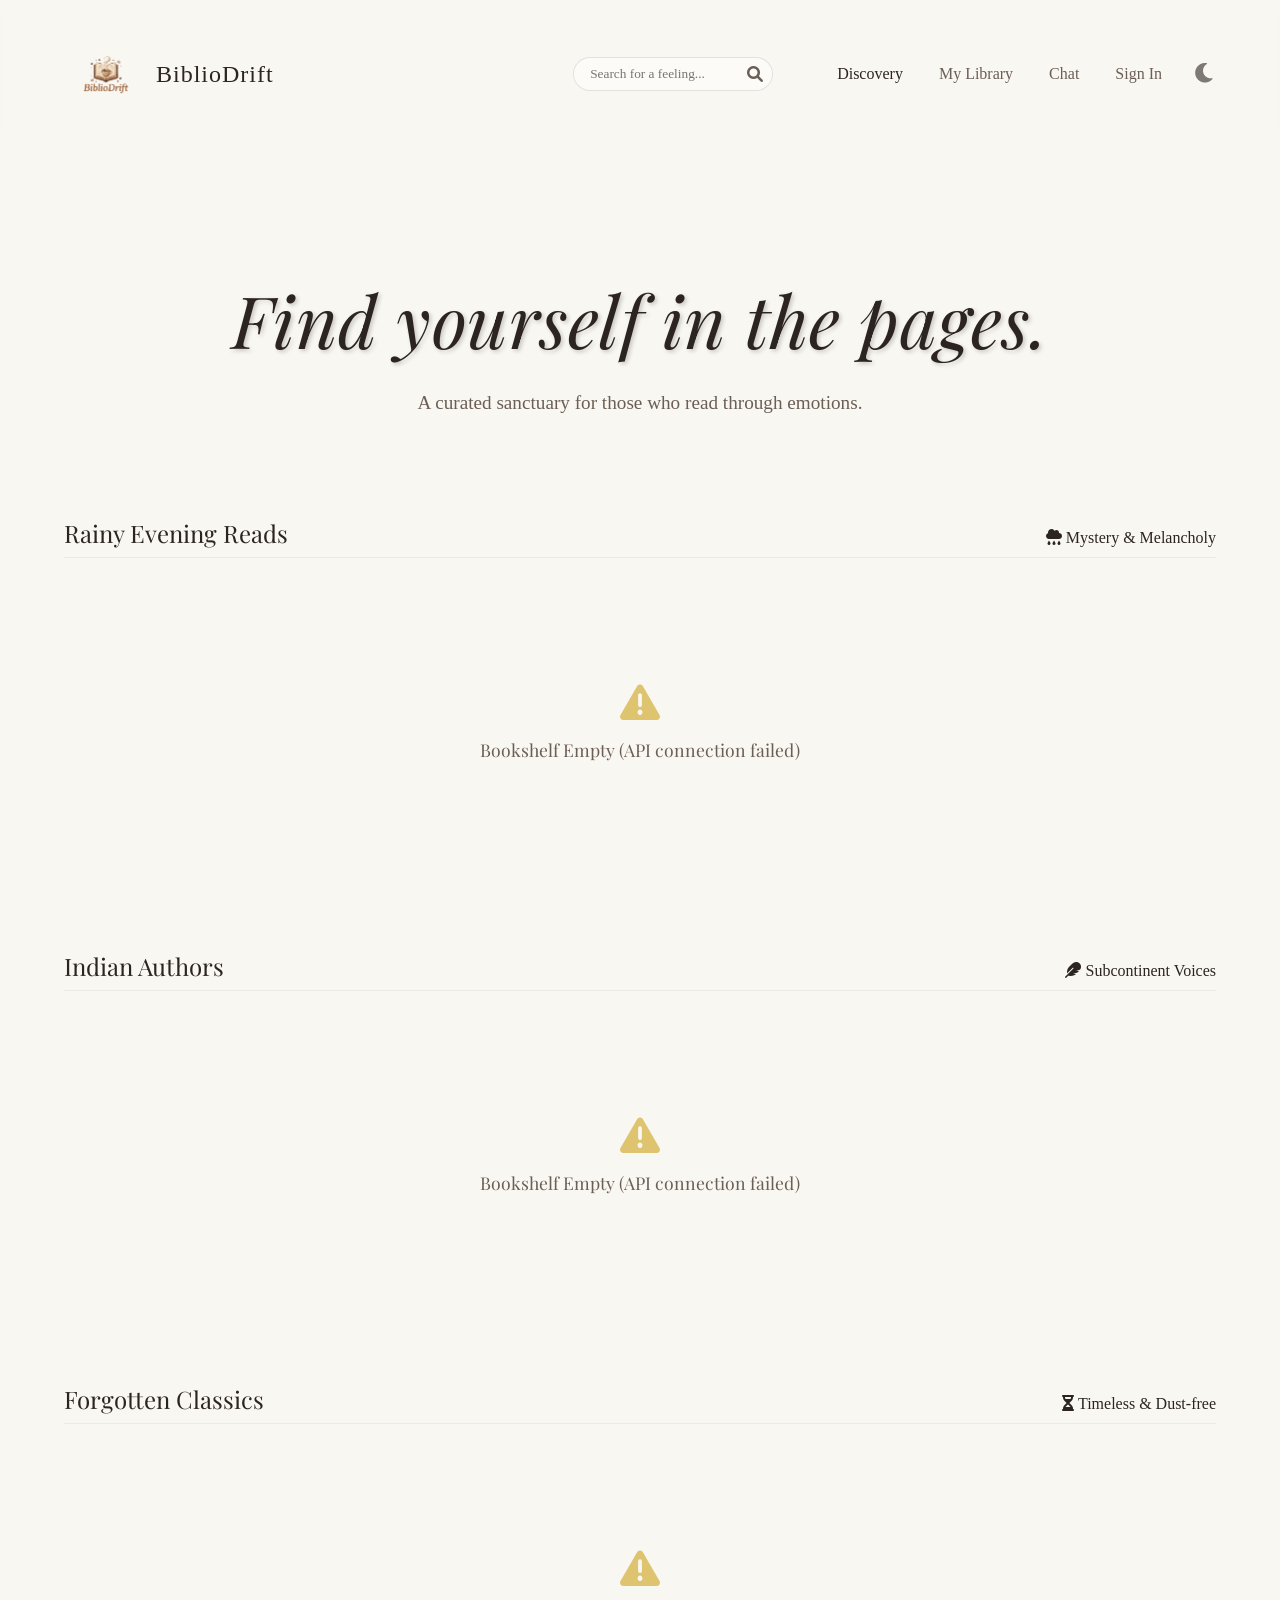
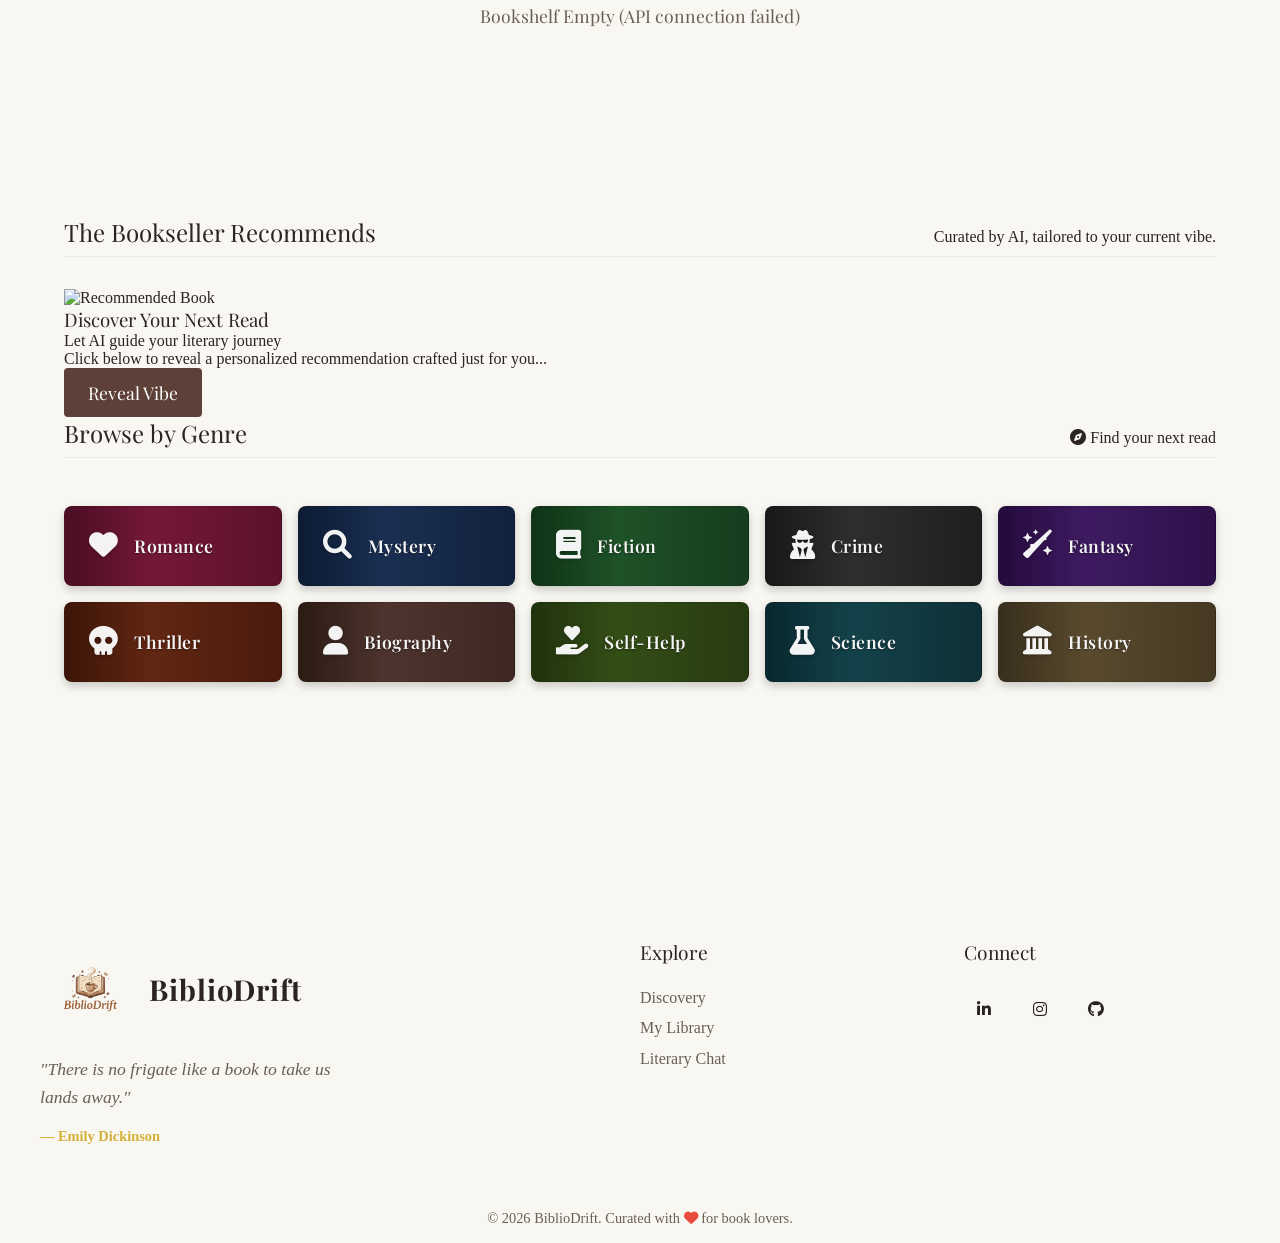
==== commit 851ed969: "feat(api): enforce vibe-only AI prompt for bookseller notes endpoint Update backend to support vibe-" ====
--- a/index.html
+++ b/index.html
@@ -84,6 +84,32 @@
         <span><i class="fa-solid fa-hourglass"></i> Timeless & Dust-free</span>
       </div>
       <div class="curated-row" id="row-classics"></div>
+    </section>
+
+    <!-- The Bookseller Recommends Section -->
+    <section id="bookseller-recommends" class="cozy-section">
+      <div class="section-header">
+        <h2>The Bookseller Recommends</h2>
+        <p class="vibe-subtitle">Curated by AI, tailored to your current vibe.</p>
+      </div>
+      <div class="recommendation-container">
+        <div class="recommended-book-showcase">
+          <!-- Placeholder for interactive 3D book -->
+          <div class="book-container">
+            <div class="book-cover" id="recommended-book-cover">
+              <img src="assets/images/default-book-cover.jpg" alt="Recommended Book" />
+            </div>
+          </div>
+        </div>
+        <div class="bookseller-note-card glassmorphism">
+          <h3 id="ai-book-title">Discover Your Next Read</h3>
+          <p id="ai-book-author">Let AI guide your literary journey</p>
+          <div id="ai-note-content" class="bookseller-handwriting">
+            Click below to reveal a personalized recommendation crafted just for you...
+          </div>
+          <button id="reveal-vibe-btn" class="btn-primary">Reveal Vibe</button>
+        </div>
+      </div>
     </section>
 
     <!-- Genre Grid Section -->
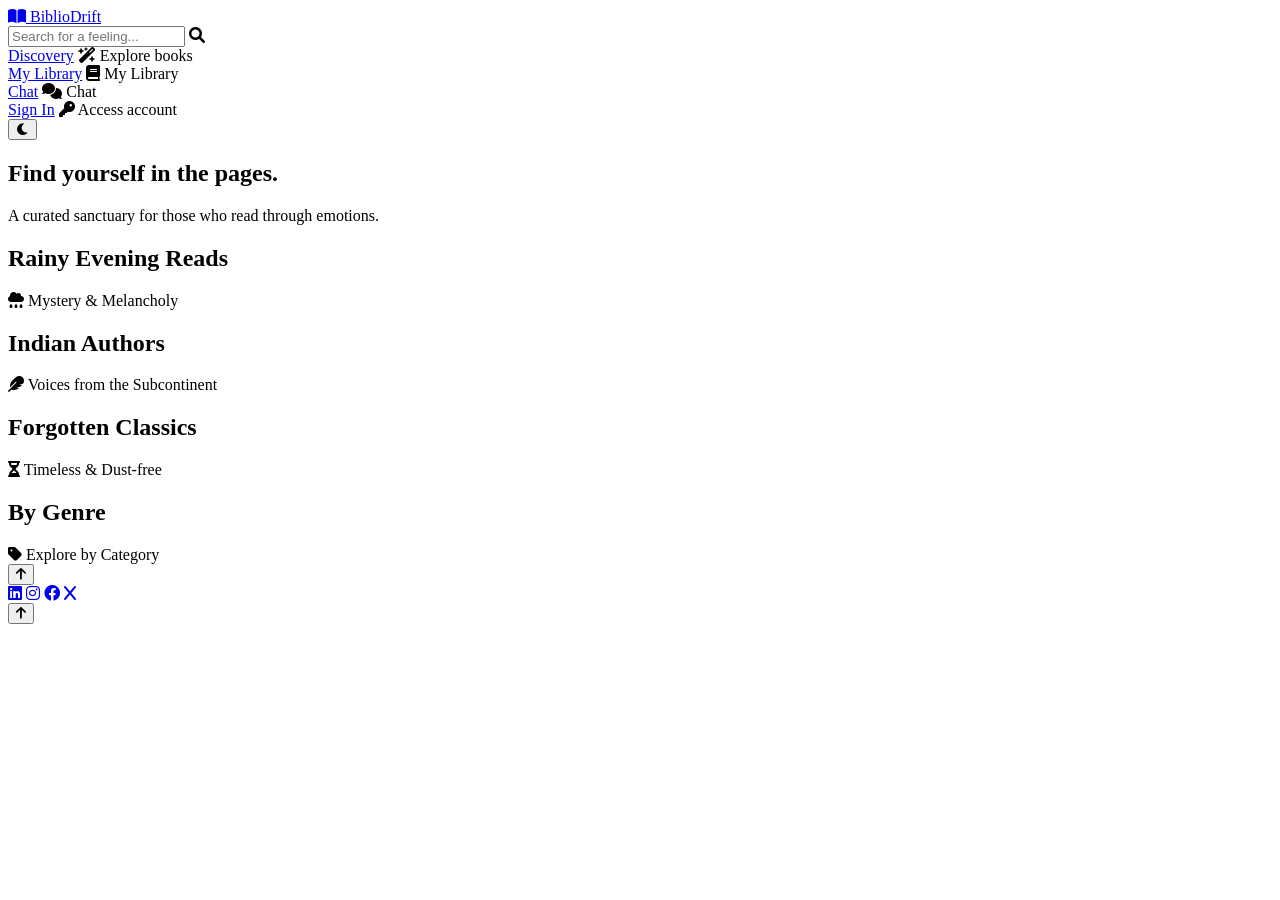
==== commit 7892a8ef: "Merge branch 'main' into fix/issue-178-localstorage-quota" ====
--- a/index.html
+++ b/index.html
@@ -1,149 +1,143 @@
 <!doctype html>
 <html lang="en">
 
-<head>
-  <meta charset="UTF-8" />
-  <meta name="viewport" content="width=device-width, initial-scale=1.0" />
-  <title>BiblioDrift | Find yourself in the pages</title>
-  <link rel="stylesheet" href="style.css" />
-  <link rel="stylesheet" href="style-responsive.css" />
-
-  <!-- Fonts -->
-  <link rel="preconnect" href="https://fonts.googleapis.com" />
-  <link rel="preconnect" href="https://fonts.gstatic.com" crossorigin />
-  <link
-    href="https://fonts.googleapis.com/css2?family=Playfair+Display:ital,wght@0,400;0,600;1,400&family=Georgia&display=swap"
-    rel="stylesheet" />
-  <link rel="stylesheet" href="https://cdnjs.cloudflare.com/ajax/libs/font-awesome/6.0.0/css/all.min.css" />
-</head>
-
-<body>
-  <header>
-    <a href="index.html" class="logo">
-      <img style="height: 40px" src="biblioDrift_favicon.png" alt="BiblioDrift Logo"> BiblioDrift
-    </a>
-    <div class="header-controls">
-      <div class="search-bar">
-        <input type="text" id="searchInput" class="search-input" placeholder="Search for a feeling...">
-        <i class="fa-solid fa-search search-icon" id="searchIcon" style="cursor: pointer;"></i>
-      </div>
-      <nav class="nav-links">
-        <div class="tooltip">
-          <a href="index.html" class="active">Discovery</a>
-          <span class="tooltip-text"><i class="fa-solid fa-wand-magic-sparkles"></i> Explore books</span>
-        </div>
-        <div class="tooltip">
-          <a href="library.html">My Library</a>
-          <span class="tooltip-text"><i class="fa-solid fa-book"></i> My Library</span>
-        </div>
-        <div class="tooltip">
-          <a href="chat.html">Chat</a>
-          <span class="tooltip-text"><i class="fa-solid fa-comments"></i> Chat</span>
-        </div>
-        <!-- DYNAMIC AUTH LINK -->
-        <div class="tooltip">
-          <a href="auth.html" id="navAuthLink">Sign In</a>
-          <span class="tooltip-text" id="navAuthTooltip"><i class="fa-solid fa-key"></i> Access account</span>
-        </div>
-      </nav>
-      <button id="themeToggle" class="btn-icon" title="Toggle Theme">
-        <i class="fa-solid fa-moon"></i>
-      </button>
-      <button id="export-library" class="btn-icon" title="Export Library">
-        <i class="fa-solid fa-download"></i>
-      </button>
-    </div>
-  </header>
-
-  <main>
-    <section class="hero">
-      <h1>Find yourself in the pages.</h1>
-      <p>A curated sanctuary for those who read through emotions.</p>
-    </section>
-
-    <!-- Curated Sections -->
-    <section class="curated-section">
-      <div class="section-header">
-        <h2>Rainy Evening Reads</h2>
-        <span><i class="fa-solid fa-cloud-rain"></i> Mystery & Melancholy</span>
-      </div>
-      <div class="curated-row" id="row-rainy"></div>
-    </section>
-
-    <section class="curated-section">
-      <div class="section-header">
-        <h2>Indian Authors</h2>
-        <span><i class="fa-solid fa-feather"></i> Subcontinent Voices</span>
-      </div>
-      <div class="curated-row" id="row-indian"></div>
-    </section>
-
-    <section class="curated-section">
-      <div class="section-header">
-        <h2>Forgotten Classics</h2>
-        <span><i class="fa-solid fa-hourglass"></i> Timeless & Dust-free</span>
-      </div>
-      <div class="curated-row" id="row-classics"></div>
-    </section>
-
-    <!-- The Bookseller Recommends Section -->
-    <section id="bookseller-recommends" class="cozy-section">
-      <div class="section-header">
-        <h2>The Bookseller Recommends</h2>
-        <p class="vibe-subtitle">Curated by AI, tailored to your current vibe.</p>
-      </div>
-      <div class="recommendation-container">
-        <div class="recommended-book-showcase">
-          <!-- Placeholder for interactive 3D book -->
-          <div class="book-container">
-            <div class="book-cover" id="recommended-book-cover">
-              <img src="assets/images/default-book-cover.jpg" alt="Recommended Book" />
-            </div>
-          </div>
-        </div>
-        <div class="bookseller-note-card glassmorphism">
-          <h3 id="ai-book-title">Discover Your Next Read</h3>
-          <p id="ai-book-author">Let AI guide your literary journey</p>
-          <div id="ai-note-content" class="bookseller-handwriting">
-            Click below to reveal a personalized recommendation crafted just for you...
-          </div>
-          <button id="reveal-vibe-btn" class="btn-primary">Reveal Vibe</button>
-        </div>
-      </div>
-    </section>
-
-    <!-- Genre Grid Section -->
-    <section class="curated-section genre-section">
-      <div class="section-header">
-        <h2>Browse by Genre</h2>
-        <span><i class="fa-solid fa-compass"></i> Find your next read</span>
-      </div>
-      <div class="genre-grid" id="genre-grid">
-        <div class="genre-card" data-genre="romance"><i class="fa-solid fa-heart"></i><span>Romance</span></div>
-        <div class="genre-card" data-genre="mystery"><i class="fa-solid fa-magnifying-glass"></i><span>Mystery</span>
-        </div>
-        <div class="genre-card" data-genre="fiction"><i class="fa-solid fa-book"></i><span>Fiction</span></div>
-        <div class="genre-card" data-genre="crime"><i class="fa-solid fa-user-secret"></i><span>Crime</span></div>
-        <div class="genre-card" data-genre="fantasy"><i class="fa-solid fa-wand-sparkles"></i><span>Fantasy</span></div>
-        <div class="genre-card" data-genre="thriller"><i class="fa-solid fa-skull"></i><span>Thriller</span></div>
-        <div class="genre-card" data-genre="biography"><i class="fa-solid fa-user"></i><span>Biography</span></div>
-        <div class="genre-card" data-genre="self-help"><i
-            class="fa-solid fa-hand-holding-heart"></i><span>Self-Help</span></div>
-        <div class="genre-card" data-genre="science"><i class="fa-solid fa-flask"></i><span>Science</span></div>
-        <div class="genre-card" data-genre="history"><i class="fa-solid fa-landmark"></i><span>History</span></div>
-      </div>
-    </section>
-
-    <!-- Genre Modal -->
-    <dialog id="genre-modal" class="genre-modal">
-      <div class="genre-modal-content">
-        <div class="genre-modal-header">
-          <h2 id="genre-modal-title">Genre Books</h2>
-          <button class="close-genre-modal" id="close-genre-modal"><i class="fa-solid fa-xmark"></i></button>
-        </div>
-        <div class="genre-modal-body">
-          <div class="genre-books-grid" id="genre-books-grid"></div>
-        </div>
+    <!-- Fonts -->
+    <link rel="preconnect" href="https://fonts.googleapis.com" />
+    <link rel="preconnect" href="https://fonts.gstatic.com" crossorigin />
+    <link
+      href="https://fonts.googleapis.com/css2?family=Playfair+Display:ital,wght@0,400;0,600;1,400&family=Georgia&display=swap"
+      rel="stylesheet"
+    />
+    <link
+      rel="stylesheet"
+      href="https://cdnjs.cloudflare.com/ajax/libs/font-awesome/6.0.0/css/all.min.css"
+      xintegrity="sha512-9usAa10IRO0HhonpyAIVpjrylPvoDwiPUiKdWk5t3PyolY1cOd4DSE0Ga+ri4AuTroPR5aQvXU9xC6qOPnzFeg=="
+      crossorigin="anonymous"
+      referrerpolicy="no-referrer"
+    />
+  </head>
+
+  <body>
+    <header>
+      <a href="index.html" class="logo">
+        <i class="fa-solid fa-book-open"></i> BiblioDrift
+      </a>
+      <div class="header-controls">
+        <div class="search-bar">
+          <input
+            type="text"
+            id="searchInput"
+            class="search-input"
+            placeholder="Search for a feeling..."
+          />
+          <i class="fa-solid fa-search search-icon"></i>
+        </div>
+        <nav class="nav-links">
+          <div class="tooltip">
+            <a href="index.html" class="active">Discovery</a>
+            <span class="tooltip-text"><i class="fa-solid fa-wand-magic-sparkles"></i> Explore books</span>
+          </div>
+          <div class="tooltip">
+            <a href="library.html">My Library</a>
+            <span class="tooltip-text"><i class="fa-solid fa-book"></i> My Library</span>
+          </div>
+          <div class="tooltip">
+            <a href="chat.html">Chat</a>
+            <span class="tooltip-text"><i class="fa-solid fa-comments"></i> Chat</span>
+          </div>
+          <div class="tooltip">
+            <a href="auth.html">Sign In</a>
+            <span class="tooltip-text"><i class="fa-solid fa-key"></i> Access account</span>
+          </div>
+        </nav>
+        <button id="themeToggle" class="btn-icon" title="Toggle Theme">
+          <i class="fa-solid fa-moon"></i>
+        </button>
+      </div>
+    </header>
+
+    <main id="main-content">
+      <section class="hero">
+        <h1>Find yourself in the pages.</h1>
+        <p>A curated sanctuary for those who read through emotions.</p>
+      </section>
+
+      <!-- SEARCH RESULTS SECTION (Initially Hidden) -->
+      <section id="search-results-section" class="curated-section" style="display: none;">
+        <div class="section-header">
+          <h2 id="search-query-display">Search Results</h2>
+          <span><i class="fa-solid fa-magnifying-glass"></i> Exploring your query</span>
+        </div>
+        <div class="curated-row" id="search-results-grid">
+          <!-- Dynamically Appended Books -->
+        </div>
+        
+        <!-- INFINITE SCROLL SENTINEL & SPINNER -->
+        <div id="infinite-scroll-sentinel" class="infinite-scroll-container">
+            <div class="loading-spinner">
+                <i class="fa-solid fa-spinner fa-spin"></i> Loading more books...
+            </div>
+        </div>
+      </section>
+
+      <!-- CURATED LANDING CONTENT -->
+      <div id="landing-content">
+          <!-- Curated Table 1 -->
+          <section class="curated-section">
+            <div class="section-header">
+              <h2>Rainy Evening Reads</h2>
+              <span><i class="fa-solid fa-cloud-rain"></i> Mystery & Melancholy</span>
+            </div>
+            <div class="curated-row" id="row-rainy">
+              <!-- Books injected by JS -->
+            </div>
+          </section>
+
+          <!-- Curated Table 2 -->
+          <section class="curated-section">
+            <div class="section-header">
+              <h2>Indian Authors</h2>
+              <span><i class="fa-solid fa-feather"></i> Voices from the Subcontinent</span>
+            </div>
+            <div class="curated-row" id="row-indian">
+              <!-- JS will fill this -->
+            </div>
+          </section>
+
+          <!-- Curated Table 3 -->
+          <section class="curated-section">
+            <div class="section-header">
+              <h2>Forgotten Classics</h2>
+              <span><i class="fa-solid fa-hourglass"></i> Timeless & Dust-free</span>
+            </div>
+            <div class="curated-row" id="row-classics">
+              <!-- JS will fill this -->
+            </div>
+          </section>
+
+          <!-- Curated Table 4 -->
+          <section class="curated-section">
+            <div class="section-header">
+              <h2>By Genre</h2>
+              <span><i class="fa-solid fa-tag"></i> Explore by Category</span>
+            </div>
+            <div class="curated-row" id="row-genre">
+              <!-- JS will fill this -->
+            </div>
+          </section>
+      </div>
+    </main>
+
+    <button id="backToTop" class="btn-icon back-to-top" title="Back to Top">
+      <i class="fa-solid fa-arrow-up"></i>
+    </button>
+
+    <footer class="footer">
+      <div class="social_icons">
+        <a href="#"><i class="fab fa-linkedin"></i></a>
+        <a href="#"><i class="fab fa-instagram"></i></a>
+        <a href="#"><i class="fab fa-facebook"></i></a>
+        <a href="#"><i class="fab fa-x"></i></a>
       </div>
     </dialog>
 
@@ -174,55 +168,37 @@
   </button>
 
 
-  <!-- Enhanced Footer -->
-  <footer class="main-footer">
-    <div class="footer-container">
-      <div class="footer-brand">
-        <a href="index.html" class="logo"><img src="biblioDrift_favicon.png">BiblioDrift</a>
-        <p class="footer-tagline">"There is no frigate like a book to take us lands away."</p>
-        <p class="footer-subtext">— Emily Dickinson</p>
-      </div>
-      <div class="footer-nav">
-        <h3>Explore</h3>
-        <ul>
-          <li><a href="index.html">Discovery</a></li>
-          <li><a href="library.html">My Library</a></li>
-          <li><a href="chat.html">Literary Chat</a></li>
-        </ul>
-      </div>
-      <div class="footer-social">
-        <h3>Connect</h3>
-        <div class="social-icons">
-          <a href="#" title="LinkedIn"><i class="fab fa-linkedin-in"></i></a>
-          <a href="#" title="Instagram"><i class="fab fa-instagram"></i></a>
-          <a href="https://github.com/devanshi14malhotra/BiblioDrift" target="_blank" title="GitHub"><i
-              class="fa-brands fa-github"></i></a>
-        </div>
-      </div>
-    </div>
-    <div class="footer-bottom">
-      <p>&copy; 2026 BiblioDrift. Curated with <i class="fa-solid fa-heart"></i> for book lovers.</p>
-    </div>
-  </footer>
-
-  <script src="app.js"></script>
-  <script src="script/header-scroll.js"></script>
-  <script>
-    // Persistent Login Status Check
-    document.addEventListener('DOMContentLoaded', () => {
-      if (localStorage.getItem('isLoggedIn') === 'true') {
-        const link = document.getElementById('navAuthLink');
-        const tooltip = document.getElementById('navAuthTooltip');
-        if (link) {
-          link.innerHTML = '<i class="fa-solid fa-user"></i>';
-          link.href = 'profile.html';
-        }
-        if (tooltip) {
-          tooltip.innerHTML = '<i class="fa-solid fa-id-card"></i> View Profile';
-        }
-      }
-    });
-  </script>
-</body>
-
+    <script src="app.js"></script>
+    <script src="script/header-scroll.js"></script>
+    
+    <style>
+      /* Style for the Infinite Scroll Sentinel */
+      .infinite-scroll-container {
+          width: 100%;
+          display: flex;
+          justify-content: center;
+          align-items: center;
+          padding: 40px 0;
+          opacity: 0; /* Hidden until triggered */
+          transition: opacity 0.3s ease;
+      }
+      .infinite-scroll-container.active {
+          opacity: 1;
+      }
+      .loading-spinner {
+          font-family: 'Georgia', serif;
+          font-style: italic;
+          color: var(--text-muted);
+          display: flex;
+          gap: 10px;
+          align-items: center;
+      }
+      #search-results-grid {
+          display: flex;
+          flex-wrap: wrap;
+          gap: 20px;
+          justify-content: center;
+      }
+    </style>
+  </body>
 </html>
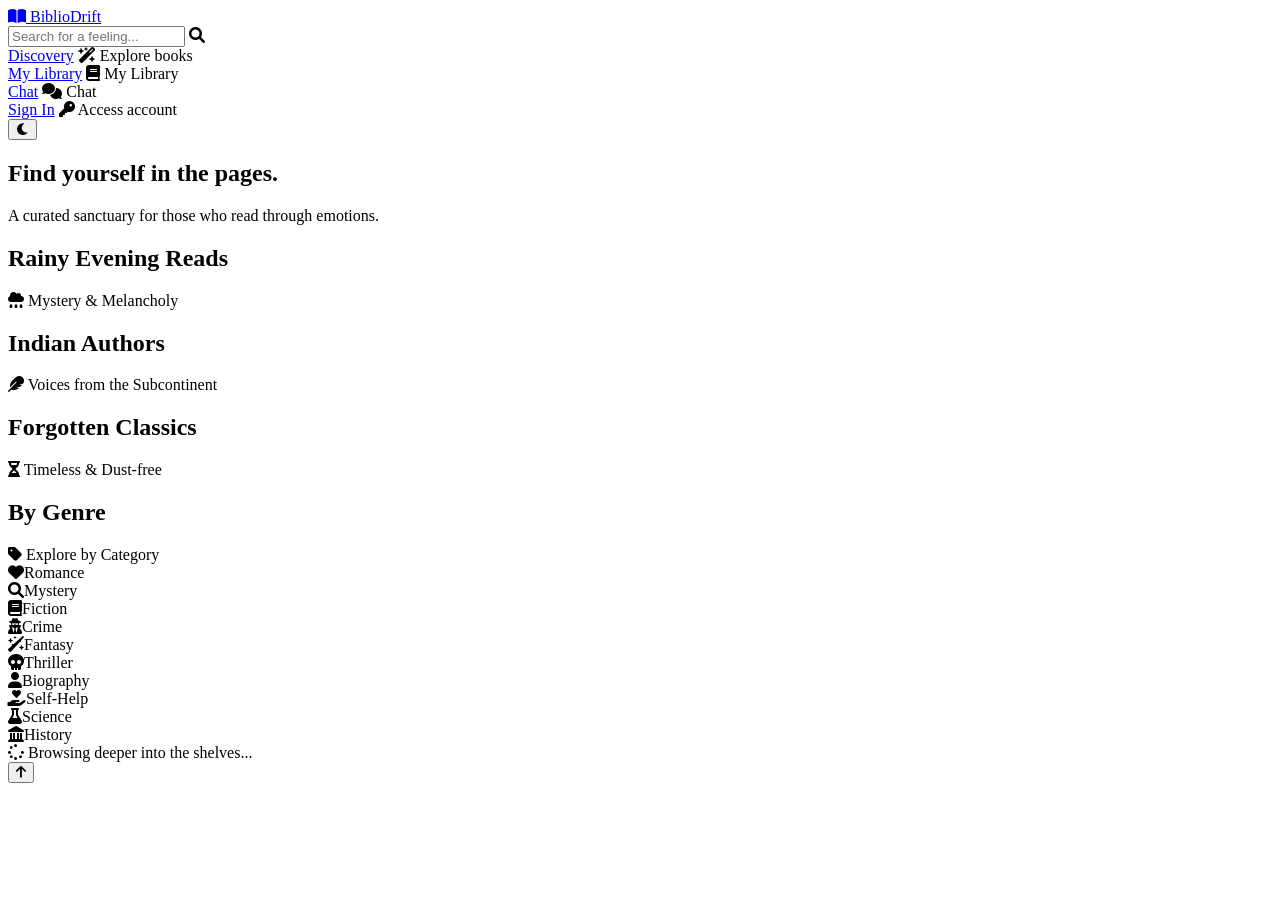
==== commit 78ce6a37: "Merge branch 'main' into feat/issue-180-infinite-scroll" ====
--- a/index.html
+++ b/index.html
@@ -126,18 +126,36 @@
             </div>
           </section>
       </div>
-    </main>
-
-    <button id="backToTop" class="btn-icon back-to-top" title="Back to Top">
-      <i class="fa-solid fa-arrow-up"></i>
-    </button>
-
-    <footer class="footer">
-      <div class="social_icons">
-        <a href="#"><i class="fab fa-linkedin"></i></a>
-        <a href="#"><i class="fab fa-instagram"></i></a>
-        <a href="#"><i class="fab fa-facebook"></i></a>
-        <a href="#"><i class="fab fa-x"></i></a>
+      <div class="genre-grid" id="genre-grid">
+        <div class="genre-card" data-genre="romance"><i class="fa-solid fa-heart"></i><span>Romance</span></div>
+        <div class="genre-card" data-genre="mystery"><i class="fa-solid fa-magnifying-glass"></i><span>Mystery</span>
+        </div>
+        <div class="genre-card" data-genre="fiction"><i class="fa-solid fa-book"></i><span>Fiction</span></div>
+        <div class="genre-card" data-genre="crime"><i class="fa-solid fa-user-secret"></i><span>Crime</span></div>
+        <div class="genre-card" data-genre="fantasy"><i class="fa-solid fa-wand-sparkles"></i><span>Fantasy</span></div>
+        <div class="genre-card" data-genre="thriller"><i class="fa-solid fa-skull"></i><span>Thriller</span></div>
+        <div class="genre-card" data-genre="biography"><i class="fa-solid fa-user"></i><span>Biography</span></div>
+        <div class="genre-card" data-genre="self-help"><i
+            class="fa-solid fa-hand-holding-heart"></i><span>Self-Help</span></div>
+        <div class="genre-card" data-genre="science"><i class="fa-solid fa-flask"></i><span>Science</span></div>
+        <div class="genre-card" data-genre="history"><i class="fa-solid fa-landmark"></i><span>History</span></div>
+      </div>
+      <div id="scroll-sentinel" class="scroll-sentinel hidden">
+        <i class="fa-solid fa-spinner fa-spin"></i>
+        <span class="cozy-text">Browsing deeper into the shelves...</span>
+      </div>
+    </section>
+
+    <!-- Genre Modal -->
+    <dialog id="genre-modal" class="genre-modal">
+      <div class="genre-modal-content">
+        <div class="genre-modal-header">
+          <h2 id="genre-modal-title">Genre Books</h2>
+          <button class="close-genre-modal" id="close-genre-modal"><i class="fa-solid fa-xmark"></i></button>
+        </div>
+        <div class="genre-modal-body">
+          <div class="genre-books-grid" id="genre-books-grid"></div>
+        </div>
       </div>
     </dialog>
 
